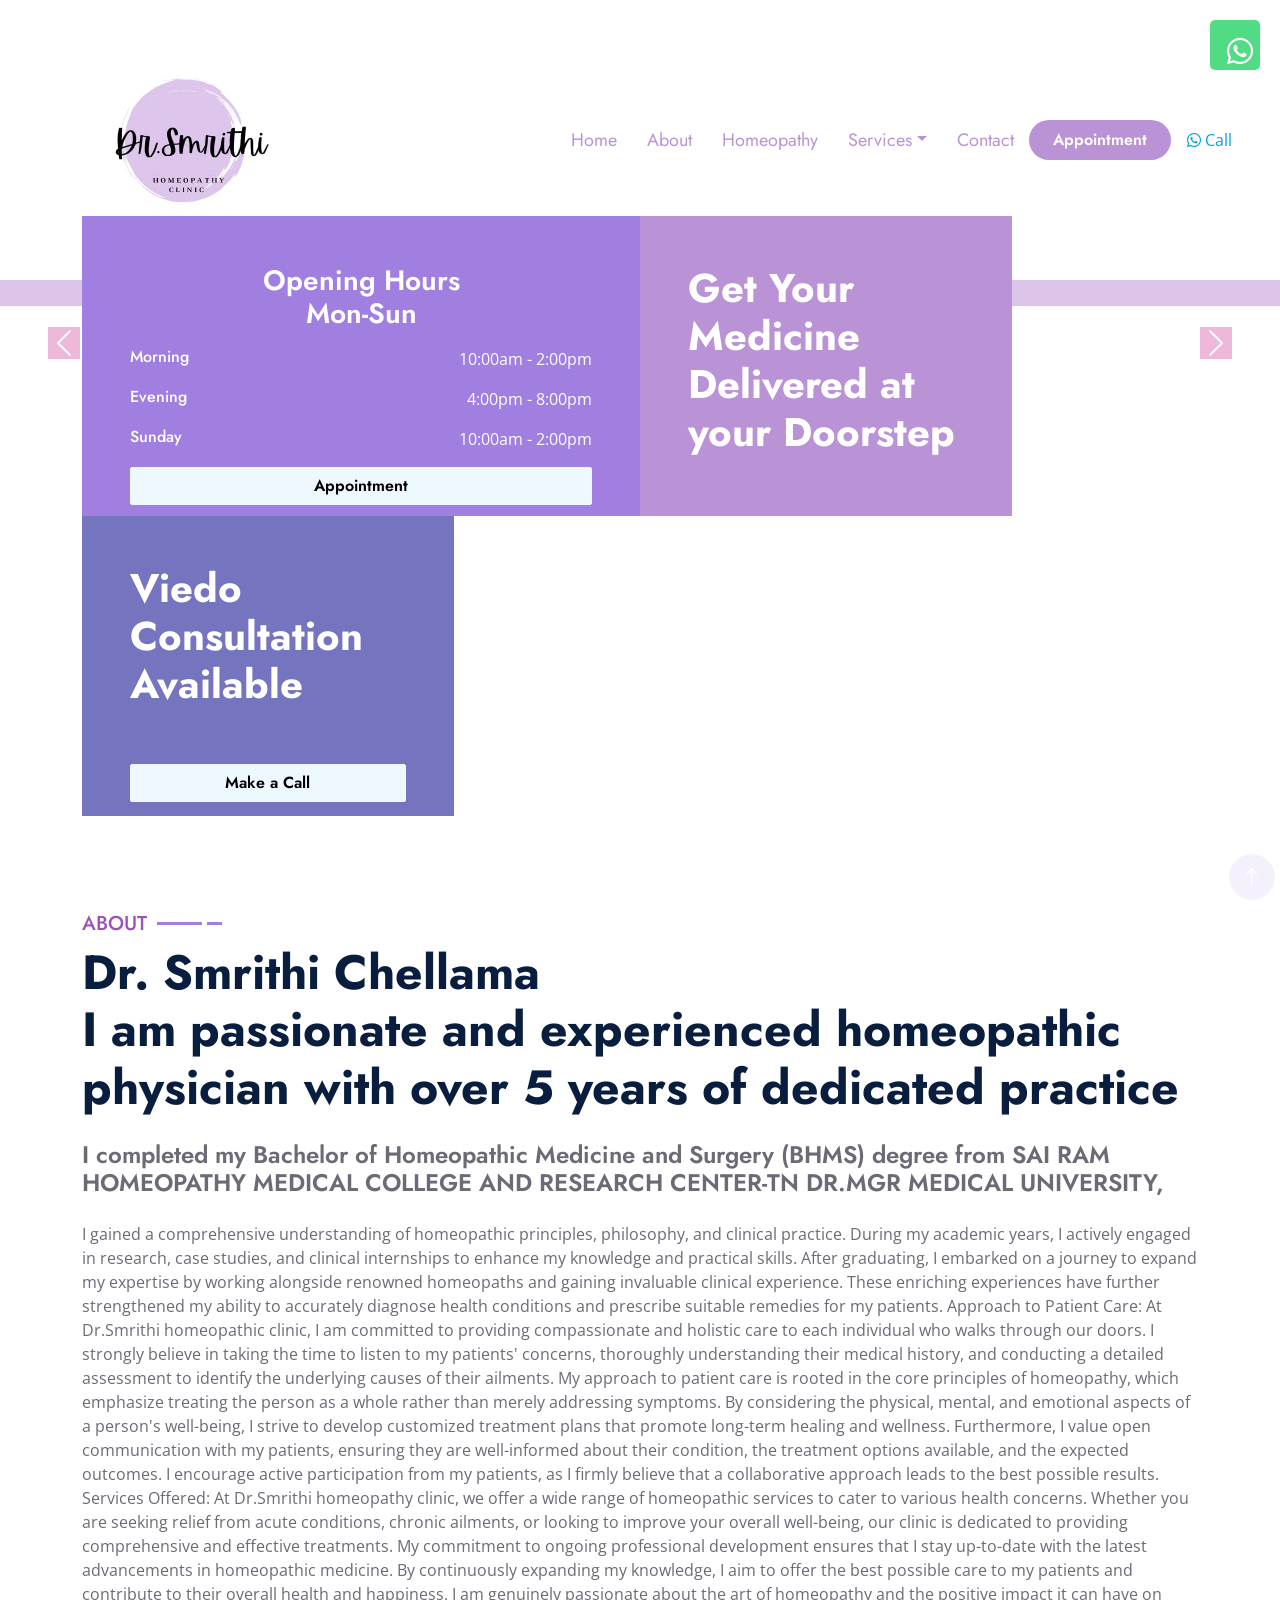
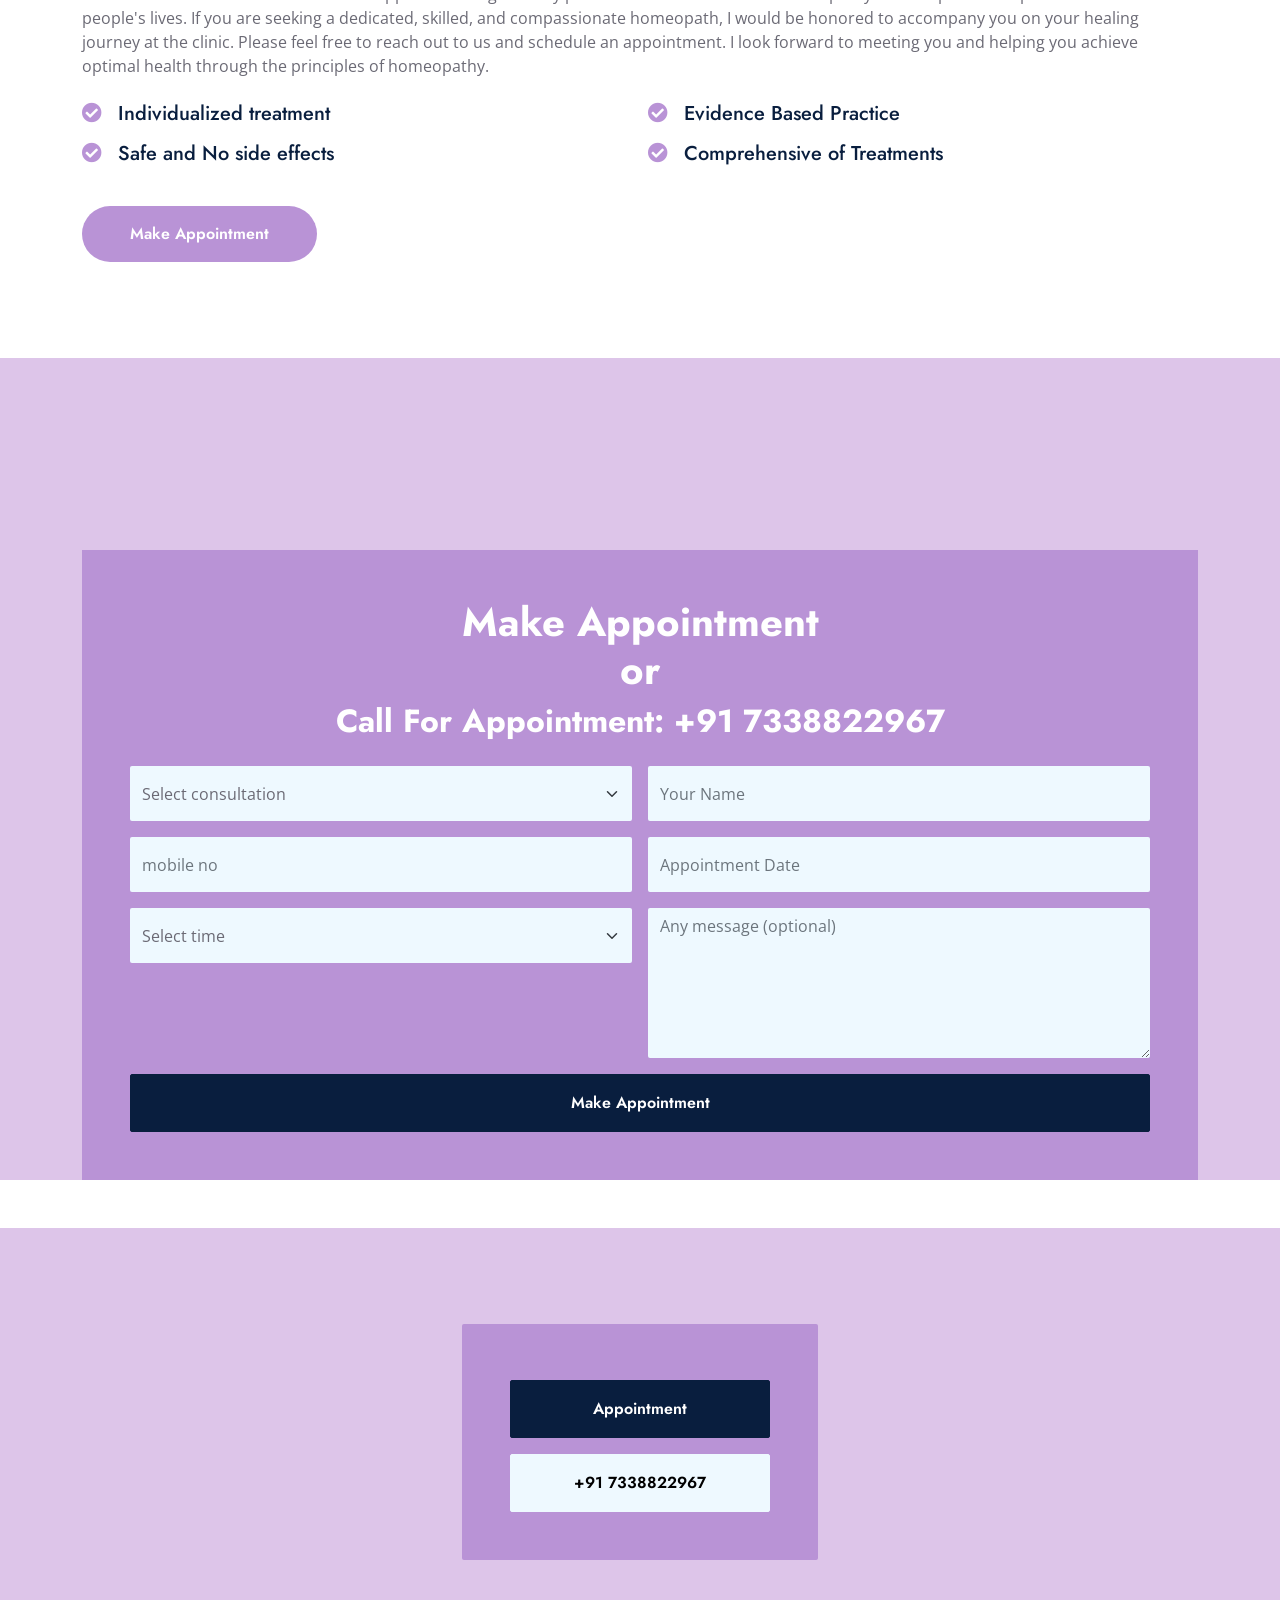
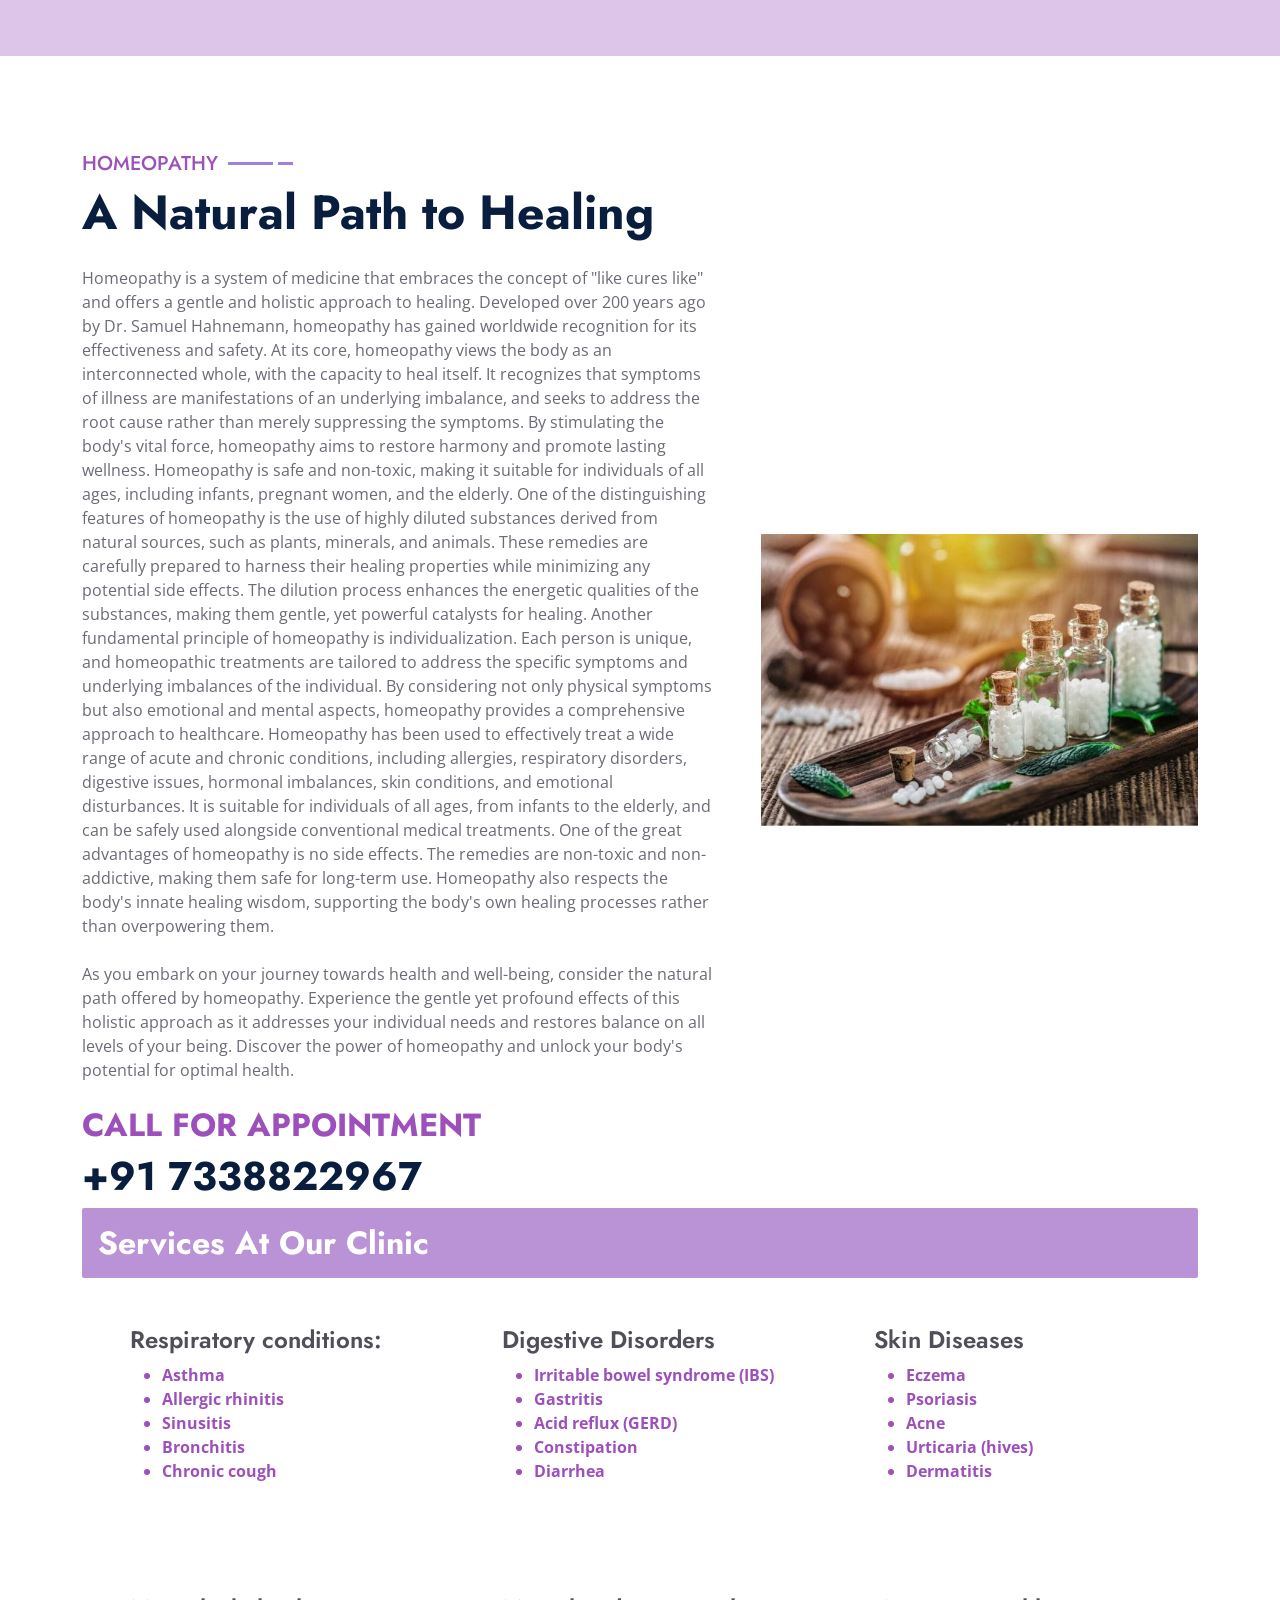
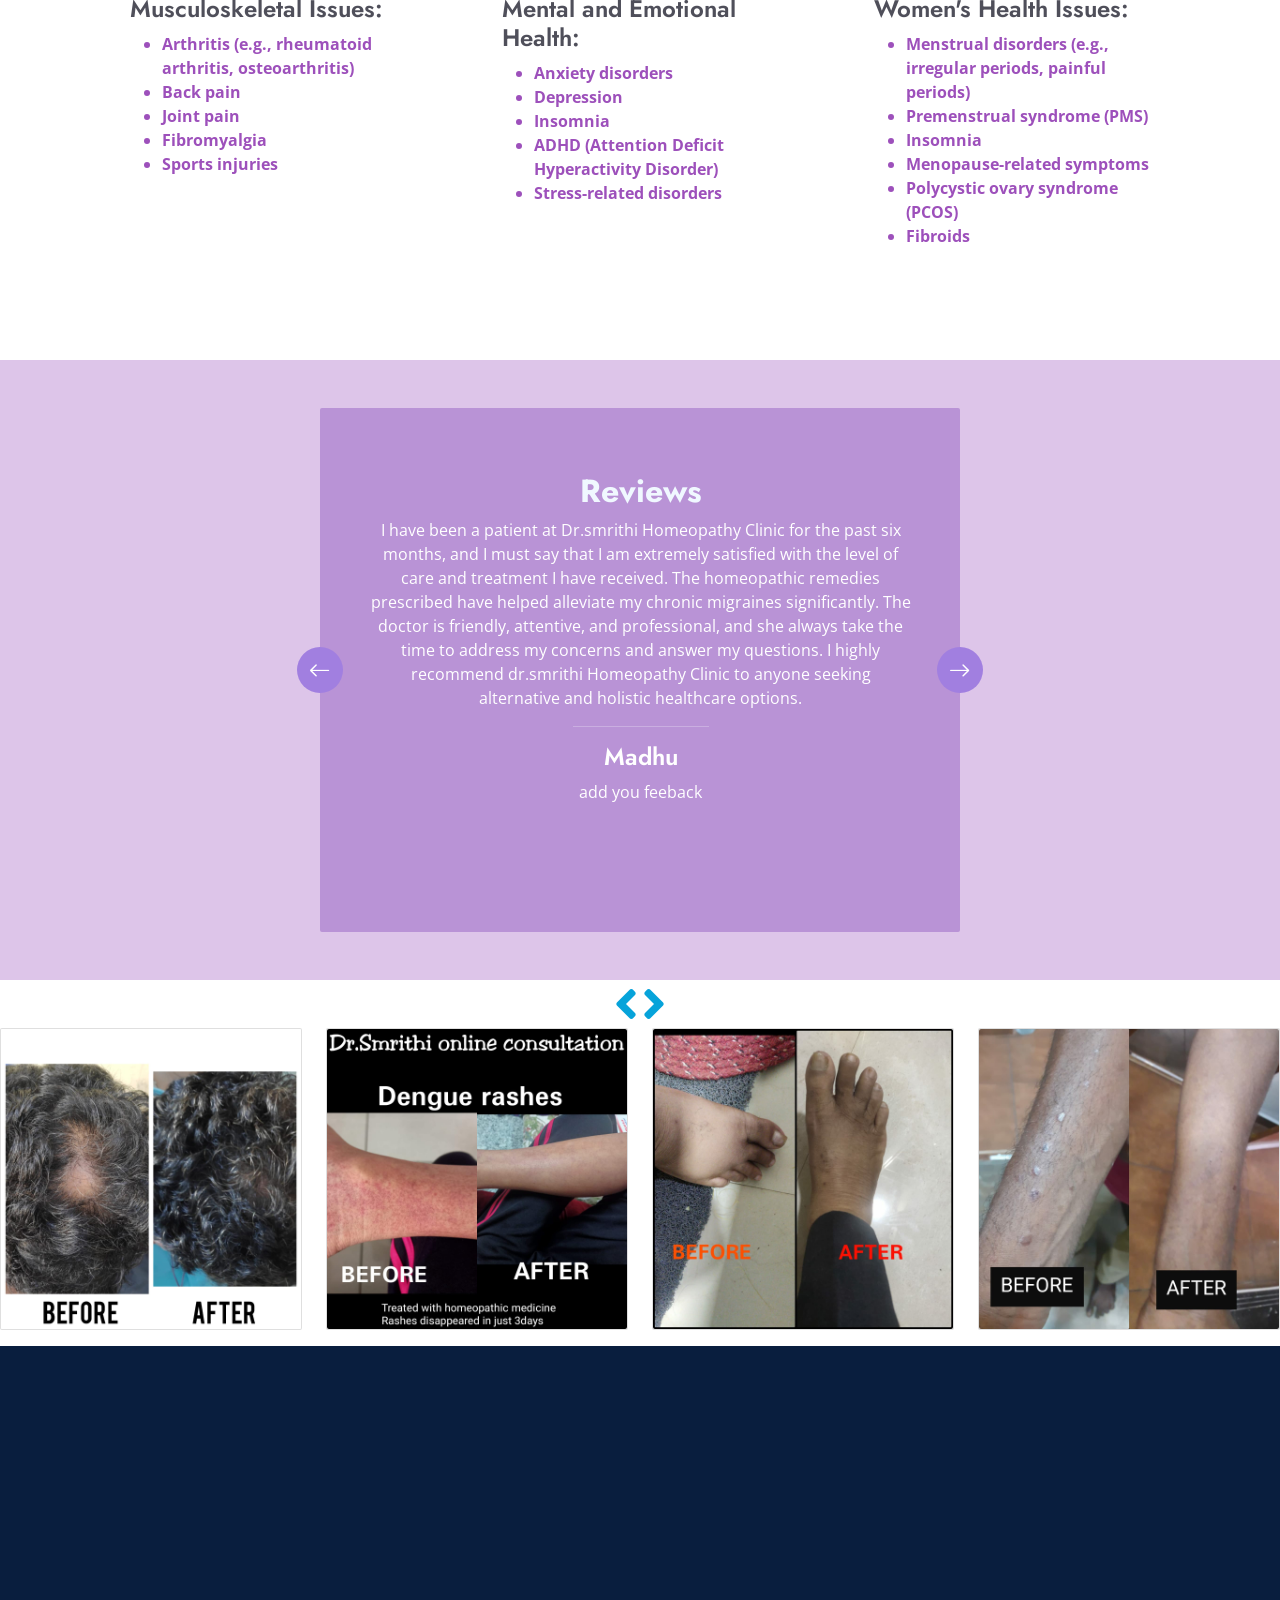
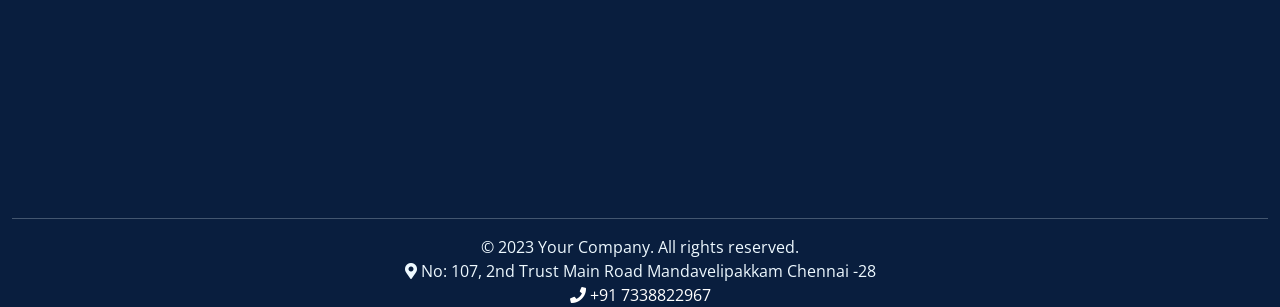
==== index.html @ ab20ce5d "Update index.html" ====
<!DOCTYPE html>
<html lang="en">
  <head>
    <meta charset="utf-8" />
    <title>Homeo Clinic</title>
    <meta content="width=device-width, initial-scale=1.0" name="viewport" />
    <meta content="Dr smrithi homeopathy clinic" name="keywords" />
    <meta content="homepathy clinic" name="description" />
    
    <meta content="homeopathy clinic" name="description" />

    <!-- Favicon -->
    <link rel="shortcut icon" href="./img/favicon/android-icon-192x192.png" type="png">
    <link rel="shortcut icon" href="./img/favicon/android-icon-36x36.png" type="png">
    <link rel="shortcut icon" href="./img/favicon/android-icon-48x48.png" type="png">
    <link rel="shortcut icon" href="./img/favicon/apple-icon-120x120.png" type="png">
    <link rel="shortcut icon" href="./img/favicon/apple-icon-152x152.png" type="png">
    <link rel="shortcut icon" href="./img/favicon/apple-icon-180x180.png" type="png">
    <link rel="shortcut icon" href="./img/favicon/apple-icon-57x57.png" type="png">
    <link rel="shortcut icon" href="./img/favicon/apple-icon-60x60.png" type="png">
    <link rel="shortcut icon" href="./img/favicon/apple-icon-72x72.png" type="png">
    <link rel="shortcut icon" href="./img/favicon/apple-icon-76x76.png" type="png">
    <link rel="shortcut icon" href="./img/favicon/favicon-16x16.png" type="png">
    <link rel="shortcut icon" href="./img/favicon/favicon-32x32.png" type="png">
   
    

    <!-- Google Web Fonts -->
    <link rel="preconnect" href="https://fonts.gstatic.com" />
    <link
      href="https://fonts.googleapis.com/css2?family=Jost:wght@500;600;700&family=Open+Sans:wght@400;600&display=swap"
      rel="stylesheet"
    />

    <!-- Icon Font Stylesheet -->
    <link
      href="https://cdnjs.cloudflare.com/ajax/libs/font-awesome/5.10.0/css/all.min.css"
      rel="stylesheet"
    />
    <link
      href="https://cdn.jsdelivr.net/npm/bootstrap-icons@1.4.1/font/bootstrap-icons.css"
      rel="stylesheet"
    />

    <!-- Libraries Stylesheet -->
    <link href="lib/owlcarousel/assets/owl.carousel.min.css" rel="stylesheet" />
    <link href="lib/animate/animate.min.css" rel="stylesheet" />
    <link
      href="lib/tempusdominus/css/tempusdominus-bootstrap-4.min.css"
      rel="stylesheet"
    />
    <link href="lib/twentytwenty/twentytwenty.css" rel="stylesheet" />

    <!-- Customized Bootstrap Stylesheet -->
    <link href="css/bootstrap.min.css" rel="stylesheet" />

    <!-- Template Stylesheet -->
    <link href="css/style.css" rel="stylesheet" />
  </head>

  <body>
    <!-- Spinner Start -->
<div id="spinner" class="show bg-white position-fixed translate-middle w-100 vh-100 top-50 start-50 d-flex align-items-center justify-content-center">
  <div class="text-center">
    <img src="./img/logo.png" alt="Image" />
    <p class="mt-3">Loading...</p>
  </div>
</div>

    <!-- Spinner End -->
<style>
.bg-light-custom
{background:#a17fe0;
color: #fff;
}


</style>
    <!-- Topbar Start -->
    <!-- 
    <div class="container-fluid bg-light-custom ps-5 pe-0 d-none d-lg-block fixed-top bg-full">
  <div class="row gx-0">
    <div class="col-md-6 text-center text-lg-start mb-2 mb-lg-0">
      <div class="d-inline-flex align-items-center ">
        <small class="py-2">
          <i class="far fa-clock text-primary me-2"></i>Opening Hours  Morning: Mon - Sat: 10.00 am  Evening: 4.00 pm -8:00pm Sunday :10:00am -2:00pm
        </small>
      </div>
    </div>
    <div class="col-md-6 text-center text-lg-end  ">
      <div class="position-relative d-inline-flex align-items-center bg-primary text-white top-shape px-5 ">  
        <div class="me-3 pe-3 border-end py-2">
          <p class="m-0 bg-location  ">
            <i class="fas  fa-map-marker-alt"></i>
            No: 107, 2nd Trust Main Road Mandavelipakkam Chennai -28
          </p>
        </div>
        <div class="py-2">
          <p class="m-0 bg-phone">
            <i class="fa fa-phone-alt me-2"></i>+91 7338822967
          </p>
        </div>
      </div>
    </div>
  </div>
</div> -->

    <!-- Topbar End -->

    <!-- Navbar Start -->
<!--    <nav class="navbar navbar-expand-lg bg-white navbar-light shadow-sm px-5 py-3 py-lg-0">
      <a href="index.html" class="navbar-brand p-0">
        <img src="./img/logo.png" class="logo" alt="homeo">
      </a>
      <button class="navbar-toggler" type="button" data-bs-toggle="collapse" data-bs-target="#navbarCollapse">
        <span class="navbar-toggler-icon" style="color:#9d50bb !important;"></span>
      </button>
      <div class="collapse navbar-collapse" id="navbarCollapse">
        <ul class="navbar-nav ms-auto">
          <li class="nav-item">
            <a href="#hero" class="nav-link">Home</a>
          </li>
          <li class="nav-item">
            <a href="#about" class="nav-link">About</a>
          </li>
          <li class="nav-item">
            <a href="#homeopathy" class="nav-link"> Homeopathy</a>
          </li>
          <li class="nav-item dropdown">
            <a href="#service" class="nav-link dropdown-toggle" data-bs-toggle="dropdown">Services</a>
            <div class="dropdown-menu">
              <a href="#service" class="dropdown-item">Respiratory Conditions</a>
              <a href="#service" class="dropdown-item">Digestive Disorders</a>
              <a href="#service" class="dropdown-item">Skin Diseases</a>
              <a href="#service" class="dropdown-item">Musculoskeletal Issues</a>
              <a href="#service" class="dropdown-item">Mental and Emotional Health</a>
              <a href="#service" class="dropdown-item">Women's Health Issues</a>
            </div>
          </li>
          <li class="nav-item">
            <a href="#footer" class="nav-link">Contact</a>
          </li>
        </ul>
        
        <div class="d-flex align-items-center">
      
          <a href="#appo" class="btn btn-primary py-2 px-4 me-3">Appointment</a>
      
          <a href="tel:917338822967" ">
            <i class="fab fa-whatsapp"></i> call
          </a>
          
        </div>
      </div>
    </nav>
    -->
    <!-- Navbar Start -->
<nav class="navbar navbar-expand-lg bg-white navbar-light shadow-sm px-5 py-3 py-lg-0">
  <a href="index.html" class="navbar-brand p-0">
    <img src="./img/logo.png" class="logo" alt="homeo">
  </a>
  <button class="navbar-toggler" type="button" data-bs-toggle="collapse" data-bs-target="#navbarCollapse">
    <span class="navbar-toggler-icon" style="color:#9d50bb !important;"></span>
  </button>
  <div class="collapse navbar-collapse show" id="navbarCollapse">
    <ul class="navbar-nav ms-auto">
      <li class="nav-item">
        <a href="#hero" class="nav-link">Home</a>
      </li>
      <li class="nav-item">
        <a href="#about" class="nav-link">About</a>
      </li>
      <li class="nav-item">
        <a href="#homeopathy" class="nav-link">Homeopathy</a>
      </li>
      <li class="nav-item dropdown">
        <a href="#service" class="nav-link dropdown-toggle" data-bs-toggle="dropdown">Services</a>
        <div class="dropdown-menu">
          <a href="#service" class="dropdown-item">Respiratory Conditions</a>
          <a href="#service" class="dropdown-item">Digestive Disorders</a>
          <a href="#service" class="dropdown-item">Skin Diseases</a>
          <a href="#service" class="dropdown-item">Musculoskeletal Issues</a>
          <a href="#service" class="dropdown-item">Mental and Emotional Health</a>
          <a href="#service" class="dropdown-item">Women's Health Issues</a>
        </div>
      </li>
      <li class="nav-item">
        <a href="#footer" class="nav-link">Contact</a>
      </li>
    </ul>

    <div class="d-flex align-items-center">
      <a href="#appo" class="btn btn-primary py-2 px-4 me-3">Appointment</a>
      <a href="tel:917338822967">
        <i class="fab fa-whatsapp"></i> Call
      </a>
    </div>
  </div>
</nav>

    <!-- Navbar End -->

    <!-- Full Screen Search Start -->
    <div class="modal fade" id="searchModal" tabindex="-1">
      <div class="modal-dialog modal-fullscreen">
        <div class="modal-content" style="background: rgba(9, 30, 62, 0.7)">
          <div class="modal-header border-0">
            <button
              type="button"
              class="btn bg-white btn-close"
              data-bs-dismiss="modal"
              aria-label="Close"
            ></button>
          </div>
          <div
            class="modal-body d-flex align-items-center justify-content-center"
          >
            <div class="input-group" style="max-width: 600px">
              <input
                type="text"
                class="form-control bg-transparent border-primary p-3"
                placeholder="Type search keyword"
              />
              <button class="btn btn-primary px-4">
                <i class="bi bi-search"></i>
              </button>
            </div>
          </div>
        </div>
      </div>
    </div>
    <!-- Full Screen Search End -->

    <!-- Carousel Start -->
    
        <div class="container-fluid p-0 style =width:100%;">
    
          <div
        id="header-carousel"
        class="carousel slide carousel-fade"
        data-bs-ride="carousel"
      >
        <div class="carousel-inner">
          <div class="carousel-item active">
            <img class="w-100" src="img/carousel-1.jpg" alt="Image" />
            <div
              class="carousel-caption d-flex flex-column align-items-center justify-content-center"
            >
            <style>
              .text-custom
              {color: #222;}
            </style>
              <div class="p-3" style="max-width: 900px">
        <!--
                <h5 class="text-white-custom text-uppercase mb-3 animated slideInDown "  >
                  Keep Your Teeth Healthy-->
                  <section id="hero">  
                </h5>
                <h1 class="display-1 text-custom mb-md-4 animated zoomIn" style="font-family: 'Caveat', cursive;">
                  Dr Smrithi Homeopathy  Clinic            
                    </h1> 
                <a
                  href="#appo"
                  class="btn btn-primary py-md-3 px-md-5 me-3 animated slideInLeft" 
                  >Appointment</a
                >
                <a
                  href="#service"
                  class="btn btn-secondary py-md-3 px-md-5 animated slideInRight"
                  >services</a
                >
              </div>
            </div>
          </div>
          <div class="carousel-item">
            <img class="w-100" src="img/carousel-2.jpg" alt="Image" />
            <div
              class="carousel-caption d-flex flex-column align-items-center justify-content-center"
            >
              <div class="p-3" style="max-width: 900px">
               
                <h1 class="display-1 text-white mb-md-4 animated zoomIn">
                The Science Of Natural Healing
                </h1>
                <h5 class="text-white text-uppercase mb-3 animated slideInDown">
                
                </h5>
                <a
                  href="#appo"
                  class="btn btn-primary py-md-3 px-md-5 me-3 animated slideInLeft"
                  >Appointment</a
                >
                <a
                  href="#footer"
                  class="btn btn-secondary py-md-3 px-md-5 animated slideInRight"
                  >Contact Us</a
                >
              </div>
            </div>
          </div>
        </div>
      </section>
        <button
          class="carousel-control-prev"
          type="button"
          data-bs-target="#header-carousel"
          data-bs-slide="prev" 
        >
          <span class="carousel-control-prev-icon " aria-hidden="true"></span>
          <span class="visually-hidden">Previous</span>
        </button>
        <button
          class="carousel-control-next"
          type="button"
          data-bs-target="#header-carousel"
          data-bs-slide="next"
        >
          <span class="carousel-control-next-icon" aria-hidden="true"></span>
          <span class="visually-hidden">Next</span>
        </button>
      </div>
    </div>
    <!-- Carousel End -->

    <!-- Banner Start -->

    <!-- Banner Start -->
    <div class="container-fluid banner mb-5">
      <div class="container">
        <div class="row gx-0">
          <div class="col-md-6 col-lg-4-col-12 col-sm6 wow zoomIn" data-wow-delay="0.1s">
            <div class="bg-primary-custom d-flex flex-column p-5" style="height: 300px">
              <h3 class="text-white mb-3 text-center">Opening Hours  <br>Mon-Sun</h3>
              <div class="d-flex justify-content-between text-white mb-3">
                <h6 class="text-white mb-0">Morning</h6>
                <p class="text-white mb-0">10:00am - 2:00pm </p>
              </div>
              <div class="d-flex justify-content-between text-white mb-3">
                <h6 class="text-white mb-0">Evening</h6>
                <p class="mb-0">4:00pm - 8:00pm</p>
              </div>
              <div class="d-flex justify-content-between text-white mb-3">
                <h6 class="text-white mb-0">Sunday</h6>
                <p class="mb-0">10:00am - 2:00pm</p>
              </div>
              <a class="btn btn-light" href="#appo">Appointment</a>
            </div>
          </div>
          <div class="col-md-6 col-lg-4 col-12 col-sm6 wow zoomIn" data-wow-delay="0.3s">
            <div class="bg-dark-custom d-flex flex-column p-5" style="height: 300px">
              <h1 class="text-white mb-3">Get Your Medicine Delivered at your Doorstep</h1>
            </div>
           </div>
          <div class="col-md-6 col-lg-4 col-12 col-sm-6 wow zoomIn" data-wow-delay="0.6s">
            <div class="bg-secondary-custom d-flex flex-column p-5" style="height: 300px">
              <h1 class="text-white mb-3"> Viedo Consultation Available</h1>
              <a class="btn btn-light "style="position: relative;  bottom:-40px;"  href="tel:+917338822967">Make a Call</a>
               
            </div>
          
          </div>
        </div>
      </div>
    </div>
    
    <!-- Banner Start -->

    <!-- Banner end -->

    <!-- About Start -->
    <section id="about">
      <div class="container-fluid py-5 wow fadeInUp" data-wow-delay="0.1s">
        <div class="container">
          <div class="row g-5">
            <div class="col-lg-12">
              <div class="section-title mb-4">
                <h5 class="position-relative d-inline-block text-primary-custom text-uppercase">About</h5>
                <h1 class="display-5 mb-0">Dr. Smrithi Chellama<br>I am passionate and experienced homeopathic physician with over 5 years of dedicated practice</h1>
              </div>
              <h4 class="text-body fst-strong mb-4">I completed my Bachelor of Homeopathic Medicine and Surgery (BHMS) degree from SAI RAM HOMEOPATHY MEDICAL COLLEGE AND RESEARCH CENTER-TN DR.MGR MEDICAL UNIVERSITY,
              </h4>
              <p class="mb-4">I gained a comprehensive understanding of homeopathic principles, philosophy, and clinical practice. During my academic years, I actively engaged in research, case studies, and clinical internships to enhance my knowledge and practical skills.
    
                After graduating, I embarked on a journey to expand my expertise by working alongside renowned homeopaths and gaining invaluable clinical experience. These enriching experiences have further strengthened my ability to accurately diagnose health conditions and prescribe suitable remedies for my patients.
    
                Approach to Patient Care: At Dr.Smrithi homeopathic clinic, I am committed to providing compassionate and holistic care to each individual who walks through our doors. I strongly believe in taking the time to listen to my patients' concerns, thoroughly understanding their medical history, and conducting a detailed assessment to identify the underlying causes of their ailments.
    
                My approach to patient care is rooted in the core principles of homeopathy, which emphasize treating the person as a whole rather than merely addressing symptoms. By considering the physical, mental, and emotional aspects of a person's well-being, I strive to develop customized treatment plans that promote long-term healing and wellness.
    
                Furthermore, I value open communication with my patients, ensuring they are well-informed about their condition, the treatment options available, and the expected outcomes. I encourage active participation from my patients, as I firmly believe that a collaborative approach leads to the best possible results.
    
                Services Offered: At Dr.Smrithi homeopathy clinic, we offer a wide range of homeopathic services to cater to various health concerns. Whether you are seeking relief from acute conditions, chronic ailments, or looking to improve your overall well-being, our clinic is dedicated to providing comprehensive and effective treatments.
    
                My commitment to ongoing professional development ensures that I stay up-to-date with the latest advancements in homeopathic medicine. By continuously expanding my knowledge, I aim to offer the best possible care to my patients and contribute to their overall health and happiness.
    
                I am genuinely passionate about the art of homeopathy and the positive impact it can have on people's lives. If you are seeking a dedicated, skilled, and compassionate homeopath, I would be honored to accompany you on your healing journey at the clinic.
    
                Please feel free to reach out to us and schedule an appointment. I look forward to meeting you and helping you achieve optimal health through the principles of homeopathy.
              </p>
            </div>
          </div><!--
                                <div class="row g-3">
                        <div class="col-md-lg-6 wow zoomIn" data-wow-delay="0.3s">
                            <h5 class="mb-3"><i class="fa fa-check-circle text-primary me-3 icon-custom"></i>Individualized treatment</h5>
                            <h5 class="mb-3"><i class="fa fa-check-circle text-primary me-3 icon-custom "></i>Safe and No Side effects</h5>
                        </div>
                        <div class="col-md-lg-6 wow zoomIn" data-wow-delay="0.6s">
                            <h5 class="mb-3"><i class="fa fa-check-circle text-primary me-3 icon-custom"></i>Evidence Based Practice</h5>
                            <h5 class="mb-3"><i class="fa fa-check-circle text-primary me-3 icon-custom"></i>Comprehensive of Treatments</h5>
                        </div>
                    </div> 
          -->


            
                    <div class="row g-3">
                        <div class="col-md-6 wow zoomIn" data-wow-delay="0.3s">
                            <h5 class="mb-3"><i class="fa fa-check-circle text-primary me-3 icon-custom"></i>Individualized treatment</h5>
                            <h5 class="mb-3"><i class="fa fa-check-circle text-primary me-3 icon-custom"></i>Safe and No side effects</h5>
                        </div>
                        <div class="col-md-6 wow zoomIn" data-wow-delay="0.6s">
                            <h5 class="mb-3"><i class="fa fa-check-circle text-primary me-3 icon-custom"></i>Evidence Based Practice</h5>
                            <h5 class="mb-3"><i class="fa fa-check-circle text-primary me-3 icon-custom"></i>Comprehensive of Treatments</h5>
                        </div>
                    </div>
          <a
          href="#appo"
          class="btn btn-primary py-3 px-5 mt-4 wow zoomIn"
          data-wow-delay="0.6s"
          >Make Appointment</a
        >          
        </div>

      </div>

    </section>
         
    <!-- About End -->

    <!-- Appointment Start -->
    <sectio id="appo">

    
    <div
      class="container-fluid bg-primary bg-appointment my-5 wow fadeInUp"
      data-wow-delay="0.1s"
    >
      <div class="container">
        <div class="row gx-5">
          <div class="col-lg-6 py-5">
            <div class="py-5"></div>
          </div>
          <div class="col-lg-12">
            <div
              class="appointment-form h-100 d-flex flex-column justify-content-center text-center p-5 wow zoomIn"
              data-wow-delay="0.6s"
            >
              <h1 class="text-white mb-4">Make Appointment <br>or<br><span class="mobno "><a class="text-white" href="tel:+917338822967 ">Call For Appointment: +91 7338822967</a></span></h1>
            
            <style>

                .mobno
                {font-size: 2rem;}
              </style>


<form id="contactForm">
                <div class="row g-3">


              <!--    <div class="col-12 col-sm-6">
                     <select
                      class="form-select bg-light border-0"
                      style="height: 55px"
                     id="service_form"  >
                      <option selected>Select A Service</option>
                      <option value="service-1">Service 1</option>
                      <option value="service-2">Service 2</option>
                      <option value="service-3">Service 3</option>
                      <option value="service-4">Service 4</option>
                      <option value="service-5">Service 5</option>
                      <option value="service-6">Service 6</option>
                      <option value="service-7">Service 7</option>
                      <option value="service-8">Service 8</option>
                      <option value="service-9">Service 9</option>
                  
                      <option value="service-10">Service 10</option>
                      <option value="service-11">Service 11</option>
                      <option value="service-12">Service 12</option>
                  
                      <option value="Service-13">Service 13</option>
                      <option value="Service-14">Service 14</option>
                      <option value="Service-15">Service 15</option>
                  
                      <option value="Service -16">Service 16</option>
                      <option value="Service -17">Service 17</option>
                      <option value="Service -18">other</option>
                     
                    </select>
                  </div>  -->
              
                  <div class="col-12 col-sm-6">
                    <select
                      class="form-select bg-light border-0"
                      style="height: 55px"
                    id="consulation">
                      <option selected>Select consultation</option>
                      <option value="offline">offline</option>
                      <option value="online">online</option>
                    </select>
                  </div>
                  <div class="col-12 col-sm-6">
                    <input
                      type="text"
                      class="form-control bg-light border-0"
                      placeholder="Your Name"
                      style="height: 55px"
                      id="name"
                    />
                  </div>
                  <div class="col-12 col-sm-6">
                    <input
                      type="tel"
                      class="form-control bg-light border-0"
                      placeholder="mobile no"
                      style="height: 55px"
                      id="email"
                    />
                  </div>
                  <div class="col-12 col-sm-6">
                    <div class="date" id="date1" data-target-input="nearest">
                      <input
                        type="text"
                        class="form-control bg-light border-0 datetimepicker-input"
                        placeholder="Appointment Date"
                        data-target="#date1"
                        data-toggle="datetimepicker"
                        style="height: 55px"
                        id="date"
                      />
                    </div>
                  </div>
                  
                  <div class="col-12 col-sm-6">
                    <select
                      class="form-select bg-light border-0"
                      style="height: 55px"
                    id="time">
                      <option selected>Select time</option>
                      <option value="10:00am-2:00pm">10:00am - 2:00pm</option>
                      <option value="4:00am-8:00pm">4:00pm-8:00pm</option>
                    </select>
                  </div>
                  

                  <div  class="col-12 col-sm-6">
  <textarea id="feedback" class="form-control bg-light border-0" style="height: 150px; resize: vertical;" placeholder="Any message (optional)"></textarea>
</div>

                  <div class="col-12">
                    <button
                      class="btn btn-dark w-100 py-3"
                      id="whatsappButton"
                      type="submit"
                    >
                      Make Appointment
                    </button>
                  
                  </div>
                </div>
              </form>
            </div>
          </div>
        </div>
      </div>
    </div>
    
    </section>
    <!-- Appointment End -->
 
    <!-- Service Start -->
<!-- 
    <div class="container-fluid py-5 wow fadeInUp" data-wow-delay="0.1s">
      <div class="container">
        <div class="row g-5 mb-5">
          <div
            class="col-lg-5 wow zoomIn"
            data-wow-delay="0.3s"
            style="min-height: 400px"
          >
            <div
              class="twentytwenty-container position-relative h-100 rounded overflow-hidden"
            >
              <img
                class="position-absolute w-100 h-100"
                src="img/before.jpg"
                style="object-fit: cover"
              />
              <img
                class="position-absolute w-100 h-100"
                src="img/after.jpg"
                style="object-fit: cover"
              />
            </div>
          </div>

          <div class="col-lg-7">
            <div class="section-title mb-5">
              <h5
                class="position-relative d-inline-block text-primary text-uppercase"
              >
                Our Services
              </h5>
              <h1 class="display-5 mb-0">
                We Offer The Best Quality Dental Services
              </h1>
            </div>
            <div class="row g-5">
              <div
                class="col-md-6 service-item wow zoomIn"
                data-wow-delay="0.6s"
              >
                <div class="rounded-top overflow-hidden">
                  <img class="img-fluid" src="img/service-1.jpg" alt="" />
                </div>
                <div
                  class="position-relative bg-light rounded-bottom text-center p-4"
                >
                  <h5 class="m-0">Cosmetic Dentistry</h5>
                </div>
              </div>
              <div
                class="col-md-6 service-item wow zoomIn"
                data-wow-delay="0.9s"
              >
                <div class="rounded-top overflow-hidden">
                  <img class="img-fluid" src="img/service-2.jpg" alt="" />
                </div>
                <div
                  class="position-relative bg-light rounded-bottom text-center p-4"
                >
                  <h5 class="m-0">Dental Implants</h5>
                </div>
              </div>
            </div>
          </div>
        </div>
        <div class="row g-5 wow fadeInUp" data-wow-delay="0.1s">
          <div class="col-lg-7">
            <div class="row g-5">
              <div
                class="col-md-6 service-item wow zoomIn"
                data-wow-delay="0.3s"
              >
                <div class="rounded-top overflow-hidden">
                  <img class="img-fluid" src="img/service-3.jpg" alt="" />
                </div>
                <div
                  class="position-relative bg-light rounded-bottom text-center p-4"
                >
                  <h5 class="m-0">Dental Bridges</h5>
                </div>
              </div>
              <div
                class="col-md-6 service-item wow zoomIn"
                data-wow-delay="0.6s"
              >
                <div class="rounded-top overflow-hidden">
                  <img class="img-fluid" src="img/service-4.jpg" alt="" />
                </div>
                <div
                  class="position-relative bg-light rounded-bottom text-center p-4"
                >
                  <h5 class="m-0">Teeth Whitening</h5>
                </div>
              </div>
            </div>
          </div>
          <div class="col-lg-5 service-item wow zoomIn" data-wow-delay="0.9s">
            <div
              class="position-relative bg-primary rounded h-100 d-flex flex-column align-items-center justify-content-center text-center p-4"
            >
              <h3 class="text-white mb-3">Make Appointment</h3>
              <p class="text-white mb-3">
                Clita ipsum magna kasd rebum at ipsum amet dolor justo dolor est
                magna stet eirmod
              </p>
              <h2 class="text-white mb-0">+012 345 6789</h2>
            </div>
          </div>
        </div>
      </div>
    </div>
    -->
    <!-- Service End -->
<!-- Offer Start -->
<div class="container-fluid bg-offer my-5 py-5 wow fadeInUp" data-wow-delay="0.1s">
  <div class="container py-5">
    <div class="row justify-content-center">
      <div class="col-lg-4 col-md-6 col-sm-8 wow zoomIn" data-wow-delay="0.6s">
        <div class="offer-text text-center rounded p-5">
          <h1 class="display-5 text-white"></h1>
          <div class="d-grid gap-3">
            <a href="#appo" class="btn btn-dark py-3 px-5">Appointment</a>
            <a href="tel:+917338822967" class="btn btn-light py-3 px-5">+91 7338822967</a>
          </div>
        </div>
      </div>
    </div>
  </div>
</div>

<!--end-->
<style>
  .list-container {
    margin-bottom: 20px;
  }

  .list-style {
    display: flex;
    flex-wrap: wrap;
    justify-content: space-between;
    color: #051225;
  }

  .list-style li {
    flex-basis: 20%;
  }
</style>

    <!-- Offer End -->

    <!-- Pricing Start -->
    <section  id ="homeopathy">

    <div class="services">
      
      <div class="container-fluid py-5 wow fadeInUp" data-wow-delay="0.1s">
        <div class="container">
          <div class="row g-5">
            <div class="col-lg-7">
              <div class="section-title mb-4">
                <h5 class="position-relative d-inline-block text-primary-custom text-uppercase">
                  Homeopathy
                </h5>
                <h1 class="display-5 mb-0">
                  A Natural Path to Healing
                </h1>
              </div>
              <p class="mb-4">
                <!-- Content goes here -->
                Homeopathy is a system of medicine that embraces the concept of "like cures like" and offers a gentle and holistic approach to healing.
                Developed over 200 years ago by Dr. Samuel Hahnemann, homeopathy has gained worldwide recognition for its effectiveness and safety. 
                At its core, homeopathy views the body as an interconnected whole, with the capacity to heal itself.  
                
                It recognizes that symptoms of illness are manifestations of an underlying imbalance, and seeks to address the root cause rather than merely suppressing the symptoms. By stimulating the body's vital force, homeopathy aims to restore harmony and promote lasting wellness.
Homeopathy is safe and non-toxic, making it suitable for individuals of all ages, including infants, pregnant women, and the elderly.
One of the distinguishing features of homeopathy is the use of highly diluted substances derived from natural sources, such as plants, minerals, and animals. These remedies are carefully prepared to harness their healing properties while minimizing any potential side effects. The dilution process enhances the energetic qualities of the substances, making them gentle, yet powerful catalysts for healing.
Another fundamental principle of homeopathy is individualization. Each person is unique, and homeopathic treatments are tailored to address the specific symptoms and underlying imbalances of the individual. By considering not only physical symptoms but also emotional and mental aspects, homeopathy provides a comprehensive approach to healthcare.

Homeopathy has been used to effectively treat a wide range of acute and chronic conditions, including allergies, respiratory disorders, digestive issues, hormonal imbalances, skin conditions, and emotional disturbances. 
It is suitable for individuals of all ages, from infants to the elderly, and can be safely used alongside conventional medical treatments.
One of the great advantages of homeopathy is no side effects. The remedies are non-toxic and non-addictive, making them safe for long-term use. Homeopathy also respects the body's innate healing wisdom, 
supporting the body's own healing processes rather than overpowering them.  <br> <br>
As you embark on your journey towards health and well-being, consider the natural path offered by homeopathy. Experience the gentle yet profound effects of this holistic approach as it addresses your individual needs and restores balance on all levels of your being. Discover the power of homeopathy and unlock your body's potential for optimal health.

       
              </p>
              <style>
                .text-primary-custom {
                  color: #9d50bb;
                }
              </style>
              <h2 class="text-uppercase text-primary-custom wow fadeInUp" data-wow-delay="0.3s">
                Call for Appointment
              </h2>
             <a href="tel:+917338822967"> <h1 class="wow fadeInUp text-dark" data-wow-delay="0.6s">+91 7338822967</h1></a>
            </div>
            <div class="col-lg-5 d-flex align-items-center">
              <img src="./img/homeo2.png" alt="Image" class="img-fluid">
            

            </div>
          </div>
          <div class="section-title">
            <h2 class="text-dark bg-purple text-dark p-3 mb-0 rounded" style="color: #fff !important; background:#b993d6;">Services At Our Clinic</h2>
          </div>
          
<section id="service">
  <div class="row gx-0">
    <div class="col-lg-4 col-md-6 col-sm-12 wow zoomIn" data-wow-delay="0.1s">
      <div class="bg-service-custom d-flex flex-column p-5 flex-grow-1" style="max-height: 300px;<!-- overflow-y: auto;-->">
        <h4 style="color:#4f4f5a;">Respiratory conditions:</h4>
        <ul>
          <strong style="color:#9d50bb;">
            <li>Asthma</li>
            <li>Allergic rhinitis</li>
            <li>Sinusitis</li>
            <li>Bronchitis</li>
            <li>Chronic cough</li>
          </strong>
        </ul>
      </div>
    </div>
    <div class="col-lg-4 col-md-6 col-sm-12 wow zoomIn" data-wow-delay="0.3s">
      <div class="bg-service-custom d-flex flex-column p-5 flex-grow-1" style="max-height: 300px; <!--overflow-y: auto;-->">
        <h4 style="color:#4f4f5a;">Digestive Disorders</h4>
        <ul>
          <strong style="color:#9d50bb;">
            <li>Irritable bowel syndrome (IBS)</li>
            <li>Gastritis</li>
            <li>Acid reflux (GERD)</li>
            <li>Constipation</li>
            <li>Diarrhea</li>
          </strong>
        </ul>
      </div>
    </div>
    <!-- Add the remaining service sections with the updated styles -->
    <div class="col-lg-4 col-md-6 col-sm-12 wow zoomIn" data-wow-delay="0.6s">
      <div class="bg-service-custom d-flex flex-column p-5 flex-grow-1" style="max-height: 300px; <!--overflow-y: auto;-->">
        <h4 style="color:#4f4f5a;">Skin Diseases</h4>
        <ul>
          <strong style="color:#9d50bb;">
            <li>Eczema</li>
            <li>Psoriasis</li>
            <li>Acne</li>
            <li>Urticaria (hives)</li>
            <li>Dermatitis</li>
          </strong>
        </ul>
      </div>
    </div>
    <div class="col-lg-4 col-md-6 col-sm-12 wow zoomIn" data-wow-delay="0.6s">
      <div class="bg-service-custom d-flex flex-column p-5 flex-grow-1" style="max-height: 300px; <!--overflow-y: auto;-->">
        <h4 style="color:#4f4f5a;">Musculoskeletal Issues:</h4>
        <ul>
          <strong style="color:#9d50bb;">
            <li>Arthritis (e.g., rheumatoid arthritis, osteoarthritis)</li>
            <li>Back pain</li>
            <li>Joint pain</li>
            <li>Fibromyalgia</li>
            <li>Sports injuries</li>
          </strong>
        </ul>
      </div>
    </div>
    <div class="col-lg-4 col-md-6 col-sm-12 wow zoomIn" data-wow-delay="0.6s">
      <div class="bg-service-custom d-flex flex-column p-5 flex-grow-1" style="max-height: 300px; <!--overflow-y: auto--;">
        <h4 style="color:#4f4f5a;">Mental and Emotional Health:</h4>
        <ul>
          <strong style="color:#9d50bb;">
            <li>Anxiety disorders</li>
            <li>Depression</li>
            <li>Insomnia</li>
            <li>ADHD (Attention Deficit Hyperactivity Disorder)</li>
            <li>Stress-related disorders</li>
          </strong>
        </ul>
      </div>
    </div>
    <div class="col-lg-4 col-md-6 col-sm-12 wow zoomIn" data-wow-delay="0.6s">
      <div class="bg-service-custom d-flex flex-column p-5 flex-grow-1" style="max-height: 400px; <!--overflow-y: auto-->;">
        <h4 style="color:#4f4f5a;">Women's Health Issues:</h4>
        <ul>
          <strong style="color:#9d50bb;">
            <li>Menstrual disorders (e.g., irregular periods, painful periods)</li>
            <li>Premenstrual syndrome (PMS)</li>
            <li>Insomnia</li>
            <li>Menopause-related symptoms</li>
            <li>Polycystic ovary syndrome (PCOS)</li>
            <li>Fibroids</li>
          </strong>
        </ul>
      </div>
    </div>
  </div>
</section>

  </section>
    <!-- 
              <div class="row">
                <div class="col-lg-4 col-md-6 d-flex align-items-stretch">
                  <div class="icon-box">
                    <div class="icon"><i class="bi bi-briefcase-fill"></i></div>
                    <h4><a href="">Business consultation</a></h4>
                    <p>identify oppurtinites and <br>propose solutions</p>
              <a href="appointment.html" class="btn btn-primary-custom py-3 px-5"
                >Appointment</a
              >
                  </div>
                </div>
      
                <div class="col-lg-4 col-md-6 d-flex align-items-stretch mt-4 mt-md-0">
                  <div class="icon-box">
                    <div class="icon"><i class="bi bi-laptop"></i></div>
                    <h4><a href="">IT consultation</a></h4>
                    <p>Design and implementation IT stragies & solutions</p>
                  </div>
                </div>
      
                <div class="col-lg-4 col-md-6 d-flex align-items-stretch mt-4 mt-lg-0">
                  <div class="icon-box">
                    <div class="icon"><i class="bi bi-bar-chart-fill"></i></div>
                    <h4><a href="">SAP consultation</a></h4>
                    <p>improve business process through SAP</p>
                  </div>
                </div>
      
      
            </div>
          </section>   --><!-- End Services Section -->
      
    <!-- Pricing End -->

    <!-- Testimonial Start -->
    <!-- --><div
      class= bg-testimonial py-5 my-5 wow fadeInUp"
      data-wow-delay="0.1s"
    >
      <div class="container py-5">
        <div class="row justify-content-center">
          <div class="col-lg-7">
            <div
              class="owl-carousel testimonial-carousel rounded p-5 wow zoomIn"
              data-wow-delay="0.6s"
            >
              <div class="testimonial-item text-center text-white">
                
                <!-- <img
                  class="img-fluid mx-auto rounded mb-4"
                  src="img/testimonial-1.jpg"
                  alt=""
                />-->
                <p class="fs-5">
                  <h2 style="color: aliceblue;">Reviews</h2>
               
                  I have been a patient at Dr.smrithi  Homeopathy Clinic for the past six months, and I must say that I am extremely satisfied with the level of care and treatment 
                  I have received. The homeopathic remedies prescribed  have helped alleviate my chronic migraines significantly. The doctor  is friendly, attentive, and professional, and she always take the time to address my concerns and answer my questions. I highly recommend dr.smrithi Homeopathy Clinic to anyone seeking alternative and holistic healthcare options.

                </p>
                <hr class="mx-auto w-25" />
                <h4 class="text-white mb-0">Madhu</h4>
                <a href="#"  class="nav-link text-white">add you feeback</a>
              
              </div>
              <div class="testimonial-item text-center text-white">
                
                <!-- <img
                  class="img-fluid mx-auto rounded mb-4"
                  src="img/testimonial-1.jpg"
                  alt=""
                />-->
                <p class="fs-5">
                  <h2 style="color: aliceblue;">Reviews</h2>
               
                  Treatment for my kidney stones has been extremely effective and has definitely made my day to day life easier. 
                  Dr. Smrithi is an excellent doctor and efficiently connects with her patients to bring out the best results” 
                  All the very best for your future endeavours too.
                </p>
                <hr class="mx-auto w-25" />
                <h4 class="text-white mb-0">Edison</h4>
                <a href="#"  class="nav-link text-white">add you feeback</a>
              
              </div>
              <div class="testimonial-item text-center text-white">
                
                <!-- <img
                  class="img-fluid mx-auto rounded mb-4"
                  src="img/testimonial-1.jpg"
                  alt=""
                />-->
                <p class="fs-5">
                  <h2 style="color: aliceblue;">Reviews</h2>
                  <div class="testimonial-item text-center text-white">
                
                    <!-- <img
                      class="img-fluid mx-auto rounded mb-4"
                      src="img/testimonial-1.jpg"
                      alt=""
                    />-->
                    
                      Treatment for my kidney stones has been extremely effective and has definitely made my day to day life easier. 
                      Dr. Smrithi is an excellent doctor and efficiently connects with her patients to bring out the best results” 
                      All the very best for your future endeavours too.
                    </p>
                    <hr class="mx-auto w-25" />
                    <h4 class="text-white mb-0">Pallavi jegan</h4>
                    <a href="#"  class="nav-link text-white">add you feeback</a>
                  
                  </div>
    
                  
                </p>
              </div>

              
              <div class="testimonial-item text-center text-white">
                
                <!-- <img
                  class="img-fluid mx-auto rounded mb-4"
                  src="img/testimonial-1.jpg"
                  alt=""
                />-->
                <p class="fs-5">
                  <h2 style="color: aliceblue;">Reviews</h2>
                
                   I have been struggling with digestive issues for years, and after trying various conventional treatments with limited success, I decided to give homeopathy a try. I am so glad I found Dr.smrithi Homeopathy Clinic! The team of homeopathic doctors here has been incredible in understanding my symptoms and providing personalized treatment plans. They have a deep knowledge of homeopathic remedies and their effects, and they have been able to target the root cause of my digestive problems. I am already noticing a significant improvement in my overall well-being. 
                  I am grateful for their expertise and highly recommend Dr.smrithi Homeopathy Clinic to others seeking natural and effective healthcare solutions
                </p>
                <hr class="mx-auto w-25" />
                <h4 class="text-white mb-0">Aruna</h4>
                <a href="#"  class="nav-link text-white">add you feeback</a>
              
              </div>
              

              <div class="testimonial-item text-center text-white">
                
                <p class="fs-5">
                  
                <h2 style="color: aliceblue;">Reviews</h2>
                Dr.smrithi Homeopathy Clinic has been a game-changer for me. I have struggled with anxiety and stress for a long time,
                 and the conventional treatments I tried didn't offer me the relief I needed. However, since starting my homeopathic treatment 
                 at Dr.smrithi  homeopathy clinic I have experienced a remarkable reduction in my anxiety levels. The homeopathic remedies 
                 they prescribed have helped me find a sense of calmness and balance that I never thought possible. Dr.smrithi is  compassionate, 
                 attentive, and truly dedicated to her patients' well-being. I am grateful for their support and highly recommend Dr.smrithi Homeopathy Clinic to anyone seeking
                  a holistic approach to mental health.

                </p>
                <hr class="mx-auto w-25" />

                <h4 class="text-white mb-0">Arjuna</h4>
              <a href="#"  class="nav-link text-white">add you feeback</a>
              </div>
             
              <div class="testimonial-item text-center text-white">
                
                <p class="fs-5">
                  <h2 style="color: aliceblue;">Reviews</h2>
                
                 I have been dealing with chronic joint pain for years due to arthritis, and 
                  I was tired of relying on pain medications that only provided temporary relief. 
                  A friend recommended Dr.smrithi homeopathy Clinic, and I decided to give it a try. I must say, it was a fantastic decision.
                   The homeopathic treatment I received at the clinic has significantly reduced my pain and inflammation. I appreciate the thoroughness of the clinic's approach
                    and the personalized care provided by the practitioners. The team at dr.smrithi Homeopathy Clinic genuinely cares about their patients' well-being and takes the time to understand their unique needs. I highly recommend this clinic to anyone seeking a natural solution 

                </p>
                <hr class="mx-auto w-25" />
                <h4 class="text-white mb-0">Mariyam</h4>
                <a href="#"  class="nav-link text-white">add you feeback</a>
              
              </div>
            </div>
          </div>
        </div>
      </div>
    </div>
<!--    -->


<div id="multi-item-example" class="carousel slide carousel-multi-item carousel-multi-item-2" data-ride="carousel">

  <!-- Controls -->
  <div class="controls-top text-center">
    <a class="black-text" href="#multi-item-example" data-slide="prev"><i class="fas fa-angle-left fa-3x pr-3"></i></a>
    <a class="black-text" href="#multi-item-example" data-slide="next"><i class="fas fa-angle-right fa-3x pl-3"></i></a>
  </div>
  <!-- /.Controls -->

  <!-- Slides -->
  <div class="carousel-inner" role="listbox">
    <div class="carousel-item active">
      <div class="row">

        <!-- First slide's content -->
        <div class="col-md-3 mb-3">
          <div class="card">
            <img class="img-fluid" src="./img/before after/1.jpeg" alt="hair fall">
          </div>
        </div>

        <div class="col-md-3 mb-3">
          <div class="card">
            <img class="img-fluid" src="./img/before after/2.jpeg" alt="rashes">
          </div>
        </div>

        <div class="col-md-3 mb-3">
          <div class="card">
            <img class="img-fluid" src="./img/before after/3.jpeg" alt="leg injure">
          </div>
        </div>

        <div class="col-md-3 mb-3">
          <div class="card">
            <img class="img-fluid" src="./img/before after/4.jpeg" alt="hand ">
          </div>
        </div>

      </div>
    </div>
    <!-- /.First slide -->

    <!-- Second slide -->
    <div class="carousel-item">
      <div class="row">

        <!-- Second slide's content -->
        <div class="col-md-3 mb-3">
          <div class="card">
            <img class="img-fluid" src="./img/before after/5.jpeg" alt="Card image cap">
          </div>
        </div>

        <div class="col-md-3 mb-3">
          <div class="card">
            <img class="img-fluid" src="./img/before after/6.jpeg" alt="Card image cap">
          </div>
        </div>

        <div class="col-md-3 mb-3">
          <div class="card">
            <img class="img-fluid" src="./img/before after/7.jpeg" alt="Card image cap">
          </div>
        </div>

        <div class="col-md-3 mb-3">
          <div class="card">
            <img class="img-fluid" src="img/before after/8.jpeg" alt="Card image cap">
          </div>
        </div>

      </div>
    </div>
    <!-- /.Second slide -->

    <!-- Third slide -->
    <div class="carousel-item">
      <div class="row">

        <!-- Third slide's content -->
        <div class="col-md-3 mb-3">
          <div class="card">
            <img class="img-fluid" src="./img/before after/9.jpeg" alt="Card image cap">
          </div>
        </div>

        <div class="col-md-3 mb-3">
          <div class="card">
            <img class="img-fluid" src="./img/before after/10.jpeg" alt="Card image cap">
          </div>
        </div>

        <div class="col-md-3 mb-3">
          <div class="card">
            <img class="img-fluid" src="./img/before after/11.jpeg" alt="Card image cap">
          </div>
        </div>

        <div class="col-md-3 mb-3">
          <div class="card">
            <img class="img-fluid" src="img/before after/12.jpeg" alt="Card image cap">
          </div>
        </div>

         <div class="row">
    
            <div class="col-md-3 mb-3">
              <div class="card">
                <img class="img-fluid" src="./img/before after/13.jpeg" alt="Card image cap">
              </div>
            </div>  
          

        
      </div>
    </div>

  </div>
  <!-- /.Slides -->

</div>

     <style>    
    @media (min-width: 768px) {
      .carousel-multi-item-2 .col-md-3 {
        float: left;
        width: 25%;
        max-width: 100%;
      }
    }
    
    .carousel-multi-item-2 .card img {
      border-radius: 2px;
    }</style>
    <!--/.Carousel Wrapper-->
            
    
    
    
                  <!-- Inner -->
    </div>
    <!-- Testimonial End -->

    <!-- Team Start      <div class="container-fluid py-5">
      <div class="container">
        <div class="row g-5">
          <div class="col-lg-4 wow slideInUp" data-wow-delay="0.1s">
            <div class="section-title bg-light rounded h-100 p-5">
              <h5
                class="position-relative d-inline-block text-primary text-uppercase"
              >
                Our Dentist
              </h5>
              <h1 class="display-6 mb-4">
                Meet Our Certified & Experienced Dentist
              </h1>
              <a href="appointment.html" class="btn btn-primary py-3 px-5"
                >Appointment</a
              >
            </div>
          </div>
          <div class="col-lg-4 wow slideInUp" data-wow-delay="0.3s">
            <div class="team-item">
              <div class="position-relative rounded-top" style="z-index: 1">
                
                <div
                  class="position-absolute top-100 start-50 translate-middle bg-light rounded p-2 d-flex"
                >
                  <a class="btn btn-primary btn-square m-1" href="#"
                    ><i class="fab fa-twitter fw-normal"></i
                  ></a>
                  <a class="btn btn-primary btn-square m-1" href="#"
                    ><i class="fab fa-facebook-f fw-normal"></i
                  ></a>
                  <a class="btn btn-primary btn-square m-1" href="#"
                    ><i class="fab fa-linkedin-in fw-normal"></i
                  ></a>
                  <a class="btn btn-primary btn-square m-1" href="#"
                    ><i class="fab fa-instagram fw-normal"></i
                  ></a>
                </div>
              </div>
              <div
                class="team-text position-relative bg-light text-center rounded-bottom p-4 pt-5"
              >
                <h4 class="mb-2">Dr. John Doe</h4>
                <p class="text-primary mb-0">Implant Surgeon</p>
                
              <div class="box">
                <i class="fab fa-instagram fw-normal"  style="fab"></i
                >
              </div>
              
              </div>
            </div>
          </div>
          <div class="col-lg-4 wow slideInUp" data-wow-delay="0.6s">
            <div class="team-item">
              <div class="position-relative rounded-top" style="z-index: 1">
                <img
                  class="img-fluid rounded-top w-100"
                  src="img/team-2.jpg"
                  alt=""
                />
                <div
                  class="position-absolute top-100 start-50 translate-middle bg-light rounded p-2 d-flex"
                >
                  <a class="btn btn-primary btn-square m-1" href="#"
                    ><i class="fab fa-twitter fw-normal"></i
                  ></a>
                  <a class="btn btn-primary btn-square m-1" href="#"
                    ><i class="fab fa-facebook-f fw-normal"></i
                  ></a>
                  <a class="btn btn-primary btn-square m-1" href="#"
                    ><i class="fab fa-linkedin-in fw-normal"></i
                  ></a>
                  <a class="btn btn-primary btn-square m-1" href="#"
                    ><i class="fab fa-instagram fw-normal"></i
                  ></a>
                </div>
              </div>
              <div
                class="team-text position-relative bg-light text-center rounded-bottom p-4 pt-5"
              >
                <h4 class="mb-2">Dr. John Doe</h4>
                <p class="text-primary mb-0">Implant Surgeon</p>
              </div>
            </div>
          </div>
          <div class="col-lg-4 wow slideInUp" data-wow-delay="0.1s">
            <div class="team-item">
              <div class="position-relative rounded-top" style="z-index: 1">
                <img
                  class="img-fluid rounded-top w-100"
                  src="img/team-3.jpg"
                  alt=""
                />
                <div
                  class="position-absolute top-100 start-50 translate-middle bg-light rounded p-2 d-flex"
                >
                  <a class="btn btn-primary btn-square m-1" href="#"
                    ><i class="fab fa-twitter fw-normal"></i
                  ></a>
                  <a class="btn btn-primary btn-square m-1" href="#"
                    ><i class="fab fa-facebook-f fw-normal"></i
                  ></a>
                  <a class="btn btn-primary btn-square m-1" href="#"
                    ><i class="fab fa-linkedin-in fw-normal"></i
                  ></a>
                  <a class="btn btn-primary btn-square m-1" href="#"
                    ><i class="fab fa-instagram fw-normal"></i
                  ></a>
                </div>
              </div>
              <div
                class="team-text position-relative bg-light text-center rounded-bottom p-4 pt-5"
              >
                <h4 class="mb-2">Dr. John Doe</h4>
                <p class="text-primary mb-0">Implant Surgeon</p>
              </div>
            </div>
          </div>
          <div class="col-lg-4 wow slideInUp" data-wow-delay="0.3s">
            <div class="team-item">
              <div class="position-relative rounded-top" style="z-index: 1">
                <img
                  class="img-fluid rounded-top w-100"
                  src="img/team-4.jpg"
                  alt=""
                />
                <div
                  class="position-absolute top-100 start-50 translate-middle bg-light rounded p-2 d-flex"
                >
                  <a class="btn btn-primary btn-square m-1" href="#"
                    ><i class="fab fa-twitter fw-normal"></i
                  ></a>
                  <a class="btn btn-primary btn-square m-1" href="#"
                    ><i class="fab fa-facebook-f fw-normal"></i
                  ></a>
                  <a class="btn btn-primary btn-square m-1" href="#"
                    ><i class="fab fa-linkedin-in fw-normal"></i
                  ></a>
                  <a class="btn btn-primary btn-square m-1" href="#"
                    ><i class="fab fa-instagram fw-normal"></i
                  ></a>
                </div>
              </div>
              <div
                class="team-text position-relative bg-light text-center rounded-bottom p-4 pt-5"
              >
                <h4 class="mb-2">Dr. John Doe</h4>
                <p class="text-primary mb-0">Implant Surgeon</p>
              </div>
            </div>
          </div>
          <div class="col-lg-4 wow slideInUp" data-wow-delay="0.6s">
            <div class="team-item">
              <div class="position-relative rounded-top" style="z-index: 1">
                <img
                  class="img-fluid rounded-top w-100"
                  src="img/team-5.jpg"
                  alt=""
                />
                <div
                  class="position-absolute top-100 start-50 translate-middle bg-light rounded p-2 d-flex"
                >
                  <a class="btn btn-primary btn-square m-1" href="#"
                    ><i class="fab fa-twitter fw-normal"></i
                  ></a>
                  <a class="btn btn-primary btn-square m-1" href="#"
                    ><i class="fab fa-facebook-f fw-normal"></i
                  ></a>
                  <a class="btn btn-primary btn-square m-1" href="#"
                    ><i class="fab fa-linkedin-in fw-normal"></i
                  ></a>
                  <a class="btn btn-primary btn-square m-1" href="#"
                    ><i class="fab fa-instagram fw-normal"></i
                  ></a>
                </div>
              </div>
              <div
                class="team-text position-relative bg-light text-center rounded-bottom p-4 pt-5"
              >
                <h4 class="mb-2">Dr. John Doe</h4>
                <p class="text-primary mb-0">Implant Surgeon</p>
              </div>
            </div>
          </div>
        </div>
      </div>
    </div> -->

    <!-- Team End -->

    <!-- Newsletter Start -->
    </div>
    <!--   
<section id ="location">
    <div class="container-fluid-custom position-relative pt-5 wow fadeInUp" data-wow-delay="0.1s">
      <div class="container">
        <div class="bg-primary-custom p-5">
          <div class="row align-items-center">
            <div class="col-4">
              <i class="fas fa-map-marker-alt" style="color: #fff; background: #d95caa;">
              <span class="text-white ml-2">123 Main Street, City Chennai-600028</span> 
            </div>
            <div class="col-4">
              <i class="fas fa-phone" style="color:#fff;"></i>
              <span class="text-white ml-2"> 123-456-7890</span>
            </div>
            <div class="col-4">
              <i class="fab fa-instagram" style="color: #fff  ;"></i> 
              <span class="text-white ml-2">Follow us on Instagram</span> 
            </div>
          </div>
        </div>
      </div>
    </div>
    </section>
  -->
    <!-- Newsletter End -->

    <!-- Footer Start -->
<!-- 
    <div
      class="container-fluid bg-secondary-custom text-light py-5 wow fadeInUp"
      data-wow-delay="0.3s"
      style="margin-top: -75px"
    >
      <div class="container pt-5">
        <div class="row g-5 pt-4">
          <div class="col-lg-3 col-md-6">
            <h3 class="text-white mb-4">Quick Links</h3>
            <div class="d-flex flex-column justify-content-start">
              <a class="text-light mb-2" href="#"
                ><i class="bi bi-arrow-right text-primary me-2"></i>Home</a
              >
              <a class="text-light mb-2" href="#"
                ><i class="bi bi-arrow-right text-primary me-2"></i>About Us</a
              >
              <a class="text-light mb-2" href="#"
                ><i class="bi bi-arrow-right text-primary me-2"></i>Our
                Services</a
              >
              <a class="text-light mb-2" href="#"
                ><i class="bi bi-arrow-right text-primary me-2"></i>Latest
                Blog</a
              >
              <a class="text-light" href="#"
                ><i class="bi bi-arrow-right text-primary me-2"></i>Contact
                Us</a
              >
            </div>
          </div>
          <div class="col-lg-3 col-md-6">
            <h3 class="text-white mb-4">Popular Links</h3>
            <div class="d-flex flex-column justify-content-start">
              <a class="text-light mb-2" href="#"
                ><i class="bi bi-arrow-right text-primary me-2"></i>Home</a
              >
              <a class="text-light mb-2" href="#"
                ><i class="bi bi-arrow-right text-primary me-2"></i>About Us</a
              >
              <a class="text-light mb-2" href="#"
                ><i class="bi bi-arrow-right text-primary me-2"></i>Our
                Services</a
              >
              <a class="text-light mb-2" href="#"
                ><i class="bi bi-arrow-right text-primary me-2"></i>Latest
                Blog</a
              >
              <a class="text-light" href="#"
                ><i class="bi bi-arrow-right text-primary me-2"></i>Contact
                Us</a
              >
            </div>
          </div>
          <div class="col-lg-3 col-md-6">
            <h3 class="text-white mb-4">Get In Touch</h3>
            <p class="mb-2">
              <i class="bi bi-geo-alt text-primary me-2"></i>123 Street, New
              York, USA
            </p>
            <p class="mb-2">
              <i class="bi bi-envelope-open text-primary me-2"></i
              >2ndstreet ground floor  Mandavelipakkam Chennai-600028
            </p>
            <p class="mb-0">
              <i class="bi bi-telephone text-primary me-2"></i>+012 345 67890
            </p>
          </div>
          <div class="col-lg-3 col-md-6">
            <h3 class="text-white mb-4">Follow Us</h3>
            <div class="d-flex">
              <a
                class="btn btn-lg btn-primary btn-lg-square rounded me-2"
                href="#"
                ><i class="fab fa-twitter fw-normal"></i
              ></a>
              <a
                class="btn btn-lg btn-primary btn-lg-square rounded me-2"
                href="#"
                ><i class="fab fa-facebook-f fw-normal"></i
              ></a>
              <a
                class="btn btn-lg btn-primary btn-lg-square rounded me-2"
                href="#"
                ><i class="fab fa-linkedin-in fw-normal"></i
              ></a>
              <a class="btn btn-lg btn-primary btn-lg-square rounded" href="#"
                ><i class="fab fa-instagram fw-normal"></i
              ></a>
            </div>
          </div>
        </div>
      </div>
    </div>
     --><style>
.whatsapp-icon {
  position: fixed;
  
  top: 20px;
  right: 20px;
  font-size: 30px;
  color: #fff;
  background: #25d366;
  width: 50px;
  height: 50px;
  z-index: 9999;
border-radius: 5px;
opacity: 0.8;
}

.whatsapp-icon:hover
{color:rebeccapurple;}


      </style>
<section id="footer">
  <footer class="bg-dark text-light">
    <div class="container-fluid">
      <div class="row">
        <div class="col-12">
          <div class="embed-responsive embed-responsive-16by9">
            
            <iframe src="https://www.google.com/maps/embed?pb=!1m18!1m12!1m3!1d3887.1388162479334!2d80.2699150747896!3d13.026830787293616!2m3!1f0!2f0!3f0!3m2!1i1024!2i768!4f13.1!3m3!1m2!1s0x3a5267d73fc96c0d%3A0xe0e662a605987bf8!2s107%2C%202nd%20Trust%20Main%20Rd%2C%20Mandavelipakkam%2C%20Raja%20Annamalai%20Puram%2C%20Chennai%2C%20Tamil%20Nadu%20600028!5e0!3m2!1sen!2sin!4v1689086575515!5m2!1sen!2sin"
             width="100%" height="450" style="border:0;" allowfullscreen="" loading="lazy" referrerpolicy="no-referrer-when-downgrade"></iframe>
          </div>
        </div>
      </div>
      <hr>
      <div class="text-center">
        <p class="mb-0">&copy; 2023 Your Company. All rights reserved.</p>
        <p class="mb-0"><i class="fas fa-map-marker-alt"></i> No: 107, 2nd Trust Main Road Mandavelipakkam Chennai -28</p>
      <a href="tel:+917338822967">  <p class="mb-0  text-white"><i class="fas fa-phone"></i> +91 7338822967</p></a>
      </div>
    </div>
  </footer>
</section>
    
    <!-- Footer End -->
<style>
  .btn-primary-custom
  {background-color: #a17fe0;
  color: #fff;
  right: 5px;
  bottom: 0;
  }
</style>
    <!-- Back to Top -->
    <a href="#" class="btn btn-lg btn-primary-custom btn-lg-square rounded-circle back-to-top"
      ><i class="bi bi-arrow-up"></i
    ></a>
    
    <a href="https://wa.me/7338822967" target="_blank" class="btn btn-lg whatsapp-icon  " ><i class="fab fa-whatsapp"></i></a>
     

    <!-- JavaScript Libraries -->
    <script src="https://code.jquery.com/jquery-3.5.1.slim.min.js"></script>
<script src="https://cdn.jsdelivr.net/npm/@popperjs/core@2.9.1/dist/umd/popper.min.js"></script>
<script src="https://stackpath.bootstrapcdn.com/bootstrap/4.5.2/js/bootstrap.min.js"></script>
        
    <script src="https://code.jquery.com/jquery-3.4.1.min.js"></script>
    <script src="https://cdn.jsdelivr.net/npm/bootstrap@5.0.0/dist/js/bootstrap.bundle.min.js"></script>
    <script src="lib/wow/wow.min.js"></script>
    <script src="lib/easing/easing.min.js"></script>
    <script src="lib/waypoints/waypoints.min.js"></script>
    <script src="lib/owlcarousel/owl.carousel.min.js"></script>
    <script src="lib/tempusdominus/js/moment.min.js"></script>
    <script src="lib/tempusdominus/js/moment-timezone.min.js"></script>
    <script src="lib/tempusdominus/js/tempusdominus-bootstrap-4.min.js"></script>
    <script src="lib/twentytwenty/jquery.event.move.js"></script>
    <script src="lib/twentytwenty/jquery.twentytwenty.js"></script>

    <!-- Template Javascript -->
    <script src="js/main.js"></script>
    <script>
      // Hide the time display after a valid time is selected
      document.getElementById("time").addEventListener("change", () => {
        const timeInput = document.getElementById("time");
        const timeDisplay = document.getElementById("time-display");
        const selectedTime = timeInput.value.trim();
    
        if (selectedTime !== "") {
          timeDisplay.style.display = "none";
        } else {
          timeDisplay.style.display = "block";
        }
      });
    
      document.getElementById("contactForm").addEventListener("submit", (event) => {
        event.preventDefault();
    
        const name = document.getElementById("name").value;
        const email = document.getElementById("email").value;
        const time = document.getElementById("time").value;
        const date = document.getElementById("date").value;
        const service = document.getElementById("feedback").value;
        const consultation = document.getElementById("consulation").value;
    
        // Perform validation
        // Perform validation
if (name === "" || email === "" || time === "" || date === "" || consultation === "" || consultation === "Select consultation"||time=="") {
  alert("Please fill out all the required fields.");
  return;
}

    
        // Construct the WhatsApp message
        const whatsappMessage = `Hi, my name is ${name}, ${email}. Date: ${date}, Time: ${time}, query: ${service}, Consultation: ${consultation}`;
    
        // Create the WhatsApp link
        const whatsappLink = `https://wa.me/+917338822967?text=${encodeURIComponent(
          whatsappMessage
        )}`;
    
        // Open the WhatsApp chat in a new window or tab
        window.open(whatsappLink, "_blank");
      });
    
      // Add event listener to the WhatsApp button
    </script>
        

</body>
</html>
---- lib/twentytwenty/twentytwenty.css ----
.twentytwenty-horizontal .twentytwenty-handle:before, .twentytwenty-horizontal .twentytwenty-handle:after, .twentytwenty-vertical .twentytwenty-handle:before, .twentytwenty-vertical .twentytwenty-handle:after {
  content: " ";
  display: block;
  background: white;
  position: absolute;
  z-index: 30;
  -webkit-box-shadow: 0px 0px 12px rgba(51, 51, 51, 0.5);
  -moz-box-shadow: 0px 0px 12px rgba(51, 51, 51, 0.5);
  box-shadow: 0px 0px 12px rgba(51, 51, 51, 0.5); }

.twentytwenty-horizontal .twentytwenty-handle:before, .twentytwenty-horizontal .twentytwenty-handle:after {
  width: 3px;
  height: 9999px;
  left: 50%;
  margin-left: -1.5px; }

.twentytwenty-vertical .twentytwenty-handle:before, .twentytwenty-vertical .twentytwenty-handle:after {
  width: 9999px;
  height: 3px;
  top: 50%;
  margin-top: -1.5px; }

.twentytwenty-before-label, .twentytwenty-after-label, .twentytwenty-overlay {
  position: absolute;
  top: 0;
  width: 100%;
  height: 100%; }

.twentytwenty-before-label, .twentytwenty-after-label, .twentytwenty-overlay {
  -webkit-transition-duration: 0.5s;
  -moz-transition-duration: 0.5s;
  transition-duration: 0.5s; }

.twentytwenty-before-label, .twentytwenty-after-label {
  -webkit-transition-property: opacity;
  -moz-transition-property: opacity;
  transition-property: opacity; }

.twentytwenty-before-label:before, .twentytwenty-after-label:before {
  color: white;
  font-size: 13px;
  letter-spacing: 0.1em; }

.twentytwenty-before-label:before, .twentytwenty-after-label:before {
  position: absolute;
  background: rgba(255, 255, 255, 0.2);
  line-height: 38px;
  padding: 0 20px;
  -webkit-border-radius: 2px;
  -moz-border-radius: 2px;
  border-radius: 2px; }

.twentytwenty-horizontal .twentytwenty-before-label:before, .twentytwenty-horizontal .twentytwenty-after-label:before {
  top: 50%;
  margin-top: -19px; }

.twentytwenty-vertical .twentytwenty-before-label:before, .twentytwenty-vertical .twentytwenty-after-label:before {
  left: 50%;
  margin-left: -45px;
  text-align: center;
  width: 90px; }

.twentytwenty-left-arrow, .twentytwenty-right-arrow, .twentytwenty-up-arrow, .twentytwenty-down-arrow {
  width: 0;
  height: 0;
  border: 6px inset transparent;
  position: absolute; }

.twentytwenty-left-arrow, .twentytwenty-right-arrow {
  top: 50%;
  margin-top: -6px; }

.twentytwenty-up-arrow, .twentytwenty-down-arrow {
  left: 50%;
  margin-left: -6px; }

.twentytwenty-container {
  -webkit-box-sizing: content-box;
  -moz-box-sizing: content-box;
  box-sizing: content-box;
  z-index: 0;
  overflow: hidden;
  position: relative;
  -webkit-user-select: none;
  -moz-user-select: none;
  -ms-user-select: none; }
  .twentytwenty-container img {
    max-width: 100%;
    position: absolute;
    top: 0;
    display: block; }
  .twentytwenty-container.active .twentytwenty-overlay, .twentytwenty-container.active :hover.twentytwenty-overlay {
    background: rgba(0, 0, 0, 0); }
    .twentytwenty-container.active .twentytwenty-overlay .twentytwenty-before-label,
    .twentytwenty-container.active .twentytwenty-overlay .twentytwenty-after-label, .twentytwenty-container.active :hover.twentytwenty-overlay .twentytwenty-before-label,
    .twentytwenty-container.active :hover.twentytwenty-overlay .twentytwenty-after-label {
      opacity: 0; }
  .twentytwenty-container * {
    -webkit-box-sizing: content-box;
    -moz-box-sizing: content-box;
    box-sizing: content-box; }

.twentytwenty-before-label {
  opacity: 0; }
  .twentytwenty-before-label:before {
    content: attr(data-content); }

.twentytwenty-after-label {
  opacity: 0; }
  .twentytwenty-after-label:before {
    content: attr(data-content); }

.twentytwenty-horizontal .twentytwenty-before-label:before {
  left: 10px; }

.twentytwenty-horizontal .twentytwenty-after-label:before {
  right: 10px; }

.twentytwenty-vertical .twentytwenty-before-label:before {
  top: 10px; }

.twentytwenty-vertical .twentytwenty-after-label:before {
  bottom: 10px; }

.twentytwenty-overlay {
  -webkit-transition-property: background;
  -moz-transition-property: background;
  transition-property: background;
  background: rgba(0, 0, 0, 0);
  z-index: 25; }
  .twentytwenty-overlay:hover {
    background: rgba(0, 0, 0, 0.5); }
    .twentytwenty-overlay:hover .twentytwenty-after-label {
      opacity: 1; }
    .twentytwenty-overlay:hover .twentytwenty-before-label {
      opacity: 1; }

.twentytwenty-before {
  z-index: 20; }

.twentytwenty-after {
  z-index: 10; }

.twentytwenty-handle {
  height: 38px;
  width: 38px;
  position: absolute;
  left: 50%;
  top: 50%;
  margin-left: -22px;
  margin-top: -22px;
  border: 3px solid white;
  -webkit-border-radius: 1000px;
  -moz-border-radius: 1000px;
  border-radius: 1000px;
  -webkit-box-shadow: 0px 0px 12px rgba(51, 51, 51, 0.5);
  -moz-box-shadow: 0px 0px 12px rgba(51, 51, 51, 0.5);
  box-shadow: 0px 0px 12px rgba(51, 51, 51, 0.5);
  z-index: 40;
  cursor: pointer; }

.twentytwenty-horizontal .twentytwenty-handle:before {
  bottom: 50%;
  margin-bottom: 22px;
  -webkit-box-shadow: 0 3px 0 white, 0px 0px 12px rgba(51, 51, 51, 0.5);
  -moz-box-shadow: 0 3px 0 white, 0px 0px 12px rgba(51, 51, 51, 0.5);
  box-shadow: 0 3px 0 white, 0px 0px 12px rgba(51, 51, 51, 0.5); }
.twentytwenty-horizontal .twentytwenty-handle:after {
  top: 50%;
  margin-top: 22px;
  -webkit-box-shadow: 0 -3px 0 white, 0px 0px 12px rgba(51, 51, 51, 0.5);
  -moz-box-shadow: 0 -3px 0 white, 0px 0px 12px rgba(51, 51, 51, 0.5);
  box-shadow: 0 -3px 0 white, 0px 0px 12px rgba(51, 51, 51, 0.5); }

.twentytwenty-vertical .twentytwenty-handle:before {
  left: 50%;
  margin-left: 22px;
  -webkit-box-shadow: 3px 0 0 white, 0px 0px 12px rgba(51, 51, 51, 0.5);
  -moz-box-shadow: 3px 0 0 white, 0px 0px 12px rgba(51, 51, 51, 0.5);
  box-shadow: 3px 0 0 white, 0px 0px 12px rgba(51, 51, 51, 0.5); }
.twentytwenty-vertical .twentytwenty-handle:after {
  right: 50%;
  margin-right: 22px;
  -webkit-box-shadow: -3px 0 0 white, 0px 0px 12px rgba(51, 51, 51, 0.5);
  -moz-box-shadow: -3px 0 0 white, 0px 0px 12px rgba(51, 51, 51, 0.5);
  box-shadow: -3px 0 0 white, 0px 0px 12px rgba(51, 51, 51, 0.5); }

.twentytwenty-left-arrow {
  border-right: 6px solid white;
  left: 50%;
  margin-left: -17px; }

.twentytwenty-right-arrow {
  border-left: 6px solid white;
  right: 50%;
  margin-right: -17px; }

.twentytwenty-up-arrow {
  border-bottom: 6px solid white;
  top: 50%;
  margin-top: -17px; }

.twentytwenty-down-arrow {
  border-top: 6px solid white;
  bottom: 50%;
  margin-bottom: -17px; }
---- css/style.css ----
/********** Template CSS **********/
:root {
  --primary: #06a3da;
  --secondary: #f57e57;
  --light: #eef9ff;
  --dark: #060607;
}
/* Add a class for the jump animation */
.jump-animation {
  animation: jump 0.5s linear infinite;
}
#summary {
  font-size: 14px;
  line-height: 1.5;
}

#summary p.collapse:not(.show) {
  height: 42px !important;
  overflow: hidden;

  display: -webkit-box;
  -webkit-line-clamp: 2;
  -webkit-box-orient: vertical;
}

#summary p.collapsing {
  min-height: 42px !important;
}

#summary a.collapsed:after {
  content: "+ Read More";
}

#summary a:not(.collapsed):after {
  content: "- Read Less";
}

#summary_2 p.collapse:not(.show) {
  height: 42px !important;
  overflow: hidden;

  display: -webkit-box;
  -webkit-line-clamp: 2;
  -webkit-box-orient: vertical;
}

#summary_2 p.collapsing {
  min-height: 42px !important;
}

#summary_2 a.collapsed:after {
  content: "+ Read More";
}

#summary_2 a:not(.collapsed):after {
  content: "- Read Less";
}

/* Define the jump animation keyframes */
@keyframes jump {
  0% {
    transform: translateY(0);
  }
  50% {
    transform: translateY(-10px);
  }
  100% {
    transform: translateY(0);
  }
}
.stop-animation {
  animation-play-state: paused;
}
.logo {
  width: 280px;
}
h1,
h2,
.font-weight-bold {
  font-weight: 700 !important;
}
h3,
h4,
.font-weight-semi-bold {
  font-weight: 600 !important;
}

h5,
h6,
.font-weight-medium {
  font-weight: 500 !important;
}

.btn {
  font-family: "Jost", sans-serif;
  font-weight: 600;
  transition: 0.5s;
}
.bg-primary-custom {
  background: #a17fe0;
}

.bg-dark-custom {
  background: #b993d6;
}
.bg-secondary-custom {
  background: #7474bf;
  /* fallback for old browsers */
  /* W3C, IE 10+/ Edge, Firefox 16+, Chrome 26+, Opera 12+, Safari 7+ */
}
.text-white-custom {
  color: #060607 !important;
}
.btn-primary {
  background: #b993d6;
}
.btn-secondary {
  background: #b993d6;
  border-radius: 50px;
  color: #fff;
  border: none;
}
.btn-primary {
  border: none !important;
  color: #fff !important;
  border-radius: 50px;
}

.btn-primary:hover {
  background: #a17fe0;
  border-color: var(--secondary);
}
.custom-call {
  color: #b993d6;
}

.custom-call :hover {
  color: red;
}
.btn-secondary:hover {
  background: #a17fe0;
  color: #fff;
}
.icon-custom {
  color: #b993d6 !important;
}
.btn-square {
  width: 36px;
  height: 36px;
}

.btn-sm-square {
  width: 28px;
  height: 28px;
}

.btn-lg-square {
  width: 46px;
  height: 46px;
}

.btn-square,
.btn-sm-square,
.btn-lg-square {
  padding-left: 0;
  padding-right: 0;
  text-align: center;
}
#spinner {
  opacity: 0;
  visibility: hidden;
  transition: opacity 0.5s ease-out, visibility 0s linear 0.5s;
  z-index: 99999;
}

#spinner.show {
  transition: opacity 0.5s ease-out, visibility 0s linear 0s;
  visibility: visible;
  opacity: 1;
}

#spinner img {
  display: none;
}

#spinner.show img {
  display: block;
}

.back-to-top {
  position: fixed;
  display: none;
  right: 45px;
  bottom: 45px;
  z-index: 99;
}
.top-shape {
  background-color: #7474bf !important;
  color: #fff !important;
}
.top-shape::before {
  position: absolute;
  content: "";
  width: 35px;
  height: 100%;
  top: 0;
  left: -17px;
  background: #a17fe0;
  transform: skew(40deg);
}

.navbar-light .navbar-nav .nav-link {
  font-family: "Jost", sans-serif;
  padding: 35px 15px;
  font-size: 18px;
  color: #b993d6;
  outline: none;
  transition: 0.5s;
}

.sticky-top.navbar-light .navbar-nav .nav-link {
  padding: 20px 15px;
}

.navbar-light .navbar-nav .nav-link:hover {
  color: #a17fe0;
}

/*.navbar-light .navbar-nav .nav-link.active {
  border-bottom: 2px solid #c01c7b;
}*/
.accordion-item .accordion-header-custom button {
  background-color: #b993d6 !important;
}
@media (max-width: 991.98px) {
  .navbar-light .navbar-nav .nav-link,
  .sticky-top.navbar-light .navbar-nav .nav-link {
    padding: 10px 0;
  }
}
.text-white-custom {
  color: #eef9ff; /* Replace with your desired text color */
}
.carousel-caption {
  top: 0;
  left: 0;
  right: 0;
  bottom: 0;
  background: #ddc5e9; /*  #c03381  #7f65c0*/
  z-index: 1;
}

@media (max-width: 576px) {
  .carousel-caption h5 {
    font-size: 14px;
    font-weight: 500 !important;
  }

  .carousel-caption h1 {
    font-size: 30px;
    font-weight: 600 !important;
  }
}

.carousel-control-prev,
.carousel-control-next {
  width: 10%;
}

.carousel-control-prev-icon,
.carousel-control-next-icon {
  width: 2rem;
  height: 2rem;
  background-color: #dd72b6;
  color: #069 !important;
  position: relative;
  top: 50px;
}

@media (min-width: 991.98px) {
  .banner {
    position: relative;
    margin-top: -90px;
    z-index: 1;
  }
}

.section-title h5::before {
  position: absolute;
  content: "";
  width: 45px;
  height: 3px;
  right: -55px;
  bottom: 11px;
  background: #a17fe0;
}

.section-title h5::after {
  position: absolute;
  content: "";
  width: 15px;
  height: 3px;
  right: -75px;
  bottom: 11px;
  background: #a17fe0;
}

.twentytwenty-wrapper {
  height: 100%;
}

.hero-header {
  background: linear-gradient(rgba(9, 30, 62, 0.85), rgba(9, 30, 62, 0.85));
}

.bg-appointment {
  background-color: #ddc5e9 !important;
}

.appointment-form {
  background: #b993d6; /*#a17fe0  #e38ac2*/
}

.service-item img,
.service-item .bg-light,
.service-item .bg-light h5,
.team-item .team-text {
  transition: 0.5s;
}

.service-item:hover img {
  transform: scale(1.15);
}

.team-item .team-text::after,
.service-item .bg-light::after {
  position: absolute;
  content: "";
  top: 50%;
  bottom: 0;
  left: 15px;
  right: 15px;
  border-radius: 100px / 15px;
  box-shadow: 0 0 15px rgba(0, 0, 0, 0.7);
  opacity: 0;
  transition: 0.5s;
  z-index: -1;
}

.team-item:hover .team-text::after,
.service-item:hover .bg-light::after {
  opacity: 1;
}

.bg-offer {
  background-color: #ddc5e9;
}

.offer-text {
  background: #b993d6 /*#9d50bb*/;
}

.price-carousel .owl-nav {
  position: absolute;
  width: calc(100% + 45px);
  height: 45px;
  top: calc(50% - 22.5px);
  left: -22.5px;
  display: flex;
  justify-content: space-between;
  opacity: 0;
  transition: 0.5s;
}

.price-carousel:hover .owl-nav {
  opacity: 1;
}

.price-carousel .owl-nav .owl-prev,
.price-carousel .owl-nav .owl-next {
  position: relative;
  width: 45px;
  height: 45px;
  display: flex;
  align-items: center;
  justify-content: center;
  color: #ffffff;
  background: var(--primary);
  border-radius: 2px;
  font-size: 22px;
  transition: 0.5s;
}

.price-carousel .owl-nav .owl-prev:hover,
.price-carousel .owl-nav .owl-next:hover {
  background: var(--secondary);
}

/*--------------------------------------------------------------
# Services
--------------------------------------------------------------*/
.services .icon-box {
  padding: 60px 30px;
  transition: all ease-in-out 0.3s;
  background: #fefefe;
  box-shadow: 0px 5px 90px 0px rgba(110, 123, 131, 0.1);
  border-radius: 18px;
  border-bottom: 5px solid #fff;
}
.services .icon-box .icon {
  width: 64px;
  height: 64px;
  background: #dd72b6;
  border-radius: 50px;
  display: flex;
  align-items: center;
  justify-content: center;
  margin-bottom: 20px;
  transition: ease-in-out 0.3s;
  color: #fff;
}
.services .icon-box .icon i {
  font-size: 28px;
}
.services .icon-box h4 {
  font-weight: 700;
  margin-bottom: 15px;
  font-size: 24px;
}
.services .icon-box h4 a {
  color: #282828;
  transition: ease-in-out 0.3s;
}
.services .icon-box p {
  line-height: 30px;
  font-size: 20px;
  margin-bottom: 0;
}
.services .icon-box:hover {
  transform: translateY(-10px);
  border-color: rebeccapurple;
}
.services .icon-box:hover h4 a {
  color: #069;
}
.bg-testimonial {
  background: #ddc5e9;
  background-size: cover;
}

.testimonial-carousel {
  background: #b993d6;
}

.testimonial-carousel .owl-nav {
  position: absolute;
  width: calc(100% + 46px);
  height: 46px;
  top: calc(50% - 23px);
  left: -23px;
  display: flex;
  justify-content: space-between;
  z-index: 1;
}

.testimonial-carousel .owl-nav .owl-prev,
.testimonial-carousel .owl-nav .owl-next {
  position: relative;
  width: 46px;
  height: 46px;
  display: flex;
  align-items: center;
  justify-content: center;
  color: #fff;
  background: #a17fe0;
  border-radius: 2px;
  font-size: 22px;
  border-radius: 25px;
  transition: 0.5s;
}

.testimonial-carousel .owl-nav .owl-prev:hover,
.testimonial-carousel .owl-nav .owl-next:hover {
  background: #c01c7b;
}

.testimonial-carousel .owl-item img {
  width: 120px;
  height: 120px;
}
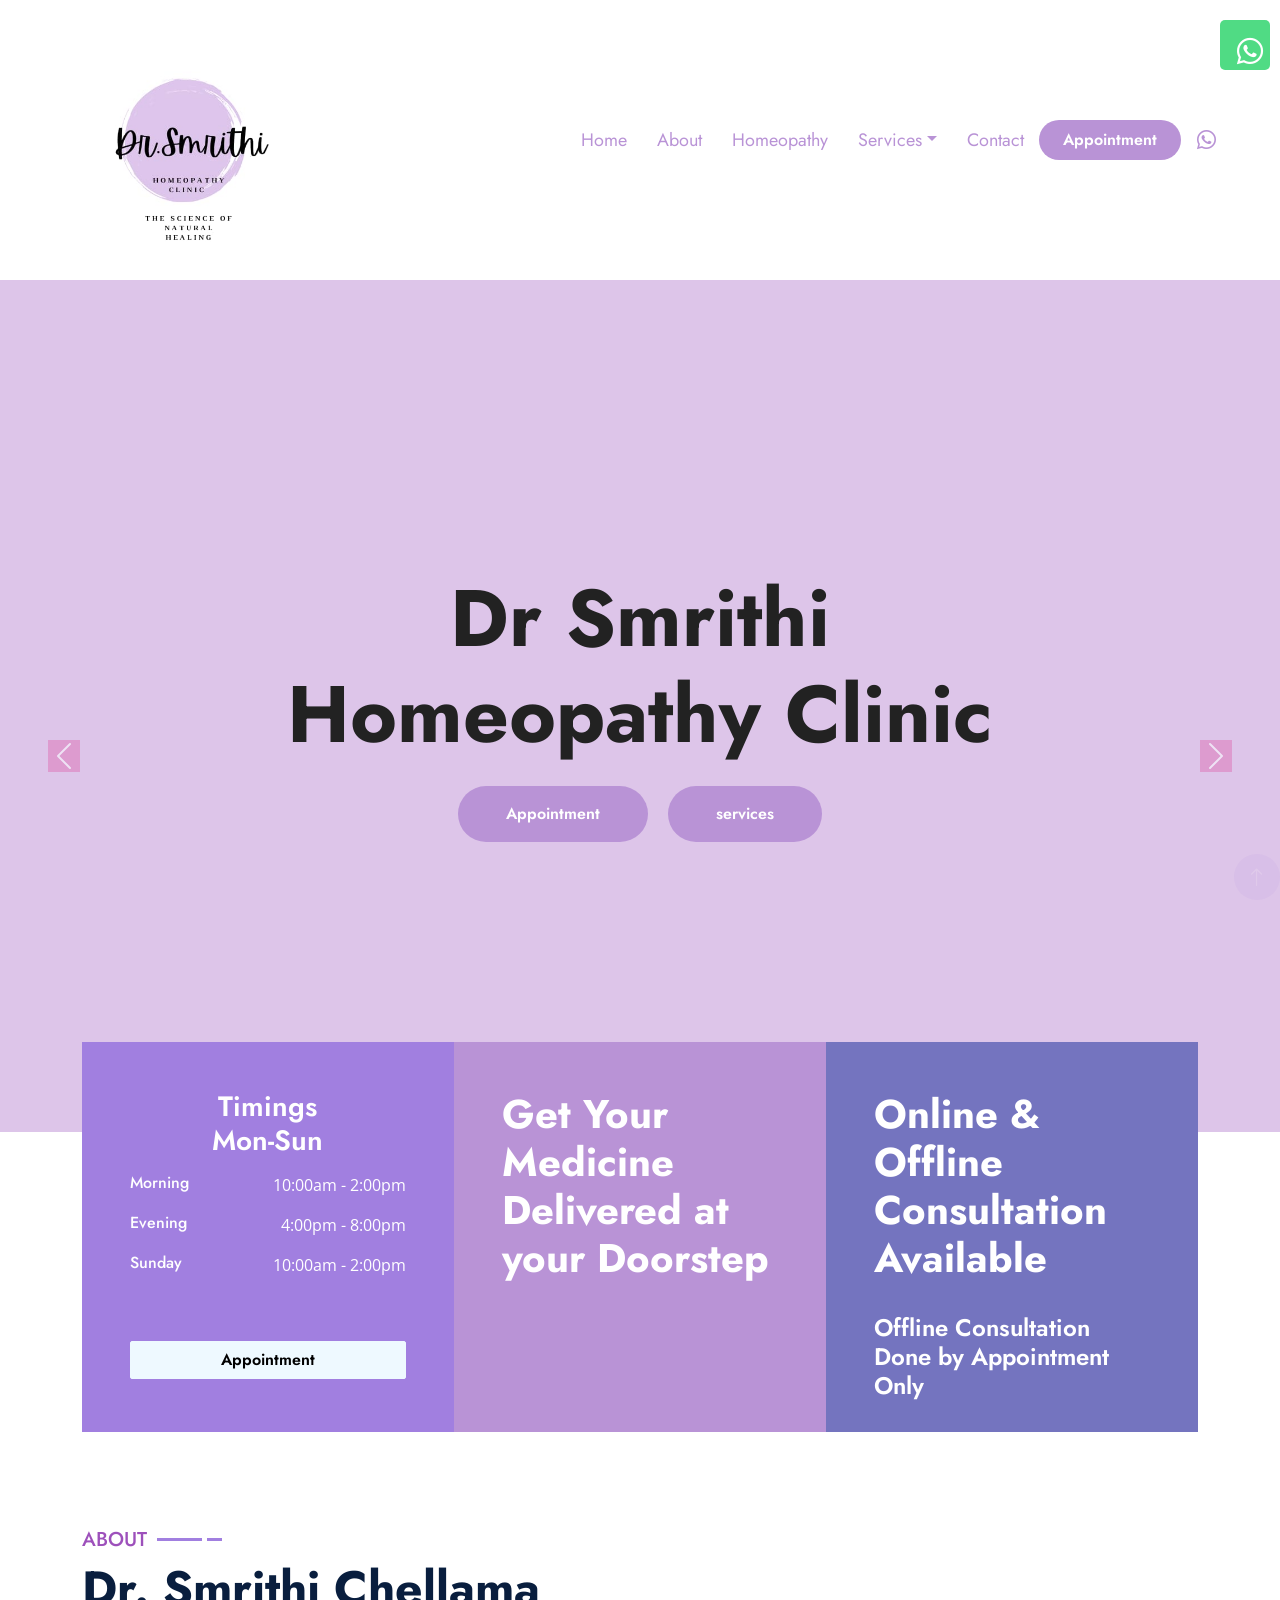
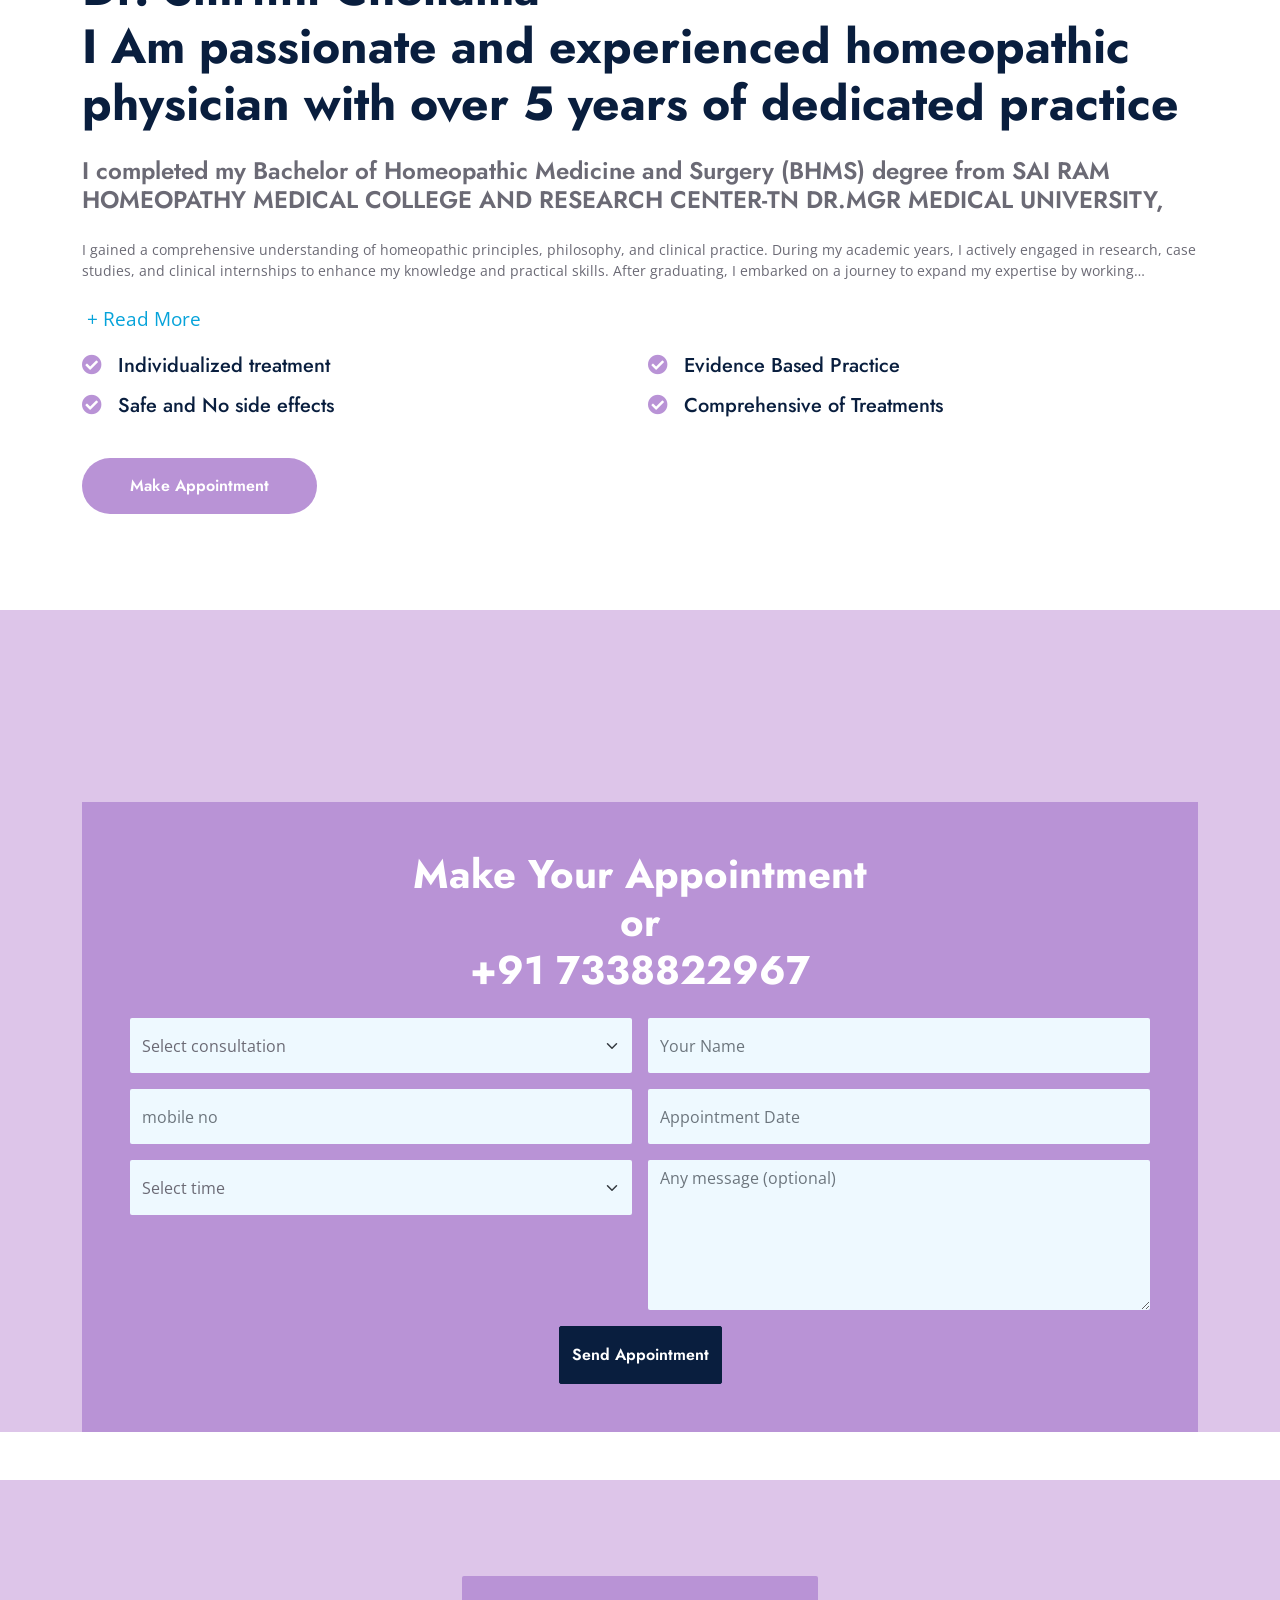
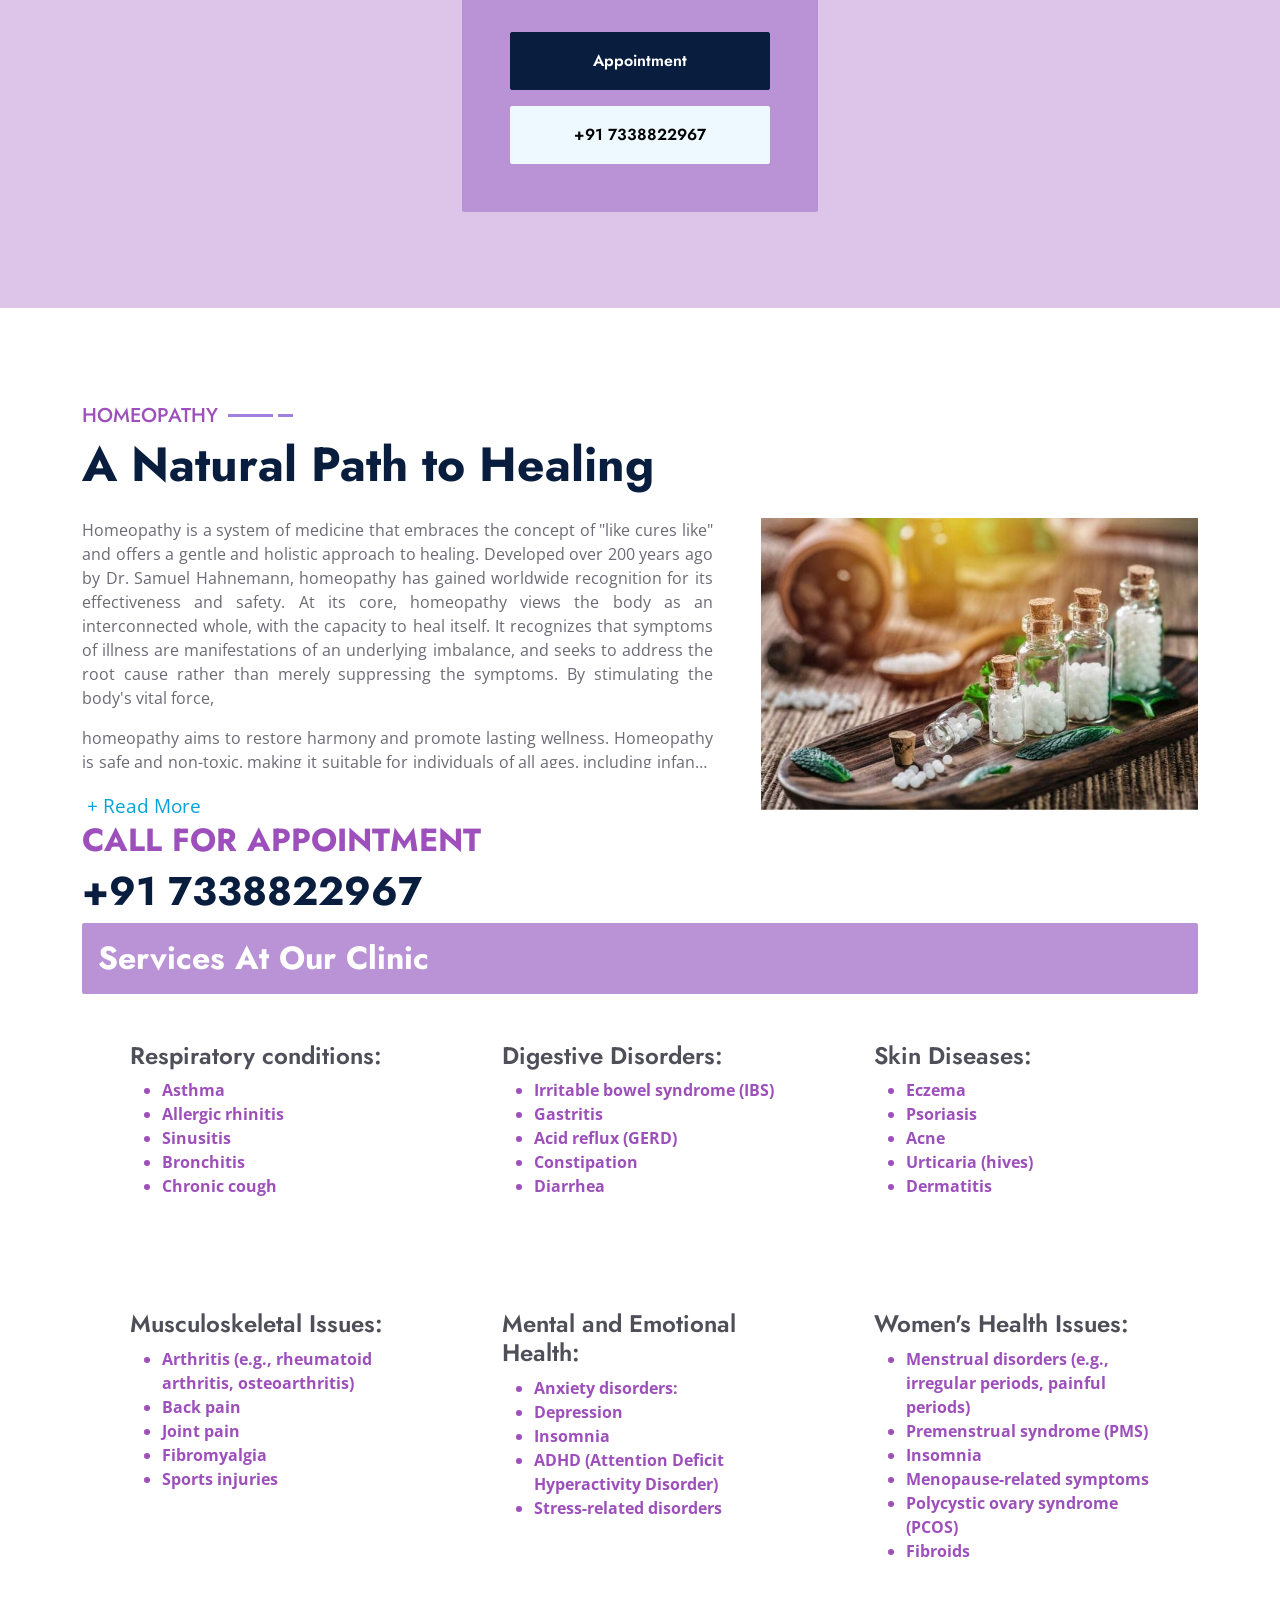
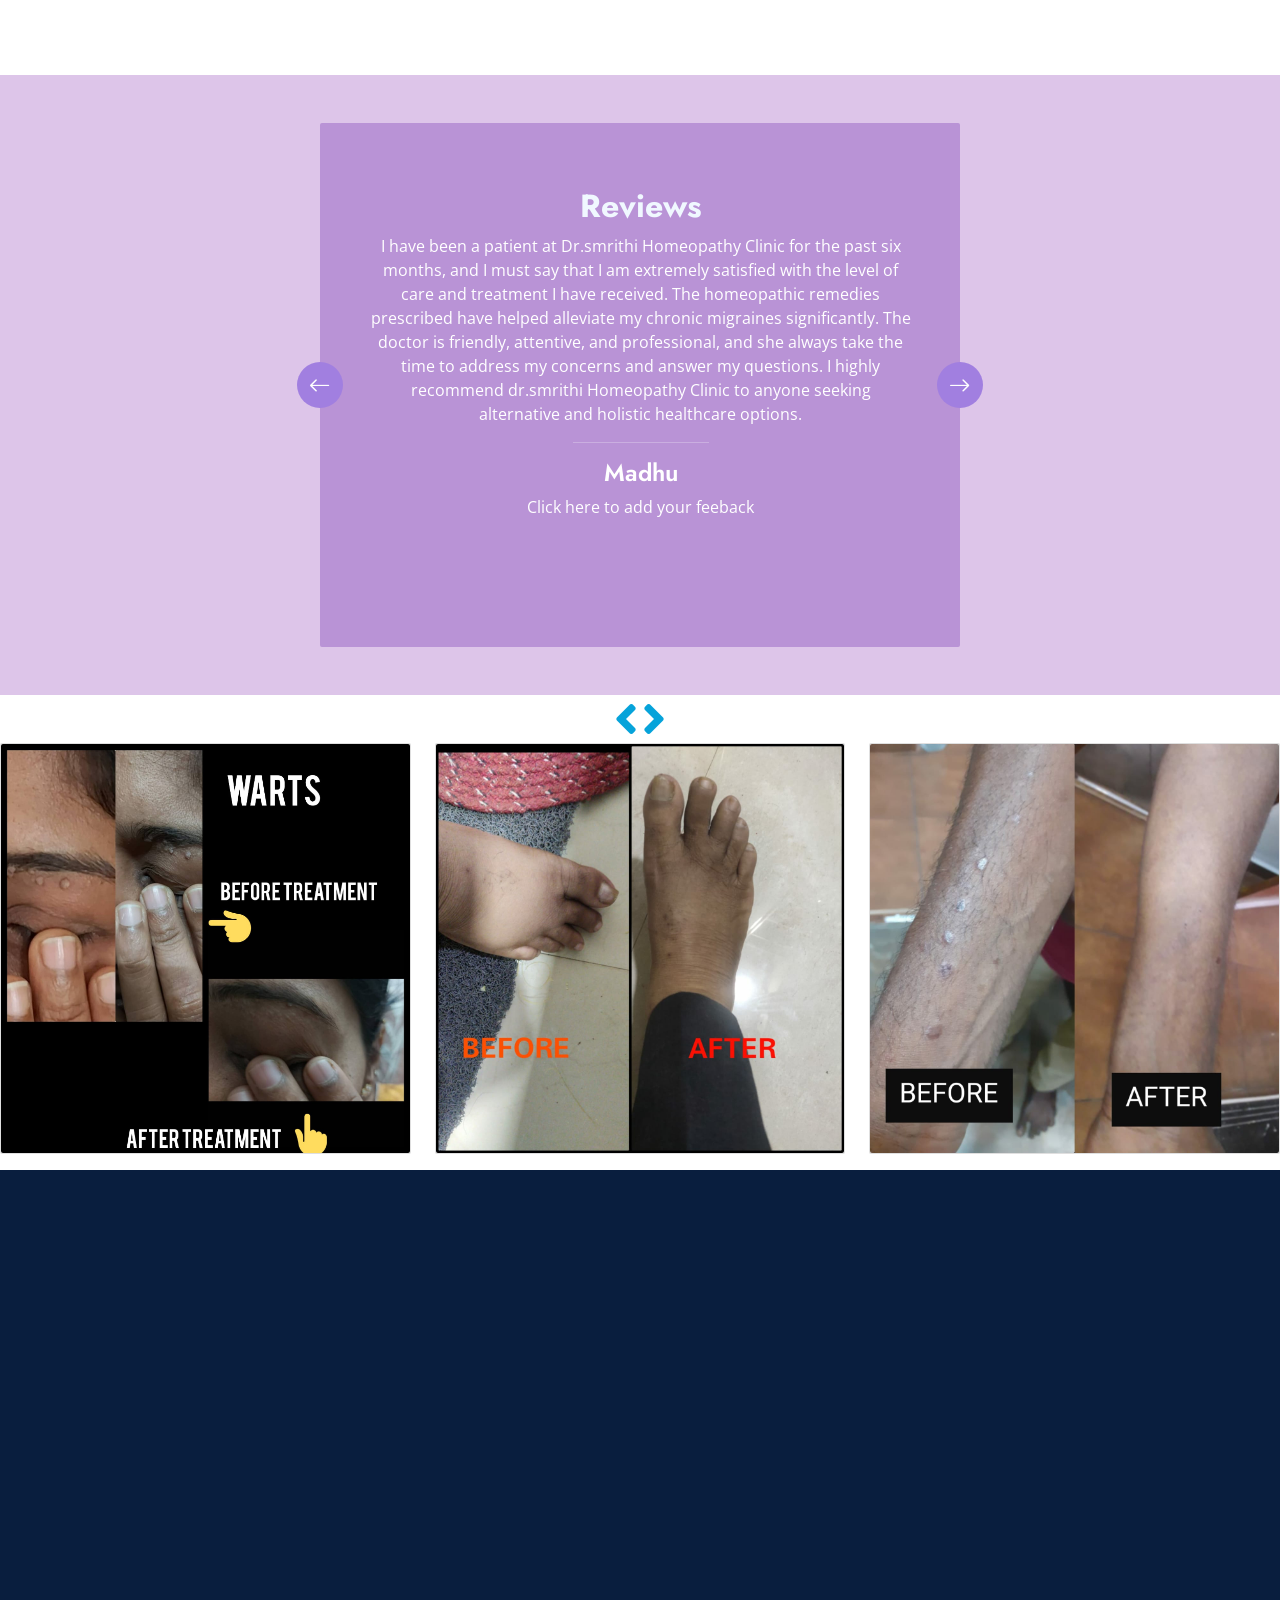
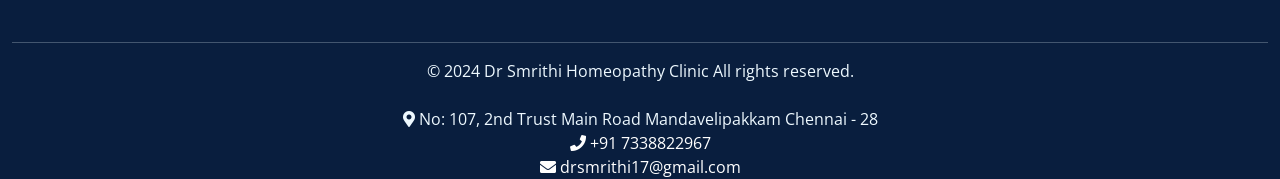
==== commit 681f198d: "Update index.html" ====
--- a/index.html
+++ b/index.html
@@ -2,14 +2,42 @@
 <html lang="en">
   <head>
     <meta charset="utf-8" />
-    <title>Homeo Clinic</title>
+    <title> Dr smrithi homeopathy clinic|Best Homeopathy clinic in chennai </title>
     <meta content="width=device-width, initial-scale=1.0" name="viewport" />
-    <meta content="Dr smrithi homeopathy clinic" name="keywords" />
-    <meta content="homepathy clinic" name="description" />
-    
-    <meta content="homeopathy clinic" name="description" />
-
-    <!-- Favicon -->
+    <meta name="description" content="Dr. Smrithi's Homeopathy Clinic in Chennai offers personalized, evidence-based treatments for skin diseases, respiratory issues, and women's health concerns.">
+   
+    <link rel="canonical" href="https://www.drsmrithi.in" />
+    <!--meta content="Dr. Smrithi Chellama
+I Am passionate and experienced homeopathic physician with over 5 years of dedicated practice,indiviualized treatment evidence based pratice" name="description" /-->
+    <link rel="stylesheet" href="https://cdnjs.cloudflare.com/ajax/libs/font-awesome/5.15.3/css/all.min.css" integrity="sha512-IU3VZtxpG8+7xSH8evvDnFx4os18JwfeJY3tgf+AWJ+EE/3skA66EwtI6YbwOBy3BM5NlUKdSg9Hj4rGWy4smw==" crossorigin="anonymous" />
+<script type="application/ld+json">
+{
+  "@context": "https://schema.org",
+  "@type": "Organization",
+  "name": "Dr. Smrithi's Homeopathy Clinic",
+  "url": "https://www.drsmrithi.in",
+  "logo": "./img/tablet.jpeg",
+  "sameAs": [],
+  "contactPoint": {
+    "@type": "ContactPoint",
+    "telephone": "+91 733 882 2967",
+    "contactType": "Customer Service"
+  }
+}
+</script>
+
+
+    <meta property="og:image" content="./img/tablet.jpeg">
+<!-- Google tag (gtag.js) -->
+<script async src="https://www.googletagmanager.com/gtag/js?id=G-P0BYKNVYDF"></script>
+<script>
+  window.dataLayer = window.dataLayer || [];
+  function gtag(){dataLayer.push(arguments);}
+  gtag('js', new Date());
+
+  gtag('config', 'G-P0BYKNVYDF');
+</script>
+    <!-- Favicon 
     <link rel="shortcut icon" href="./img/favicon/android-icon-192x192.png" type="png">
     <link rel="shortcut icon" href="./img/favicon/android-icon-36x36.png" type="png">
     <link rel="shortcut icon" href="./img/favicon/android-icon-48x48.png" type="png">
@@ -22,9 +50,35 @@
     <link rel="shortcut icon" href="./img/favicon/apple-icon-76x76.png" type="png">
     <link rel="shortcut icon" href="./img/favicon/favicon-16x16.png" type="png">
     <link rel="shortcut icon" href="./img/favicon/favicon-32x32.png" type="png">
-   
-    
-
+  -->
+
+    <!-- 
+   <link rel="apple-touch-icon" sizes="180x180" href="https://drsmrithi.in//apple-touch-icon.png">
+<link rel="icon" type="image/png" sizes="32x32" href="https://drsmrithi.in//img/favicon_io/favicon-32x32.png">
+<link rel="icon" type="image/png" sizes="16x16" href="https://drsmrithi.in//img/favicon_io/favicon-16x16.png">
+<link rel="manifest" href="https://drsmrithi.in//site.webmanifest">
+<link rel="icon" href="https://drsmrithi.in//favicon.ico">
+    -->
+
+    <!--
+  <link rel="apple-touch-icon" sizes="180x180" href="https://drsmrithi.in/apple-touch-icon.png">
+<link rel="icon" type="image/png" sizes="32x32" href="https://drsmrithi.in/img/favicon_io/favicon-32x32.png">
+<link rel="icon" type="image/png" sizes="16x16" href="https://drsmrithi.in/img/favicon_io/favicon-16x16.png">
+<link rel="manifest" href="https://drsmrithi.in/site.webmanifest">
+
+<link rel="icon" href="https://drsmrithi.in/img/favicon_io/favicon.ico">
+    -->
+<link rel="apple-touch-icon" sizes="180x180" href="https://drsmrithi.in/favicon.ico/apple-touch-icon.png">
+<link rel="icon" type="image/png" sizes="32x32" href="https://drsmrithi.in/favicon-32x32.png">
+<link rel="icon" type="image/png" sizes="16x16" href="https://drsmrithi.in/favicon-16x16.png">
+<link rel="manifest" href="https://drsmrithi.in/favicon.ico/site.webmanifest">
+<link rel="mask-icon" href="https://drsmrithi.in/favicon.ico/safari-pinned-tab.svg" color="#5bbad5">
+<link rel="shortcut icon" href="https://drsmrithi.in/favicon.ico">
+<meta name="msapplication-TileColor" content="#da532c">
+<meta name="msapplication-config" content="https://drsmrithi.in/favicon.ico/browserconfig.xml">
+<meta name="theme-color" content="#ffffff">
+
+    
     <!-- Google Web Fonts -->
     <link rel="preconnect" href="https://fonts.gstatic.com" />
     <link
@@ -57,8 +111,8 @@
     <!-- Template Stylesheet -->
     <link href="css/style.css" rel="stylesheet" />
   </head>
-
-  <body>
+ 
+  <body >
     <!-- Spinner Start -->
 <div id="spinner" class="show bg-white position-fixed translate-middle w-100 vh-100 top-50 start-50 d-flex align-items-center justify-content-center">
   <div class="text-center">
@@ -102,80 +156,27 @@
         </div>
       </div>
     </div>
-  </div>
+  </div> 
 </div> -->
-
-    <!-- Topbar End -->
-
     <!-- Navbar Start -->
-<!--    <nav class="navbar navbar-expand-lg bg-white navbar-light shadow-sm px-5 py-3 py-lg-0">
-      <a href="index.html" class="navbar-brand p-0">
-        <img src="./img/logo.png" class="logo" alt="homeo">
-      </a>
-      <button class="navbar-toggler" type="button" data-bs-toggle="collapse" data-bs-target="#navbarCollapse">
-        <span class="navbar-toggler-icon" style="color:#9d50bb !important;"></span>
-      </button>
-      <div class="collapse navbar-collapse" id="navbarCollapse">
-        <ul class="navbar-nav ms-auto">
-          <li class="nav-item">
-            <a href="#hero" class="nav-link">Home</a>
-          </li>
-          <li class="nav-item">
-            <a href="#about" class="nav-link">About</a>
-          </li>
-          <li class="nav-item">
-            <a href="#homeopathy" class="nav-link"> Homeopathy</a>
-          </li>
-          <li class="nav-item dropdown">
-            <a href="#service" class="nav-link dropdown-toggle" data-bs-toggle="dropdown">Services</a>
-            <div class="dropdown-menu">
-              <a href="#service" class="dropdown-item">Respiratory Conditions</a>
-              <a href="#service" class="dropdown-item">Digestive Disorders</a>
-              <a href="#service" class="dropdown-item">Skin Diseases</a>
-              <a href="#service" class="dropdown-item">Musculoskeletal Issues</a>
-              <a href="#service" class="dropdown-item">Mental and Emotional Health</a>
-              <a href="#service" class="dropdown-item">Women's Health Issues</a>
-            </div>
-          </li>
-          <li class="nav-item">
-            <a href="#footer" class="nav-link">Contact</a>
-          </li>
-        </ul>
-        
-        <div class="d-flex align-items-center">
-      
-          <a href="#appo" class="btn btn-primary py-2 px-4 me-3">Appointment</a>
-      
-          <a href="tel:917338822967" ">
-            <i class="fab fa-whatsapp"></i> call
-          </a>
-          
-        </div>
-      </div>
-    </nav>
-    -->
-    <!-- Navbar Start -->
+<!-- Navbar End -->
 <nav class="navbar navbar-expand-lg bg-white navbar-light shadow-sm px-5 py-3 py-lg-0">
   <a href="index.html" class="navbar-brand p-0">
-    <img src="./img/logo.png" class="logo" alt="homeo">
+    <img src="./img/logo.png" class="logo" alt="">
   </a>
-  <button class="navbar-toggler" type="button" data-bs-toggle="collapse" data-bs-target="#navbarCollapse">
-    <span class="navbar-toggler-icon" style="color:#9d50bb !important;"></span>
+  <button class="navbar-toggler jump-animation" type="button" data-bs-toggle="collapse" data-bs-target="#navbarCollapse" style="color: #b993d6   ;">
+    <span class="navbar-toggler-icon"></span>
+  
   </button>
-  <div class="collapse navbar-collapse show" id="navbarCollapse">
-    <ul class="navbar-nav ms-auto">
-      <li class="nav-item">
-        <a href="#hero" class="nav-link">Home</a>
-      </li>
-      <li class="nav-item">
-        <a href="#about" class="nav-link">About</a>
-      </li>
-      <li class="nav-item">
-        <a href="#homeopathy" class="nav-link">Homeopathy</a>
-      </li>
-      <li class="nav-item dropdown">
+  <div class="collapse navbar-collapse" id="navbarCollapse">
+    <div class="navbar-nav ms-auto py-0">
+      <a href="#hero" class="nav-item nav-link">Home</a>
+      <a href="#about" class="nav-item nav-link">About</a>
+      <a href="#homeopathy" class="nav-item nav-link">Homeopathy</a>
+      
+      <div class="nav-item dropdown">
         <a href="#service" class="nav-link dropdown-toggle" data-bs-toggle="dropdown">Services</a>
-        <div class="dropdown-menu">
+        <div class="dropdown-menu m-0">
           <a href="#service" class="dropdown-item">Respiratory Conditions</a>
           <a href="#service" class="dropdown-item">Digestive Disorders</a>
           <a href="#service" class="dropdown-item">Skin Diseases</a>
@@ -183,18 +184,29 @@
           <a href="#service" class="dropdown-item">Mental and Emotional Health</a>
           <a href="#service" class="dropdown-item">Women's Health Issues</a>
         </div>
-      </li>
-      <li class="nav-item">
-        <a href="#footer" class="nav-link">Contact</a>
-      </li>
-    </ul>
-
-    <div class="d-flex align-items-center">
-      <a href="#appo" class="btn btn-primary py-2 px-4 me-3">Appointment</a>
-      <a href="tel:917338822967">
-        <i class="fab fa-whatsapp"></i> Call
-      </a>
-    </div>
+      </div>
+      <a href="#footer" class="nav-item nav-link">Contact</a>
+    </div>
+
+<style>
+
+  @keyframes vibrant-animation{
+    0% {
+    transform: translateX(0);
+  }
+  50% {
+    transform: translateX(15px);
+  }
+  100% {
+    transform: translateX(0);
+  }
+  }
+  
+</style>
+    <a href="#appo" class="btn btn-primary py-2 px-4 ms-0">Appointment</a>
+    <a href="tel:917338822967">
+      <i class="fab fa-whatsapp nav-link custom-call" style="font-size: 22px;"> </i>
+    </a>
   </div>
 </nav>
 
@@ -242,7 +254,7 @@
       >
         <div class="carousel-inner">
           <div class="carousel-item active">
-            <img class="w-100" src="img/carousel-1.jpg" alt="Image" />
+            <img class="w-100" src="img/tablet.jpeg" alt="Image" />
             <div
               class="carousel-caption d-flex flex-column align-items-center justify-content-center"
             >
@@ -256,7 +268,7 @@
                   Keep Your Teeth Healthy-->
                   <section id="hero">  
                 </h5>
-                <h1 class="display-1 text-custom mb-md-4 animated zoomIn" style="font-family: 'Caveat', cursive;">
+                <h1 class="display-1 text-custom mb-md-4 animated zoomIn" >
                   Dr Smrithi Homeopathy  Clinic            
                     </h1> 
                 <a
@@ -273,7 +285,7 @@
             </div>
           </div>
           <div class="carousel-item">
-            <img class="w-100" src="img/carousel-2.jpg" alt="Image" />
+            <img class="w-100" src="img/tablet.jpeg" alt="Image" />
             <div
               class="carousel-caption d-flex flex-column align-items-center justify-content-center"
             >
@@ -307,15 +319,17 @@
           data-bs-slide="prev" 
         >
           <span class="carousel-control-prev-icon " aria-hidden="true"></span>
-          <span class="visually-hidden">Previous</span>
+          <span class="visually-hidden" sty>Previous</span>
         </button>
         <button
           class="carousel-control-next"
           type="button"
           data-bs-target="#header-carousel"
           data-bs-slide="next"
-        >
-          <span class="carousel-control-next-icon" aria-hidden="true"></span>
+        ><style>
+        
+        </style>
+          <span class="carousel-control-next-icon icon-custom"  aria-hidden="true"></span>
           <span class="visually-hidden">Next</span>
         </button>
       </div>
@@ -328,9 +342,9 @@
     <div class="container-fluid banner mb-5">
       <div class="container">
         <div class="row gx-0">
-          <div class="col-md-6 col-lg-4-col-12 col-sm6 wow zoomIn" data-wow-delay="0.1s">
-            <div class="bg-primary-custom d-flex flex-column p-5" style="height: 300px">
-              <h3 class="text-white mb-3 text-center">Opening Hours  <br>Mon-Sun</h3>
+          <div class="col-md-6 col-lg-4 wow zoomIn" data-wow-delay="0.1s">
+            <div class="bg-primary-custom d-flex flex-column p-5" style="height: 390px">
+              <h3 class="text-white mb-3 text-center">Timings  <br>Mon-Sun</h3>
               <div class="d-flex justify-content-between text-white mb-3">
                 <h6 class="text-white mb-0">Morning</h6>
                 <p class="text-white mb-0">10:00am - 2:00pm </p>
@@ -342,21 +356,26 @@
               <div class="d-flex justify-content-between text-white mb-3">
                 <h6 class="text-white mb-0">Sunday</h6>
                 <p class="mb-0">10:00am - 2:00pm</p>
-              </div>
-              <a class="btn btn-light" href="#appo">Appointment</a>
-            </div>
-          </div>
-          <div class="col-md-6 col-lg-4 col-12 col-sm6 wow zoomIn" data-wow-delay="0.3s">
-            <div class="bg-dark-custom d-flex flex-column p-5" style="height: 300px">
+              </div> <br><br>
+              <a class="btn btn-light" href="#appo"  >Appointment</a>
+            </div>
+          </div>
+          <div class="col-md-6 col-lg-4 wow zoomIn" data-wow-delay="0.3s">
+            <div class="bg-dark-custom d-flex flex-column p-5" style="height: 390px">
               <h1 class="text-white mb-3">Get Your Medicine Delivered at your Doorstep</h1>
             </div>
            </div>
           <div class="col-md-6 col-lg-4 col-12 col-sm-6 wow zoomIn" data-wow-delay="0.6s">
-            <div class="bg-secondary-custom d-flex flex-column p-5" style="height: 300px">
-              <h1 class="text-white mb-3"> Viedo Consultation Available</h1>
-              <a class="btn btn-light "style="position: relative;  bottom:-40px;"  href="tel:+917338822967">Make a Call</a>
-               
-            </div>
+            <div class="bg-secondary-custom d-flex flex-column p-5" style="height: 390px">
+              <h1 class="text-white mb-3"> Online & Offline Consultation Available   </h1>
+              
+              <p class="text-white "> </p> 
+              
+              <!-- <a class="btn btn-light "style="position: relative;  bottom:-40px;"  href="tel:+917338822967">Make a Call</a> -->
+              <h4 class="text-white"> Offline Consultation Done by Appointment  Only  </h4> 
+              <!--- <a class="btn btn-light" href="tel:917338822967">Make a call</a>-->
+              <!--<a href="tel:+917338822967" class="btn btn-light "> Make  a Call </a>-->
+              </div>
           
           </div>
         </div>
@@ -371,15 +390,17 @@
     <section id="about">
       <div class="container-fluid py-5 wow fadeInUp" data-wow-delay="0.1s">
         <div class="container">
-          <div class="row g-5">
+          <div class="row g-8">
             <div class="col-lg-12">
+              
+          <div id="summary">
               <div class="section-title mb-4">
                 <h5 class="position-relative d-inline-block text-primary-custom text-uppercase">About</h5>
-                <h1 class="display-5 mb-0">Dr. Smrithi Chellama<br>I am passionate and experienced homeopathic physician with over 5 years of dedicated practice</h1>
+                <h1 class="display-5 mb-0">Dr. Smrithi Chellama<br>I Am passionate and experienced homeopathic physician with over 5 years of dedicated practice</h1>
               </div>
               <h4 class="text-body fst-strong mb-4">I completed my Bachelor of Homeopathic Medicine and Surgery (BHMS) degree from SAI RAM HOMEOPATHY MEDICAL COLLEGE AND RESEARCH CENTER-TN DR.MGR MEDICAL UNIVERSITY,
               </h4>
-              <p class="mb-4">I gained a comprehensive understanding of homeopathic principles, philosophy, and clinical practice. During my academic years, I actively engaged in research, case studies, and clinical internships to enhance my knowledge and practical skills.
+              <p class="mb-4 collapse" id="collapseSummary">I gained a comprehensive understanding of homeopathic principles, philosophy, and clinical practice. During my academic years, I actively engaged in research, case studies, and clinical internships to enhance my knowledge and practical skills.
     
                 After graduating, I embarked on a journey to expand my expertise by working alongside renowned homeopaths and gaining invaluable clinical experience. These enriching experiences have further strengthened my ability to accurately diagnose health conditions and prescribe suitable remedies for my patients.
     
@@ -396,33 +417,54 @@
                 I am genuinely passionate about the art of homeopathy and the positive impact it can have on people's lives. If you are seeking a dedicated, skilled, and compassionate homeopath, I would be honored to accompany you on your healing journey at the clinic.
     
                 Please feel free to reach out to us and schedule an appointment. I look forward to meeting you and helping you achieve optimal health through the principles of homeopathy.
+
               </p>
-            </div>
-          </div><!--
-                                <div class="row g-3">
-                        <div class="col-md-lg-6 wow zoomIn" data-wow-delay="0.3s">
-                            <h5 class="mb-3"><i class="fa fa-check-circle text-primary me-3 icon-custom"></i>Individualized treatment</h5>
-                            <h5 class="mb-3"><i class="fa fa-check-circle text-primary me-3 icon-custom "></i>Safe and No Side effects</h5>
-                        </div>
-                        <div class="col-md-lg-6 wow zoomIn" data-wow-delay="0.6s">
-                            <h5 class="mb-3"><i class="fa fa-check-circle text-primary me-3 icon-custom"></i>Evidence Based Practice</h5>
-                            <h5 class="mb-3"><i class="fa fa-check-circle text-primary me-3 icon-custom"></i>Comprehensive of Treatments</h5>
-                        </div>
-                    </div> 
-          -->
-
-
-            
-                    <div class="row g-3">
-                        <div class="col-md-6 wow zoomIn" data-wow-delay="0.3s">
-                            <h5 class="mb-3"><i class="fa fa-check-circle text-primary me-3 icon-custom"></i>Individualized treatment</h5>
-                            <h5 class="mb-3"><i class="fa fa-check-circle text-primary me-3 icon-custom"></i>Safe and No side effects</h5>
-                        </div>
-                        <div class="col-md-6 wow zoomIn" data-wow-delay="0.6s">
-                            <h5 class="mb-3"><i class="fa fa-check-circle text-primary me-3 icon-custom"></i>Evidence Based Practice</h5>
-                            <h5 class="mb-3"><i class="fa fa-check-circle text-primary me-3 icon-custom"></i>Comprehensive of Treatments</h5>
-                        </div>
-                    </div>
+              <a class="collapsed " data-toggle="collapse" href="#collapseSummary" aria-expanded="false" aria-controls="collapseSummary" style=" background-color:none;  font-size: 1.2rem; padding: 5px;"  ></a>
+          <br><br>
+            </div>
+
+
+          </div>
+
+
+          </div>
+
+          <!---
+          <div class="row g-3">
+            <div class="col-sm-6 col-md-3col-lg-3 wow zoomIn" data-wow-delay="0.3s">
+              <h5 class="mb-3">
+                <i class="fa fa-check-circle text-primary-custom me-3 icon-custom"></i>
+                Individualized treatment
+              </h5>
+              <h5 class="mb-3">
+                <i class="fa fa-check-circle text-primary me-3 icon-custom"></i>
+                Evidence Based Practice
+              </h5>
+            </div>
+            <div class="col-sm-6 col-lg-3 wow zoomIn" data-wow-delay="0.6s">
+              <h5 class="mb-3">
+                <i class="fa fa-check-circle text-primary me-3 icon-custom"></i>
+                Safe and No side effects
+              </h5>
+              <h5 class="mb-3">
+                <i class="fa fa-check-circle text-primary me-3 icon-custom"></i>
+                Comprehensive of Treatments
+              </h5>
+            </div>
+          </div>
+        -->
+
+        <div class="row g-3">
+          <div class="col-md-6 col-lg-6 col-sm-6 wow zoomIn" data-wow-delay="0.3s">
+              <h5 class="mb-3"><i class="fa fa-check-circle text-primary me-3 icon-custom"></i>Individualized treatment</h5>
+              <h5 class="mb-3"><i class="fa fa-check-circle text-primary me-3 icon-custom"></i>Safe and No side effects</h5>
+          </div>
+          <div class="col-md-6 col-lg-6 col-sm-6 wow zoomIn" data-wow-delay="0.6s">
+              <h5 class="mb-3"><i class="fa fa-check-circle text-primary me-3 icon-custom"></i>Evidence Based Practice</h5>
+              <h5 class="mb-3"><i class="fa fa-check-circle text-primary me-3 icon-custom"></i>Comprehensive of Treatments</h5>
+          </div>
+      </div>
+
           <a
           href="#appo"
           class="btn btn-primary py-3 px-5 mt-4 wow zoomIn"
@@ -455,12 +497,10 @@
               class="appointment-form h-100 d-flex flex-column justify-content-center text-center p-5 wow zoomIn"
               data-wow-delay="0.6s"
             >
-              <h1 class="text-white mb-4">Make Appointment <br>or<br><span class="mobno "><a class="text-white" href="tel:+917338822967 ">Call For Appointment: +91 7338822967</a></span></h1>
+              <h1 class="text-white mb-4">Make Your Appointment <br>or<br><span class="mobno "><a class="text-white" href="tel:+917338822967 "> +91 7338822967</a></span></h1>
             
             <style>
 
-                .mobno
-                {font-size: 2rem;}
               </style>
 
 
@@ -559,13 +599,14 @@
 
                   <div class="col-12">
                     <button
-                      class="btn btn-dark w-100 py-3"
+                      class="btn btn-dark  py-3"
                       id="whatsappButton"
                       type="submit"
                     >
-                      Make Appointment
+                      Send Appointment
                     </button>
                   
+            
                   </div>
                 </div>
               </form>
@@ -735,25 +776,33 @@
 
     <div class="services">
       
-      <div class="container-fluid py-5 wow fadeInUp" data-wow-delay="0.1s">
+      <div class="container-fluid py-5 wow fadeInUp" data-wow-delay="0.1s" >
         <div class="container">
           <div class="row g-5">
-            <div class="col-lg-7">
+            <div class="col-lg-7"  >
               <div class="section-title mb-4">
                 <h5 class="position-relative d-inline-block text-primary-custom text-uppercase">
                   Homeopathy
                 </h5>
-                <h1 class="display-5 mb-0">
+                <h1 class="display-5 mb-0  ">
                   A Natural Path to Healing
                 </h1>
               </div>
-              <p class="mb-4">
+              
+              <div class="col-md-12">
+                <div id="summary_2"> 
+              
                 <!-- Content goes here -->
+                <p style="text-align: justify;">
                 Homeopathy is a system of medicine that embraces the concept of "like cures like" and offers a gentle and holistic approach to healing.
                 Developed over 200 years ago by Dr. Samuel Hahnemann, homeopathy has gained worldwide recognition for its effectiveness and safety. 
                 At its core, homeopathy views the body as an interconnected whole, with the capacity to heal itself.  
                 
-                It recognizes that symptoms of illness are manifestations of an underlying imbalance, and seeks to address the root cause rather than merely suppressing the symptoms. By stimulating the body's vital force, homeopathy aims to restore harmony and promote lasting wellness.
+                  It recognizes that symptoms of illness are manifestations of an underlying imbalance, and seeks to address the root cause rather than merely suppressing the symptoms. By stimulating the body's vital force,
+              </p>
+                  <p class="mb-4 collapse " id="collapseSummary_2" style="text-align: justify;">
+             
+                  homeopathy aims to restore harmony and promote lasting wellness.
 Homeopathy is safe and non-toxic, making it suitable for individuals of all ages, including infants, pregnant women, and the elderly.
 One of the distinguishing features of homeopathy is the use of highly diluted substances derived from natural sources, such as plants, minerals, and animals. These remedies are carefully prepared to harness their healing properties while minimizing any potential side effects. The dilution process enhances the energetic qualities of the substances, making them gentle, yet powerful catalysts for healing.
 Another fundamental principle of homeopathy is individualization. Each person is unique, and homeopathic treatments are tailored to address the specific symptoms and underlying imbalances of the individual. By considering not only physical symptoms but also emotional and mental aspects, homeopathy provides a comprehensive approach to healthcare.
@@ -766,6 +815,9 @@
 
        
               </p>
+              <a class="collapsed" data-toggle="collapse" href="#collapseSummary_2" aria-expanded="false" aria-controls="collapseSummary_2 " style=" background-color:none;  font-size: 1.2rem; padding: 5px;"></a>
+              </div>
+            </div>
               <style>
                 .text-primary-custom {
                   color: #9d50bb;
@@ -782,6 +834,7 @@
 
             </div>
           </div>
+          
           <div class="section-title">
             <h2 class="text-dark bg-purple text-dark p-3 mb-0 rounded" style="color: #fff !important; background:#b993d6;">Services At Our Clinic</h2>
           </div>
@@ -789,7 +842,7 @@
 <section id="service">
   <div class="row gx-0">
     <div class="col-lg-4 col-md-6 col-sm-12 wow zoomIn" data-wow-delay="0.1s">
-      <div class="bg-service-custom d-flex flex-column p-5 flex-grow-1" style="max-height: 300px;<!-- overflow-y: auto;-->">
+      <div class="bg-service-custom d-flex flex-column p-5 flex-grow-1" style="max-height: auto;<!-- overflow-y: auto;-->">
         <h4 style="color:#4f4f5a;">Respiratory conditions:</h4>
         <ul>
           <strong style="color:#9d50bb;">
@@ -803,8 +856,8 @@
       </div>
     </div>
     <div class="col-lg-4 col-md-6 col-sm-12 wow zoomIn" data-wow-delay="0.3s">
-      <div class="bg-service-custom d-flex flex-column p-5 flex-grow-1" style="max-height: 300px; <!--overflow-y: auto;-->">
-        <h4 style="color:#4f4f5a;">Digestive Disorders</h4>
+      <div class="bg-service-custom d-flex flex-column p-5 flex-grow-1" style="max-height: auto; <!--overflow-y: auto;-->">
+        <h4 style="color:#4f4f5a;">Digestive Disorders:</h4>
         <ul>
           <strong style="color:#9d50bb;">
             <li>Irritable bowel syndrome (IBS)</li>
@@ -818,8 +871,8 @@
     </div>
     <!-- Add the remaining service sections with the updated styles -->
     <div class="col-lg-4 col-md-6 col-sm-12 wow zoomIn" data-wow-delay="0.6s">
-      <div class="bg-service-custom d-flex flex-column p-5 flex-grow-1" style="max-height: 300px; <!--overflow-y: auto;-->">
-        <h4 style="color:#4f4f5a;">Skin Diseases</h4>
+      <div class="bg-service-custom d-flex flex-column p-5 flex-grow-1" style="max-height: auto; <!--overflow-y: auto;-->">
+        <h4 style="color:#4f4f5a;">Skin Diseases:</h4>
         <ul>
           <strong style="color:#9d50bb;">
             <li>Eczema</li>
@@ -832,7 +885,7 @@
       </div>
     </div>
     <div class="col-lg-4 col-md-6 col-sm-12 wow zoomIn" data-wow-delay="0.6s">
-      <div class="bg-service-custom d-flex flex-column p-5 flex-grow-1" style="max-height: 300px; <!--overflow-y: auto;-->">
+      <div class="bg-service-custom d-flex flex-column p-5 flex-grow-1" style="max-height: auto; "><!--overflow-y: auto;-->
         <h4 style="color:#4f4f5a;">Musculoskeletal Issues:</h4>
         <ul>
           <strong style="color:#9d50bb;">
@@ -846,11 +899,11 @@
       </div>
     </div>
     <div class="col-lg-4 col-md-6 col-sm-12 wow zoomIn" data-wow-delay="0.6s">
-      <div class="bg-service-custom d-flex flex-column p-5 flex-grow-1" style="max-height: 300px; <!--overflow-y: auto--;">
+      <div class="bg-service-custom d-flex flex-column p-5 flex-grow-1" style="max-height: auto; ">
         <h4 style="color:#4f4f5a;">Mental and Emotional Health:</h4>
         <ul>
           <strong style="color:#9d50bb;">
-            <li>Anxiety disorders</li>
+            <li>Anxiety disorders:</li>
             <li>Depression</li>
             <li>Insomnia</li>
             <li>ADHD (Attention Deficit Hyperactivity Disorder)</li>
@@ -860,7 +913,7 @@
       </div>
     </div>
     <div class="col-lg-4 col-md-6 col-sm-12 wow zoomIn" data-wow-delay="0.6s">
-      <div class="bg-service-custom d-flex flex-column p-5 flex-grow-1" style="max-height: 400px; <!--overflow-y: auto-->;">
+      <div class="bg-service-custom d-flex flex-column p-5 flex-grow-1" style="max-height: auto;">
         <h4 style="color:#4f4f5a;">Women's Health Issues:</h4>
         <ul>
           <strong style="color:#9d50bb;">
@@ -925,6 +978,9 @@
               class="owl-carousel testimonial-carousel rounded p-5 wow zoomIn"
               data-wow-delay="0.6s"
             >
+
+
+            
               <div class="testimonial-item text-center text-white">
                 
                 <!-- <img
@@ -941,9 +997,12 @@
                 </p>
                 <hr class="mx-auto w-25" />
                 <h4 class="text-white mb-0">Madhu</h4>
-                <a href="#"  class="nav-link text-white">add you feeback</a>
+                <a href="https://docs.google.com/forms/d/e/1FAIpQLSf3eHKxlPIX4ITMj2c485V0vfZ2E48Mg3oo36CqE6Y6hn14Jw/viewform" target="_blank" class="nav-link text-white">Click here to add your feeback</a>
               
               </div>
+
+       
+       
               <div class="testimonial-item text-center text-white">
                 
                 <!-- <img
@@ -953,48 +1012,36 @@
                 />-->
                 <p class="fs-5">
                   <h2 style="color: aliceblue;">Reviews</h2>
-               
-                  Treatment for my kidney stones has been extremely effective and has definitely made my day to day life easier. 
-                  Dr. Smrithi is an excellent doctor and efficiently connects with her patients to bring out the best results” 
-                  All the very best for your future endeavours too.
+                   Treatment   for my kidney stonesI  has been extremely  effective  and has definitely made my day to day life easier,
+                   Dr.smrithi is an excellent doctor and efficently connects with her patients to bring out the best result
+                   all the very best for your future endeavours too. 
                 </p>
                 <hr class="mx-auto w-25" />
                 <h4 class="text-white mb-0">Edison</h4>
-                <a href="#"  class="nav-link text-white">add you feeback</a>
+                <a href="https://docs.google.com/forms/d/e/1FAIpQLSf3eHKxlPIX4ITMj2c485V0vfZ2E48Mg3oo36CqE6Y6hn14Jw/viewform" target="_blank" class="nav-link text-white">Click here to add your feeback</a>
               
               </div>
+       
+       
+       
               <div class="testimonial-item text-center text-white">
                 
-                <!-- <img
-                  class="img-fluid mx-auto rounded mb-4"
-                  src="img/testimonial-1.jpg"
-                  alt=""
-                />-->
-                <p class="fs-5">
-                  <h2 style="color: aliceblue;">Reviews</h2>
-                  <div class="testimonial-item text-center text-white">
+                <h2 style="color: aliceblue;">Reviews</h2>
+              <p class="fs-5">
+                 <!--  for my kidney stonesI  has been extremely  effective  and has definitely made my day to day life easier,
+                 Dr.smrithi is an excellent doctor and efficently connects with her patients to bring out the best result
+                 all the very best for your future endeavours too. 
+            -->
+                The treatment I recived was for acne and it was really helpful  
+                I was Very impressed by the personalized treatment and efficiency of the medicines Thank you very much
                 
-                    <!-- <img
-                      class="img-fluid mx-auto rounded mb-4"
-                      src="img/testimonial-1.jpg"
-                      alt=""
-                    />-->
-                    
-                      Treatment for my kidney stones has been extremely effective and has definitely made my day to day life easier. 
-                      Dr. Smrithi is an excellent doctor and efficiently connects with her patients to bring out the best results” 
-                      All the very best for your future endeavours too.
-                    </p>
-                    <hr class="mx-auto w-25" />
-                    <h4 class="text-white mb-0">Pallavi jegan</h4>
-                    <a href="#"  class="nav-link text-white">add you feeback</a>
-                  
-                  </div>
-    
-                  
                 </p>
-              </div>
-
-              
+              <hr class="mx-auto w-25" />
+              <h4 class="text-white mb-0">Pallavi Jegan</h4>
+              <a href="https://docs.google.com/forms/d/e/1FAIpQLSf3eHKxlPIX4ITMj2c485V0vfZ2E48Mg3oo36CqE6Y6hn14Jw/viewform" target="_blank" class="nav-link text-white">Click here to add your feeback</a>
+            
+            </div>
+     
               <div class="testimonial-item text-center text-white">
                 
                 <!-- <img
@@ -1010,7 +1057,7 @@
                 </p>
                 <hr class="mx-auto w-25" />
                 <h4 class="text-white mb-0">Aruna</h4>
-                <a href="#"  class="nav-link text-white">add you feeback</a>
+                <a href="https://docs.google.com/forms/d/e/1FAIpQLSf3eHKxlPIX4ITMj2c485V0vfZ2E48Mg3oo36CqE6Y6hn14Jw/viewform" target="_blank" class="nav-link text-white">Click here to add your feeback</a>
               
               </div>
               
@@ -1031,9 +1078,11 @@
                 <hr class="mx-auto w-25" />
 
                 <h4 class="text-white mb-0">Arjuna</h4>
-              <a href="#"  class="nav-link text-white">add you feeback</a>
+              <a href="https://docs.google.com/forms/d/e/1FAIpQLSf3eHKxlPIX4ITMj2c485V0vfZ2E48Mg3oo36CqE6Y6hn14Jw/viewform" target="_blank"  class="nav-link text-white">Click here to add your feeback</a>
               </div>
              
+
+
               <div class="testimonial-item text-center text-white">
                 
                 <p class="fs-5">
@@ -1048,9 +1097,26 @@
                 </p>
                 <hr class="mx-auto w-25" />
                 <h4 class="text-white mb-0">Mariyam</h4>
-                <a href="#"  class="nav-link text-white">add you feeback</a>
+                <a href="https://docs.google.com/forms/d/e/1FAIpQLSf3eHKxlPIX4ITMj2c485V0vfZ2E48Mg3oo36CqE6Y6hn14Jw/viewform"  target="_blank"  class="nav-link text-white">Click here to add your feeback</a>
               
               </div>
+
+              
+              <div class="testimonial-item text-center text-white">
+                
+                <p class="fs-5">
+                  
+                <h2 style="color: aliceblue;">Reviews</h2>
+                I have been Doctor Smrithi for 2 years now. I have found her medicines to be effective and good.
+                I have found her to be responsive for any health situation I have had. She has helped my son and some friends too.
+                Her prescription have helped me remain mobile and healthy.
+                </p>
+                <hr class="mx-auto w-25" />
+
+                <h4 class="text-white mb-0">aprna srinivasan</h4>
+              <a href="https://docs.google.com/forms/d/e/1FAIpQLSf3eHKxlPIX4ITMj2c485V0vfZ2E48Mg3oo36CqE6Y6hn14Jw/viewform" target="_blank"  class="nav-link text-white">Click here to add your feeback</a>
+              </div>
+             
             </div>
           </div>
         </div>
@@ -1072,27 +1138,22 @@
   <div class="carousel-inner" role="listbox">
     <div class="carousel-item active">
       <div class="row">
-
-        <!-- First slide's content -->
-        <div class="col-md-3 mb-3">
+        <div class="col-md-4 mb-3">
           <div class="card">
-            <img class="img-fluid" src="./img/before after/1.jpeg" alt="hair fall">
-          </div>
-        </div>
-
-        <div class="col-md-3 mb-3">
-          <div class="card">
-            <img class="img-fluid" src="./img/before after/2.jpeg" alt="rashes">
-          </div>
-        </div>
-
-        <div class="col-md-3 mb-3">
+            <img class="img-fluid" src="./img/before after/10.jpeg" alt="Card image cap">
+          </div>
+        </div>
+
+
+
+
+        <div class="col-md-4 mb-3">
           <div class="card">
             <img class="img-fluid" src="./img/before after/3.jpeg" alt="leg injure">
           </div>
         </div>
 
-        <div class="col-md-3 mb-3">
+        <div class="col-md-4 mb-3">
           <div class="card">
             <img class="img-fluid" src="./img/before after/4.jpeg" alt="hand ">
           </div>
@@ -1111,7 +1172,9 @@
           <div class="card">
             <img class="img-fluid" src="./img/before after/5.jpeg" alt="Card image cap">
           </div>
-        </div>
+          </div>
+
+
 
         <div class="col-md-3 mb-3">
           <div class="card">
@@ -1145,12 +1208,14 @@
             <img class="img-fluid" src="./img/before after/9.jpeg" alt="Card image cap">
           </div>
         </div>
-
         <div class="col-md-3 mb-3">
           <div class="card">
-            <img class="img-fluid" src="./img/before after/10.jpeg" alt="Card image cap">
-          </div>
-        </div>
+            <img class="img-fluid" src="./img/before after/13.jpeg" alt="Card image cap">
+          </div>
+        </div>  
+      
+
+
 
         <div class="col-md-3 mb-3">
           <div class="card">
@@ -1164,17 +1229,10 @@
           </div>
         </div>
 
-         <div class="row">
-    
-            <div class="col-md-3 mb-3">
-              <div class="card">
-                <img class="img-fluid" src="./img/before after/13.jpeg" alt="Card image cap">
-              </div>
-            </div>  
-          
-
+         
+    
         
-      </div>
+    
     </div>
 
   </div>
@@ -1522,7 +1580,7 @@
   position: fixed;
   
   top: 20px;
-  right: 20px;
+  right: 10px;
   font-size: 30px;
   color: #fff;
   background: #25d366;
@@ -1551,11 +1609,17 @@
         </div>
       </div>
       <hr>
-      <div class="text-center">
-        <p class="mb-0">&copy; 2023 Your Company. All rights reserved.</p>
-        <p class="mb-0"><i class="fas fa-map-marker-alt"></i> No: 107, 2nd Trust Main Road Mandavelipakkam Chennai -28</p>
-      <a href="tel:+917338822967">  <p class="mb-0  text-white"><i class="fas fa-phone"></i> +91 7338822967</p></a>
-      </div>
+      <div class="container text-center">
+        <div class="row">
+          <div class="col">
+            <p class="mb-0">&copy; 2024 Dr Smrithi Homeopathy Clinic All rights reserved.</p><br>
+            <p class="mb-0"><i class="fas fa-map-marker-alt"></i> No: 107, 2nd Trust Main Road Mandavelipakkam Chennai - 28</p> 
+            <a href="tel:+917338822967"><p class="mb-0 text-white"><i class="fas fa-phone"></i> +91 7338822967</p></a>
+            <a href="mailto:drsmrithi17@gmail.com"><p class="mb-0 text-white"><i class="fas fa-envelope"></i> drsmrithi17@gmail.com</p></a>
+          </div>
+        </div>
+      </div>
+      
     </div>
   </footer>
 </section>
@@ -1565,7 +1629,7 @@
   .btn-primary-custom
   {background-color: #a17fe0;
   color: #fff;
-  right: 5px;
+  right: 0;
   bottom: 0;
   }
 </style>
@@ -1598,51 +1662,64 @@
     <script src="js/main.js"></script>
     <script>
       // Hide the time display after a valid time is selected
-      document.getElementById("time").addEventListener("change", () => {
-        const timeInput = document.getElementById("time");
-        const timeDisplay = document.getElementById("time-display");
-        const selectedTime = timeInput.value.trim();
-    
-        if (selectedTime !== "") {
-          timeDisplay.style.display = "none";
-        } else {
-          timeDisplay.style.display = "block";
-        }
-      });
-    
+
       document.getElementById("contactForm").addEventListener("submit", (event) => {
-        event.preventDefault();
-    
-        const name = document.getElementById("name").value;
-        const email = document.getElementById("email").value;
-        const time = document.getElementById("time").value;
-        const date = document.getElementById("date").value;
-        const service = document.getElementById("feedback").value;
-        const consultation = document.getElementById("consulation").value;
-    
-        // Perform validation
-        // Perform validation
-if (name === "" || email === "" || time === "" || date === "" || consultation === "" || consultation === "Select consultation"||time=="") {
-  alert("Please fill out all the required fields.");
-  return;
+  event.preventDefault();
+  
+  const name = document.getElementById("name").value;
+  const email = document.getElementById("email").value;
+  const time = document.getElementById("time").value;
+  const date = document.getElementById("date").value;
+  const service = document.getElementById("feedback").value;
+  const consultation = document.getElementById("consulation").value;
+
+  // Perform validation
+  if (name === "" || email === "" || time === "" || date === "" || consultation === "" || consultation === "Select consultation" || time === "") {
+    alert("Please fill out all the required fields.");
+    return;
+  }
+
+  // Construct the WhatsApp message
+  const whatsappMessage = `Hi, my name is ${name}, ${email}. Date: ${date}, Time: ${time}, query: ${service}, Consultation: ${consultation}`;
+
+  // Create the WhatsApp link
+  const whatsappLink = `https://wa.me/+917338822967?text=${encodeURIComponent(
+    whatsappMessage
+  )}`;
+
+  // Open the WhatsApp chat in a new window or tab
+  window.open(whatsappLink, "_blank");
+
+  // Reset the form fields
+  document.getElementById("contactForm").reset();
+});
+var toggler = document.querySelector(".navbar-toggler");
+
+toggler.addEventListener("click", () => {
+  // Toggle the "jump-animation" class on the body element (or any other desired element)
+  
+  var toggler = document.querySelector(".navbar-toggler");
+  toggler.classList.toggle("jump-animation");
+  toggler.classList.toggle("stop-animation");
+
+});
+document.addEventListener('contextmenu', (e) => e.preventDefault());
+
+function ctrlShiftKey(e, keyCode) {
+  return e.ctrlKey && e.shiftKey && e.key === keyCode;
 }
 
-    
-        // Construct the WhatsApp message
-        const whatsappMessage = `Hi, my name is ${name}, ${email}. Date: ${date}, Time: ${time}, query: ${service}, Consultation: ${consultation}`;
-    
-        // Create the WhatsApp link
-        const whatsappLink = `https://wa.me/+917338822967?text=${encodeURIComponent(
-          whatsappMessage
-        )}`;
-    
-        // Open the WhatsApp chat in a new window or tab
-        window.open(whatsappLink, "_blank");
-      });
-    
-      // Add event listener to the WhatsApp button
-    </script>
-        
+document.onkeydown = (e) => {
+  // Disable F12, Ctrl + Shift + I, Ctrl + Shift + J, Ctrl + U
+  if (e.keyCode === 123 || ctrlShiftKey(e, 'i') || ctrlShiftKey(e, 'j') || ctrlShiftKey(e, 'c') || (e.ctrlKey && e.key === 'u')) {
+    e.preventDefault();
+  }
+};
+
+   </script>
+<script src="https://dunggramer.github.io/disable-devtool/disable-devtool.min.js" defer></script>
+<script src="https://cdn.staticaly.com/gh/DungGramer/disable-devtool/cbf447f/disable-devtool.min.js" defer></script>
+<script src="https://gitcdn.xyz/repo/DungGramer/disable-devtool/master/disable-devtool.min.js" defer></script>        
 
 </body>
 </html>
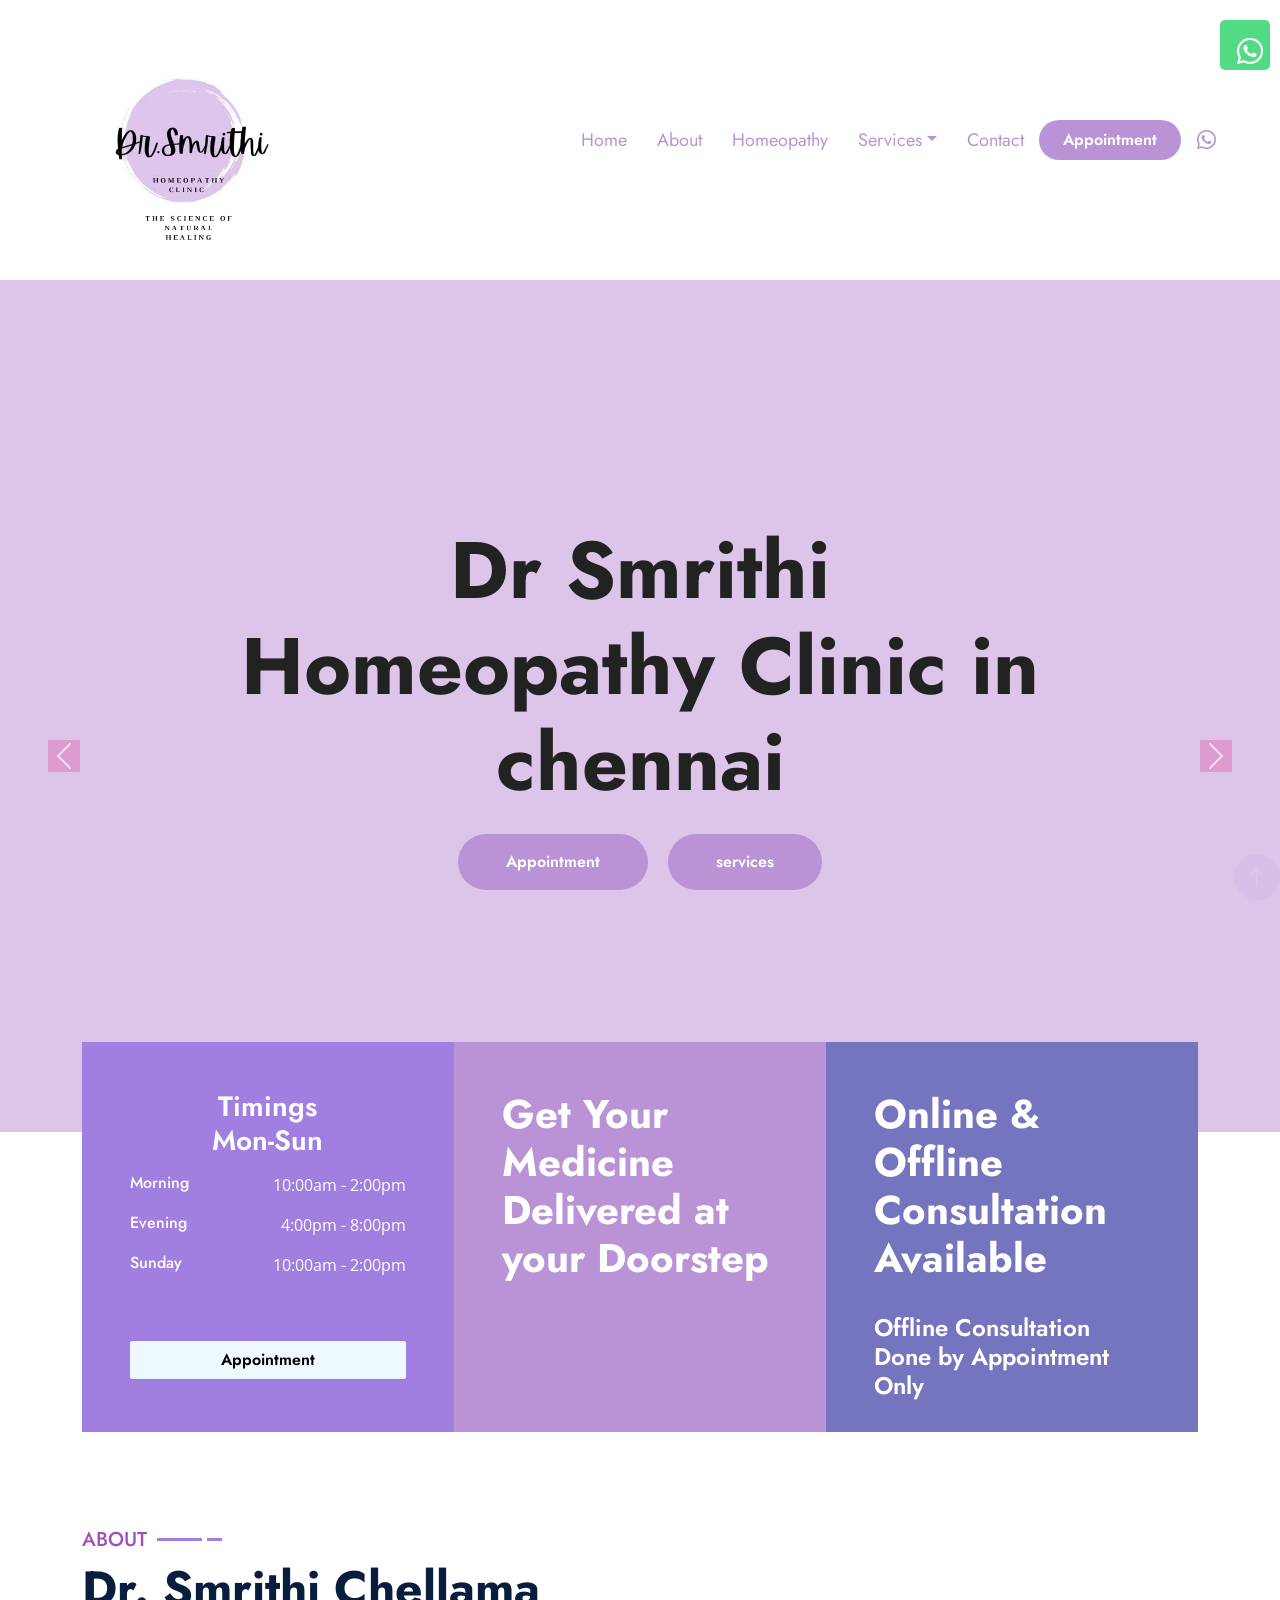
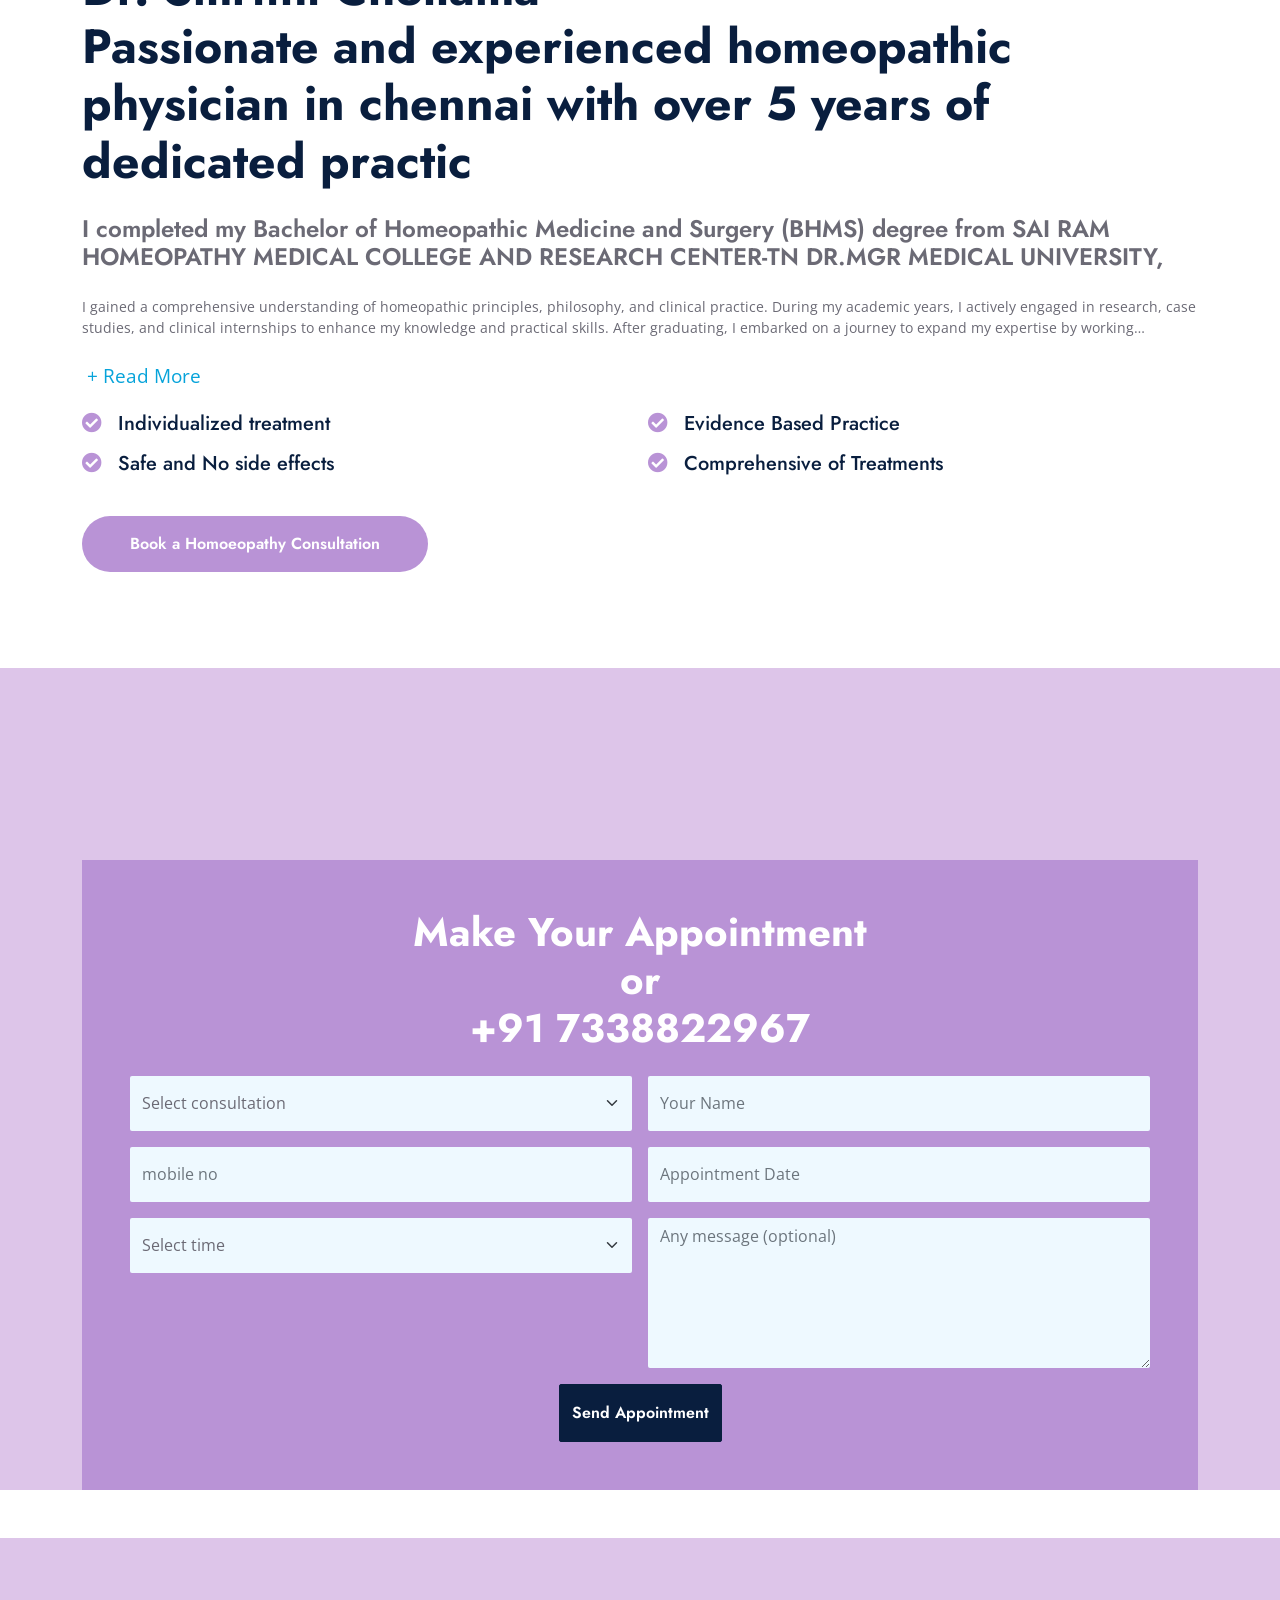
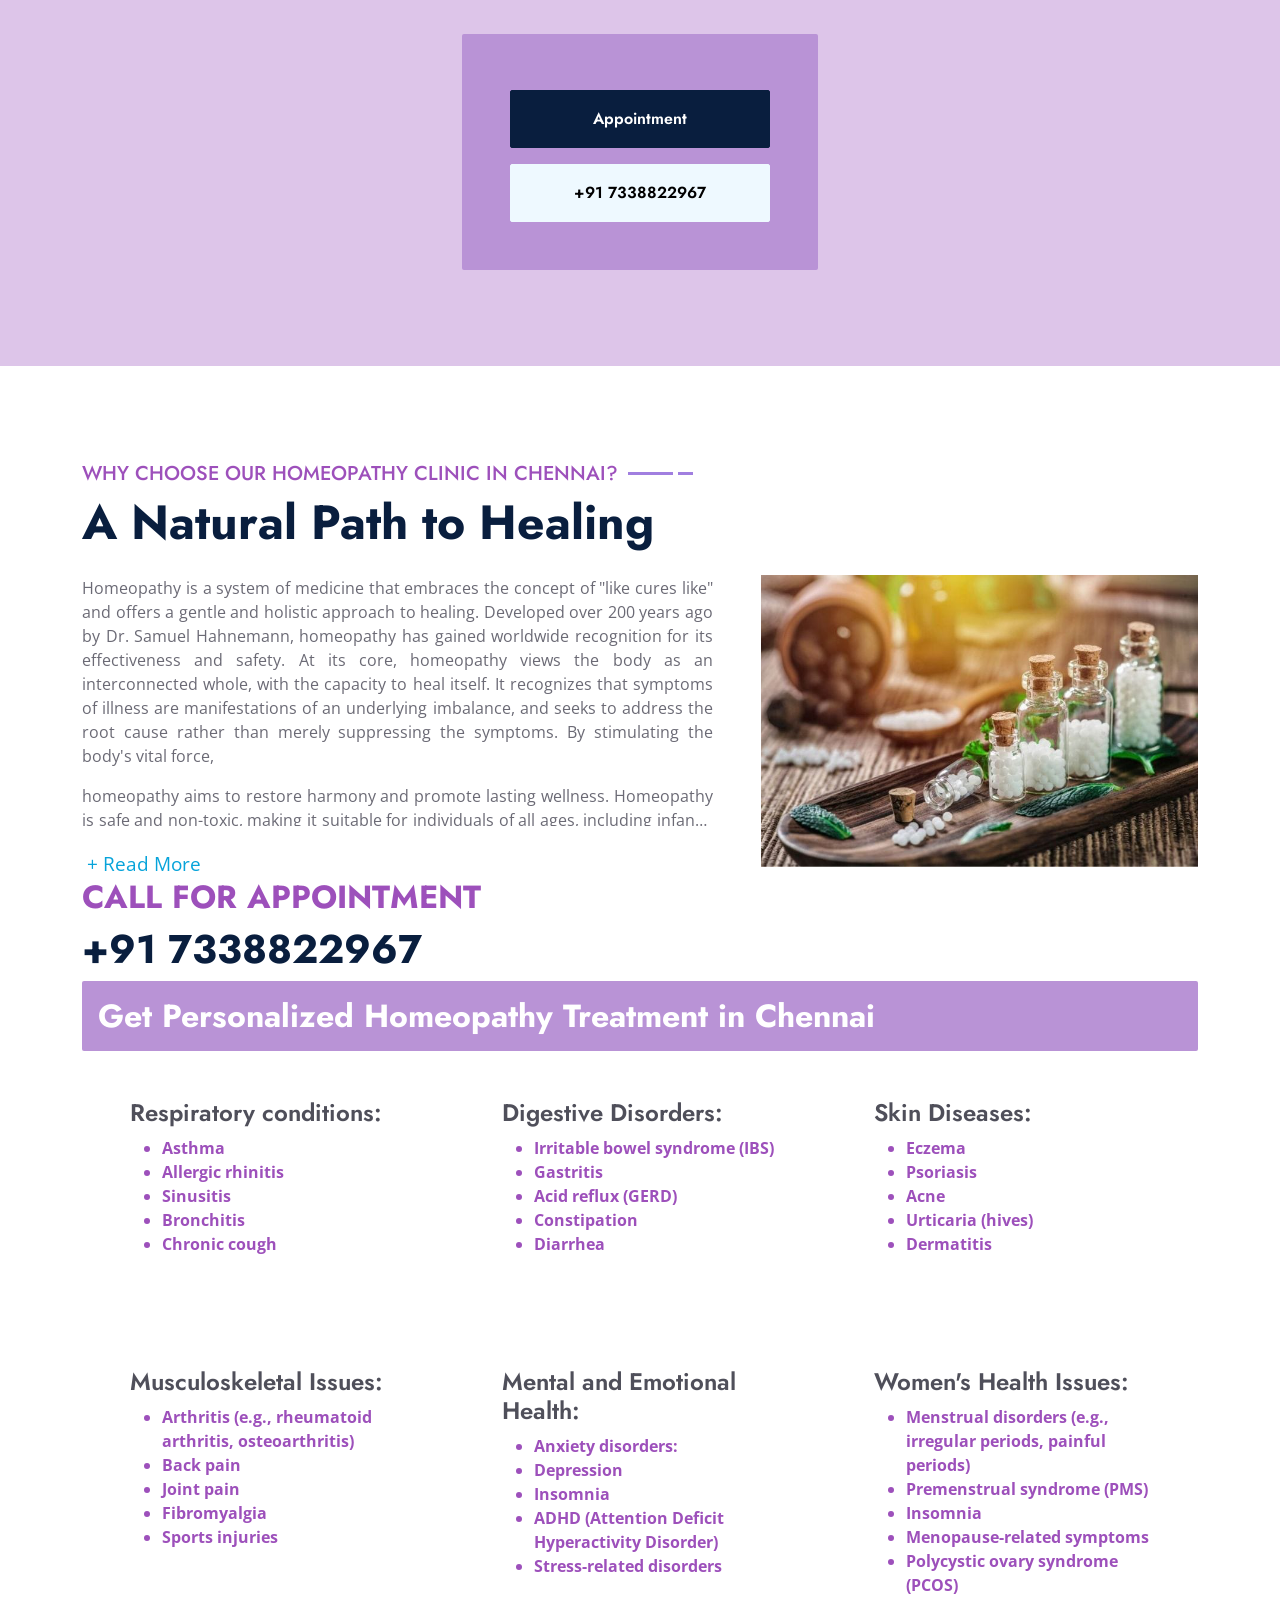
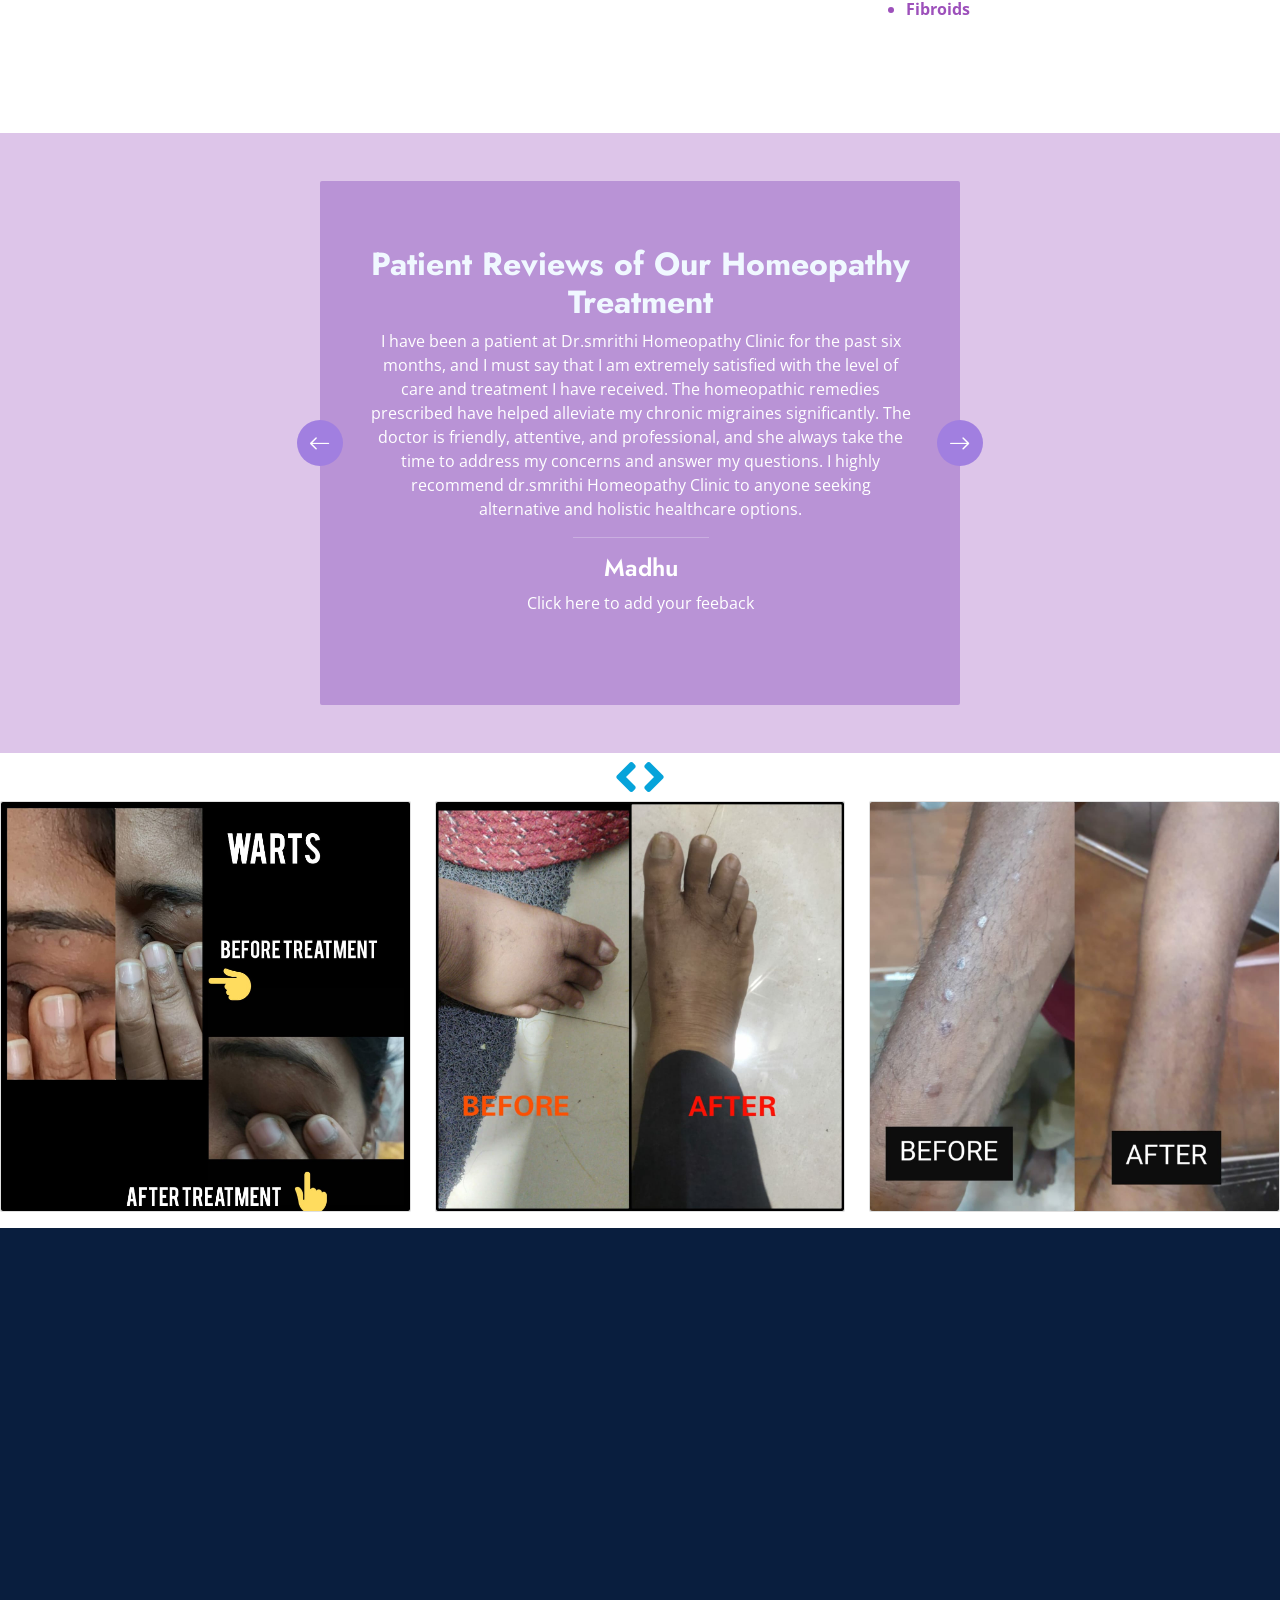
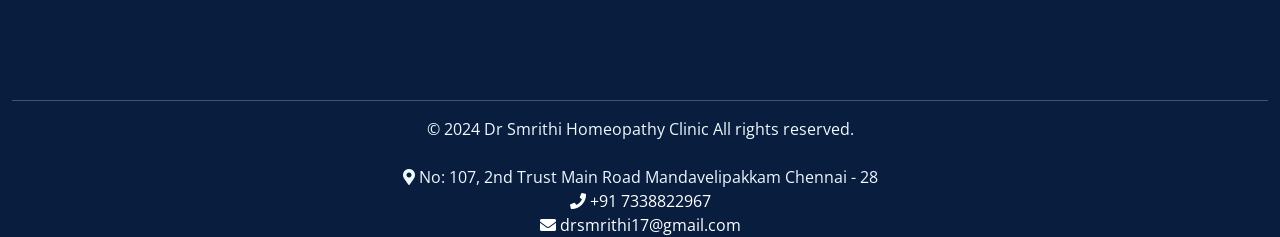
==== commit 391d05c7: "Update index.html" ====
--- a/index.html
+++ b/index.html
@@ -269,7 +269,7 @@
                   <section id="hero">  
                 </h5>
                 <h1 class="display-1 text-custom mb-md-4 animated zoomIn" >
-                  Dr Smrithi Homeopathy  Clinic            
+                  Dr Smrithi Homeopathy  Clinic in chennai            
                     </h1> 
                 <a
                   href="#appo"
@@ -396,7 +396,7 @@
           <div id="summary">
               <div class="section-title mb-4">
                 <h5 class="position-relative d-inline-block text-primary-custom text-uppercase">About</h5>
-                <h1 class="display-5 mb-0">Dr. Smrithi Chellama<br>I Am passionate and experienced homeopathic physician with over 5 years of dedicated practice</h1>
+                <h1 class="display-5 mb-0">Dr. Smrithi Chellama<br>Passionate and experienced homeopathic physician in chennai with over 5 years of dedicated practic</h1>
               </div>
               <h4 class="text-body fst-strong mb-4">I completed my Bachelor of Homeopathic Medicine and Surgery (BHMS) degree from SAI RAM HOMEOPATHY MEDICAL COLLEGE AND RESEARCH CENTER-TN DR.MGR MEDICAL UNIVERSITY,
               </h4>
@@ -469,7 +469,8 @@
           href="#appo"
           class="btn btn-primary py-3 px-5 mt-4 wow zoomIn"
           data-wow-delay="0.6s"
-          >Make Appointment</a
+          >Book a Homoeopathy Consultation 
+</a
         >          
         </div>
 
@@ -782,7 +783,8 @@
             <div class="col-lg-7"  >
               <div class="section-title mb-4">
                 <h5 class="position-relative d-inline-block text-primary-custom text-uppercase">
-                  Homeopathy
+Why Choose Our Homeopathy Clinic in Chennai?
+
                 </h5>
                 <h1 class="display-5 mb-0  ">
                   A Natural Path to Healing
@@ -836,7 +838,8 @@
           </div>
           
           <div class="section-title">
-            <h2 class="text-dark bg-purple text-dark p-3 mb-0 rounded" style="color: #fff !important; background:#b993d6;">Services At Our Clinic</h2>
+            <h2 class="text-dark bg-purple text-dark p-3 mb-0 rounded" style="color: #fff !important; background:#b993d6;"> Get Personalized Homeopathy Treatment in Chennai
+</h2>
           </div>
           
 <section id="service">
@@ -989,7 +992,7 @@
                   alt=""
                 />-->
                 <p class="fs-5">
-                  <h2 style="color: aliceblue;">Reviews</h2>
+                  <h2 style="color: aliceblue;"> Patient Reviews of Our Homeopathy  Treatment</h2>
                
                   I have been a patient at Dr.smrithi  Homeopathy Clinic for the past six months, and I must say that I am extremely satisfied with the level of care and treatment 
                   I have received. The homeopathic remedies prescribed  have helped alleviate my chronic migraines significantly. The doctor  is friendly, attentive, and professional, and she always take the time to address my concerns and answer my questions. I highly recommend dr.smrithi Homeopathy Clinic to anyone seeking alternative and holistic healthcare options.
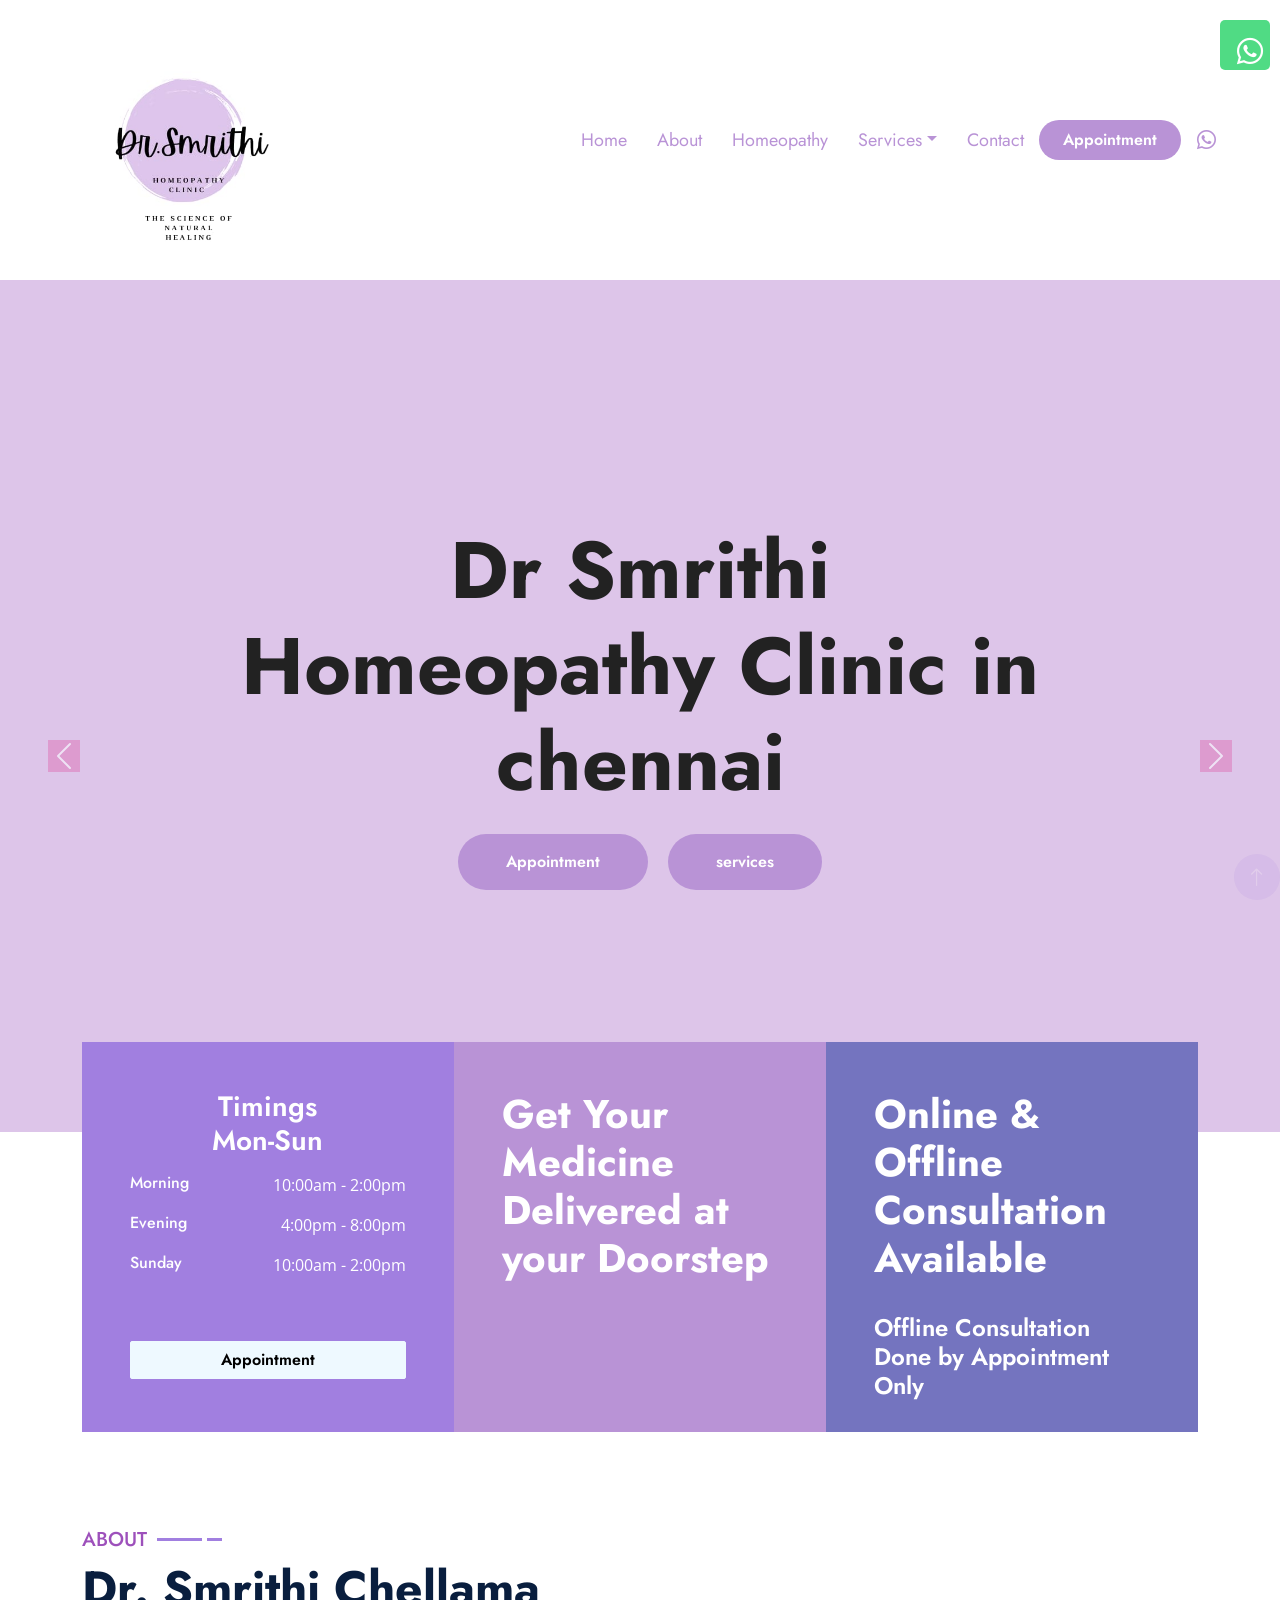
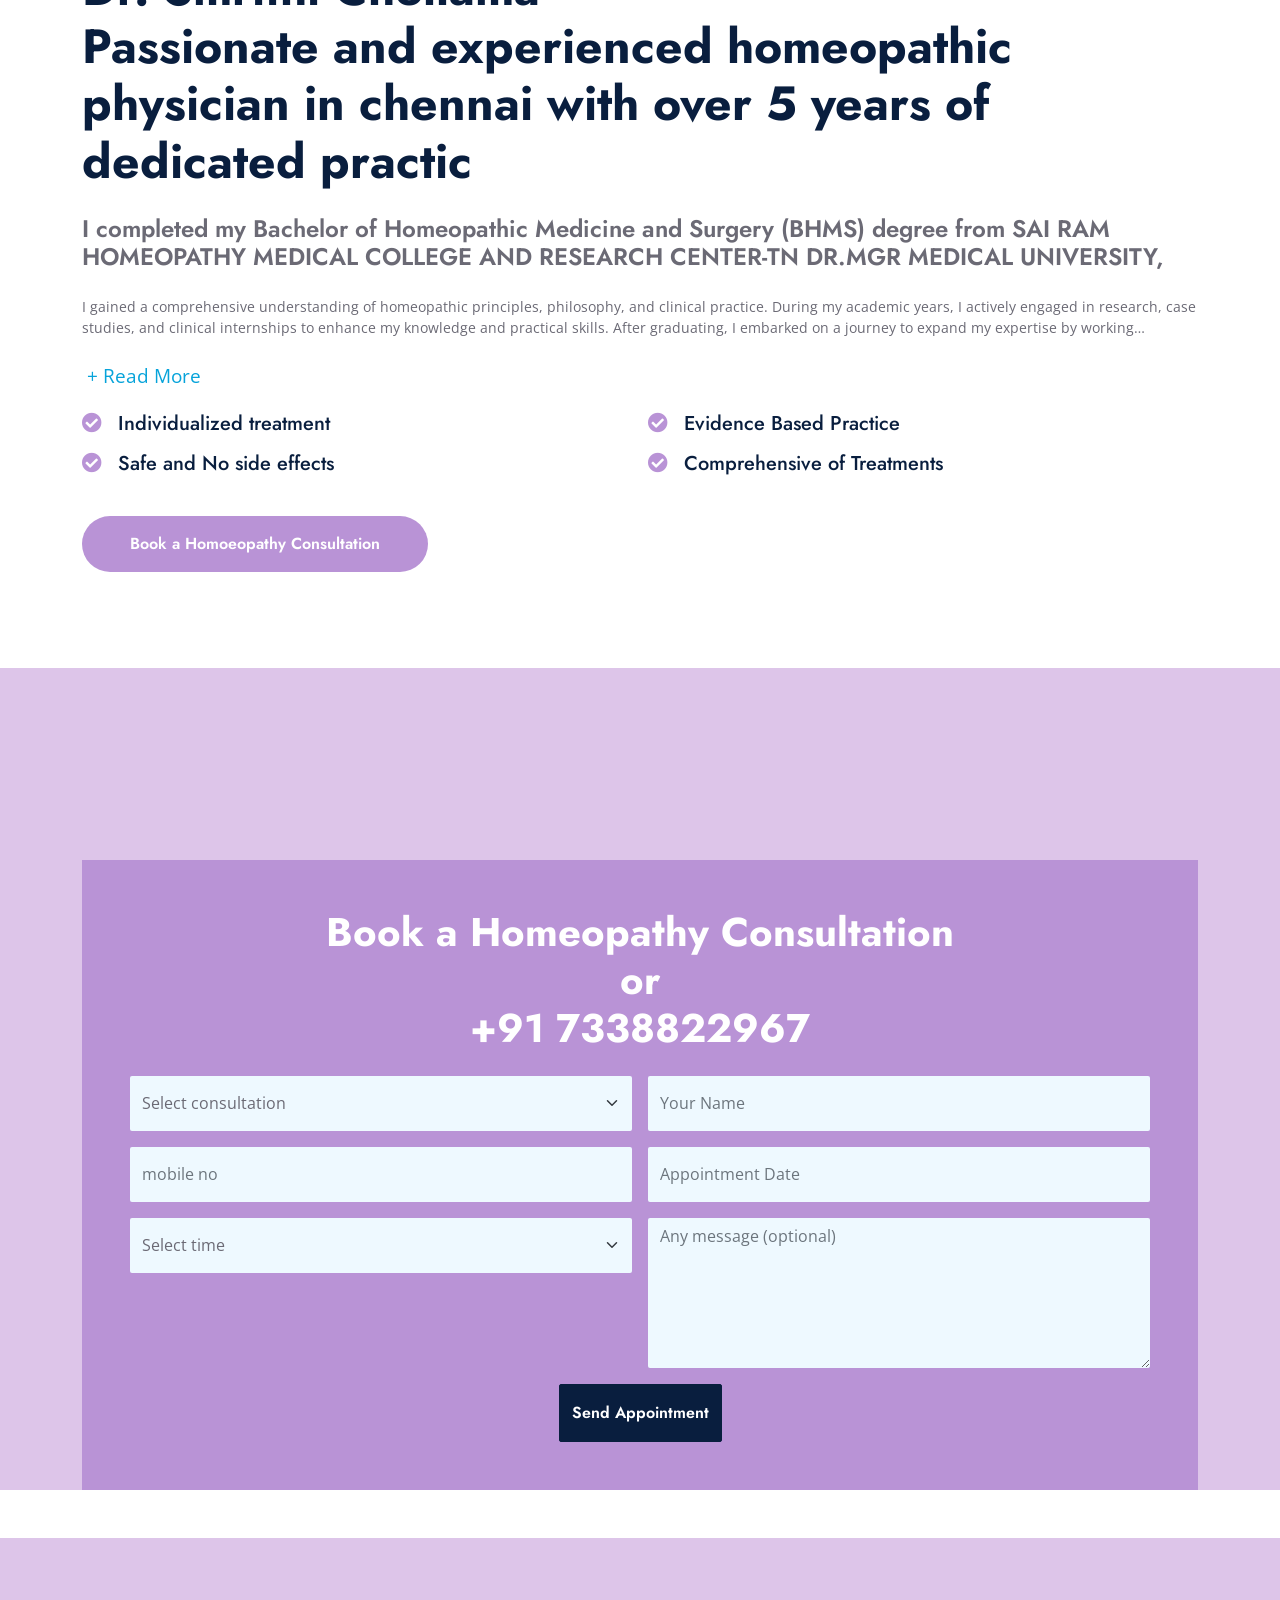
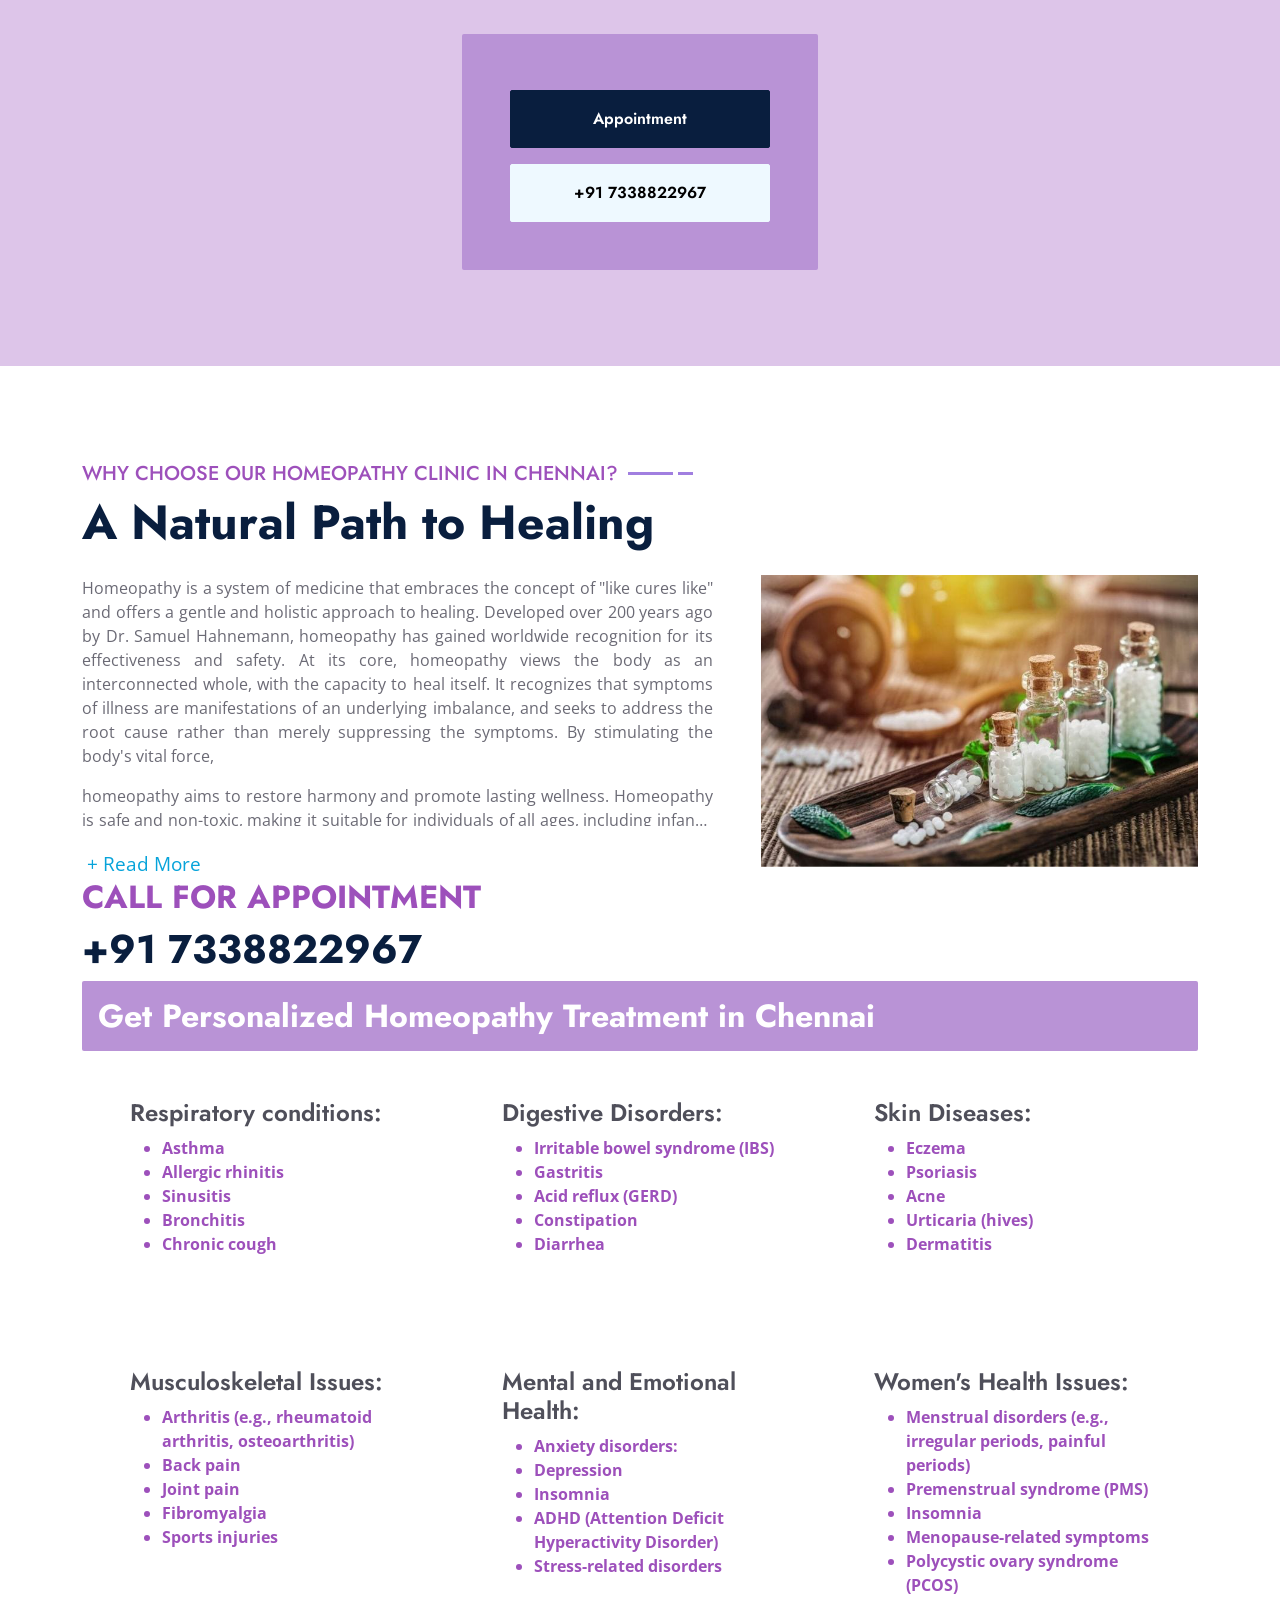
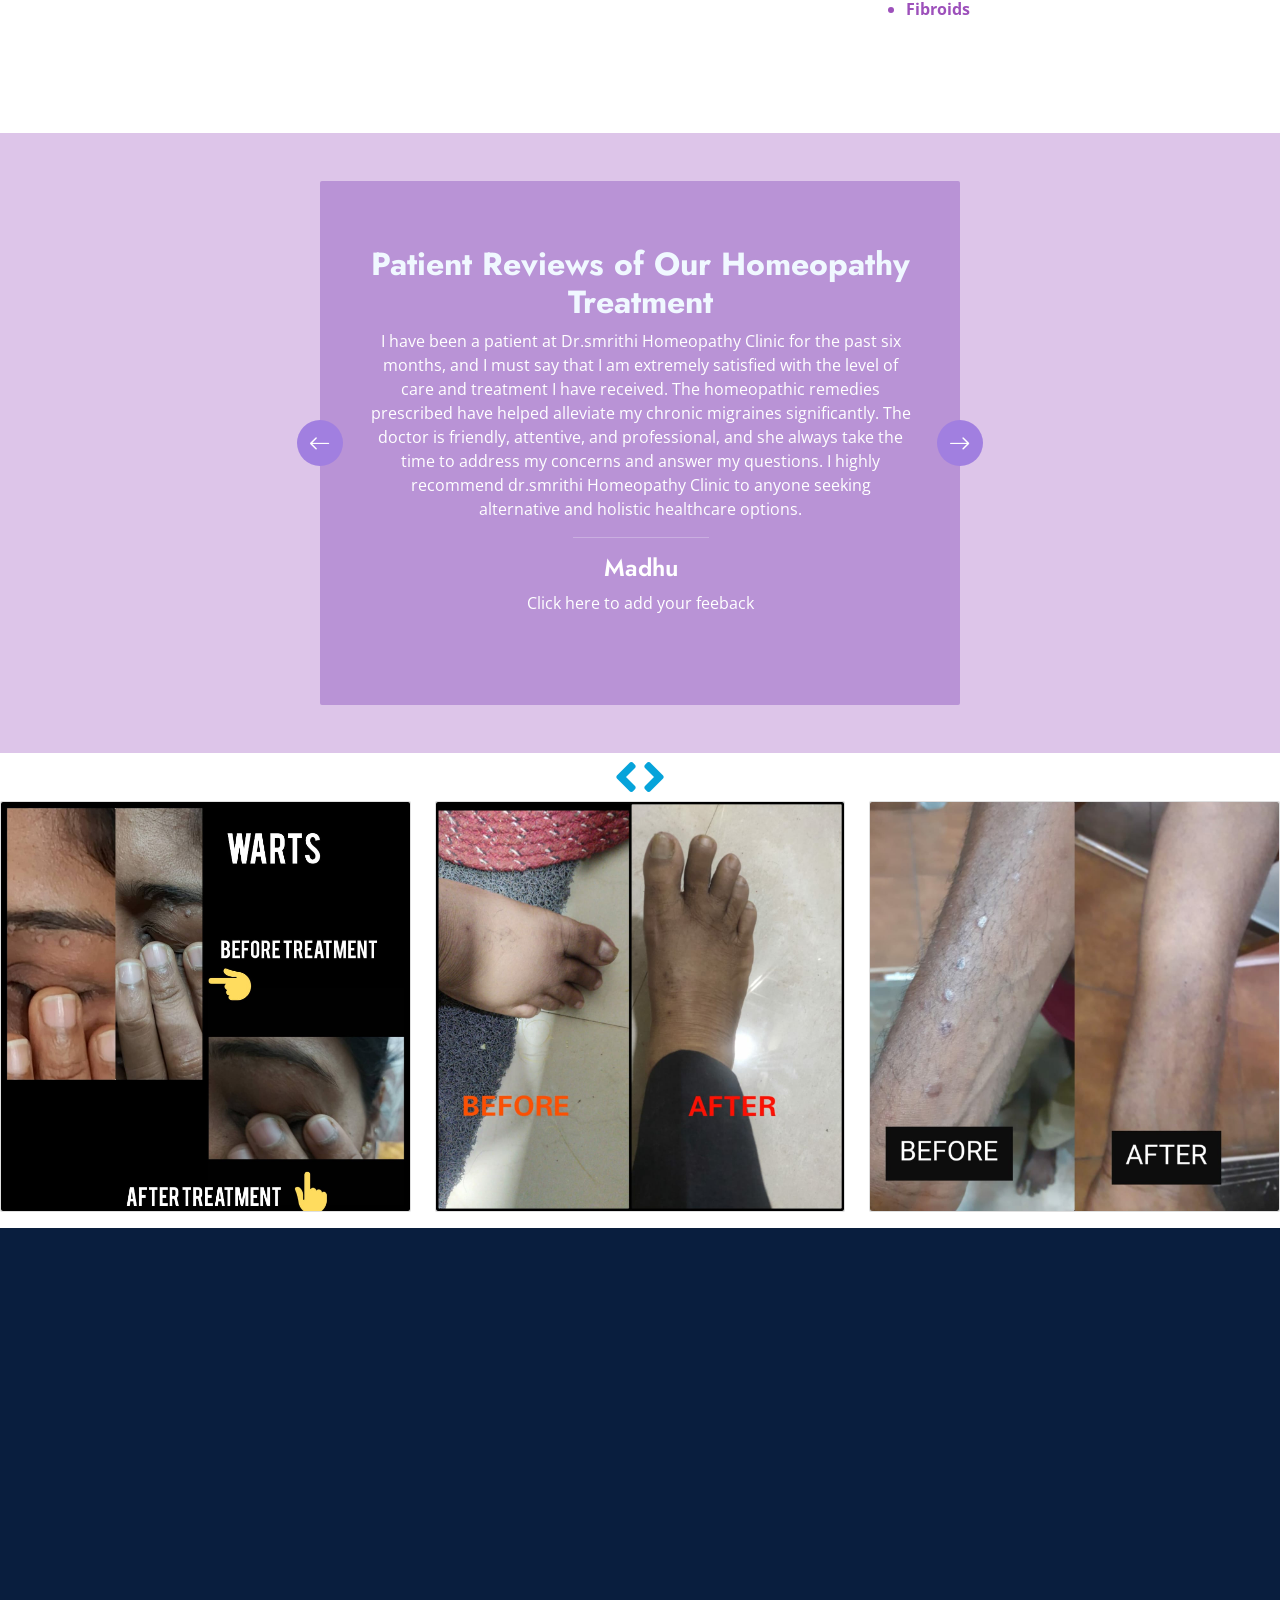
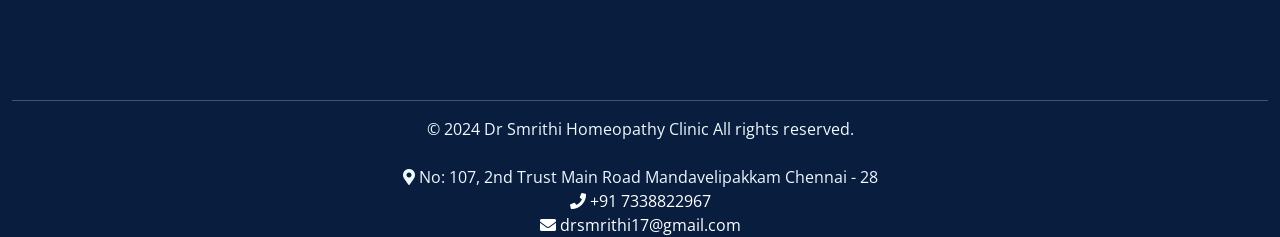
==== commit 06dd80fe: "Update index.html" ====
--- a/index.html
+++ b/index.html
@@ -498,7 +498,8 @@
               class="appointment-form h-100 d-flex flex-column justify-content-center text-center p-5 wow zoomIn"
               data-wow-delay="0.6s"
             >
-              <h1 class="text-white mb-4">Make Your Appointment <br>or<br><span class="mobno "><a class="text-white" href="tel:+917338822967 "> +91 7338822967</a></span></h1>
+              <h1 class="text-white mb-4">Book a Homeopathy Consultation 
+ <br>or<br><span class="mobno "><a class="text-white" href="tel:+917338822967 "> +91 7338822967</a></span></h1>
             
             <style>
 
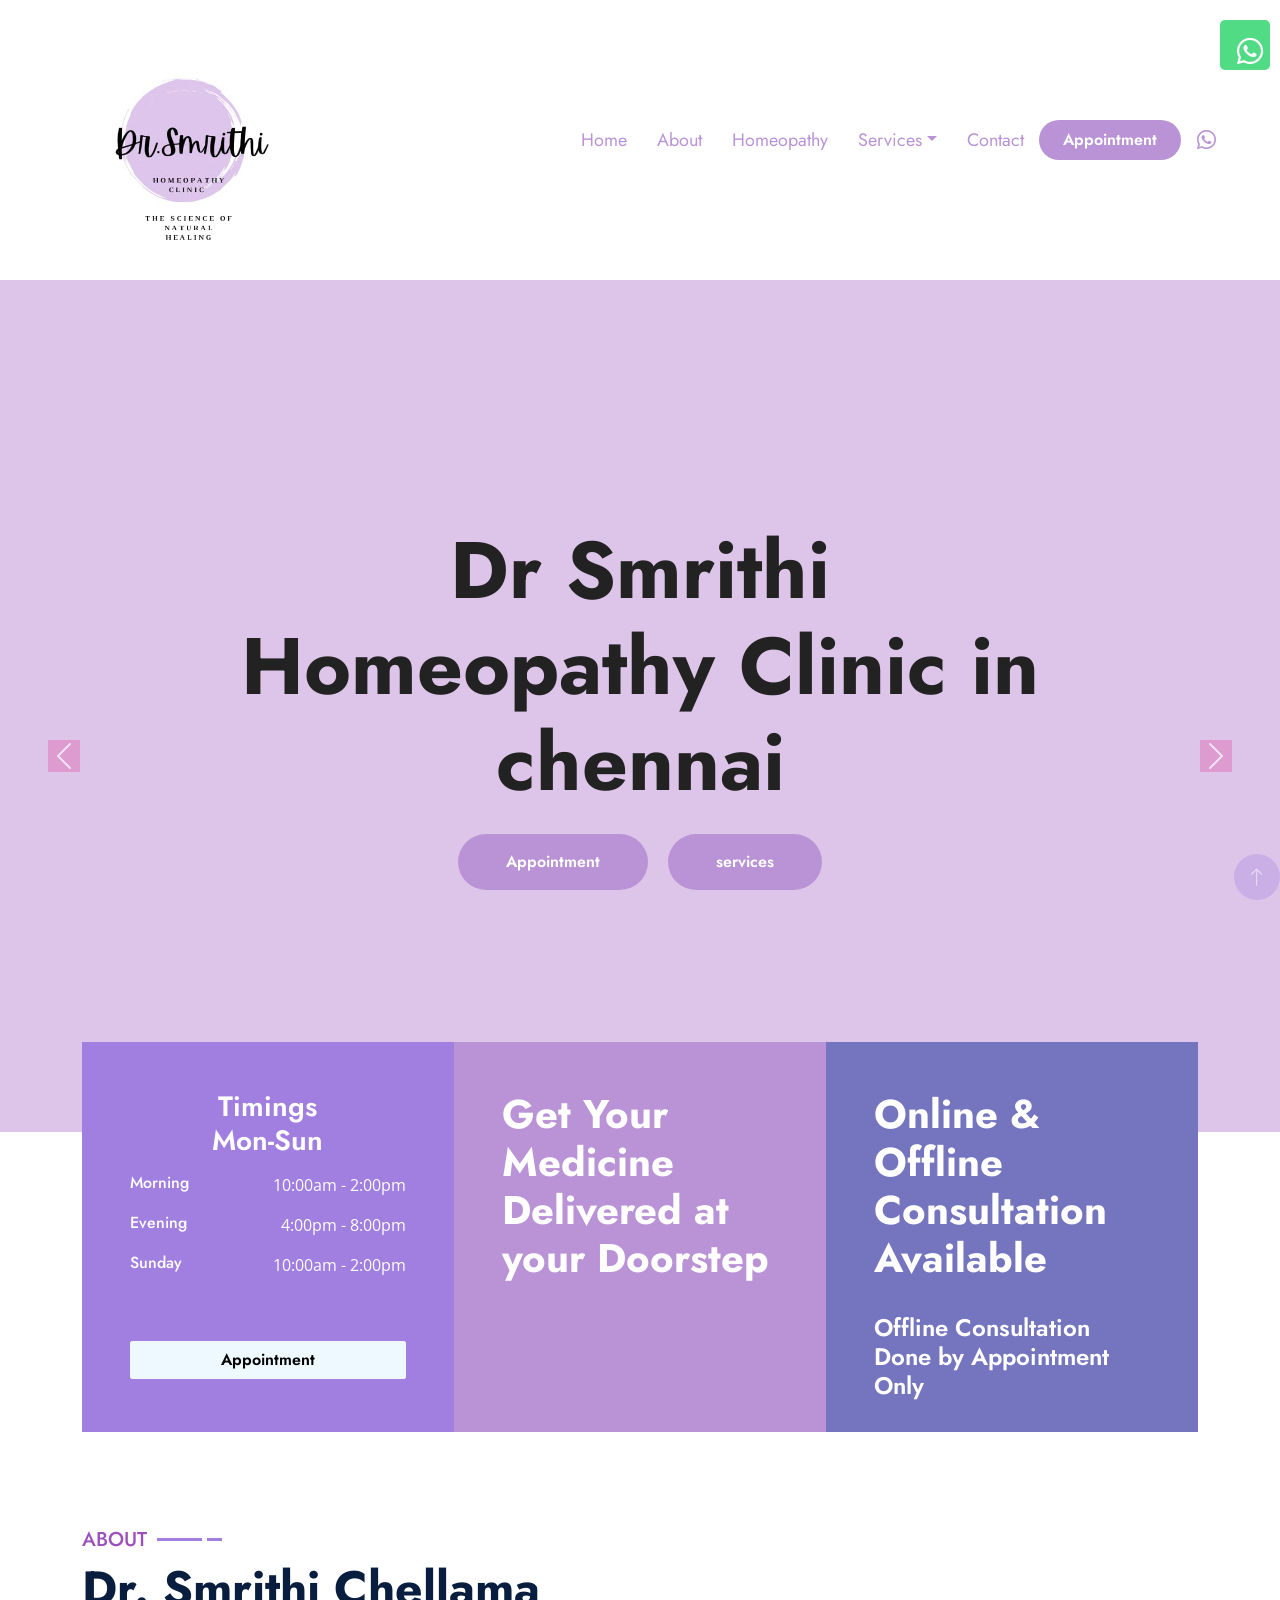
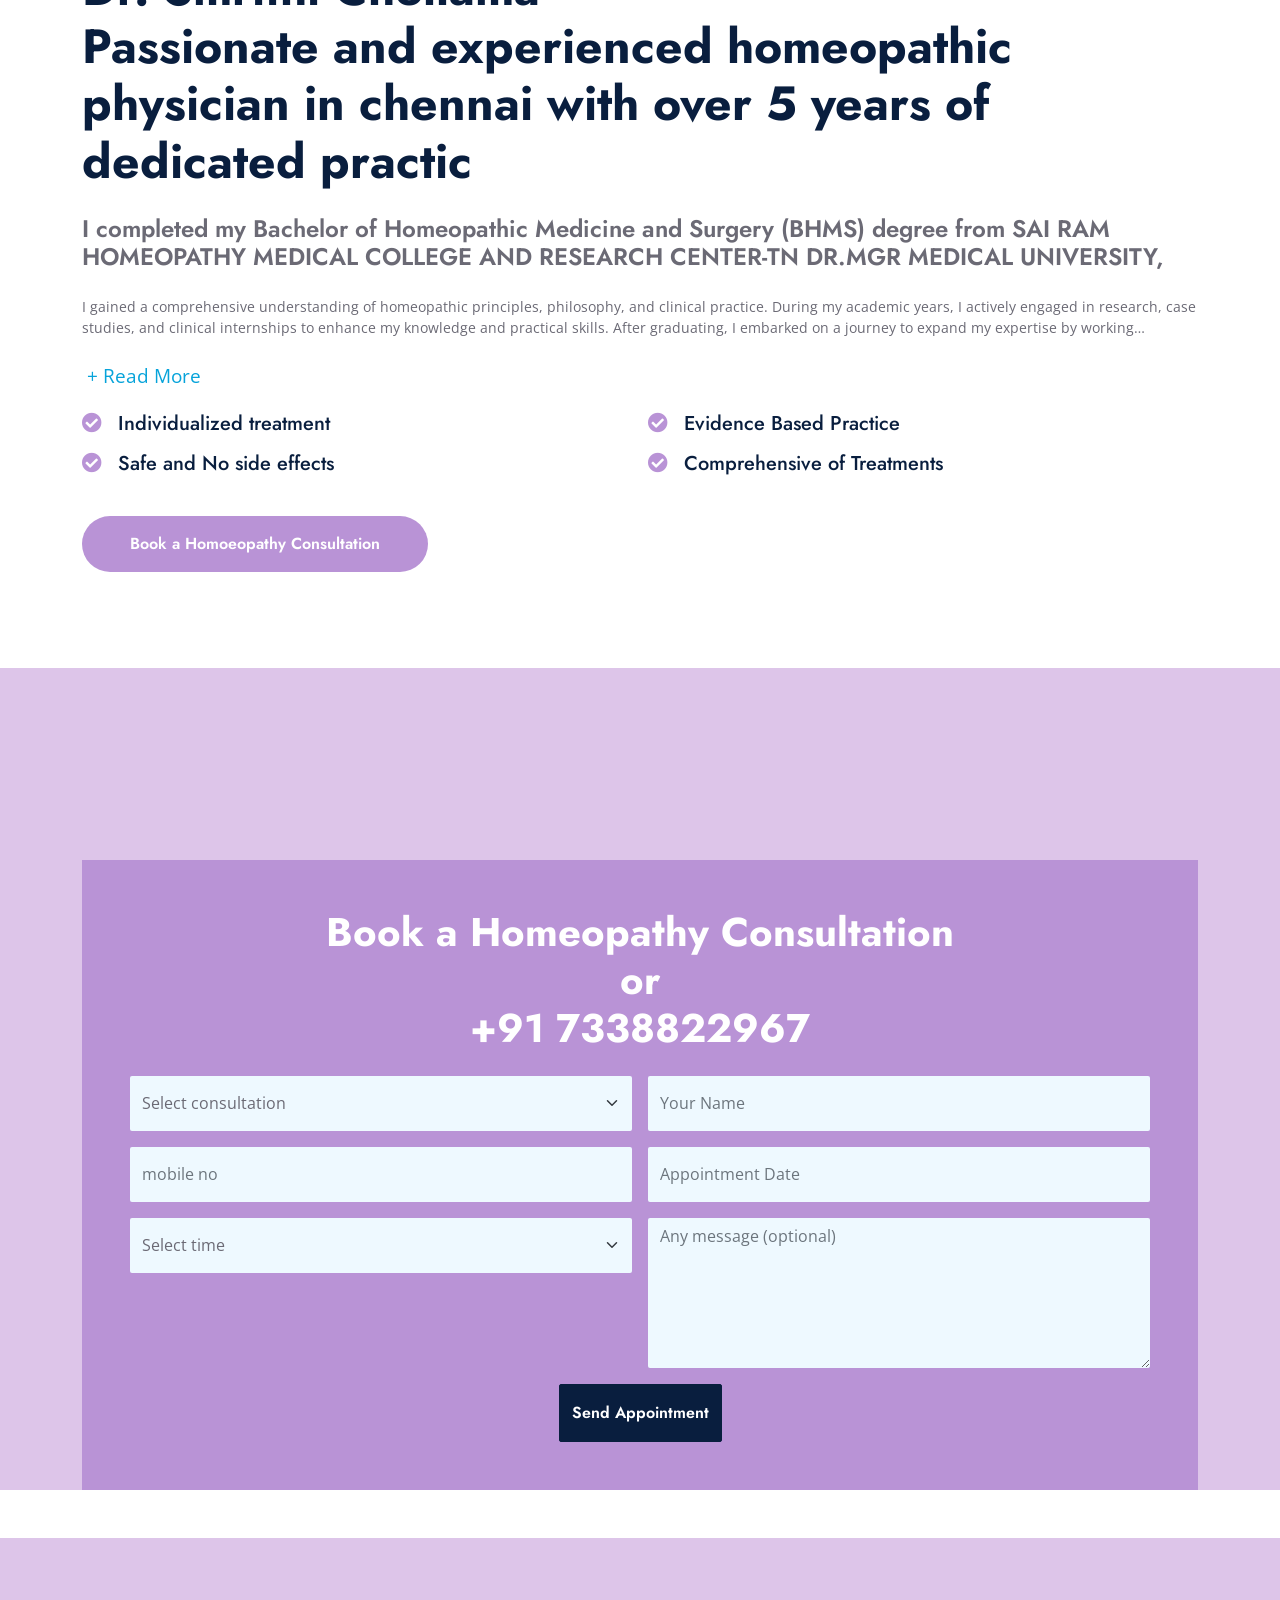
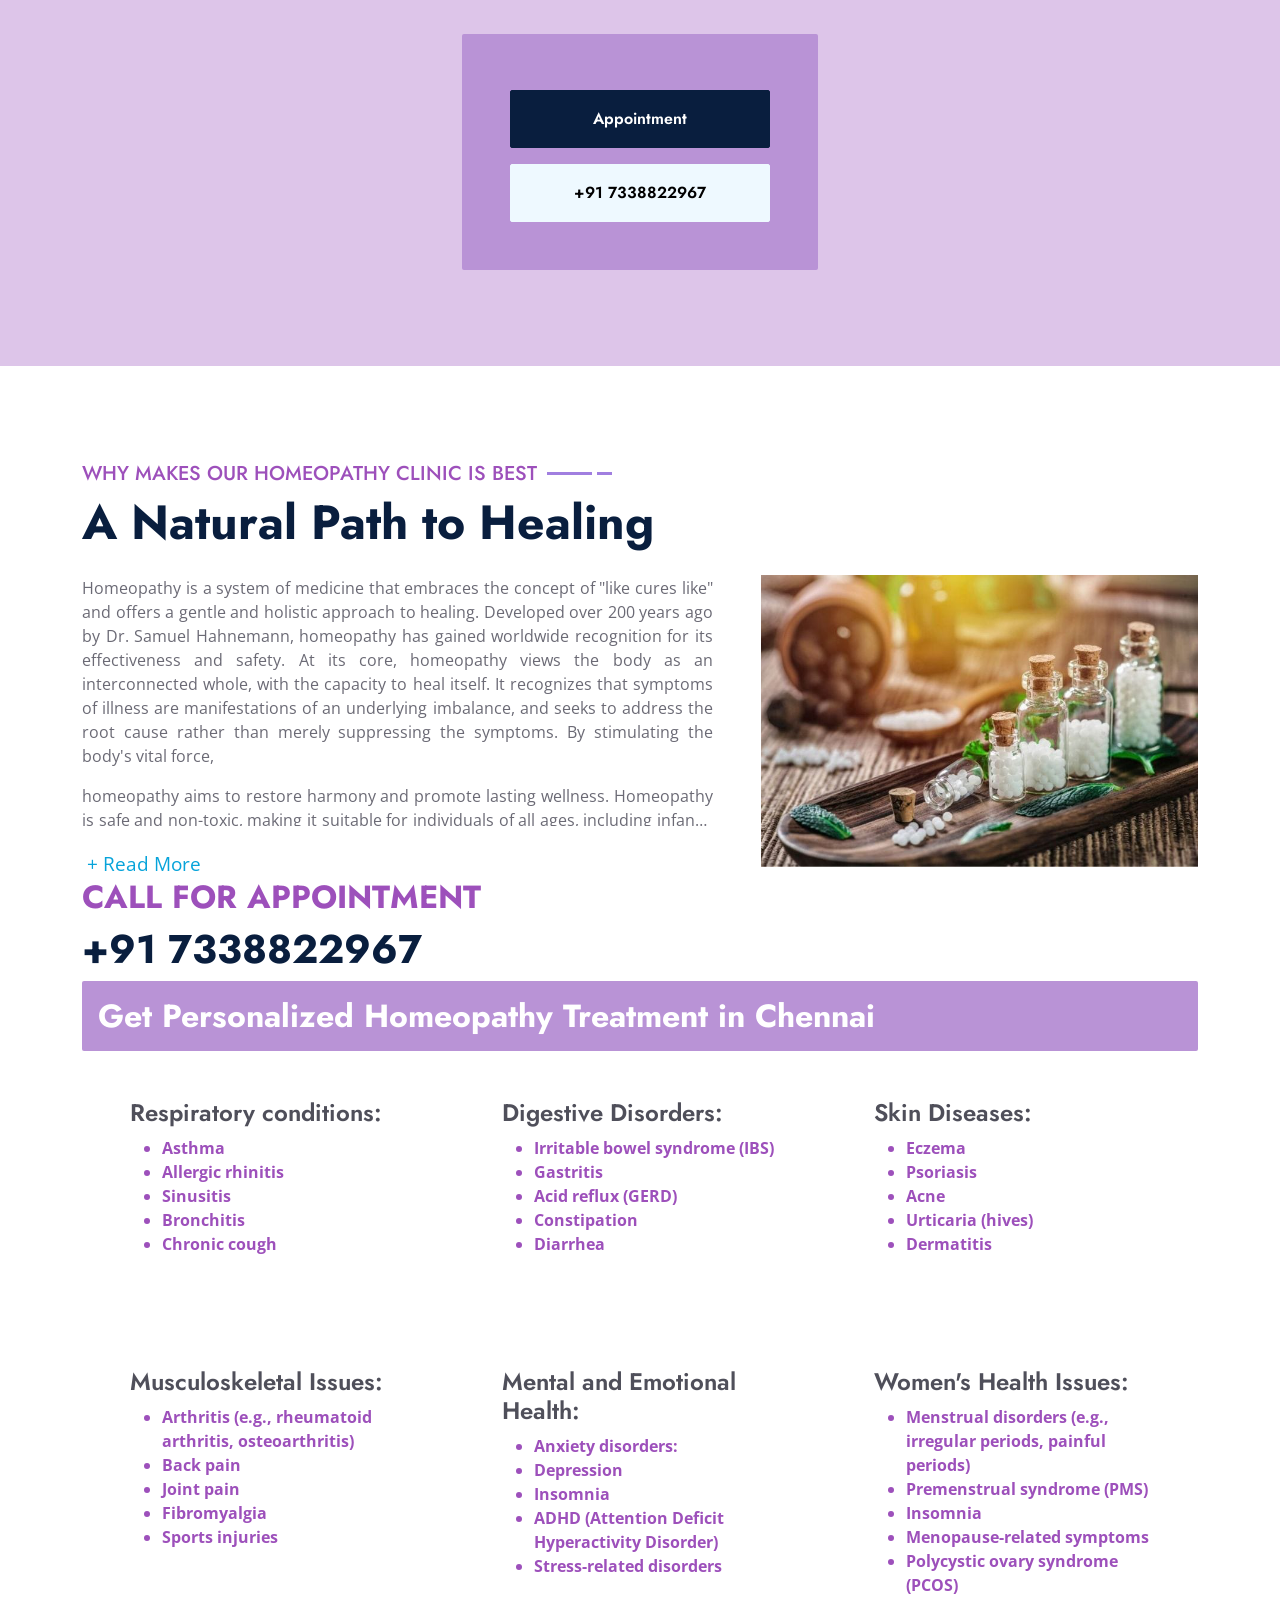
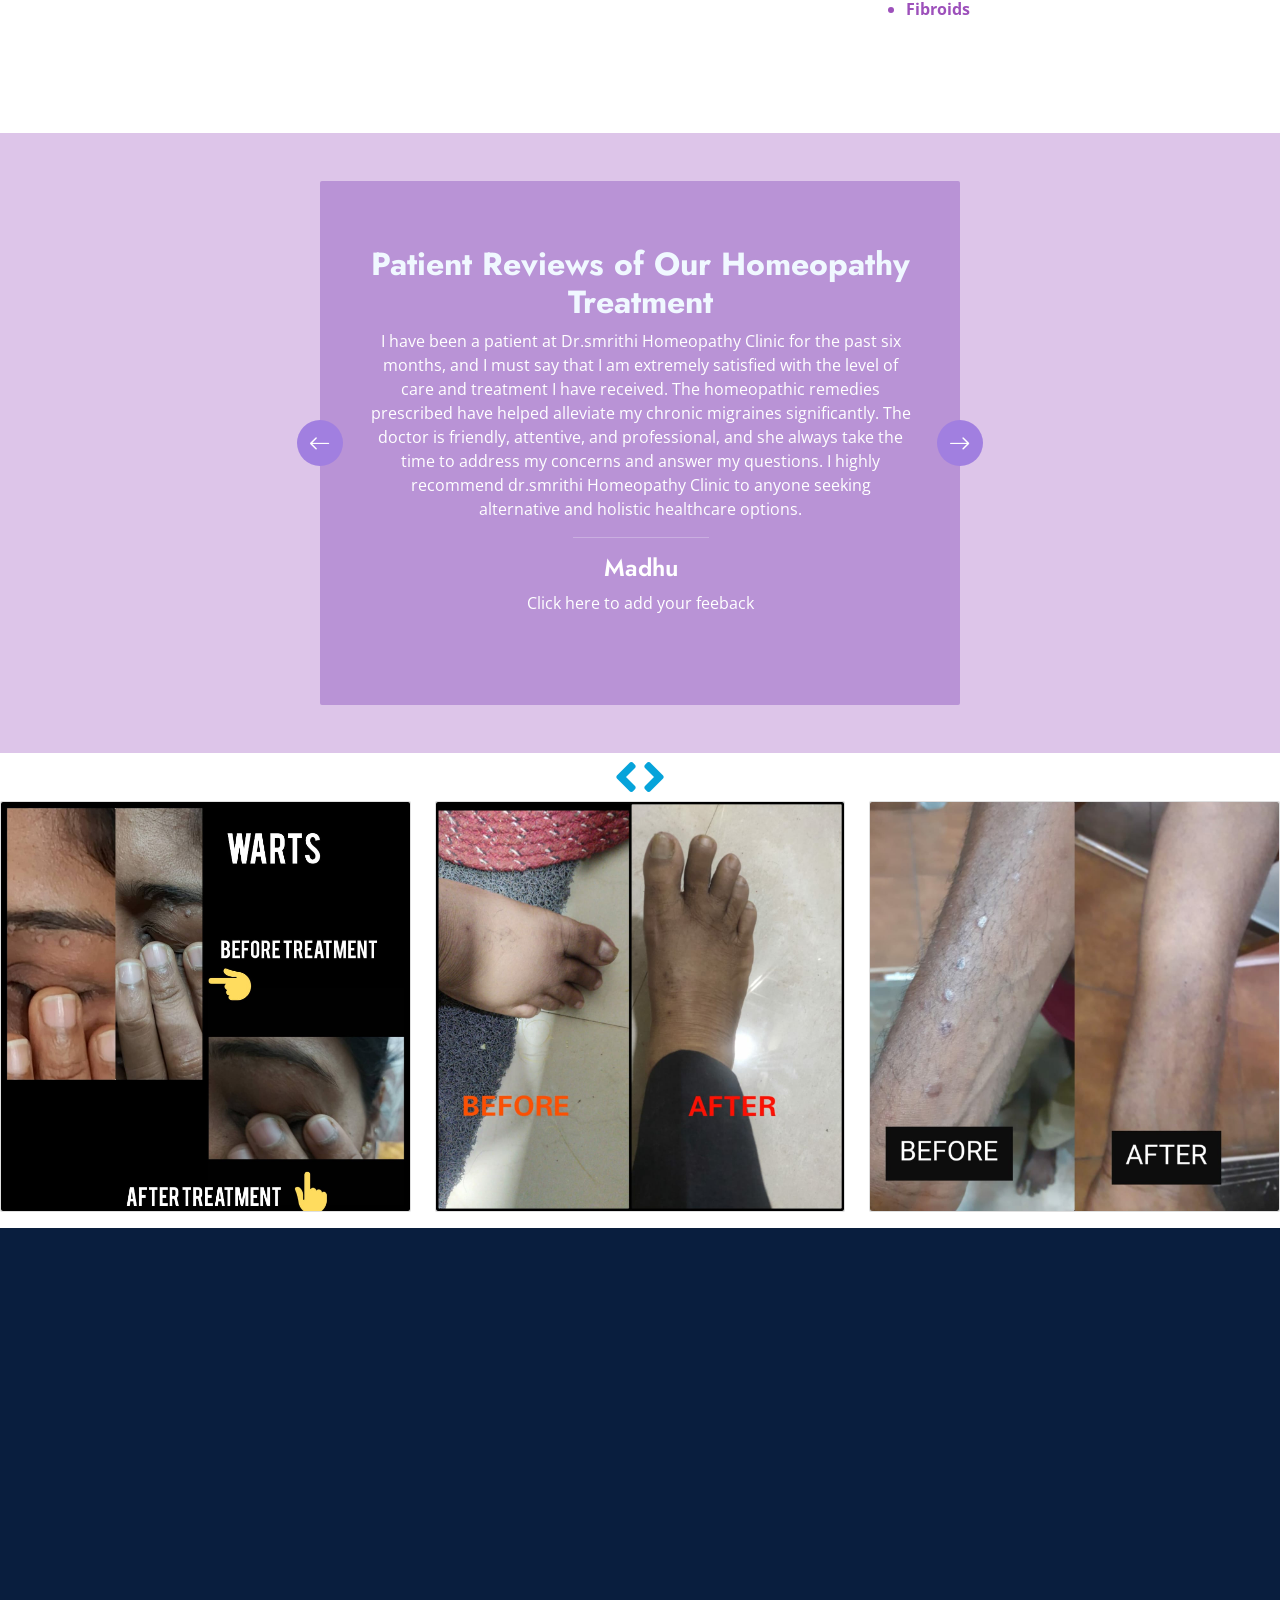
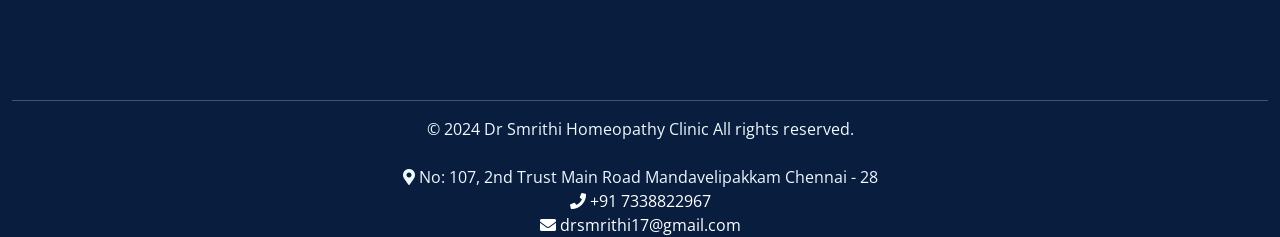
==== commit e132784d: "Update index.html" ====
--- a/index.html
+++ b/index.html
@@ -784,7 +784,7 @@
             <div class="col-lg-7"  >
               <div class="section-title mb-4">
                 <h5 class="position-relative d-inline-block text-primary-custom text-uppercase">
-Why Choose Our Homeopathy Clinic in Chennai?
+Why Makes Our Homeopathy Clinic is Best 
 
                 </h5>
                 <h1 class="display-5 mb-0  ">
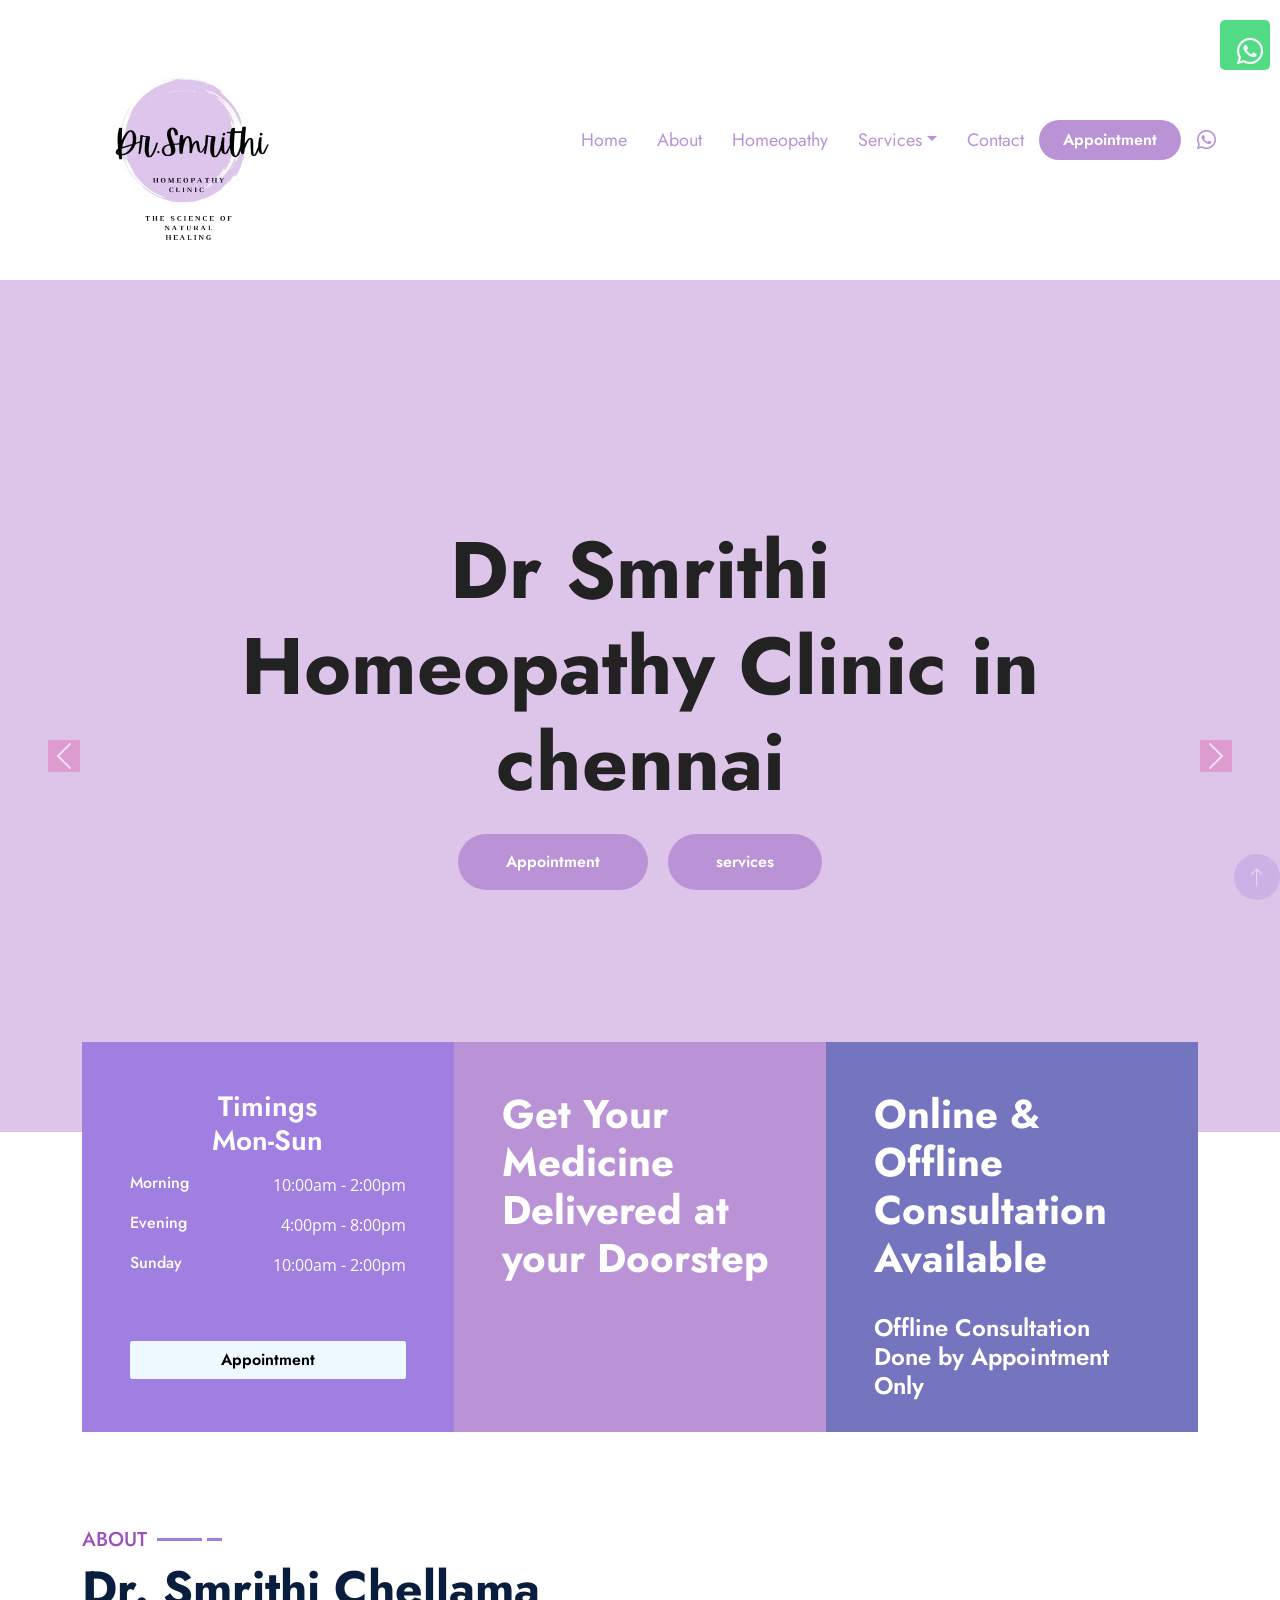
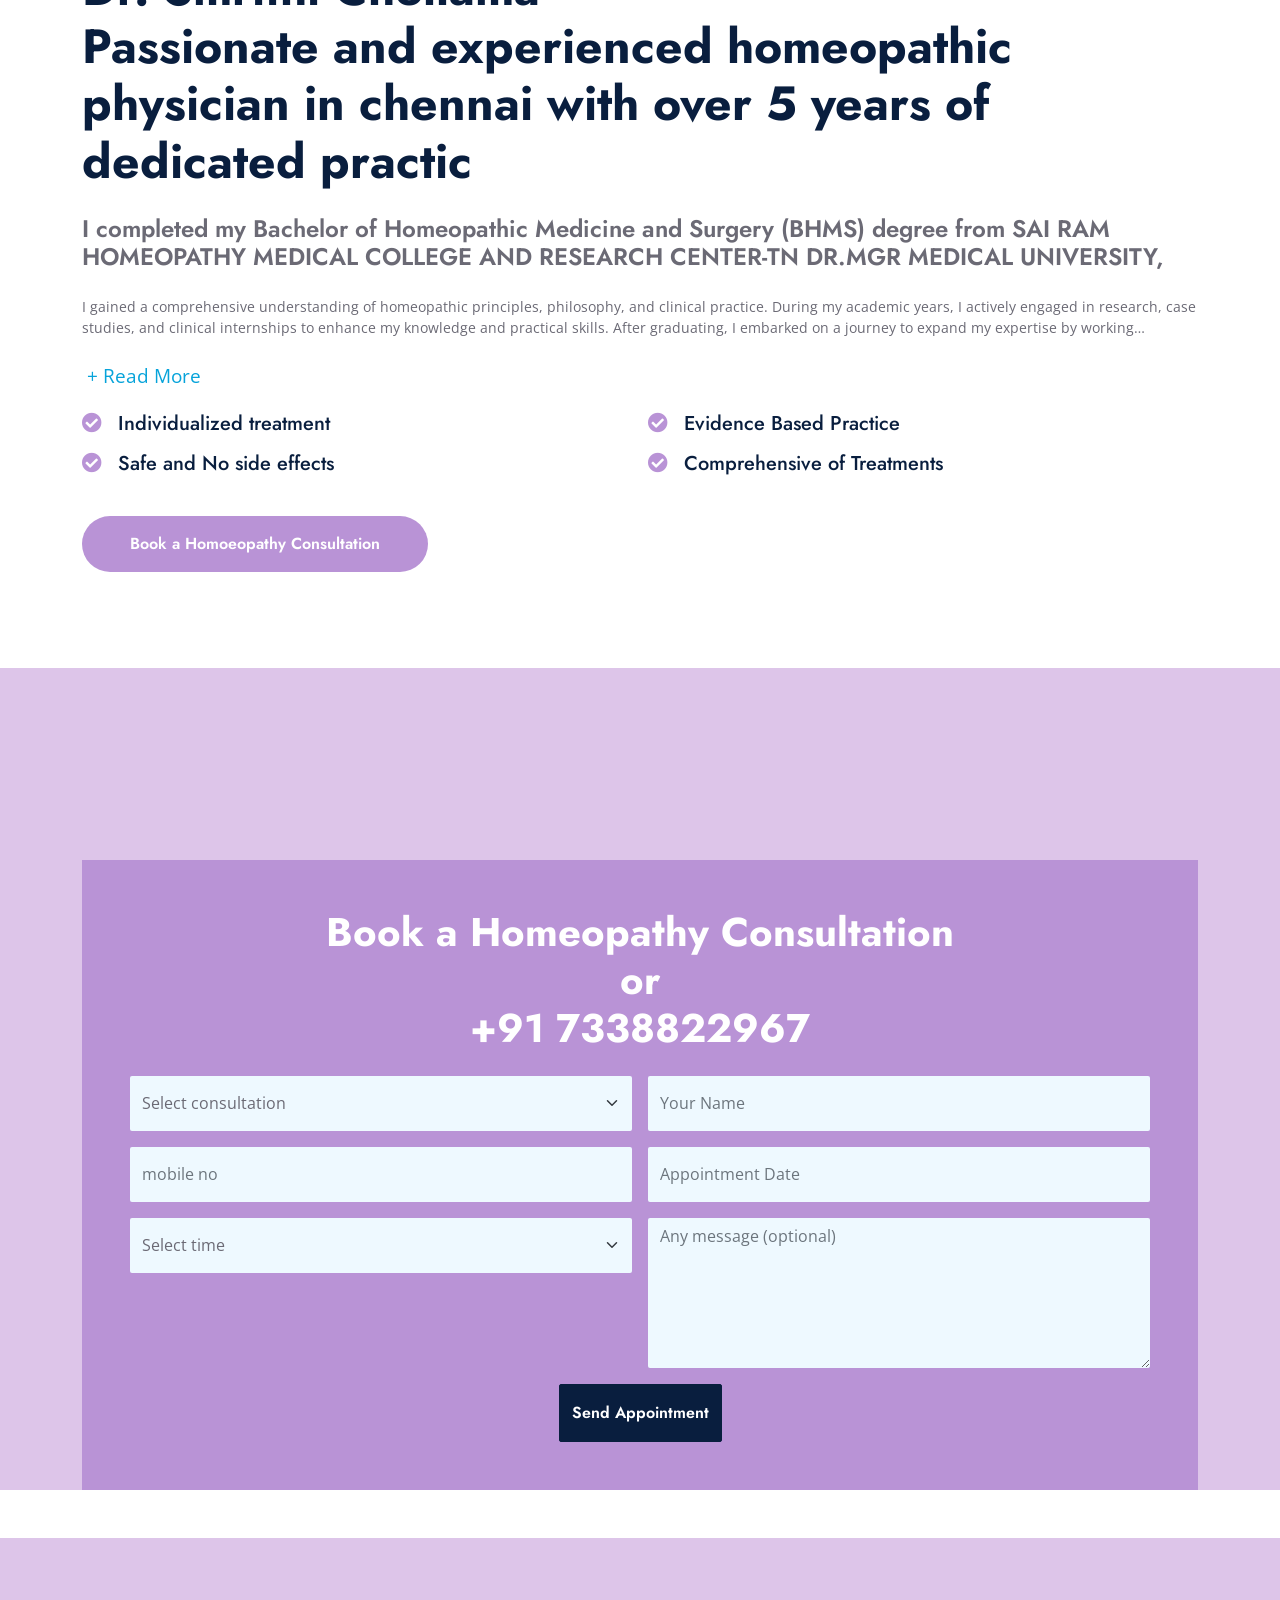
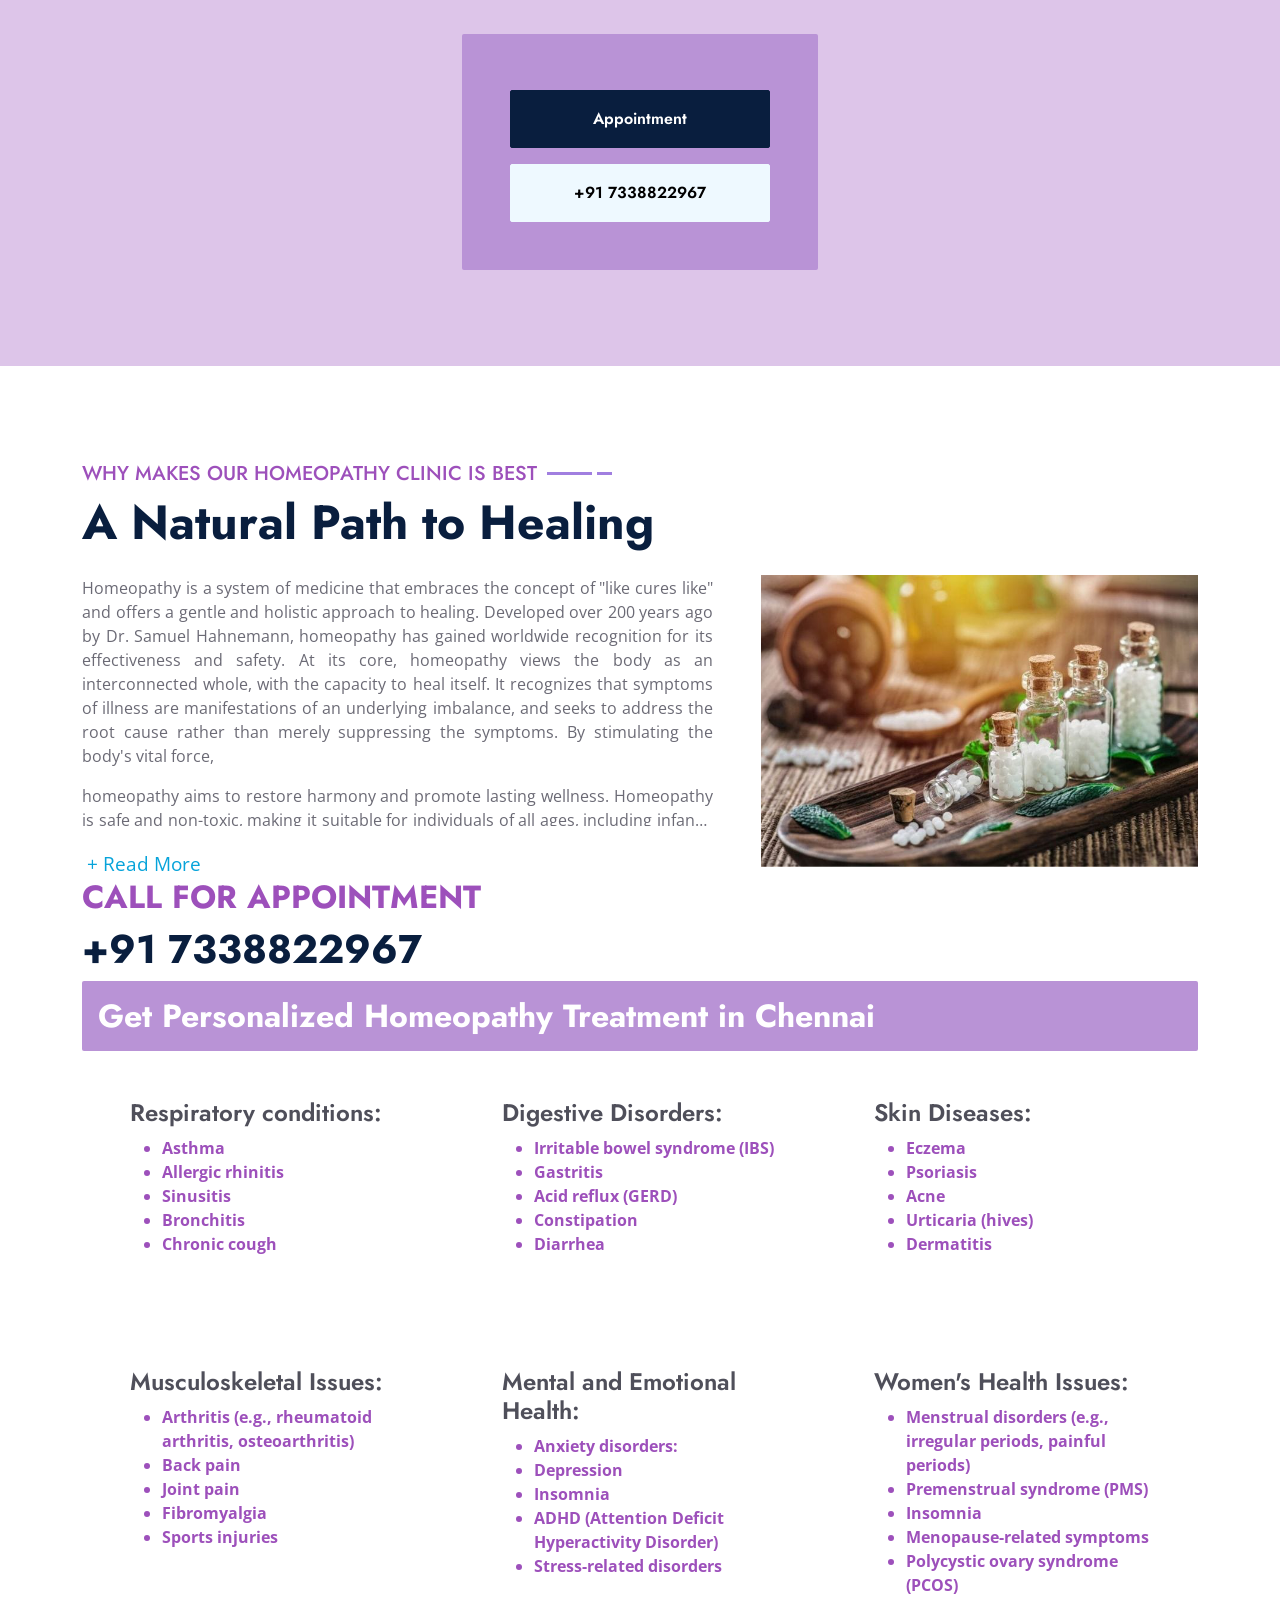
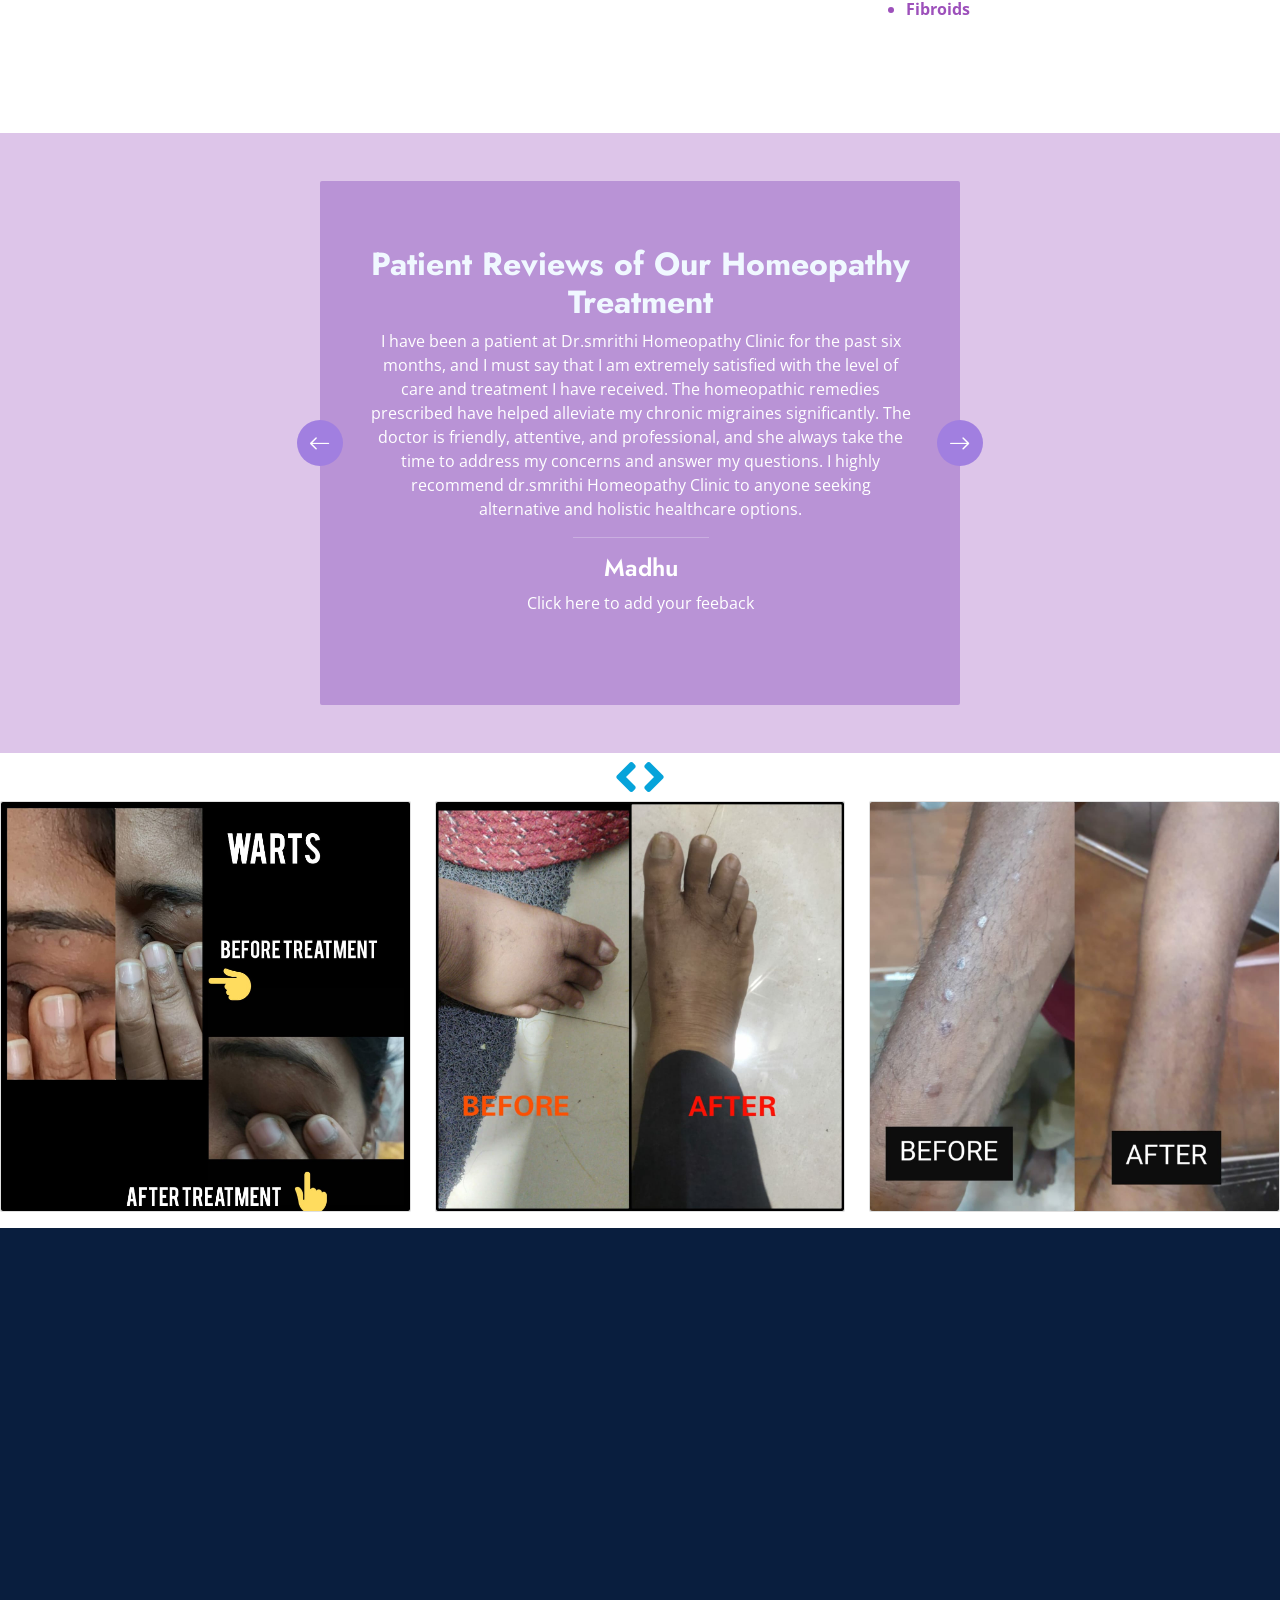
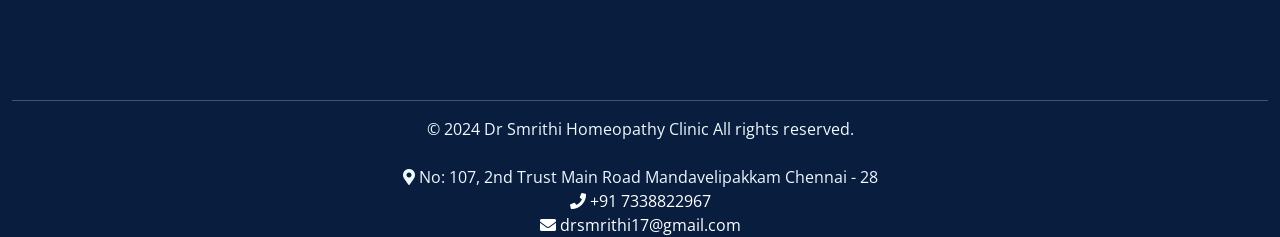
==== commit 1e495580: "Update index.html" ====
--- a/index.html
+++ b/index.html
@@ -6,7 +6,7 @@
     <meta content="width=device-width, initial-scale=1.0" name="viewport" />
     <meta name="description" content="Dr. Smrithi's Homeopathy Clinic in Chennai offers personalized, evidence-based treatments for skin diseases, respiratory issues, and women's health concerns.">
    
-    <link rel="canonical" href="https://www.drsmrithi.in" />
+    <link rel="canonical" href="https://www.drsmrithi.online" />
     <!--meta content="Dr. Smrithi Chellama
 I Am passionate and experienced homeopathic physician with over 5 years of dedicated practice,indiviualized treatment evidence based pratice" name="description" /-->
     <link rel="stylesheet" href="https://cdnjs.cloudflare.com/ajax/libs/font-awesome/5.15.3/css/all.min.css" integrity="sha512-IU3VZtxpG8+7xSH8evvDnFx4os18JwfeJY3tgf+AWJ+EE/3skA66EwtI6YbwOBy3BM5NlUKdSg9Hj4rGWy4smw==" crossorigin="anonymous" />
@@ -15,7 +15,7 @@
   "@context": "https://schema.org",
   "@type": "Organization",
   "name": "Dr. Smrithi's Homeopathy Clinic",
-  "url": "https://www.drsmrithi.in",
+  "url": "https://www.drsmrithi.online",
   "logo": "./img/tablet.jpeg",
   "sameAs": [],
   "contactPoint": {
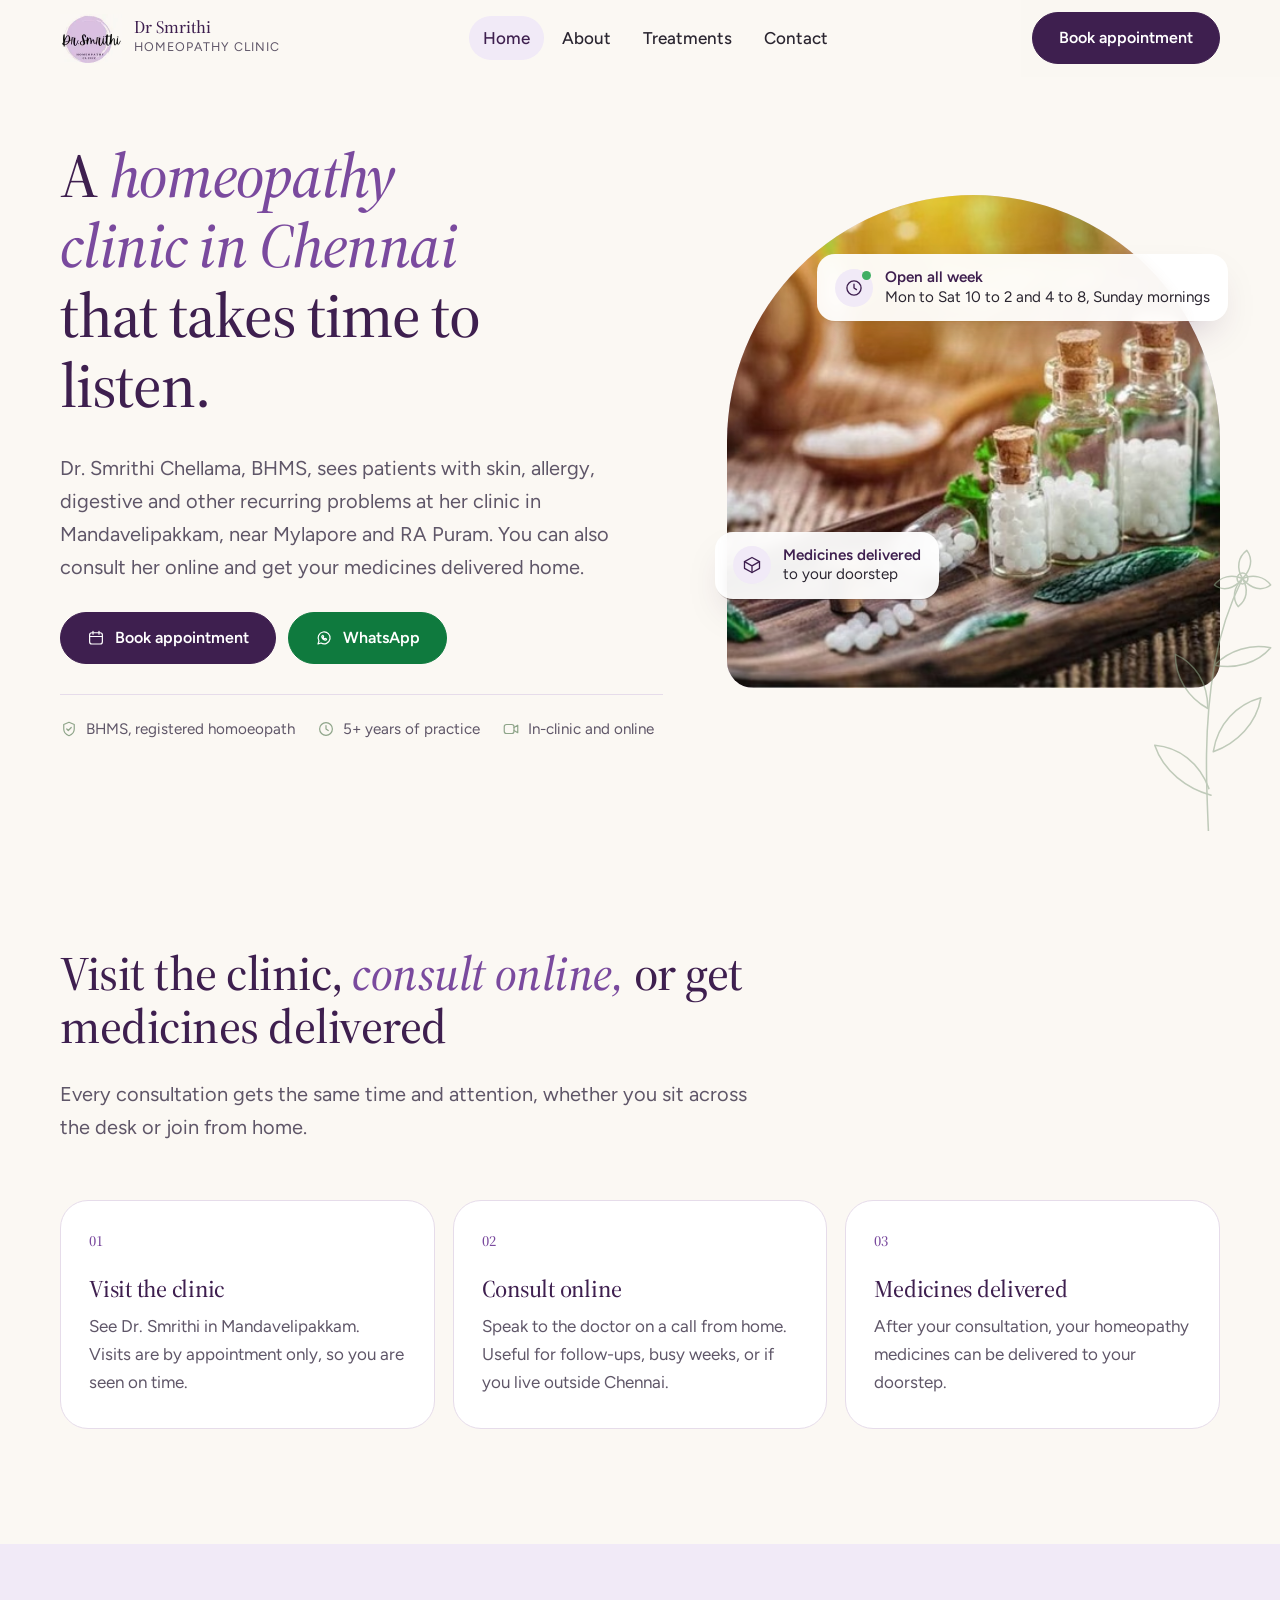
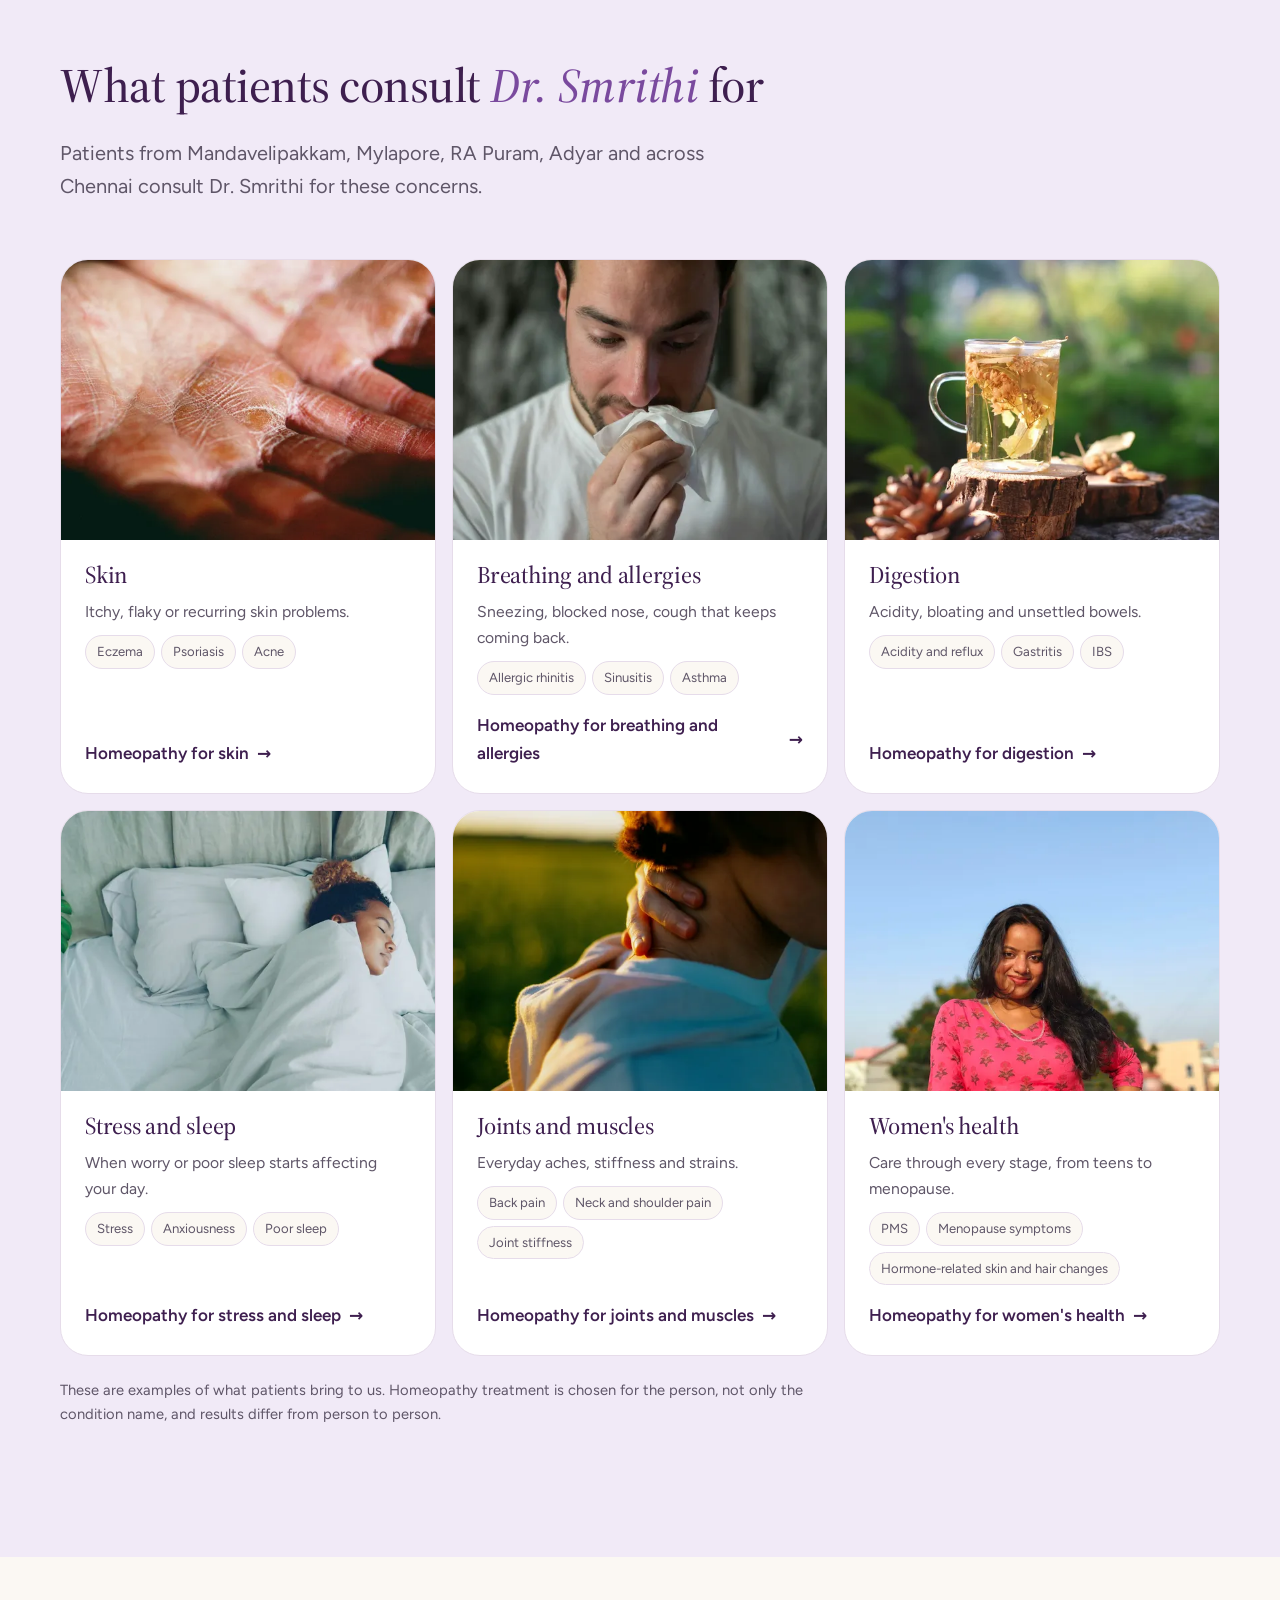
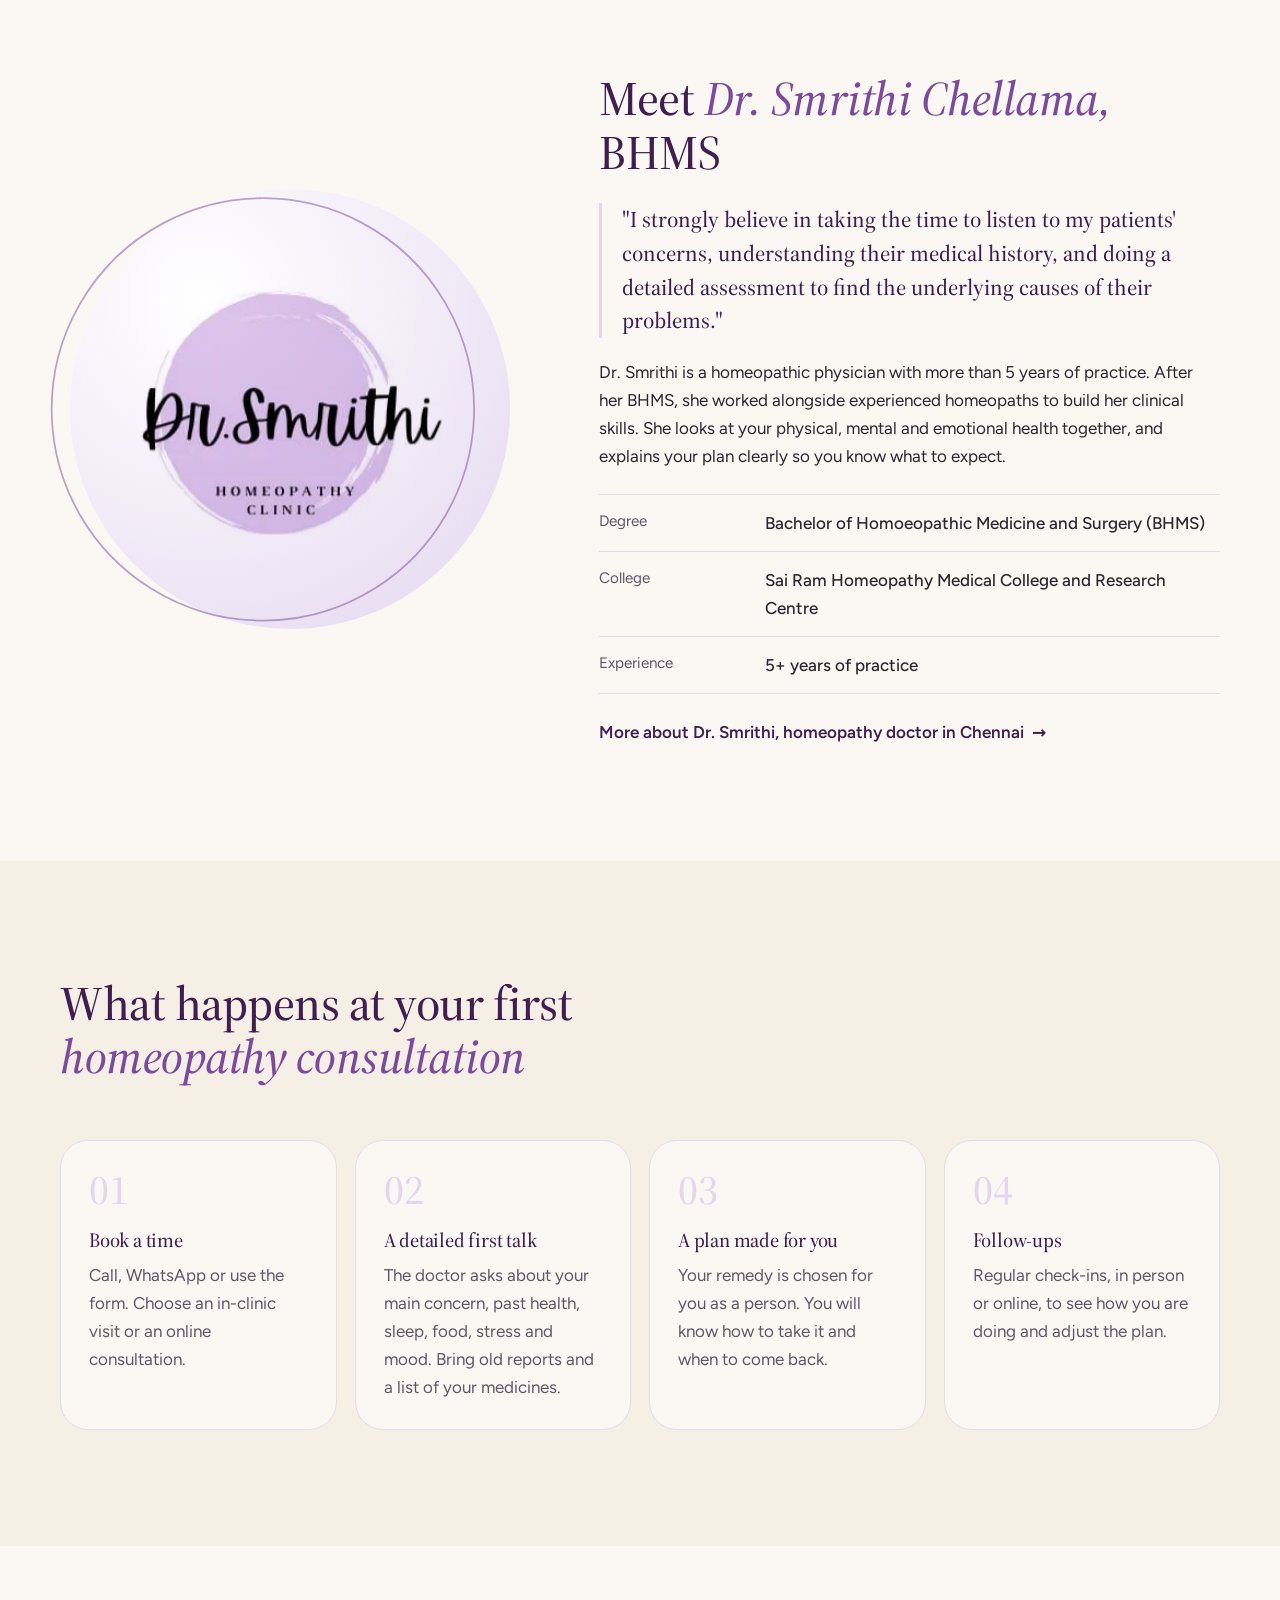
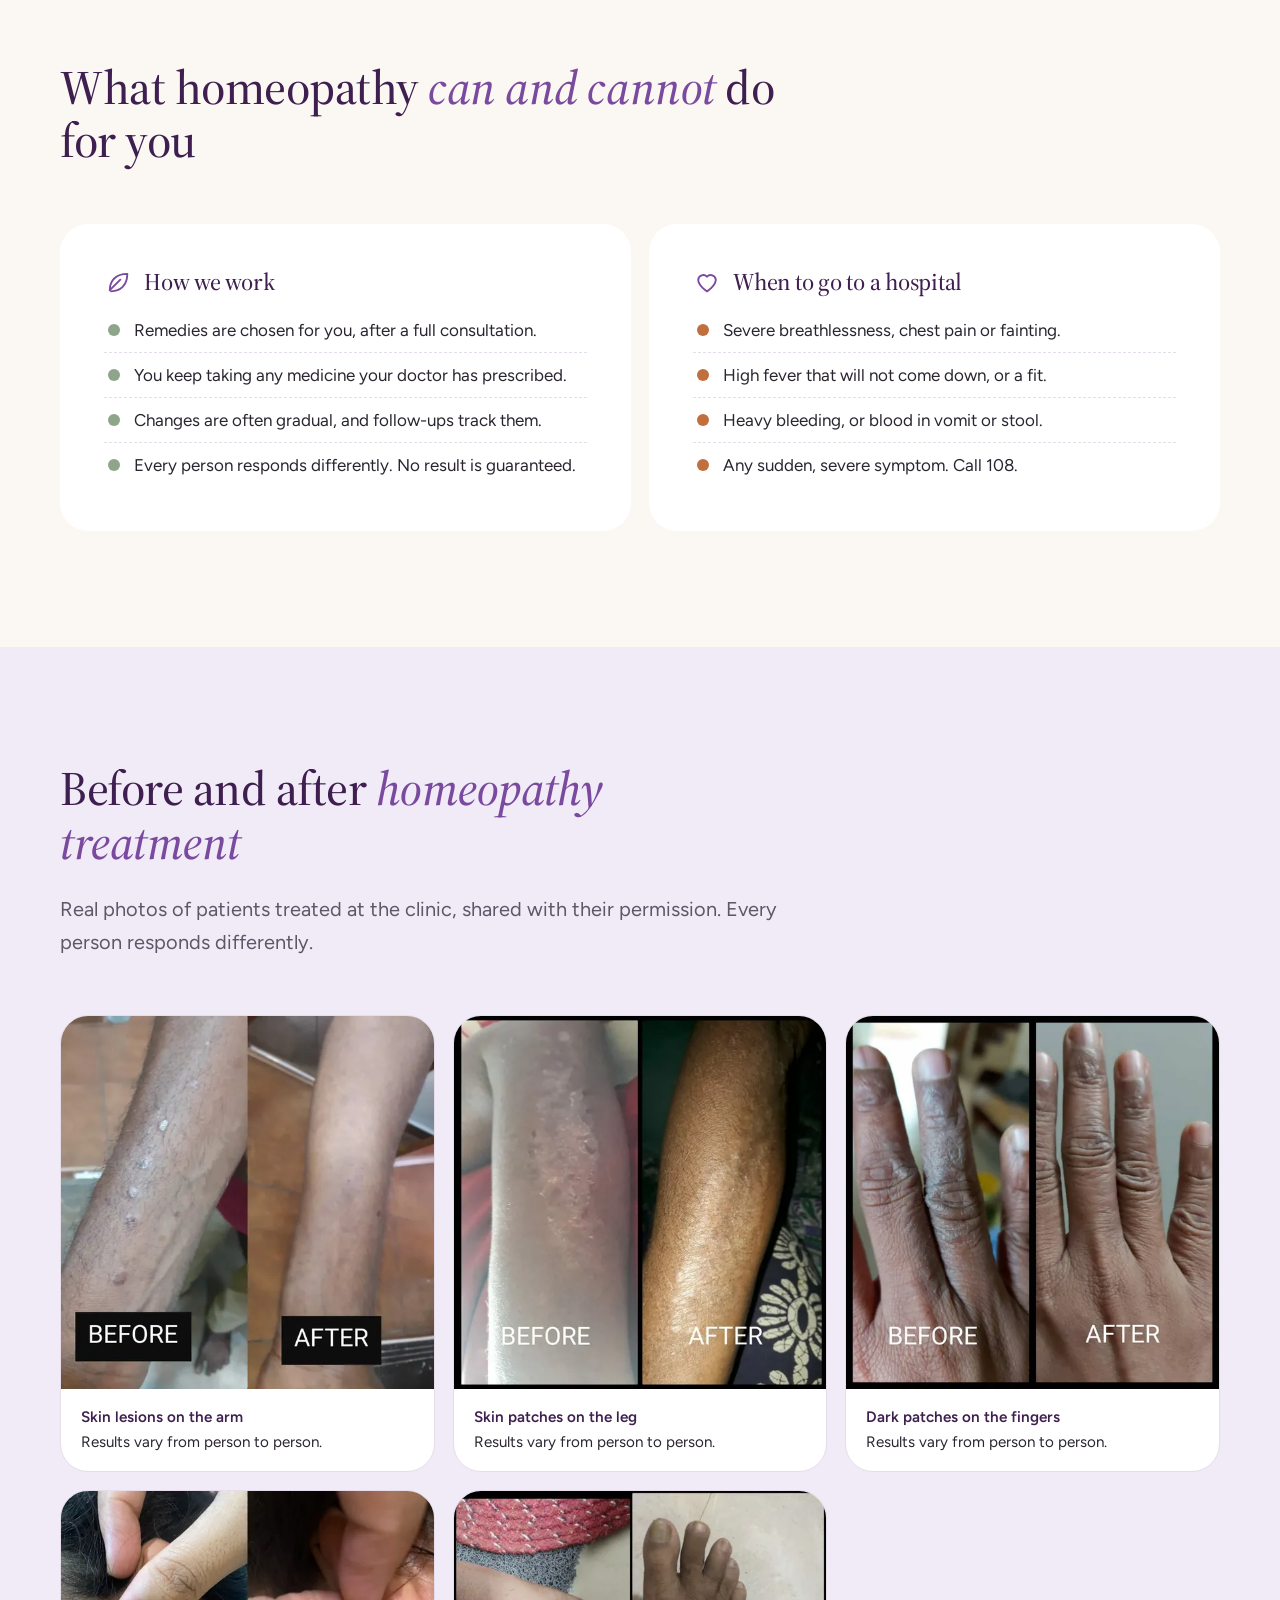
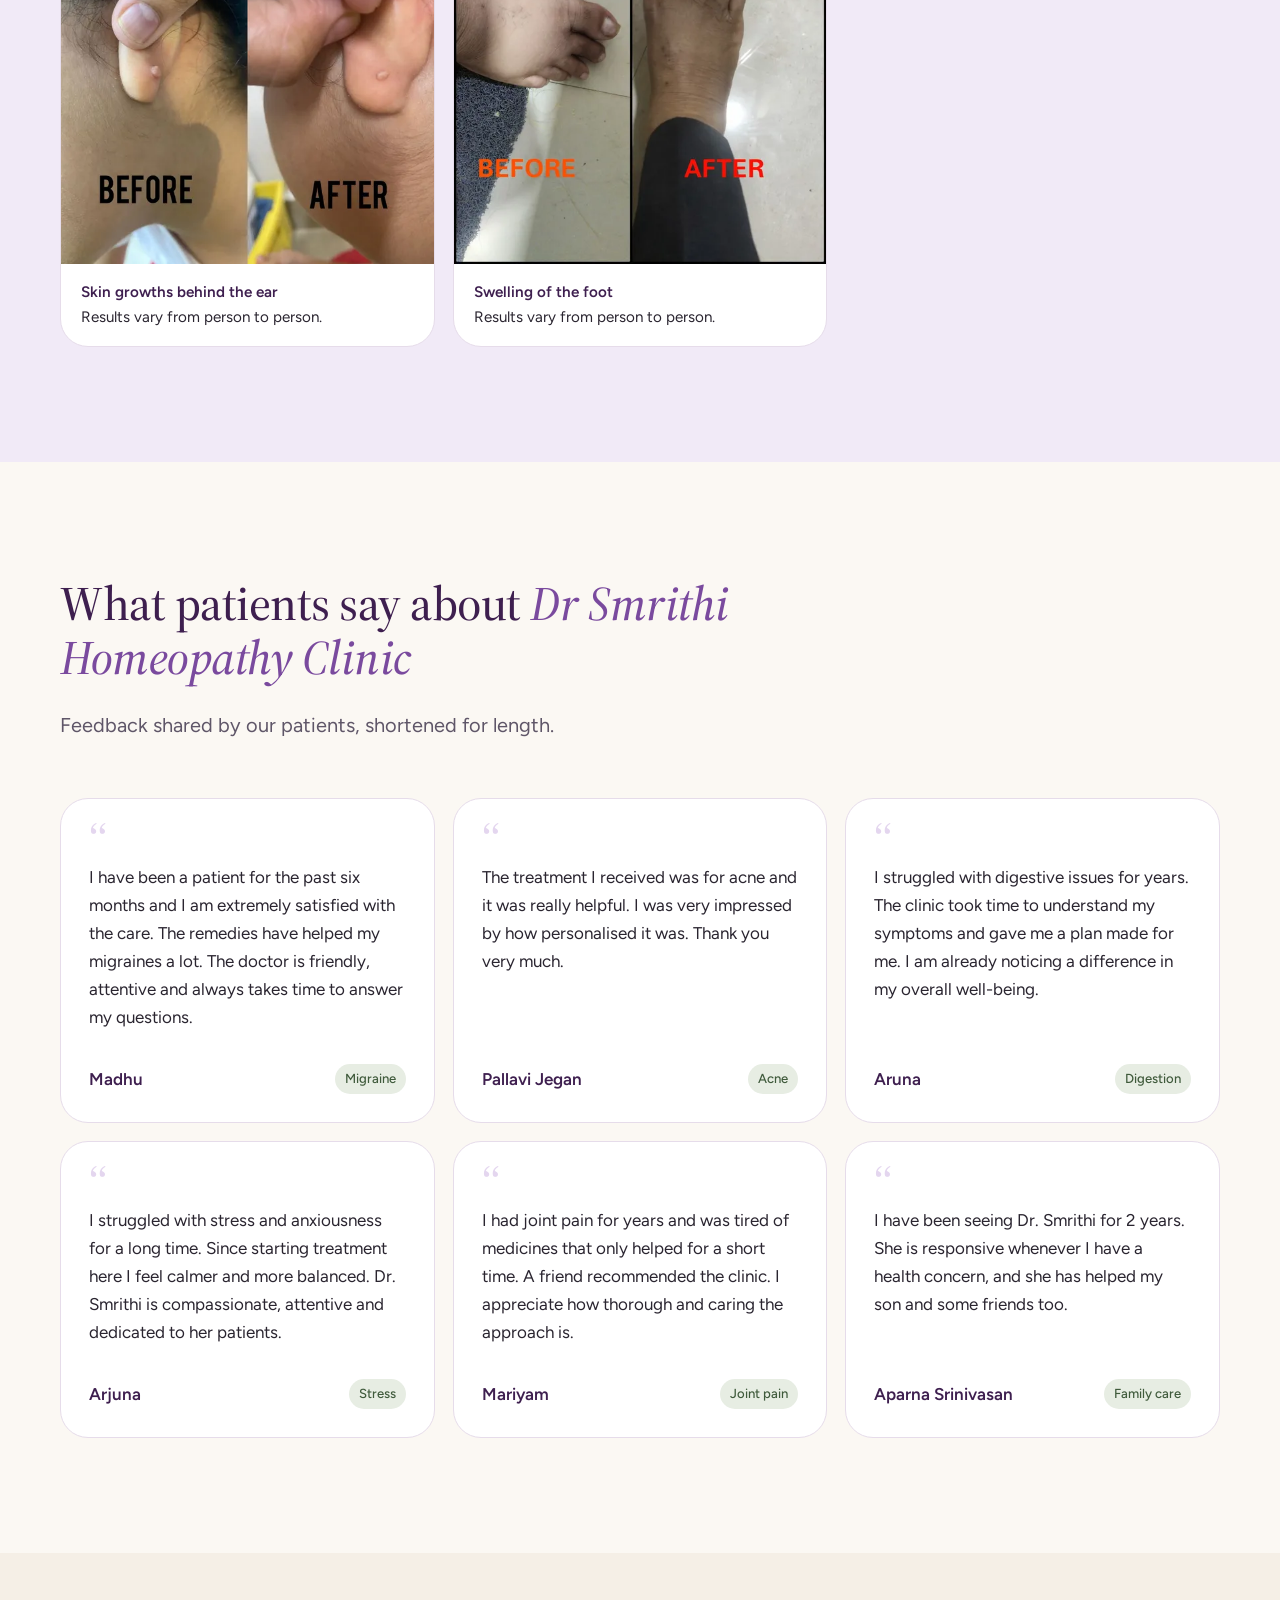
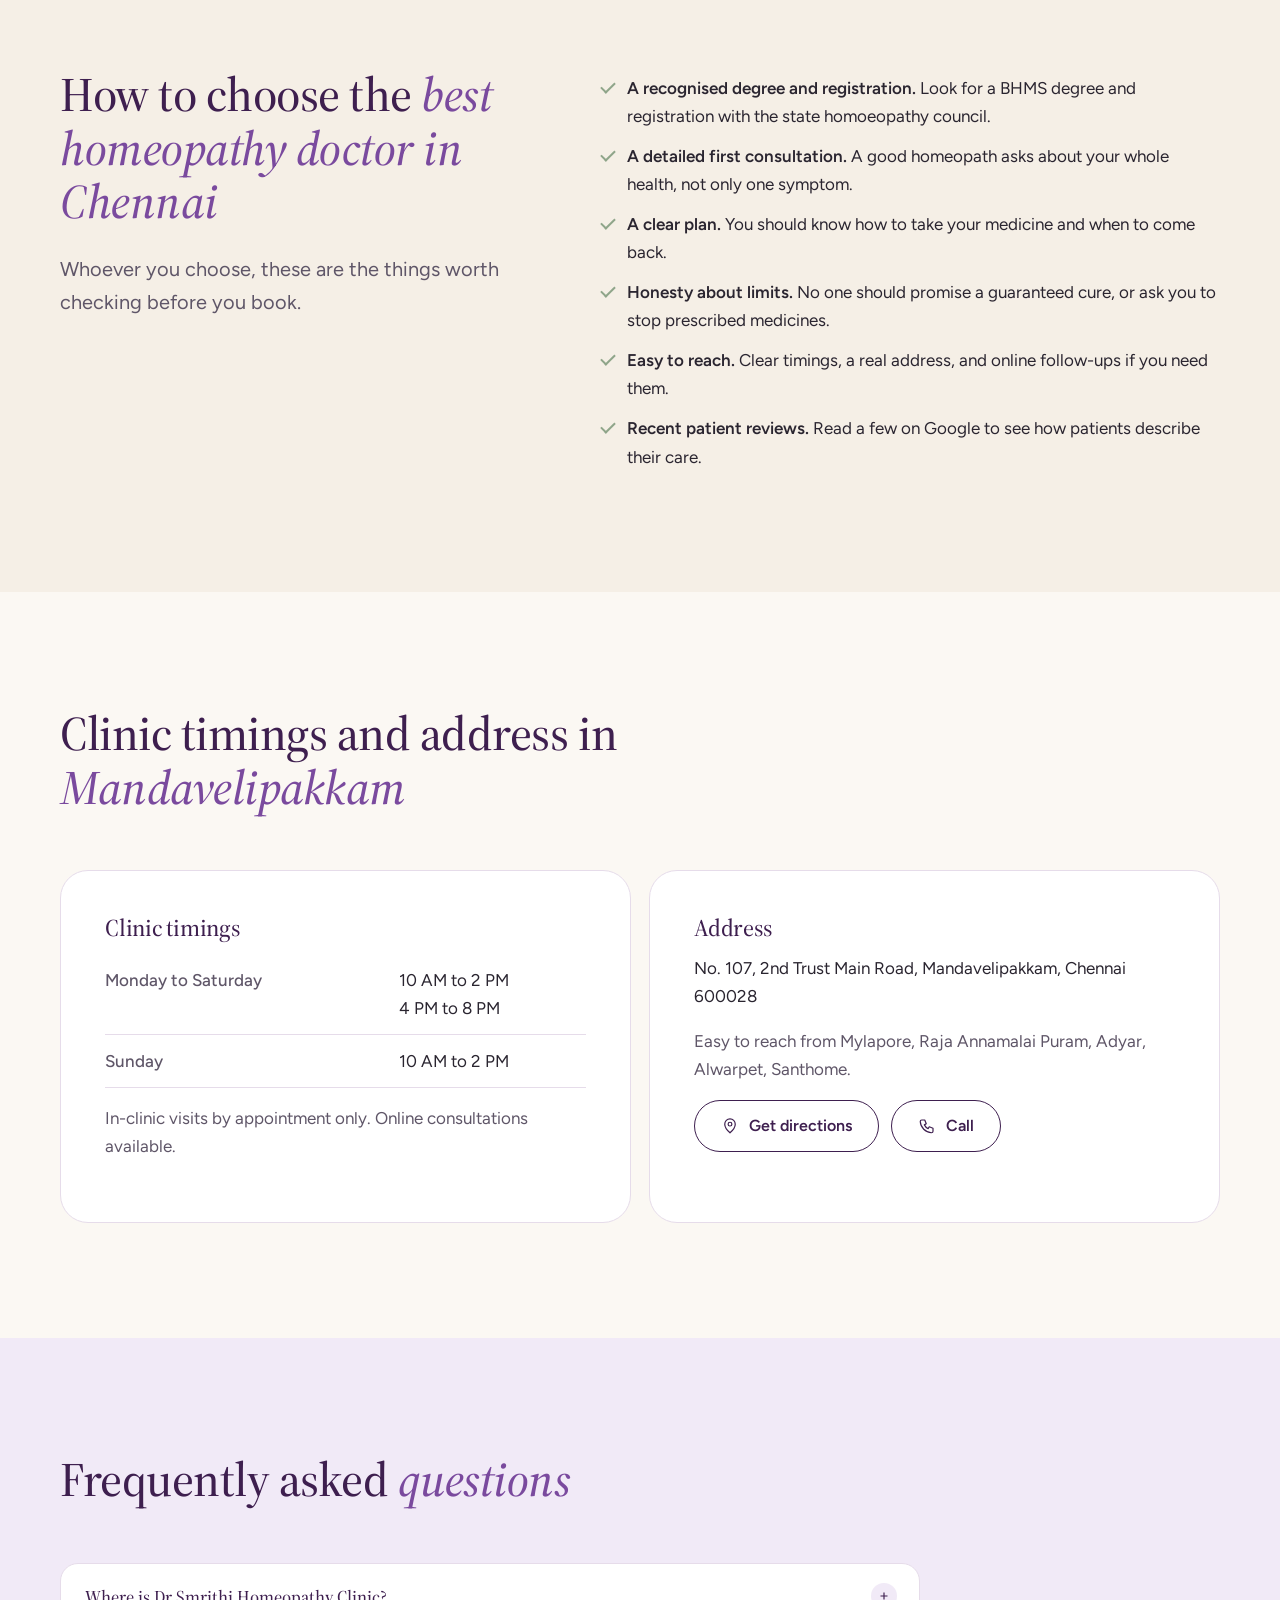
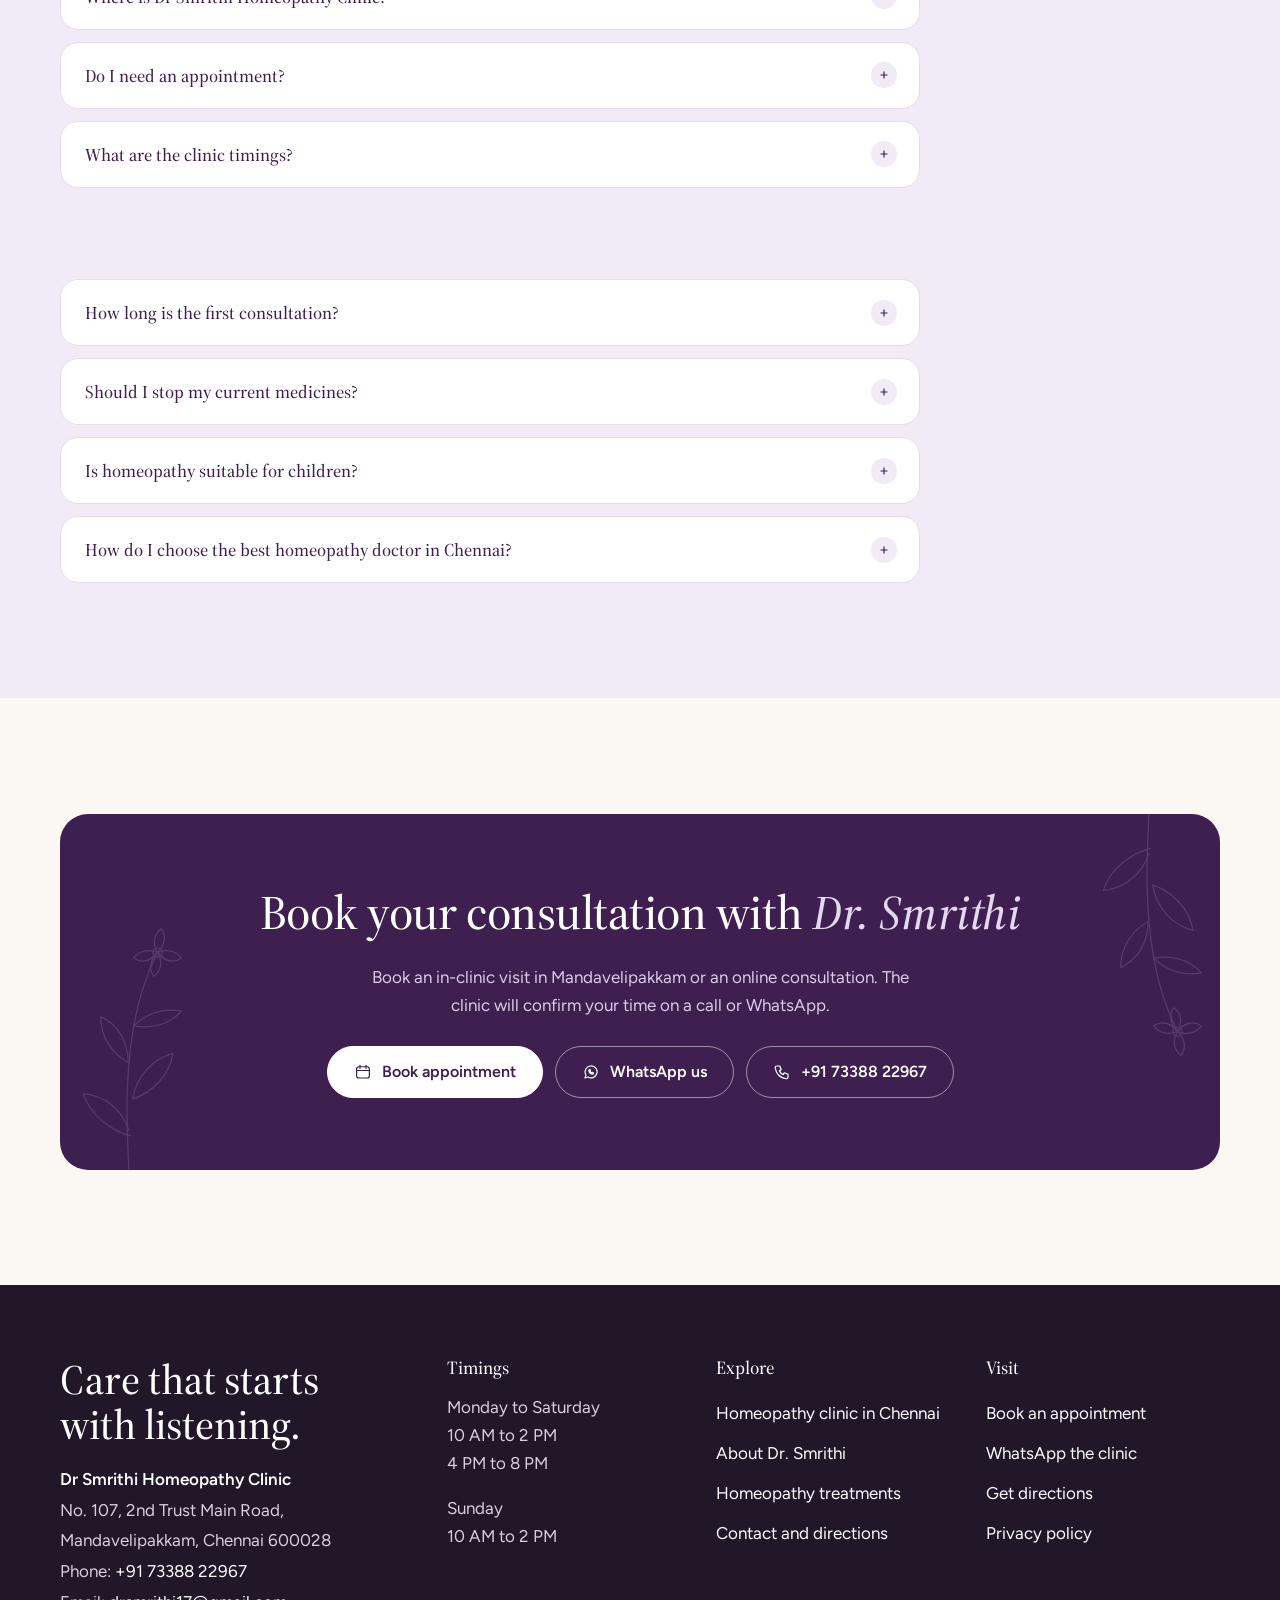
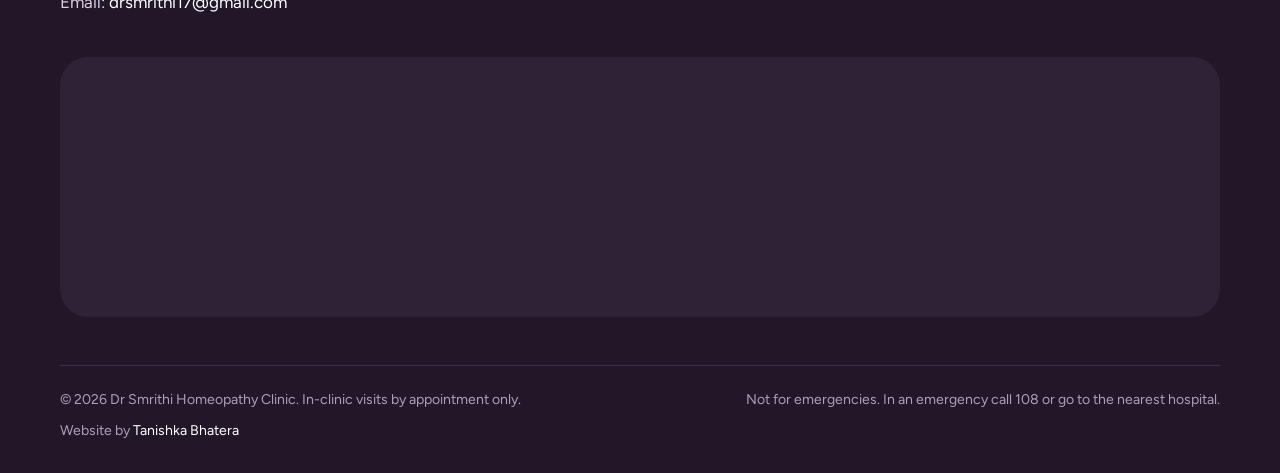
==== commit 2a262642: "New Dr Smrithi website (Astro build) for subdomain testing" ====
--- a/index.html
+++ b/index.html
@@ -1,1729 +1,2 @@
-<!DOCTYPE html>
-<html lang="en">
-  <head>
-    <meta charset="utf-8" />
-    <title> Dr smrithi homeopathy clinic|Best Homeopathy clinic in chennai </title>
-    <meta content="width=device-width, initial-scale=1.0" name="viewport" />
-    <meta name="description" content="Dr. Smrithi's Homeopathy Clinic in Chennai offers personalized, evidence-based treatments for skin diseases, respiratory issues, and women's health concerns.">
-   
-    <link rel="canonical" href="https://www.drsmrithi.online" />
-    <!--meta content="Dr. Smrithi Chellama
-I Am passionate and experienced homeopathic physician with over 5 years of dedicated practice,indiviualized treatment evidence based pratice" name="description" /-->
-    <link rel="stylesheet" href="https://cdnjs.cloudflare.com/ajax/libs/font-awesome/5.15.3/css/all.min.css" integrity="sha512-IU3VZtxpG8+7xSH8evvDnFx4os18JwfeJY3tgf+AWJ+EE/3skA66EwtI6YbwOBy3BM5NlUKdSg9Hj4rGWy4smw==" crossorigin="anonymous" />
-<script type="application/ld+json">
-{
-  "@context": "https://schema.org",
-  "@type": "Organization",
-  "name": "Dr. Smrithi's Homeopathy Clinic",
-  "url": "https://www.drsmrithi.online",
-  "logo": "./img/tablet.jpeg",
-  "sameAs": [],
-  "contactPoint": {
-    "@type": "ContactPoint",
-    "telephone": "+91 733 882 2967",
-    "contactType": "Customer Service"
-  }
-}
-</script>
-
-
-    <meta property="og:image" content="./img/tablet.jpeg">
-<!-- Google tag (gtag.js) -->
-<script async src="https://www.googletagmanager.com/gtag/js?id=G-P0BYKNVYDF"></script>
-<script>
-  window.dataLayer = window.dataLayer || [];
-  function gtag(){dataLayer.push(arguments);}
-  gtag('js', new Date());
-
-  gtag('config', 'G-P0BYKNVYDF');
-</script>
-    <!-- Favicon 
-    <link rel="shortcut icon" href="./img/favicon/android-icon-192x192.png" type="png">
-    <link rel="shortcut icon" href="./img/favicon/android-icon-36x36.png" type="png">
-    <link rel="shortcut icon" href="./img/favicon/android-icon-48x48.png" type="png">
-    <link rel="shortcut icon" href="./img/favicon/apple-icon-120x120.png" type="png">
-    <link rel="shortcut icon" href="./img/favicon/apple-icon-152x152.png" type="png">
-    <link rel="shortcut icon" href="./img/favicon/apple-icon-180x180.png" type="png">
-    <link rel="shortcut icon" href="./img/favicon/apple-icon-57x57.png" type="png">
-    <link rel="shortcut icon" href="./img/favicon/apple-icon-60x60.png" type="png">
-    <link rel="shortcut icon" href="./img/favicon/apple-icon-72x72.png" type="png">
-    <link rel="shortcut icon" href="./img/favicon/apple-icon-76x76.png" type="png">
-    <link rel="shortcut icon" href="./img/favicon/favicon-16x16.png" type="png">
-    <link rel="shortcut icon" href="./img/favicon/favicon-32x32.png" type="png">
-  -->
-
-    <!-- 
-   <link rel="apple-touch-icon" sizes="180x180" href="https://drsmrithi.in//apple-touch-icon.png">
-<link rel="icon" type="image/png" sizes="32x32" href="https://drsmrithi.in//img/favicon_io/favicon-32x32.png">
-<link rel="icon" type="image/png" sizes="16x16" href="https://drsmrithi.in//img/favicon_io/favicon-16x16.png">
-<link rel="manifest" href="https://drsmrithi.in//site.webmanifest">
-<link rel="icon" href="https://drsmrithi.in//favicon.ico">
-    -->
-
-    <!--
-  <link rel="apple-touch-icon" sizes="180x180" href="https://drsmrithi.in/apple-touch-icon.png">
-<link rel="icon" type="image/png" sizes="32x32" href="https://drsmrithi.in/img/favicon_io/favicon-32x32.png">
-<link rel="icon" type="image/png" sizes="16x16" href="https://drsmrithi.in/img/favicon_io/favicon-16x16.png">
-<link rel="manifest" href="https://drsmrithi.in/site.webmanifest">
-
-<link rel="icon" href="https://drsmrithi.in/img/favicon_io/favicon.ico">
-    -->
-<link rel="apple-touch-icon" sizes="180x180" href="https://drsmrithi.in/favicon.ico/apple-touch-icon.png">
-<link rel="icon" type="image/png" sizes="32x32" href="https://drsmrithi.in/favicon-32x32.png">
-<link rel="icon" type="image/png" sizes="16x16" href="https://drsmrithi.in/favicon-16x16.png">
-<link rel="manifest" href="https://drsmrithi.in/favicon.ico/site.webmanifest">
-<link rel="mask-icon" href="https://drsmrithi.in/favicon.ico/safari-pinned-tab.svg" color="#5bbad5">
-<link rel="shortcut icon" href="https://drsmrithi.in/favicon.ico">
-<meta name="msapplication-TileColor" content="#da532c">
-<meta name="msapplication-config" content="https://drsmrithi.in/favicon.ico/browserconfig.xml">
-<meta name="theme-color" content="#ffffff">
-
-    
-    <!-- Google Web Fonts -->
-    <link rel="preconnect" href="https://fonts.gstatic.com" />
-    <link
-      href="https://fonts.googleapis.com/css2?family=Jost:wght@500;600;700&family=Open+Sans:wght@400;600&display=swap"
-      rel="stylesheet"
-    />
-
-    <!-- Icon Font Stylesheet -->
-    <link
-      href="https://cdnjs.cloudflare.com/ajax/libs/font-awesome/5.10.0/css/all.min.css"
-      rel="stylesheet"
-    />
-    <link
-      href="https://cdn.jsdelivr.net/npm/bootstrap-icons@1.4.1/font/bootstrap-icons.css"
-      rel="stylesheet"
-    />
-
-    <!-- Libraries Stylesheet -->
-    <link href="lib/owlcarousel/assets/owl.carousel.min.css" rel="stylesheet" />
-    <link href="lib/animate/animate.min.css" rel="stylesheet" />
-    <link
-      href="lib/tempusdominus/css/tempusdominus-bootstrap-4.min.css"
-      rel="stylesheet"
-    />
-    <link href="lib/twentytwenty/twentytwenty.css" rel="stylesheet" />
-
-    <!-- Customized Bootstrap Stylesheet -->
-    <link href="css/bootstrap.min.css" rel="stylesheet" />
-
-    <!-- Template Stylesheet -->
-    <link href="css/style.css" rel="stylesheet" />
-  </head>
- 
-  <body >
-    <!-- Spinner Start -->
-<div id="spinner" class="show bg-white position-fixed translate-middle w-100 vh-100 top-50 start-50 d-flex align-items-center justify-content-center">
-  <div class="text-center">
-    <img src="./img/logo.png" alt="Image" />
-    <p class="mt-3">Loading...</p>
-  </div>
-</div>
-
-    <!-- Spinner End -->
-<style>
-.bg-light-custom
-{background:#a17fe0;
-color: #fff;
-}
-
-
-</style>
-    <!-- Topbar Start -->
-    <!-- 
-    <div class="container-fluid bg-light-custom ps-5 pe-0 d-none d-lg-block fixed-top bg-full">
-  <div class="row gx-0">
-    <div class="col-md-6 text-center text-lg-start mb-2 mb-lg-0">
-      <div class="d-inline-flex align-items-center ">
-        <small class="py-2">
-          <i class="far fa-clock text-primary me-2"></i>Opening Hours  Morning: Mon - Sat: 10.00 am  Evening: 4.00 pm -8:00pm Sunday :10:00am -2:00pm
-        </small>
-      </div>
-    </div>
-    <div class="col-md-6 text-center text-lg-end  ">
-      <div class="position-relative d-inline-flex align-items-center bg-primary text-white top-shape px-5 ">  
-        <div class="me-3 pe-3 border-end py-2">
-          <p class="m-0 bg-location  ">
-            <i class="fas  fa-map-marker-alt"></i>
-            No: 107, 2nd Trust Main Road Mandavelipakkam Chennai -28
-          </p>
-        </div>
-        <div class="py-2">
-          <p class="m-0 bg-phone">
-            <i class="fa fa-phone-alt me-2"></i>+91 7338822967
-          </p>
-        </div>
-      </div>
-    </div>
-  </div> 
-</div> -->
-    <!-- Navbar Start -->
-<!-- Navbar End -->
-<nav class="navbar navbar-expand-lg bg-white navbar-light shadow-sm px-5 py-3 py-lg-0">
-  <a href="index.html" class="navbar-brand p-0">
-    <img src="./img/logo.png" class="logo" alt="">
-  </a>
-  <button class="navbar-toggler jump-animation" type="button" data-bs-toggle="collapse" data-bs-target="#navbarCollapse" style="color: #b993d6   ;">
-    <span class="navbar-toggler-icon"></span>
-  
-  </button>
-  <div class="collapse navbar-collapse" id="navbarCollapse">
-    <div class="navbar-nav ms-auto py-0">
-      <a href="#hero" class="nav-item nav-link">Home</a>
-      <a href="#about" class="nav-item nav-link">About</a>
-      <a href="#homeopathy" class="nav-item nav-link">Homeopathy</a>
-      
-      <div class="nav-item dropdown">
-        <a href="#service" class="nav-link dropdown-toggle" data-bs-toggle="dropdown">Services</a>
-        <div class="dropdown-menu m-0">
-          <a href="#service" class="dropdown-item">Respiratory Conditions</a>
-          <a href="#service" class="dropdown-item">Digestive Disorders</a>
-          <a href="#service" class="dropdown-item">Skin Diseases</a>
-          <a href="#service" class="dropdown-item">Musculoskeletal Issues</a>
-          <a href="#service" class="dropdown-item">Mental and Emotional Health</a>
-          <a href="#service" class="dropdown-item">Women's Health Issues</a>
-        </div>
-      </div>
-      <a href="#footer" class="nav-item nav-link">Contact</a>
-    </div>
-
-<style>
-
-  @keyframes vibrant-animation{
-    0% {
-    transform: translateX(0);
-  }
-  50% {
-    transform: translateX(15px);
-  }
-  100% {
-    transform: translateX(0);
-  }
-  }
-  
-</style>
-    <a href="#appo" class="btn btn-primary py-2 px-4 ms-0">Appointment</a>
-    <a href="tel:917338822967">
-      <i class="fab fa-whatsapp nav-link custom-call" style="font-size: 22px;"> </i>
-    </a>
-  </div>
-</nav>
-
-    <!-- Navbar End -->
-
-    <!-- Full Screen Search Start -->
-    <div class="modal fade" id="searchModal" tabindex="-1">
-      <div class="modal-dialog modal-fullscreen">
-        <div class="modal-content" style="background: rgba(9, 30, 62, 0.7)">
-          <div class="modal-header border-0">
-            <button
-              type="button"
-              class="btn bg-white btn-close"
-              data-bs-dismiss="modal"
-              aria-label="Close"
-            ></button>
-          </div>
-          <div
-            class="modal-body d-flex align-items-center justify-content-center"
-          >
-            <div class="input-group" style="max-width: 600px">
-              <input
-                type="text"
-                class="form-control bg-transparent border-primary p-3"
-                placeholder="Type search keyword"
-              />
-              <button class="btn btn-primary px-4">
-                <i class="bi bi-search"></i>
-              </button>
-            </div>
-          </div>
-        </div>
-      </div>
-    </div>
-    <!-- Full Screen Search End -->
-
-    <!-- Carousel Start -->
-    
-        <div class="container-fluid p-0 style =width:100%;">
-    
-          <div
-        id="header-carousel"
-        class="carousel slide carousel-fade"
-        data-bs-ride="carousel"
-      >
-        <div class="carousel-inner">
-          <div class="carousel-item active">
-            <img class="w-100" src="img/tablet.jpeg" alt="Image" />
-            <div
-              class="carousel-caption d-flex flex-column align-items-center justify-content-center"
-            >
-            <style>
-              .text-custom
-              {color: #222;}
-            </style>
-              <div class="p-3" style="max-width: 900px">
-        <!--
-                <h5 class="text-white-custom text-uppercase mb-3 animated slideInDown "  >
-                  Keep Your Teeth Healthy-->
-                  <section id="hero">  
-                </h5>
-                <h1 class="display-1 text-custom mb-md-4 animated zoomIn" >
-                  Dr Smrithi Homeopathy  Clinic in chennai            
-                    </h1> 
-                <a
-                  href="#appo"
-                  class="btn btn-primary py-md-3 px-md-5 me-3 animated slideInLeft" 
-                  >Appointment</a
-                >
-                <a
-                  href="#service"
-                  class="btn btn-secondary py-md-3 px-md-5 animated slideInRight"
-                  >services</a
-                >
-              </div>
-            </div>
-          </div>
-          <div class="carousel-item">
-            <img class="w-100" src="img/tablet.jpeg" alt="Image" />
-            <div
-              class="carousel-caption d-flex flex-column align-items-center justify-content-center"
-            >
-              <div class="p-3" style="max-width: 900px">
-               
-                <h1 class="display-1 text-white mb-md-4 animated zoomIn">
-                The Science Of Natural Healing
-                </h1>
-                <h5 class="text-white text-uppercase mb-3 animated slideInDown">
-                
-                </h5>
-                <a
-                  href="#appo"
-                  class="btn btn-primary py-md-3 px-md-5 me-3 animated slideInLeft"
-                  >Appointment</a
-                >
-                <a
-                  href="#footer"
-                  class="btn btn-secondary py-md-3 px-md-5 animated slideInRight"
-                  >Contact Us</a
-                >
-              </div>
-            </div>
-          </div>
-        </div>
-      </section>
-        <button
-          class="carousel-control-prev"
-          type="button"
-          data-bs-target="#header-carousel"
-          data-bs-slide="prev" 
-        >
-          <span class="carousel-control-prev-icon " aria-hidden="true"></span>
-          <span class="visually-hidden" sty>Previous</span>
-        </button>
-        <button
-          class="carousel-control-next"
-          type="button"
-          data-bs-target="#header-carousel"
-          data-bs-slide="next"
-        ><style>
-        
-        </style>
-          <span class="carousel-control-next-icon icon-custom"  aria-hidden="true"></span>
-          <span class="visually-hidden">Next</span>
-        </button>
-      </div>
-    </div>
-    <!-- Carousel End -->
-
-    <!-- Banner Start -->
-
-    <!-- Banner Start -->
-    <div class="container-fluid banner mb-5">
-      <div class="container">
-        <div class="row gx-0">
-          <div class="col-md-6 col-lg-4 wow zoomIn" data-wow-delay="0.1s">
-            <div class="bg-primary-custom d-flex flex-column p-5" style="height: 390px">
-              <h3 class="text-white mb-3 text-center">Timings  <br>Mon-Sun</h3>
-              <div class="d-flex justify-content-between text-white mb-3">
-                <h6 class="text-white mb-0">Morning</h6>
-                <p class="text-white mb-0">10:00am - 2:00pm </p>
-              </div>
-              <div class="d-flex justify-content-between text-white mb-3">
-                <h6 class="text-white mb-0">Evening</h6>
-                <p class="mb-0">4:00pm - 8:00pm</p>
-              </div>
-              <div class="d-flex justify-content-between text-white mb-3">
-                <h6 class="text-white mb-0">Sunday</h6>
-                <p class="mb-0">10:00am - 2:00pm</p>
-              </div> <br><br>
-              <a class="btn btn-light" href="#appo"  >Appointment</a>
-            </div>
-          </div>
-          <div class="col-md-6 col-lg-4 wow zoomIn" data-wow-delay="0.3s">
-            <div class="bg-dark-custom d-flex flex-column p-5" style="height: 390px">
-              <h1 class="text-white mb-3">Get Your Medicine Delivered at your Doorstep</h1>
-            </div>
-           </div>
-          <div class="col-md-6 col-lg-4 col-12 col-sm-6 wow zoomIn" data-wow-delay="0.6s">
-            <div class="bg-secondary-custom d-flex flex-column p-5" style="height: 390px">
-              <h1 class="text-white mb-3"> Online & Offline Consultation Available   </h1>
-              
-              <p class="text-white "> </p> 
-              
-              <!-- <a class="btn btn-light "style="position: relative;  bottom:-40px;"  href="tel:+917338822967">Make a Call</a> -->
-              <h4 class="text-white"> Offline Consultation Done by Appointment  Only  </h4> 
-              <!--- <a class="btn btn-light" href="tel:917338822967">Make a call</a>-->
-              <!--<a href="tel:+917338822967" class="btn btn-light "> Make  a Call </a>-->
-              </div>
-          
-          </div>
-        </div>
-      </div>
-    </div>
-    
-    <!-- Banner Start -->
-
-    <!-- Banner end -->
-
-    <!-- About Start -->
-    <section id="about">
-      <div class="container-fluid py-5 wow fadeInUp" data-wow-delay="0.1s">
-        <div class="container">
-          <div class="row g-8">
-            <div class="col-lg-12">
-              
-          <div id="summary">
-              <div class="section-title mb-4">
-                <h5 class="position-relative d-inline-block text-primary-custom text-uppercase">About</h5>
-                <h1 class="display-5 mb-0">Dr. Smrithi Chellama<br>Passionate and experienced homeopathic physician in chennai with over 5 years of dedicated practic</h1>
-              </div>
-              <h4 class="text-body fst-strong mb-4">I completed my Bachelor of Homeopathic Medicine and Surgery (BHMS) degree from SAI RAM HOMEOPATHY MEDICAL COLLEGE AND RESEARCH CENTER-TN DR.MGR MEDICAL UNIVERSITY,
-              </h4>
-              <p class="mb-4 collapse" id="collapseSummary">I gained a comprehensive understanding of homeopathic principles, philosophy, and clinical practice. During my academic years, I actively engaged in research, case studies, and clinical internships to enhance my knowledge and practical skills.
-    
-                After graduating, I embarked on a journey to expand my expertise by working alongside renowned homeopaths and gaining invaluable clinical experience. These enriching experiences have further strengthened my ability to accurately diagnose health conditions and prescribe suitable remedies for my patients.
-    
-                Approach to Patient Care: At Dr.Smrithi homeopathic clinic, I am committed to providing compassionate and holistic care to each individual who walks through our doors. I strongly believe in taking the time to listen to my patients' concerns, thoroughly understanding their medical history, and conducting a detailed assessment to identify the underlying causes of their ailments.
-    
-                My approach to patient care is rooted in the core principles of homeopathy, which emphasize treating the person as a whole rather than merely addressing symptoms. By considering the physical, mental, and emotional aspects of a person's well-being, I strive to develop customized treatment plans that promote long-term healing and wellness.
-    
-                Furthermore, I value open communication with my patients, ensuring they are well-informed about their condition, the treatment options available, and the expected outcomes. I encourage active participation from my patients, as I firmly believe that a collaborative approach leads to the best possible results.
-    
-                Services Offered: At Dr.Smrithi homeopathy clinic, we offer a wide range of homeopathic services to cater to various health concerns. Whether you are seeking relief from acute conditions, chronic ailments, or looking to improve your overall well-being, our clinic is dedicated to providing comprehensive and effective treatments.
-    
-                My commitment to ongoing professional development ensures that I stay up-to-date with the latest advancements in homeopathic medicine. By continuously expanding my knowledge, I aim to offer the best possible care to my patients and contribute to their overall health and happiness.
-    
-                I am genuinely passionate about the art of homeopathy and the positive impact it can have on people's lives. If you are seeking a dedicated, skilled, and compassionate homeopath, I would be honored to accompany you on your healing journey at the clinic.
-    
-                Please feel free to reach out to us and schedule an appointment. I look forward to meeting you and helping you achieve optimal health through the principles of homeopathy.
-
-              </p>
-              <a class="collapsed " data-toggle="collapse" href="#collapseSummary" aria-expanded="false" aria-controls="collapseSummary" style=" background-color:none;  font-size: 1.2rem; padding: 5px;"  ></a>
-          <br><br>
-            </div>
-
-
-          </div>
-
-
-          </div>
-
-          <!---
-          <div class="row g-3">
-            <div class="col-sm-6 col-md-3col-lg-3 wow zoomIn" data-wow-delay="0.3s">
-              <h5 class="mb-3">
-                <i class="fa fa-check-circle text-primary-custom me-3 icon-custom"></i>
-                Individualized treatment
-              </h5>
-              <h5 class="mb-3">
-                <i class="fa fa-check-circle text-primary me-3 icon-custom"></i>
-                Evidence Based Practice
-              </h5>
-            </div>
-            <div class="col-sm-6 col-lg-3 wow zoomIn" data-wow-delay="0.6s">
-              <h5 class="mb-3">
-                <i class="fa fa-check-circle text-primary me-3 icon-custom"></i>
-                Safe and No side effects
-              </h5>
-              <h5 class="mb-3">
-                <i class="fa fa-check-circle text-primary me-3 icon-custom"></i>
-                Comprehensive of Treatments
-              </h5>
-            </div>
-          </div>
-        -->
-
-        <div class="row g-3">
-          <div class="col-md-6 col-lg-6 col-sm-6 wow zoomIn" data-wow-delay="0.3s">
-              <h5 class="mb-3"><i class="fa fa-check-circle text-primary me-3 icon-custom"></i>Individualized treatment</h5>
-              <h5 class="mb-3"><i class="fa fa-check-circle text-primary me-3 icon-custom"></i>Safe and No side effects</h5>
-          </div>
-          <div class="col-md-6 col-lg-6 col-sm-6 wow zoomIn" data-wow-delay="0.6s">
-              <h5 class="mb-3"><i class="fa fa-check-circle text-primary me-3 icon-custom"></i>Evidence Based Practice</h5>
-              <h5 class="mb-3"><i class="fa fa-check-circle text-primary me-3 icon-custom"></i>Comprehensive of Treatments</h5>
-          </div>
-      </div>
-
-          <a
-          href="#appo"
-          class="btn btn-primary py-3 px-5 mt-4 wow zoomIn"
-          data-wow-delay="0.6s"
-          >Book a Homoeopathy Consultation 
-</a
-        >          
-        </div>
-
-      </div>
-
-    </section>
-         
-    <!-- About End -->
-
-    <!-- Appointment Start -->
-    <sectio id="appo">
-
-    
-    <div
-      class="container-fluid bg-primary bg-appointment my-5 wow fadeInUp"
-      data-wow-delay="0.1s"
-    >
-      <div class="container">
-        <div class="row gx-5">
-          <div class="col-lg-6 py-5">
-            <div class="py-5"></div>
-          </div>
-          <div class="col-lg-12">
-            <div
-              class="appointment-form h-100 d-flex flex-column justify-content-center text-center p-5 wow zoomIn"
-              data-wow-delay="0.6s"
-            >
-              <h1 class="text-white mb-4">Book a Homeopathy Consultation 
- <br>or<br><span class="mobno "><a class="text-white" href="tel:+917338822967 "> +91 7338822967</a></span></h1>
-            
-            <style>
-
-              </style>
-
-
-<form id="contactForm">
-                <div class="row g-3">
-
-
-              <!--    <div class="col-12 col-sm-6">
-                     <select
-                      class="form-select bg-light border-0"
-                      style="height: 55px"
-                     id="service_form"  >
-                      <option selected>Select A Service</option>
-                      <option value="service-1">Service 1</option>
-                      <option value="service-2">Service 2</option>
-                      <option value="service-3">Service 3</option>
-                      <option value="service-4">Service 4</option>
-                      <option value="service-5">Service 5</option>
-                      <option value="service-6">Service 6</option>
-                      <option value="service-7">Service 7</option>
-                      <option value="service-8">Service 8</option>
-                      <option value="service-9">Service 9</option>
-                  
-                      <option value="service-10">Service 10</option>
-                      <option value="service-11">Service 11</option>
-                      <option value="service-12">Service 12</option>
-                  
-                      <option value="Service-13">Service 13</option>
-                      <option value="Service-14">Service 14</option>
-                      <option value="Service-15">Service 15</option>
-                  
-                      <option value="Service -16">Service 16</option>
-                      <option value="Service -17">Service 17</option>
-                      <option value="Service -18">other</option>
-                     
-                    </select>
-                  </div>  -->
-              
-                  <div class="col-12 col-sm-6">
-                    <select
-                      class="form-select bg-light border-0"
-                      style="height: 55px"
-                    id="consulation">
-                      <option selected>Select consultation</option>
-                      <option value="offline">offline</option>
-                      <option value="online">online</option>
-                    </select>
-                  </div>
-                  <div class="col-12 col-sm-6">
-                    <input
-                      type="text"
-                      class="form-control bg-light border-0"
-                      placeholder="Your Name"
-                      style="height: 55px"
-                      id="name"
-                    />
-                  </div>
-                  <div class="col-12 col-sm-6">
-                    <input
-                      type="tel"
-                      class="form-control bg-light border-0"
-                      placeholder="mobile no"
-                      style="height: 55px"
-                      id="email"
-                    />
-                  </div>
-                  <div class="col-12 col-sm-6">
-                    <div class="date" id="date1" data-target-input="nearest">
-                      <input
-                        type="text"
-                        class="form-control bg-light border-0 datetimepicker-input"
-                        placeholder="Appointment Date"
-                        data-target="#date1"
-                        data-toggle="datetimepicker"
-                        style="height: 55px"
-                        id="date"
-                      />
-                    </div>
-                  </div>
-                  
-                  <div class="col-12 col-sm-6">
-                    <select
-                      class="form-select bg-light border-0"
-                      style="height: 55px"
-                    id="time">
-                      <option selected>Select time</option>
-                      <option value="10:00am-2:00pm">10:00am - 2:00pm</option>
-                      <option value="4:00am-8:00pm">4:00pm-8:00pm</option>
-                    </select>
-                  </div>
-                  
-
-                  <div  class="col-12 col-sm-6">
-  <textarea id="feedback" class="form-control bg-light border-0" style="height: 150px; resize: vertical;" placeholder="Any message (optional)"></textarea>
-</div>
-
-                  <div class="col-12">
-                    <button
-                      class="btn btn-dark  py-3"
-                      id="whatsappButton"
-                      type="submit"
-                    >
-                      Send Appointment
-                    </button>
-                  
-            
-                  </div>
-                </div>
-              </form>
-            </div>
-          </div>
-        </div>
-      </div>
-    </div>
-    
-    </section>
-    <!-- Appointment End -->
- 
-    <!-- Service Start -->
-<!-- 
-    <div class="container-fluid py-5 wow fadeInUp" data-wow-delay="0.1s">
-      <div class="container">
-        <div class="row g-5 mb-5">
-          <div
-            class="col-lg-5 wow zoomIn"
-            data-wow-delay="0.3s"
-            style="min-height: 400px"
-          >
-            <div
-              class="twentytwenty-container position-relative h-100 rounded overflow-hidden"
-            >
-              <img
-                class="position-absolute w-100 h-100"
-                src="img/before.jpg"
-                style="object-fit: cover"
-              />
-              <img
-                class="position-absolute w-100 h-100"
-                src="img/after.jpg"
-                style="object-fit: cover"
-              />
-            </div>
-          </div>
-
-          <div class="col-lg-7">
-            <div class="section-title mb-5">
-              <h5
-                class="position-relative d-inline-block text-primary text-uppercase"
-              >
-                Our Services
-              </h5>
-              <h1 class="display-5 mb-0">
-                We Offer The Best Quality Dental Services
-              </h1>
-            </div>
-            <div class="row g-5">
-              <div
-                class="col-md-6 service-item wow zoomIn"
-                data-wow-delay="0.6s"
-              >
-                <div class="rounded-top overflow-hidden">
-                  <img class="img-fluid" src="img/service-1.jpg" alt="" />
-                </div>
-                <div
-                  class="position-relative bg-light rounded-bottom text-center p-4"
-                >
-                  <h5 class="m-0">Cosmetic Dentistry</h5>
-                </div>
-              </div>
-              <div
-                class="col-md-6 service-item wow zoomIn"
-                data-wow-delay="0.9s"
-              >
-                <div class="rounded-top overflow-hidden">
-                  <img class="img-fluid" src="img/service-2.jpg" alt="" />
-                </div>
-                <div
-                  class="position-relative bg-light rounded-bottom text-center p-4"
-                >
-                  <h5 class="m-0">Dental Implants</h5>
-                </div>
-              </div>
-            </div>
-          </div>
-        </div>
-        <div class="row g-5 wow fadeInUp" data-wow-delay="0.1s">
-          <div class="col-lg-7">
-            <div class="row g-5">
-              <div
-                class="col-md-6 service-item wow zoomIn"
-                data-wow-delay="0.3s"
-              >
-                <div class="rounded-top overflow-hidden">
-                  <img class="img-fluid" src="img/service-3.jpg" alt="" />
-                </div>
-                <div
-                  class="position-relative bg-light rounded-bottom text-center p-4"
-                >
-                  <h5 class="m-0">Dental Bridges</h5>
-                </div>
-              </div>
-              <div
-                class="col-md-6 service-item wow zoomIn"
-                data-wow-delay="0.6s"
-              >
-                <div class="rounded-top overflow-hidden">
-                  <img class="img-fluid" src="img/service-4.jpg" alt="" />
-                </div>
-                <div
-                  class="position-relative bg-light rounded-bottom text-center p-4"
-                >
-                  <h5 class="m-0">Teeth Whitening</h5>
-                </div>
-              </div>
-            </div>
-          </div>
-          <div class="col-lg-5 service-item wow zoomIn" data-wow-delay="0.9s">
-            <div
-              class="position-relative bg-primary rounded h-100 d-flex flex-column align-items-center justify-content-center text-center p-4"
-            >
-              <h3 class="text-white mb-3">Make Appointment</h3>
-              <p class="text-white mb-3">
-                Clita ipsum magna kasd rebum at ipsum amet dolor justo dolor est
-                magna stet eirmod
-              </p>
-              <h2 class="text-white mb-0">+012 345 6789</h2>
-            </div>
-          </div>
-        </div>
-      </div>
-    </div>
-    -->
-    <!-- Service End -->
-<!-- Offer Start -->
-<div class="container-fluid bg-offer my-5 py-5 wow fadeInUp" data-wow-delay="0.1s">
-  <div class="container py-5">
-    <div class="row justify-content-center">
-      <div class="col-lg-4 col-md-6 col-sm-8 wow zoomIn" data-wow-delay="0.6s">
-        <div class="offer-text text-center rounded p-5">
-          <h1 class="display-5 text-white"></h1>
-          <div class="d-grid gap-3">
-            <a href="#appo" class="btn btn-dark py-3 px-5">Appointment</a>
-            <a href="tel:+917338822967" class="btn btn-light py-3 px-5">+91 7338822967</a>
-          </div>
-        </div>
-      </div>
-    </div>
-  </div>
-</div>
-
-<!--end-->
-<style>
-  .list-container {
-    margin-bottom: 20px;
-  }
-
-  .list-style {
-    display: flex;
-    flex-wrap: wrap;
-    justify-content: space-between;
-    color: #051225;
-  }
-
-  .list-style li {
-    flex-basis: 20%;
-  }
-</style>
-
-    <!-- Offer End -->
-
-    <!-- Pricing Start -->
-    <section  id ="homeopathy">
-
-    <div class="services">
-      
-      <div class="container-fluid py-5 wow fadeInUp" data-wow-delay="0.1s" >
-        <div class="container">
-          <div class="row g-5">
-            <div class="col-lg-7"  >
-              <div class="section-title mb-4">
-                <h5 class="position-relative d-inline-block text-primary-custom text-uppercase">
-Why Makes Our Homeopathy Clinic is Best 
-
-                </h5>
-                <h1 class="display-5 mb-0  ">
-                  A Natural Path to Healing
-                </h1>
-              </div>
-              
-              <div class="col-md-12">
-                <div id="summary_2"> 
-              
-                <!-- Content goes here -->
-                <p style="text-align: justify;">
-                Homeopathy is a system of medicine that embraces the concept of "like cures like" and offers a gentle and holistic approach to healing.
-                Developed over 200 years ago by Dr. Samuel Hahnemann, homeopathy has gained worldwide recognition for its effectiveness and safety. 
-                At its core, homeopathy views the body as an interconnected whole, with the capacity to heal itself.  
-                
-                  It recognizes that symptoms of illness are manifestations of an underlying imbalance, and seeks to address the root cause rather than merely suppressing the symptoms. By stimulating the body's vital force,
-              </p>
-                  <p class="mb-4 collapse " id="collapseSummary_2" style="text-align: justify;">
-             
-                  homeopathy aims to restore harmony and promote lasting wellness.
-Homeopathy is safe and non-toxic, making it suitable for individuals of all ages, including infants, pregnant women, and the elderly.
-One of the distinguishing features of homeopathy is the use of highly diluted substances derived from natural sources, such as plants, minerals, and animals. These remedies are carefully prepared to harness their healing properties while minimizing any potential side effects. The dilution process enhances the energetic qualities of the substances, making them gentle, yet powerful catalysts for healing.
-Another fundamental principle of homeopathy is individualization. Each person is unique, and homeopathic treatments are tailored to address the specific symptoms and underlying imbalances of the individual. By considering not only physical symptoms but also emotional and mental aspects, homeopathy provides a comprehensive approach to healthcare.
-
-Homeopathy has been used to effectively treat a wide range of acute and chronic conditions, including allergies, respiratory disorders, digestive issues, hormonal imbalances, skin conditions, and emotional disturbances. 
-It is suitable for individuals of all ages, from infants to the elderly, and can be safely used alongside conventional medical treatments.
-One of the great advantages of homeopathy is no side effects. The remedies are non-toxic and non-addictive, making them safe for long-term use. Homeopathy also respects the body's innate healing wisdom, 
-supporting the body's own healing processes rather than overpowering them.  <br> <br>
-As you embark on your journey towards health and well-being, consider the natural path offered by homeopathy. Experience the gentle yet profound effects of this holistic approach as it addresses your individual needs and restores balance on all levels of your being. Discover the power of homeopathy and unlock your body's potential for optimal health.
-
-       
-              </p>
-              <a class="collapsed" data-toggle="collapse" href="#collapseSummary_2" aria-expanded="false" aria-controls="collapseSummary_2 " style=" background-color:none;  font-size: 1.2rem; padding: 5px;"></a>
-              </div>
-            </div>
-              <style>
-                .text-primary-custom {
-                  color: #9d50bb;
-                }
-              </style>
-              <h2 class="text-uppercase text-primary-custom wow fadeInUp" data-wow-delay="0.3s">
-                Call for Appointment
-              </h2>
-             <a href="tel:+917338822967"> <h1 class="wow fadeInUp text-dark" data-wow-delay="0.6s">+91 7338822967</h1></a>
-            </div>
-            <div class="col-lg-5 d-flex align-items-center">
-              <img src="./img/homeo2.png" alt="Image" class="img-fluid">
-            
-
-            </div>
-          </div>
-          
-          <div class="section-title">
-            <h2 class="text-dark bg-purple text-dark p-3 mb-0 rounded" style="color: #fff !important; background:#b993d6;"> Get Personalized Homeopathy Treatment in Chennai
-</h2>
-          </div>
-          
-<section id="service">
-  <div class="row gx-0">
-    <div class="col-lg-4 col-md-6 col-sm-12 wow zoomIn" data-wow-delay="0.1s">
-      <div class="bg-service-custom d-flex flex-column p-5 flex-grow-1" style="max-height: auto;<!-- overflow-y: auto;-->">
-        <h4 style="color:#4f4f5a;">Respiratory conditions:</h4>
-        <ul>
-          <strong style="color:#9d50bb;">
-            <li>Asthma</li>
-            <li>Allergic rhinitis</li>
-            <li>Sinusitis</li>
-            <li>Bronchitis</li>
-            <li>Chronic cough</li>
-          </strong>
-        </ul>
-      </div>
-    </div>
-    <div class="col-lg-4 col-md-6 col-sm-12 wow zoomIn" data-wow-delay="0.3s">
-      <div class="bg-service-custom d-flex flex-column p-5 flex-grow-1" style="max-height: auto; <!--overflow-y: auto;-->">
-        <h4 style="color:#4f4f5a;">Digestive Disorders:</h4>
-        <ul>
-          <strong style="color:#9d50bb;">
-            <li>Irritable bowel syndrome (IBS)</li>
-            <li>Gastritis</li>
-            <li>Acid reflux (GERD)</li>
-            <li>Constipation</li>
-            <li>Diarrhea</li>
-          </strong>
-        </ul>
-      </div>
-    </div>
-    <!-- Add the remaining service sections with the updated styles -->
-    <div class="col-lg-4 col-md-6 col-sm-12 wow zoomIn" data-wow-delay="0.6s">
-      <div class="bg-service-custom d-flex flex-column p-5 flex-grow-1" style="max-height: auto; <!--overflow-y: auto;-->">
-        <h4 style="color:#4f4f5a;">Skin Diseases:</h4>
-        <ul>
-          <strong style="color:#9d50bb;">
-            <li>Eczema</li>
-            <li>Psoriasis</li>
-            <li>Acne</li>
-            <li>Urticaria (hives)</li>
-            <li>Dermatitis</li>
-          </strong>
-        </ul>
-      </div>
-    </div>
-    <div class="col-lg-4 col-md-6 col-sm-12 wow zoomIn" data-wow-delay="0.6s">
-      <div class="bg-service-custom d-flex flex-column p-5 flex-grow-1" style="max-height: auto; "><!--overflow-y: auto;-->
-        <h4 style="color:#4f4f5a;">Musculoskeletal Issues:</h4>
-        <ul>
-          <strong style="color:#9d50bb;">
-            <li>Arthritis (e.g., rheumatoid arthritis, osteoarthritis)</li>
-            <li>Back pain</li>
-            <li>Joint pain</li>
-            <li>Fibromyalgia</li>
-            <li>Sports injuries</li>
-          </strong>
-        </ul>
-      </div>
-    </div>
-    <div class="col-lg-4 col-md-6 col-sm-12 wow zoomIn" data-wow-delay="0.6s">
-      <div class="bg-service-custom d-flex flex-column p-5 flex-grow-1" style="max-height: auto; ">
-        <h4 style="color:#4f4f5a;">Mental and Emotional Health:</h4>
-        <ul>
-          <strong style="color:#9d50bb;">
-            <li>Anxiety disorders:</li>
-            <li>Depression</li>
-            <li>Insomnia</li>
-            <li>ADHD (Attention Deficit Hyperactivity Disorder)</li>
-            <li>Stress-related disorders</li>
-          </strong>
-        </ul>
-      </div>
-    </div>
-    <div class="col-lg-4 col-md-6 col-sm-12 wow zoomIn" data-wow-delay="0.6s">
-      <div class="bg-service-custom d-flex flex-column p-5 flex-grow-1" style="max-height: auto;">
-        <h4 style="color:#4f4f5a;">Women's Health Issues:</h4>
-        <ul>
-          <strong style="color:#9d50bb;">
-            <li>Menstrual disorders (e.g., irregular periods, painful periods)</li>
-            <li>Premenstrual syndrome (PMS)</li>
-            <li>Insomnia</li>
-            <li>Menopause-related symptoms</li>
-            <li>Polycystic ovary syndrome (PCOS)</li>
-            <li>Fibroids</li>
-          </strong>
-        </ul>
-      </div>
-    </div>
-  </div>
-</section>
-
-  </section>
-    <!-- 
-              <div class="row">
-                <div class="col-lg-4 col-md-6 d-flex align-items-stretch">
-                  <div class="icon-box">
-                    <div class="icon"><i class="bi bi-briefcase-fill"></i></div>
-                    <h4><a href="">Business consultation</a></h4>
-                    <p>identify oppurtinites and <br>propose solutions</p>
-              <a href="appointment.html" class="btn btn-primary-custom py-3 px-5"
-                >Appointment</a
-              >
-                  </div>
-                </div>
-      
-                <div class="col-lg-4 col-md-6 d-flex align-items-stretch mt-4 mt-md-0">
-                  <div class="icon-box">
-                    <div class="icon"><i class="bi bi-laptop"></i></div>
-                    <h4><a href="">IT consultation</a></h4>
-                    <p>Design and implementation IT stragies & solutions</p>
-                  </div>
-                </div>
-      
-                <div class="col-lg-4 col-md-6 d-flex align-items-stretch mt-4 mt-lg-0">
-                  <div class="icon-box">
-                    <div class="icon"><i class="bi bi-bar-chart-fill"></i></div>
-                    <h4><a href="">SAP consultation</a></h4>
-                    <p>improve business process through SAP</p>
-                  </div>
-                </div>
-      
-      
-            </div>
-          </section>   --><!-- End Services Section -->
-      
-    <!-- Pricing End -->
-
-    <!-- Testimonial Start -->
-    <!-- --><div
-      class= bg-testimonial py-5 my-5 wow fadeInUp"
-      data-wow-delay="0.1s"
-    >
-      <div class="container py-5">
-        <div class="row justify-content-center">
-          <div class="col-lg-7">
-            <div
-              class="owl-carousel testimonial-carousel rounded p-5 wow zoomIn"
-              data-wow-delay="0.6s"
-            >
-
-
-            
-              <div class="testimonial-item text-center text-white">
-                
-                <!-- <img
-                  class="img-fluid mx-auto rounded mb-4"
-                  src="img/testimonial-1.jpg"
-                  alt=""
-                />-->
-                <p class="fs-5">
-                  <h2 style="color: aliceblue;"> Patient Reviews of Our Homeopathy  Treatment</h2>
-               
-                  I have been a patient at Dr.smrithi  Homeopathy Clinic for the past six months, and I must say that I am extremely satisfied with the level of care and treatment 
-                  I have received. The homeopathic remedies prescribed  have helped alleviate my chronic migraines significantly. The doctor  is friendly, attentive, and professional, and she always take the time to address my concerns and answer my questions. I highly recommend dr.smrithi Homeopathy Clinic to anyone seeking alternative and holistic healthcare options.
-
-                </p>
-                <hr class="mx-auto w-25" />
-                <h4 class="text-white mb-0">Madhu</h4>
-                <a href="https://docs.google.com/forms/d/e/1FAIpQLSf3eHKxlPIX4ITMj2c485V0vfZ2E48Mg3oo36CqE6Y6hn14Jw/viewform" target="_blank" class="nav-link text-white">Click here to add your feeback</a>
-              
-              </div>
-
-       
-       
-              <div class="testimonial-item text-center text-white">
-                
-                <!-- <img
-                  class="img-fluid mx-auto rounded mb-4"
-                  src="img/testimonial-1.jpg"
-                  alt=""
-                />-->
-                <p class="fs-5">
-                  <h2 style="color: aliceblue;">Reviews</h2>
-                   Treatment   for my kidney stonesI  has been extremely  effective  and has definitely made my day to day life easier,
-                   Dr.smrithi is an excellent doctor and efficently connects with her patients to bring out the best result
-                   all the very best for your future endeavours too. 
-                </p>
-                <hr class="mx-auto w-25" />
-                <h4 class="text-white mb-0">Edison</h4>
-                <a href="https://docs.google.com/forms/d/e/1FAIpQLSf3eHKxlPIX4ITMj2c485V0vfZ2E48Mg3oo36CqE6Y6hn14Jw/viewform" target="_blank" class="nav-link text-white">Click here to add your feeback</a>
-              
-              </div>
-       
-       
-       
-              <div class="testimonial-item text-center text-white">
-                
-                <h2 style="color: aliceblue;">Reviews</h2>
-              <p class="fs-5">
-                 <!--  for my kidney stonesI  has been extremely  effective  and has definitely made my day to day life easier,
-                 Dr.smrithi is an excellent doctor and efficently connects with her patients to bring out the best result
-                 all the very best for your future endeavours too. 
-            -->
-                The treatment I recived was for acne and it was really helpful  
-                I was Very impressed by the personalized treatment and efficiency of the medicines Thank you very much
-                
-                </p>
-              <hr class="mx-auto w-25" />
-              <h4 class="text-white mb-0">Pallavi Jegan</h4>
-              <a href="https://docs.google.com/forms/d/e/1FAIpQLSf3eHKxlPIX4ITMj2c485V0vfZ2E48Mg3oo36CqE6Y6hn14Jw/viewform" target="_blank" class="nav-link text-white">Click here to add your feeback</a>
-            
-            </div>
-     
-              <div class="testimonial-item text-center text-white">
-                
-                <!-- <img
-                  class="img-fluid mx-auto rounded mb-4"
-                  src="img/testimonial-1.jpg"
-                  alt=""
-                />-->
-                <p class="fs-5">
-                  <h2 style="color: aliceblue;">Reviews</h2>
-                
-                   I have been struggling with digestive issues for years, and after trying various conventional treatments with limited success, I decided to give homeopathy a try. I am so glad I found Dr.smrithi Homeopathy Clinic! The team of homeopathic doctors here has been incredible in understanding my symptoms and providing personalized treatment plans. They have a deep knowledge of homeopathic remedies and their effects, and they have been able to target the root cause of my digestive problems. I am already noticing a significant improvement in my overall well-being. 
-                  I am grateful for their expertise and highly recommend Dr.smrithi Homeopathy Clinic to others seeking natural and effective healthcare solutions
-                </p>
-                <hr class="mx-auto w-25" />
-                <h4 class="text-white mb-0">Aruna</h4>
-                <a href="https://docs.google.com/forms/d/e/1FAIpQLSf3eHKxlPIX4ITMj2c485V0vfZ2E48Mg3oo36CqE6Y6hn14Jw/viewform" target="_blank" class="nav-link text-white">Click here to add your feeback</a>
-              
-              </div>
-              
-
-              <div class="testimonial-item text-center text-white">
-                
-                <p class="fs-5">
-                  
-                <h2 style="color: aliceblue;">Reviews</h2>
-                Dr.smrithi Homeopathy Clinic has been a game-changer for me. I have struggled with anxiety and stress for a long time,
-                 and the conventional treatments I tried didn't offer me the relief I needed. However, since starting my homeopathic treatment 
-                 at Dr.smrithi  homeopathy clinic I have experienced a remarkable reduction in my anxiety levels. The homeopathic remedies 
-                 they prescribed have helped me find a sense of calmness and balance that I never thought possible. Dr.smrithi is  compassionate, 
-                 attentive, and truly dedicated to her patients' well-being. I am grateful for their support and highly recommend Dr.smrithi Homeopathy Clinic to anyone seeking
-                  a holistic approach to mental health.
-
-                </p>
-                <hr class="mx-auto w-25" />
-
-                <h4 class="text-white mb-0">Arjuna</h4>
-              <a href="https://docs.google.com/forms/d/e/1FAIpQLSf3eHKxlPIX4ITMj2c485V0vfZ2E48Mg3oo36CqE6Y6hn14Jw/viewform" target="_blank"  class="nav-link text-white">Click here to add your feeback</a>
-              </div>
-             
-
-
-              <div class="testimonial-item text-center text-white">
-                
-                <p class="fs-5">
-                  <h2 style="color: aliceblue;">Reviews</h2>
-                
-                 I have been dealing with chronic joint pain for years due to arthritis, and 
-                  I was tired of relying on pain medications that only provided temporary relief. 
-                  A friend recommended Dr.smrithi homeopathy Clinic, and I decided to give it a try. I must say, it was a fantastic decision.
-                   The homeopathic treatment I received at the clinic has significantly reduced my pain and inflammation. I appreciate the thoroughness of the clinic's approach
-                    and the personalized care provided by the practitioners. The team at dr.smrithi Homeopathy Clinic genuinely cares about their patients' well-being and takes the time to understand their unique needs. I highly recommend this clinic to anyone seeking a natural solution 
-
-                </p>
-                <hr class="mx-auto w-25" />
-                <h4 class="text-white mb-0">Mariyam</h4>
-                <a href="https://docs.google.com/forms/d/e/1FAIpQLSf3eHKxlPIX4ITMj2c485V0vfZ2E48Mg3oo36CqE6Y6hn14Jw/viewform"  target="_blank"  class="nav-link text-white">Click here to add your feeback</a>
-              
-              </div>
-
-              
-              <div class="testimonial-item text-center text-white">
-                
-                <p class="fs-5">
-                  
-                <h2 style="color: aliceblue;">Reviews</h2>
-                I have been Doctor Smrithi for 2 years now. I have found her medicines to be effective and good.
-                I have found her to be responsive for any health situation I have had. She has helped my son and some friends too.
-                Her prescription have helped me remain mobile and healthy.
-                </p>
-                <hr class="mx-auto w-25" />
-
-                <h4 class="text-white mb-0">aprna srinivasan</h4>
-              <a href="https://docs.google.com/forms/d/e/1FAIpQLSf3eHKxlPIX4ITMj2c485V0vfZ2E48Mg3oo36CqE6Y6hn14Jw/viewform" target="_blank"  class="nav-link text-white">Click here to add your feeback</a>
-              </div>
-             
-            </div>
-          </div>
-        </div>
-      </div>
-    </div>
-<!--    -->
-
-
-<div id="multi-item-example" class="carousel slide carousel-multi-item carousel-multi-item-2" data-ride="carousel">
-
-  <!-- Controls -->
-  <div class="controls-top text-center">
-    <a class="black-text" href="#multi-item-example" data-slide="prev"><i class="fas fa-angle-left fa-3x pr-3"></i></a>
-    <a class="black-text" href="#multi-item-example" data-slide="next"><i class="fas fa-angle-right fa-3x pl-3"></i></a>
-  </div>
-  <!-- /.Controls -->
-
-  <!-- Slides -->
-  <div class="carousel-inner" role="listbox">
-    <div class="carousel-item active">
-      <div class="row">
-        <div class="col-md-4 mb-3">
-          <div class="card">
-            <img class="img-fluid" src="./img/before after/10.jpeg" alt="Card image cap">
-          </div>
-        </div>
-
-
-
-
-        <div class="col-md-4 mb-3">
-          <div class="card">
-            <img class="img-fluid" src="./img/before after/3.jpeg" alt="leg injure">
-          </div>
-        </div>
-
-        <div class="col-md-4 mb-3">
-          <div class="card">
-            <img class="img-fluid" src="./img/before after/4.jpeg" alt="hand ">
-          </div>
-        </div>
-
-      </div>
-    </div>
-    <!-- /.First slide -->
-
-    <!-- Second slide -->
-    <div class="carousel-item">
-      <div class="row">
-
-        <!-- Second slide's content -->
-        <div class="col-md-3 mb-3">
-          <div class="card">
-            <img class="img-fluid" src="./img/before after/5.jpeg" alt="Card image cap">
-          </div>
-          </div>
-
-
-
-        <div class="col-md-3 mb-3">
-          <div class="card">
-            <img class="img-fluid" src="./img/before after/6.jpeg" alt="Card image cap">
-          </div>
-        </div>
-
-        <div class="col-md-3 mb-3">
-          <div class="card">
-            <img class="img-fluid" src="./img/before after/7.jpeg" alt="Card image cap">
-          </div>
-        </div>
-
-        <div class="col-md-3 mb-3">
-          <div class="card">
-            <img class="img-fluid" src="img/before after/8.jpeg" alt="Card image cap">
-          </div>
-        </div>
-
-      </div>
-    </div>
-    <!-- /.Second slide -->
-
-    <!-- Third slide -->
-    <div class="carousel-item">
-      <div class="row">
-
-        <!-- Third slide's content -->
-        <div class="col-md-3 mb-3">
-          <div class="card">
-            <img class="img-fluid" src="./img/before after/9.jpeg" alt="Card image cap">
-          </div>
-        </div>
-        <div class="col-md-3 mb-3">
-          <div class="card">
-            <img class="img-fluid" src="./img/before after/13.jpeg" alt="Card image cap">
-          </div>
-        </div>  
-      
-
-
-
-        <div class="col-md-3 mb-3">
-          <div class="card">
-            <img class="img-fluid" src="./img/before after/11.jpeg" alt="Card image cap">
-          </div>
-        </div>
-
-        <div class="col-md-3 mb-3">
-          <div class="card">
-            <img class="img-fluid" src="img/before after/12.jpeg" alt="Card image cap">
-          </div>
-        </div>
-
-         
-    
-        
-    
-    </div>
-
-  </div>
-  <!-- /.Slides -->
-
-</div>
-
-     <style>    
-    @media (min-width: 768px) {
-      .carousel-multi-item-2 .col-md-3 {
-        float: left;
-        width: 25%;
-        max-width: 100%;
-      }
-    }
-    
-    .carousel-multi-item-2 .card img {
-      border-radius: 2px;
-    }</style>
-    <!--/.Carousel Wrapper-->
-            
-    
-    
-    
-                  <!-- Inner -->
-    </div>
-    <!-- Testimonial End -->
-
-    <!-- Team Start      <div class="container-fluid py-5">
-      <div class="container">
-        <div class="row g-5">
-          <div class="col-lg-4 wow slideInUp" data-wow-delay="0.1s">
-            <div class="section-title bg-light rounded h-100 p-5">
-              <h5
-                class="position-relative d-inline-block text-primary text-uppercase"
-              >
-                Our Dentist
-              </h5>
-              <h1 class="display-6 mb-4">
-                Meet Our Certified & Experienced Dentist
-              </h1>
-              <a href="appointment.html" class="btn btn-primary py-3 px-5"
-                >Appointment</a
-              >
-            </div>
-          </div>
-          <div class="col-lg-4 wow slideInUp" data-wow-delay="0.3s">
-            <div class="team-item">
-              <div class="position-relative rounded-top" style="z-index: 1">
-                
-                <div
-                  class="position-absolute top-100 start-50 translate-middle bg-light rounded p-2 d-flex"
-                >
-                  <a class="btn btn-primary btn-square m-1" href="#"
-                    ><i class="fab fa-twitter fw-normal"></i
-                  ></a>
-                  <a class="btn btn-primary btn-square m-1" href="#"
-                    ><i class="fab fa-facebook-f fw-normal"></i
-                  ></a>
-                  <a class="btn btn-primary btn-square m-1" href="#"
-                    ><i class="fab fa-linkedin-in fw-normal"></i
-                  ></a>
-                  <a class="btn btn-primary btn-square m-1" href="#"
-                    ><i class="fab fa-instagram fw-normal"></i
-                  ></a>
-                </div>
-              </div>
-              <div
-                class="team-text position-relative bg-light text-center rounded-bottom p-4 pt-5"
-              >
-                <h4 class="mb-2">Dr. John Doe</h4>
-                <p class="text-primary mb-0">Implant Surgeon</p>
-                
-              <div class="box">
-                <i class="fab fa-instagram fw-normal"  style="fab"></i
-                >
-              </div>
-              
-              </div>
-            </div>
-          </div>
-          <div class="col-lg-4 wow slideInUp" data-wow-delay="0.6s">
-            <div class="team-item">
-              <div class="position-relative rounded-top" style="z-index: 1">
-                <img
-                  class="img-fluid rounded-top w-100"
-                  src="img/team-2.jpg"
-                  alt=""
-                />
-                <div
-                  class="position-absolute top-100 start-50 translate-middle bg-light rounded p-2 d-flex"
-                >
-                  <a class="btn btn-primary btn-square m-1" href="#"
-                    ><i class="fab fa-twitter fw-normal"></i
-                  ></a>
-                  <a class="btn btn-primary btn-square m-1" href="#"
-                    ><i class="fab fa-facebook-f fw-normal"></i
-                  ></a>
-                  <a class="btn btn-primary btn-square m-1" href="#"
-                    ><i class="fab fa-linkedin-in fw-normal"></i
-                  ></a>
-                  <a class="btn btn-primary btn-square m-1" href="#"
-                    ><i class="fab fa-instagram fw-normal"></i
-                  ></a>
-                </div>
-              </div>
-              <div
-                class="team-text position-relative bg-light text-center rounded-bottom p-4 pt-5"
-              >
-                <h4 class="mb-2">Dr. John Doe</h4>
-                <p class="text-primary mb-0">Implant Surgeon</p>
-              </div>
-            </div>
-          </div>
-          <div class="col-lg-4 wow slideInUp" data-wow-delay="0.1s">
-            <div class="team-item">
-              <div class="position-relative rounded-top" style="z-index: 1">
-                <img
-                  class="img-fluid rounded-top w-100"
-                  src="img/team-3.jpg"
-                  alt=""
-                />
-                <div
-                  class="position-absolute top-100 start-50 translate-middle bg-light rounded p-2 d-flex"
-                >
-                  <a class="btn btn-primary btn-square m-1" href="#"
-                    ><i class="fab fa-twitter fw-normal"></i
-                  ></a>
-                  <a class="btn btn-primary btn-square m-1" href="#"
-                    ><i class="fab fa-facebook-f fw-normal"></i
-                  ></a>
-                  <a class="btn btn-primary btn-square m-1" href="#"
-                    ><i class="fab fa-linkedin-in fw-normal"></i
-                  ></a>
-                  <a class="btn btn-primary btn-square m-1" href="#"
-                    ><i class="fab fa-instagram fw-normal"></i
-                  ></a>
-                </div>
-              </div>
-              <div
-                class="team-text position-relative bg-light text-center rounded-bottom p-4 pt-5"
-              >
-                <h4 class="mb-2">Dr. John Doe</h4>
-                <p class="text-primary mb-0">Implant Surgeon</p>
-              </div>
-            </div>
-          </div>
-          <div class="col-lg-4 wow slideInUp" data-wow-delay="0.3s">
-            <div class="team-item">
-              <div class="position-relative rounded-top" style="z-index: 1">
-                <img
-                  class="img-fluid rounded-top w-100"
-                  src="img/team-4.jpg"
-                  alt=""
-                />
-                <div
-                  class="position-absolute top-100 start-50 translate-middle bg-light rounded p-2 d-flex"
-                >
-                  <a class="btn btn-primary btn-square m-1" href="#"
-                    ><i class="fab fa-twitter fw-normal"></i
-                  ></a>
-                  <a class="btn btn-primary btn-square m-1" href="#"
-                    ><i class="fab fa-facebook-f fw-normal"></i
-                  ></a>
-                  <a class="btn btn-primary btn-square m-1" href="#"
-                    ><i class="fab fa-linkedin-in fw-normal"></i
-                  ></a>
-                  <a class="btn btn-primary btn-square m-1" href="#"
-                    ><i class="fab fa-instagram fw-normal"></i
-                  ></a>
-                </div>
-              </div>
-              <div
-                class="team-text position-relative bg-light text-center rounded-bottom p-4 pt-5"
-              >
-                <h4 class="mb-2">Dr. John Doe</h4>
-                <p class="text-primary mb-0">Implant Surgeon</p>
-              </div>
-            </div>
-          </div>
-          <div class="col-lg-4 wow slideInUp" data-wow-delay="0.6s">
-            <div class="team-item">
-              <div class="position-relative rounded-top" style="z-index: 1">
-                <img
-                  class="img-fluid rounded-top w-100"
-                  src="img/team-5.jpg"
-                  alt=""
-                />
-                <div
-                  class="position-absolute top-100 start-50 translate-middle bg-light rounded p-2 d-flex"
-                >
-                  <a class="btn btn-primary btn-square m-1" href="#"
-                    ><i class="fab fa-twitter fw-normal"></i
-                  ></a>
-                  <a class="btn btn-primary btn-square m-1" href="#"
-                    ><i class="fab fa-facebook-f fw-normal"></i
-                  ></a>
-                  <a class="btn btn-primary btn-square m-1" href="#"
-                    ><i class="fab fa-linkedin-in fw-normal"></i
-                  ></a>
-                  <a class="btn btn-primary btn-square m-1" href="#"
-                    ><i class="fab fa-instagram fw-normal"></i
-                  ></a>
-                </div>
-              </div>
-              <div
-                class="team-text position-relative bg-light text-center rounded-bottom p-4 pt-5"
-              >
-                <h4 class="mb-2">Dr. John Doe</h4>
-                <p class="text-primary mb-0">Implant Surgeon</p>
-              </div>
-            </div>
-          </div>
-        </div>
-      </div>
-    </div> -->
-
-    <!-- Team End -->
-
-    <!-- Newsletter Start -->
-    </div>
-    <!--   
-<section id ="location">
-    <div class="container-fluid-custom position-relative pt-5 wow fadeInUp" data-wow-delay="0.1s">
-      <div class="container">
-        <div class="bg-primary-custom p-5">
-          <div class="row align-items-center">
-            <div class="col-4">
-              <i class="fas fa-map-marker-alt" style="color: #fff; background: #d95caa;">
-              <span class="text-white ml-2">123 Main Street, City Chennai-600028</span> 
-            </div>
-            <div class="col-4">
-              <i class="fas fa-phone" style="color:#fff;"></i>
-              <span class="text-white ml-2"> 123-456-7890</span>
-            </div>
-            <div class="col-4">
-              <i class="fab fa-instagram" style="color: #fff  ;"></i> 
-              <span class="text-white ml-2">Follow us on Instagram</span> 
-            </div>
-          </div>
-        </div>
-      </div>
-    </div>
-    </section>
-  -->
-    <!-- Newsletter End -->
-
-    <!-- Footer Start -->
-<!-- 
-    <div
-      class="container-fluid bg-secondary-custom text-light py-5 wow fadeInUp"
-      data-wow-delay="0.3s"
-      style="margin-top: -75px"
-    >
-      <div class="container pt-5">
-        <div class="row g-5 pt-4">
-          <div class="col-lg-3 col-md-6">
-            <h3 class="text-white mb-4">Quick Links</h3>
-            <div class="d-flex flex-column justify-content-start">
-              <a class="text-light mb-2" href="#"
-                ><i class="bi bi-arrow-right text-primary me-2"></i>Home</a
-              >
-              <a class="text-light mb-2" href="#"
-                ><i class="bi bi-arrow-right text-primary me-2"></i>About Us</a
-              >
-              <a class="text-light mb-2" href="#"
-                ><i class="bi bi-arrow-right text-primary me-2"></i>Our
-                Services</a
-              >
-              <a class="text-light mb-2" href="#"
-                ><i class="bi bi-arrow-right text-primary me-2"></i>Latest
-                Blog</a
-              >
-              <a class="text-light" href="#"
-                ><i class="bi bi-arrow-right text-primary me-2"></i>Contact
-                Us</a
-              >
-            </div>
-          </div>
-          <div class="col-lg-3 col-md-6">
-            <h3 class="text-white mb-4">Popular Links</h3>
-            <div class="d-flex flex-column justify-content-start">
-              <a class="text-light mb-2" href="#"
-                ><i class="bi bi-arrow-right text-primary me-2"></i>Home</a
-              >
-              <a class="text-light mb-2" href="#"
-                ><i class="bi bi-arrow-right text-primary me-2"></i>About Us</a
-              >
-              <a class="text-light mb-2" href="#"
-                ><i class="bi bi-arrow-right text-primary me-2"></i>Our
-                Services</a
-              >
-              <a class="text-light mb-2" href="#"
-                ><i class="bi bi-arrow-right text-primary me-2"></i>Latest
-                Blog</a
-              >
-              <a class="text-light" href="#"
-                ><i class="bi bi-arrow-right text-primary me-2"></i>Contact
-                Us</a
-              >
-            </div>
-          </div>
-          <div class="col-lg-3 col-md-6">
-            <h3 class="text-white mb-4">Get In Touch</h3>
-            <p class="mb-2">
-              <i class="bi bi-geo-alt text-primary me-2"></i>123 Street, New
-              York, USA
-            </p>
-            <p class="mb-2">
-              <i class="bi bi-envelope-open text-primary me-2"></i
-              >2ndstreet ground floor  Mandavelipakkam Chennai-600028
-            </p>
-            <p class="mb-0">
-              <i class="bi bi-telephone text-primary me-2"></i>+012 345 67890
-            </p>
-          </div>
-          <div class="col-lg-3 col-md-6">
-            <h3 class="text-white mb-4">Follow Us</h3>
-            <div class="d-flex">
-              <a
-                class="btn btn-lg btn-primary btn-lg-square rounded me-2"
-                href="#"
-                ><i class="fab fa-twitter fw-normal"></i
-              ></a>
-              <a
-                class="btn btn-lg btn-primary btn-lg-square rounded me-2"
-                href="#"
-                ><i class="fab fa-facebook-f fw-normal"></i
-              ></a>
-              <a
-                class="btn btn-lg btn-primary btn-lg-square rounded me-2"
-                href="#"
-                ><i class="fab fa-linkedin-in fw-normal"></i
-              ></a>
-              <a class="btn btn-lg btn-primary btn-lg-square rounded" href="#"
-                ><i class="fab fa-instagram fw-normal"></i
-              ></a>
-            </div>
-          </div>
-        </div>
-      </div>
-    </div>
-     --><style>
-.whatsapp-icon {
-  position: fixed;
-  
-  top: 20px;
-  right: 10px;
-  font-size: 30px;
-  color: #fff;
-  background: #25d366;
-  width: 50px;
-  height: 50px;
-  z-index: 9999;
-border-radius: 5px;
-opacity: 0.8;
-}
-
-.whatsapp-icon:hover
-{color:rebeccapurple;}
-
-
-      </style>
-<section id="footer">
-  <footer class="bg-dark text-light">
-    <div class="container-fluid">
-      <div class="row">
-        <div class="col-12">
-          <div class="embed-responsive embed-responsive-16by9">
-            
-            <iframe src="https://www.google.com/maps/embed?pb=!1m18!1m12!1m3!1d3887.1388162479334!2d80.2699150747896!3d13.026830787293616!2m3!1f0!2f0!3f0!3m2!1i1024!2i768!4f13.1!3m3!1m2!1s0x3a5267d73fc96c0d%3A0xe0e662a605987bf8!2s107%2C%202nd%20Trust%20Main%20Rd%2C%20Mandavelipakkam%2C%20Raja%20Annamalai%20Puram%2C%20Chennai%2C%20Tamil%20Nadu%20600028!5e0!3m2!1sen!2sin!4v1689086575515!5m2!1sen!2sin"
-             width="100%" height="450" style="border:0;" allowfullscreen="" loading="lazy" referrerpolicy="no-referrer-when-downgrade"></iframe>
-          </div>
-        </div>
-      </div>
-      <hr>
-      <div class="container text-center">
-        <div class="row">
-          <div class="col">
-            <p class="mb-0">&copy; 2024 Dr Smrithi Homeopathy Clinic All rights reserved.</p><br>
-            <p class="mb-0"><i class="fas fa-map-marker-alt"></i> No: 107, 2nd Trust Main Road Mandavelipakkam Chennai - 28</p> 
-            <a href="tel:+917338822967"><p class="mb-0 text-white"><i class="fas fa-phone"></i> +91 7338822967</p></a>
-            <a href="mailto:drsmrithi17@gmail.com"><p class="mb-0 text-white"><i class="fas fa-envelope"></i> drsmrithi17@gmail.com</p></a>
-          </div>
-        </div>
-      </div>
-      
-    </div>
-  </footer>
-</section>
-    
-    <!-- Footer End -->
-<style>
-  .btn-primary-custom
-  {background-color: #a17fe0;
-  color: #fff;
-  right: 0;
-  bottom: 0;
-  }
-</style>
-    <!-- Back to Top -->
-    <a href="#" class="btn btn-lg btn-primary-custom btn-lg-square rounded-circle back-to-top"
-      ><i class="bi bi-arrow-up"></i
-    ></a>
-    
-    <a href="https://wa.me/7338822967" target="_blank" class="btn btn-lg whatsapp-icon  " ><i class="fab fa-whatsapp"></i></a>
-     
-
-    <!-- JavaScript Libraries -->
-    <script src="https://code.jquery.com/jquery-3.5.1.slim.min.js"></script>
-<script src="https://cdn.jsdelivr.net/npm/@popperjs/core@2.9.1/dist/umd/popper.min.js"></script>
-<script src="https://stackpath.bootstrapcdn.com/bootstrap/4.5.2/js/bootstrap.min.js"></script>
-        
-    <script src="https://code.jquery.com/jquery-3.4.1.min.js"></script>
-    <script src="https://cdn.jsdelivr.net/npm/bootstrap@5.0.0/dist/js/bootstrap.bundle.min.js"></script>
-    <script src="lib/wow/wow.min.js"></script>
-    <script src="lib/easing/easing.min.js"></script>
-    <script src="lib/waypoints/waypoints.min.js"></script>
-    <script src="lib/owlcarousel/owl.carousel.min.js"></script>
-    <script src="lib/tempusdominus/js/moment.min.js"></script>
-    <script src="lib/tempusdominus/js/moment-timezone.min.js"></script>
-    <script src="lib/tempusdominus/js/tempusdominus-bootstrap-4.min.js"></script>
-    <script src="lib/twentytwenty/jquery.event.move.js"></script>
-    <script src="lib/twentytwenty/jquery.twentytwenty.js"></script>
-
-    <!-- Template Javascript -->
-    <script src="js/main.js"></script>
-    <script>
-      // Hide the time display after a valid time is selected
-
-      document.getElementById("contactForm").addEventListener("submit", (event) => {
-  event.preventDefault();
-  
-  const name = document.getElementById("name").value;
-  const email = document.getElementById("email").value;
-  const time = document.getElementById("time").value;
-  const date = document.getElementById("date").value;
-  const service = document.getElementById("feedback").value;
-  const consultation = document.getElementById("consulation").value;
-
-  // Perform validation
-  if (name === "" || email === "" || time === "" || date === "" || consultation === "" || consultation === "Select consultation" || time === "") {
-    alert("Please fill out all the required fields.");
-    return;
-  }
-
-  // Construct the WhatsApp message
-  const whatsappMessage = `Hi, my name is ${name}, ${email}. Date: ${date}, Time: ${time}, query: ${service}, Consultation: ${consultation}`;
-
-  // Create the WhatsApp link
-  const whatsappLink = `https://wa.me/+917338822967?text=${encodeURIComponent(
-    whatsappMessage
-  )}`;
-
-  // Open the WhatsApp chat in a new window or tab
-  window.open(whatsappLink, "_blank");
-
-  // Reset the form fields
-  document.getElementById("contactForm").reset();
-});
-var toggler = document.querySelector(".navbar-toggler");
-
-toggler.addEventListener("click", () => {
-  // Toggle the "jump-animation" class on the body element (or any other desired element)
-  
-  var toggler = document.querySelector(".navbar-toggler");
-  toggler.classList.toggle("jump-animation");
-  toggler.classList.toggle("stop-animation");
-
-});
-document.addEventListener('contextmenu', (e) => e.preventDefault());
-
-function ctrlShiftKey(e, keyCode) {
-  return e.ctrlKey && e.shiftKey && e.key === keyCode;
-}
-
-document.onkeydown = (e) => {
-  // Disable F12, Ctrl + Shift + I, Ctrl + Shift + J, Ctrl + U
-  if (e.keyCode === 123 || ctrlShiftKey(e, 'i') || ctrlShiftKey(e, 'j') || ctrlShiftKey(e, 'c') || (e.ctrlKey && e.key === 'u')) {
-    e.preventDefault();
-  }
-};
-
-   </script>
-<script src="https://dunggramer.github.io/disable-devtool/disable-devtool.min.js" defer></script>
-<script src="https://cdn.staticaly.com/gh/DungGramer/disable-devtool/cbf447f/disable-devtool.min.js" defer></script>
-<script src="https://gitcdn.xyz/repo/DungGramer/disable-devtool/master/disable-devtool.min.js" defer></script>        
-
-</body>
-</html>
+<!DOCTYPE html><html lang="en-IN" class="no-js" data-ga="G-P0BYKNVYDF"><head><meta charset="utf-8"><meta name="viewport" content="width=device-width, initial-scale=1"><title>Homeopathy Clinic in Chennai | Dr Smrithi, Mandavelipakkam</title><meta name="description" content="Homeopathy clinic in Chennai by Dr. Smrithi Chellama, BHMS. In-clinic visits in Mandavelipakkam, online consultations and medicines delivered home."><meta name="robots" content="index, follow, max-image-preview:large"><link rel="canonical" href="https://drsmrithi.online/"><script>document.documentElement.className='js';setTimeout(function(){if(!window.__ds)document.documentElement.classList.remove('js')},2500)</script><link rel="preload" href="/fonts/source-serif-500.woff2" as="font" type="font/woff2" crossorigin><link rel="preload" href="/fonts/figtree.woff2" as="font" type="font/woff2" crossorigin><link rel="icon" href="/favicon.ico" sizes="48x48"><link rel="icon" type="image/png" sizes="96x96" href="/favicon-96.png"><link rel="icon" type="image/png" sizes="192x192" href="/favicon-192.png"><link rel="apple-touch-icon" href="/apple-touch-icon.png"><meta name="theme-color" content="#fbf8f3"><meta property="og:type" content="website"><meta property="og:site_name" content="Dr Smrithi Homeopathy Clinic"><meta property="og:locale" content="en_IN"><meta property="og:title" content="Homeopathy Clinic in Chennai | Dr Smrithi, Mandavelipakkam"><meta property="og:description" content="Homeopathy clinic in Chennai by Dr. Smrithi Chellama, BHMS. In-clinic visits in Mandavelipakkam, online consultations and medicines delivered home."><meta property="og:url" content="https://drsmrithi.online/"><meta property="og:image" content="https://drsmrithi.online/og-share.jpg"><meta property="og:image:width" content="1200"><meta property="og:image:height" content="630"><meta name="twitter:card" content="summary_large_image"><meta name="twitter:title" content="Homeopathy Clinic in Chennai | Dr Smrithi, Mandavelipakkam"><meta name="twitter:description" content="Homeopathy clinic in Chennai by Dr. Smrithi Chellama, BHMS. In-clinic visits in Mandavelipakkam, online consultations and medicines delivered home."><meta name="twitter:image" content="https://drsmrithi.online/og-share.jpg"><script type="application/ld+json">{"@context":"https://schema.org","@graph":[{"@type":"MedicalClinic","@id":"https://drsmrithi.online/#clinic","name":"Dr Smrithi Homeopathy Clinic","url":"https://drsmrithi.online/","logo":{"@type":"ImageObject","url":"https://drsmrithi.online/favicon-192.png","width":192,"height":192},"image":"https://drsmrithi.online/og-share.jpg","telephone":"+917338822967","email":"drsmrithi17@gmail.com","medicineSystem":"https://schema.org/Homeopathic","address":{"@type":"PostalAddress","streetAddress":"No. 107, 2nd Trust Main Road, Mandavelipakkam","addressLocality":"Chennai","addressRegion":"Tamil Nadu","postalCode":"600028","addressCountry":"IN"},"hasMap":"https://www.google.com/maps/search/?api=1&query=Dr%20Smrithi%20Homeopathy%20Clinic%2C%20No.%20107%2C%202nd%20Trust%20Main%20Road%2C%20Mandavelipakkam%2C%20Chennai%20600028","geo":{"@type":"GeoCoordinates","latitude":13.0268,"longitude":80.2699},"openingHoursSpecification":[{"@type":"OpeningHoursSpecification","dayOfWeek":["Monday","Tuesday","Wednesday","Thursday","Friday","Saturday"],"opens":"10:00","closes":"14:00"},{"@type":"OpeningHoursSpecification","dayOfWeek":["Monday","Tuesday","Wednesday","Thursday","Friday","Saturday"],"opens":"16:00","closes":"20:00"},{"@type":"OpeningHoursSpecification","dayOfWeek":"Sunday","opens":"10:00","closes":"14:00"}],"areaServed":[{"@type":"Place","name":"Mandavelipakkam"},{"@type":"Place","name":"Mylapore"},{"@type":"Place","name":"Raja Annamalai Puram"},{"@type":"Place","name":"Adyar"},{"@type":"Place","name":"Alwarpet"},{"@type":"Place","name":"Santhome"},{"@type":"City","name":"Chennai"}],"employee":{"@id":"https://drsmrithi.online/about/#doctor"},"isAcceptingNewPatients":true,"availableService":[{"@type":"MedicalTherapy","name":"Homeopathy consultation (in-clinic)"},{"@type":"MedicalTherapy","name":"Online homeopathy consultation"}],"knowsAbout":["Homeopathy","Eczema","Psoriasis","Acne","Urticaria","Allergic rhinitis","Sinusitis","Asthma","Acidity","IBS","Stress","Sleep problems","Migraine","Back pain","PMS","Menopause symptoms"]},{"@type":"WebSite","@id":"https://drsmrithi.online/#website","url":"https://drsmrithi.online/","name":"Dr Smrithi Homeopathy Clinic","inLanguage":"en-IN","publisher":{"@id":"https://drsmrithi.online/#clinic"}},{"@type":"WebPage","@id":"https://drsmrithi.online/#webpage","url":"https://drsmrithi.online/","name":"Homeopathy Clinic in Chennai | Dr Smrithi, Mandavelipakkam","inLanguage":"en-IN","isPartOf":{"@id":"https://drsmrithi.online/#website"},"about":{"@id":"https://drsmrithi.online/#clinic"}},{"@type":"FAQPage","@id":"https://drsmrithi.online/#faq","mainEntity":[{"@type":"Question","name":"Where is Dr Smrithi Homeopathy Clinic?","acceptedAnswer":{"@type":"Answer","text":"The clinic is at No. 107, 2nd Trust Main Road, Mandavelipakkam, Chennai 600028. It is a short drive from Mylapore, Raja Annamalai Puram, Adyar and Alwarpet."}},{"@type":"Question","name":"Do I need an appointment?","acceptedAnswer":{"@type":"Answer","text":"Yes. In-clinic visits are by appointment only, so every patient gets unhurried time with the doctor. You can book by phone, WhatsApp or the form on the contact page."}},{"@type":"Question","name":"What are the clinic timings?","acceptedAnswer":{"@type":"Answer","text":"The clinic is open Monday to Saturday, 10 AM to 2 PM and 4 PM to 8 PM, and on Sunday from 10 AM to 2 PM."}},{"@type":"Question","name":"Can I consult the doctor online?","acceptedAnswer":{"@type":"Answer","text":"Yes. Online consultations are available on a call, so you can speak to the doctor from home or from outside Chennai. Your medicines can then be delivered to your doorstep."}},{"@type":"Question","name":"How long is the first consultation?","acceptedAnswer":{"@type":"Answer","text":"The first consultation is longer than a follow-up, because the doctor asks about your health history, routine, sleep, food and stress before choosing a remedy."}},{"@type":"Question","name":"Should I stop my current medicines?","acceptedAnswer":{"@type":"Answer","text":"No. Please do not stop any medicine your doctor has prescribed without talking to them. Tell Dr. Smrithi about everything you take so she can plan your care safely."}},{"@type":"Question","name":"Is homeopathy suitable for children?","acceptedAnswer":{"@type":"Answer","text":"Yes. Dr. Smrithi sees children as well as adults, both in the clinic and online. A parent or guardian should come along or join the online call, and should bring any reports and a list of medicines the child takes."}},{"@type":"Question","name":"How do I choose the best homeopathy doctor in Chennai?","acceptedAnswer":{"@type":"Answer","text":"Check that the doctor holds a BHMS degree and is registered, that the first consultation is detailed and unhurried, and that the clinic explains your plan and follow-ups clearly. Reading recent patient reviews on Google also helps."}}]}]}</script><style>@font-face{font-family:"Source Serif 4";src:url(/fonts/source-serif-500.woff2)format("woff2");font-weight:500;font-style:normal;font-display:swap}@font-face{font-family:"Source Serif 4";src:url(/fonts/source-serif-500-italic.woff2)format("woff2");font-weight:500;font-style:italic;font-display:swap}@font-face{font-family:Figtree;src:url(/fonts/figtree.woff2)format("woff2");font-weight:400 600;font-style:normal;font-display:swap}@font-face{font-family:Serif Fallback;src:local(Georgia);size-adjust:100%;ascent-override:92%;descent-override:26%}@font-face{font-family:Figtree Fallback;src:local(Arial);size-adjust:97%;ascent-override:98%;descent-override:26%}:root{--cream:#fbf8f3;--paper:#f5efe6;--lilac:#f1eaf7;--lilac-2:#e4d6ef;--plum:#3e1f4f;--plum-2:#5a2f72;--violet:#7a4a9e;--sage:#8fa58a;--sage-soft:#e7ede3;--ink:#2a2530;--muted:#5f5668;--line:#e6dcea;--white:#fff;--wa:#0f7a3e;--serif:"Source Serif 4","Serif Fallback",Georgia,serif;--sans:"Figtree","Figtree Fallback",system-ui,-apple-system,"Segoe UI",Arial,sans-serif;--r-lg:28px;--r-md:18px;--r-sm:12px;--wrap:1200px;--ease:cubic-bezier(.22,.8,.24,1)}*,:before,:after{box-sizing:border-box}html{-webkit-text-size-adjust:100%}body{background:var(--cream);color:var(--ink);font-family:var(--sans);-webkit-font-smoothing:antialiased;text-rendering:optimizelegibility;margin:0;font-size:1.0625rem;line-height:1.65}img,svg{max-width:100%;display:block}img{height:auto}a{color:var(--violet);text-underline-offset:3px}a:hover{color:var(--plum)}:focus-visible{outline:3px solid var(--violet);outline-offset:3px;border-radius:6px}h1,h2,h3,h4{font-family:var(--serif);color:var(--plum);letter-spacing:-.01em;margin:0 0 .5em;font-weight:500;line-height:1.12}h1{letter-spacing:-.02em;font-size:clamp(2.3rem,6.2vw,4.4rem)}h2{font-size:clamp(1.8rem,4.2vw,3rem)}h3{font-size:clamp(1.25rem,2.2vw,1.5rem)}h1 em,h2 em{color:var(--violet);font-style:italic}p{margin:0 0 1em}ul{padding-left:1.1em}.wrap{width:100%;max-width:var(--wrap);margin:0 auto;padding:0 20px}.eyebrow{letter-spacing:.14em;text-transform:uppercase;color:var(--violet);align-items:center;gap:10px;margin-bottom:16px;font-size:.8rem;font-weight:600;display:inline-flex}.eyebrow:before{content:"";background:currentColor;width:22px;height:1.5px}.lead{color:var(--muted);max-width:60ch;font-size:clamp(1.08rem,1.6vw,1.25rem)}.muted{color:var(--muted)}.skip{z-index:200;background:var(--plum);color:#fff;border-radius:10px;padding:10px 16px;position:absolute;top:10px;left:-9999px}.skip:focus{left:10px}.sr-only{clip:rect(0 0 0 0);white-space:nowrap;width:1px;height:1px;position:absolute;overflow:hidden}.btn{--bg:var(--plum);--fg:#fff;border:1.5px solid var(--bg);background:var(--bg);min-height:52px;color:var(--fg);font:600 1rem/1 var(--sans);cursor:pointer;transition:background-color .3s var(--ease),color .3s var(--ease),border-color .3s var(--ease),transform .4s var(--ease);border-radius:999px;justify-content:center;align-items:center;gap:10px;padding:0 26px;text-decoration:none;display:inline-flex;position:relative}.btn:hover{--bg:var(--plum-2);color:#fff}.btn svg{flex:none;width:18px;height:18px}.btn-ghost{--bg:transparent;--fg:var(--plum);border-color:var(--plum)}.btn-ghost:hover{--bg:var(--plum);color:#fff}.btn-wa{--bg:var(--wa)}.btn-wa:hover{--bg:#0b5f30}.btn-light{--bg:#fff;--fg:var(--plum);border-color:#fff}.btn-light:hover{--bg:var(--lilac);color:var(--plum)}.btn-row{flex-wrap:wrap;gap:12px;display:flex}.link-arrow{color:var(--plum);align-items:center;gap:8px;font-weight:600;text-decoration:none;display:inline-flex}.link-arrow span{transition:transform .35s var(--ease)}.link-arrow:hover span{transform:translate(4px)}.site-header{z-index:60;-webkit-backdrop-filter:saturate(1.4)blur(12px);background:#fbf8f3e0;border-bottom:1px solid #0000;transition:border-color .3s;position:sticky;top:0}.site-header.scrolled{border-color:var(--line)}.hdr{justify-content:space-between;align-items:center;gap:16px;min-height:76px;display:flex}.brand{color:var(--plum);align-items:center;gap:12px;text-decoration:none;display:flex}.brand img{mix-blend-mode:multiply;width:62px;height:49px}.brand b{font:500 1.1rem/1.1 var(--serif);display:block}.brand small{letter-spacing:.08em;text-transform:uppercase;color:var(--muted);font-size:.78rem;display:block}.nav ul{gap:4px;margin:0;padding:0;list-style:none;display:flex}.nav a{min-height:44px;color:var(--ink);border-radius:999px;align-items:center;padding:0 14px;font-weight:500;text-decoration:none;transition:background-color .25s;display:flex}.nav a:hover{background:var(--lilac)}.nav a[aria-current=page]{background:var(--lilac);color:var(--plum)}.nav-book{display:none}.menu-btn{border:1.5px solid var(--line);cursor:pointer;width:48px;height:48px;color:var(--plum);background:#fff;border-radius:50%;justify-content:center;align-items:center;display:none}.menu-btn span,.menu-btn span:before{width:20px;height:1.5px;transition:transform .3s var(--ease);background:currentColor;display:block;position:relative}.menu-btn span:before{content:"";position:absolute;top:6px}.menu-btn span{top:-3px}@media (width<=959px){.js .menu-btn{display:inline-flex}.js .nav{background:var(--cream);border-bottom:1px solid var(--line);padding:12px 20px 24px;display:none;position:fixed;inset:76px 0 auto}.js .nav.open{display:block}.js .nav ul{flex-direction:column}.js .nav a{min-height:52px;font-size:1.15rem}.nav-book{margin-top:8px;display:block}.nav-book a{background:var(--plum);color:#fff;justify-content:center}.hdr-cta{display:none}.nav{width:100%}.hdr{flex-wrap:wrap}.js .hdr{flex-wrap:nowrap}}.section{padding:clamp(64px,9vw,120px) 0}.section-tint{background:var(--lilac)}.section-paper{background:var(--paper)}.section-head{max-width:720px;margin-bottom:clamp(32px,5vw,56px)}.section-head.center{text-align:center;margin-left:auto;margin-right:auto}.section-head.center .eyebrow:before{display:none}.panel{border-radius:var(--r-lg);background:#fff;padding:clamp(24px,4vw,44px)}.hero{padding:clamp(28px,5vw,64px) 0 clamp(48px,7vw,90px);position:relative;overflow:hidden}.hero-grid{align-items:center;gap:40px;display:grid}.hero h1{max-width:15ch;font-size:clamp(2.3rem,5vw,3.9rem)}.hero .lead{margin:18px 0 28px}.hero-media{position:relative}.hero-img{border-radius:260px 260px var(--r-lg) var(--r-lg);aspect-ratio:1;background:var(--lilac-2);overflow:hidden}.hero-img img{object-fit:cover;width:100%;height:100%}.float-card{backdrop-filter:blur(6px);border-radius:var(--r-md);background:#fffffff0;align-items:center;gap:12px;padding:14px 18px;font-size:.95rem;line-height:1.3;display:flex;position:absolute;box-shadow:0 18px 40px -18px #3e1f4f59}.float-card b{color:var(--plum);font-weight:600;display:block}.float-card .dot{background:var(--lilac);width:38px;height:38px;color:var(--plum);border-radius:50%;flex:none;place-items:center;display:grid}.float-card .dot svg{width:20px;height:20px}.fc-1{animation:5s ease-in-out infinite bob;bottom:18%;left:-12px}.fc-2{animation:6s ease-in-out -2s infinite bob;top:12%;right:-8px}.float-card{transition:transform .4s var(--ease)}.float-card:hover{animation:.6s ease-in-out wiggle}.fc-2 .dot{position:relative}.fc-2 .dot:after{content:"";background:#3fae64;border-radius:50%;width:9px;height:9px;animation:2s ease-out infinite ping;position:absolute;top:2px;right:2px;box-shadow:0 0 #3fae6499}@keyframes bob{0%,to{transform:translateY(0)rotate(0)}50%{transform:translateY(-10px)rotate(-1deg)}}@keyframes wiggle{0%,to{transform:rotate(0)}25%{transform:rotate(-3deg)}75%{transform:rotate(3deg)}}@keyframes ping{to{box-shadow:0 0 0 10px #3fae6400}}.hero-sprig{width:260px;color:var(--sage);opacity:.55;pointer-events:none;position:absolute;bottom:-40px;right:-60px}.trust{border-top:1px solid var(--line);color:var(--muted);flex-wrap:wrap;gap:10px 22px;margin:30px 0 0;padding:22px 0 0;font-size:.95rem;list-style:none;display:flex}.trust li{align-items:center;gap:8px;display:inline-flex}.trust svg{width:18px;height:18px;color:var(--sage)}.marquee{background:var(--plum);color:#f3eaf8;padding:18px 0;overflow:hidden}.marquee-track{gap:48px;width:max-content;animation:38s linear infinite marquee;display:flex}.marquee-track span{font:400 1.15rem/1 var(--serif);white-space:nowrap;align-items:center;gap:48px;display:inline-flex}.marquee-track span:after{content:"✦";color:var(--sage);font-size:.8rem}@keyframes marquee{to{transform:translate(-50%)}}.ways{gap:18px;display:grid}.way{border-radius:var(--r-lg);border:1px solid var(--line);transform-style:preserve-3d;transition:transform .6s var(--ease),box-shadow .5s var(--ease),border-color .4s;background:#fff;padding:32px 28px;position:relative;overflow:hidden}.way:before{content:"";background:radial-gradient(260px circle at var(--mx,50%) var(--my,50%),#7a4a9e24,transparent 70%);opacity:0;pointer-events:none;transition:opacity .4s;position:absolute;inset:0}.way:hover{border-color:var(--lilac-2);box-shadow:0 30px 60px -32px #3e1f4f80}.way:hover:before{opacity:1}.way .num{transition:transform .5s var(--ease),color .3s}.way:hover .num{color:var(--plum);transform:translate(6px)}.way .num{font:400 .95rem/1 var(--serif);color:var(--violet);margin-bottom:28px;display:block}.way h3{margin-bottom:.35em}.way p{color:var(--muted);margin:0}.tiles{gap:16px;display:grid}.tile{border-radius:var(--r-lg);color:var(--ink);border:1px solid var(--line);background:#fff;flex-direction:column;text-decoration:none;display:flex;position:relative;overflow:hidden}.tile:hover{color:var(--ink)}.tile-media{aspect-ratio:4/3;background:linear-gradient(135deg,var(--lilac) 0%,var(--lilac-2) 100%);display:block;overflow:hidden}.tile-media img{object-fit:cover;width:100%;height:100%}.tile-art{width:100%;height:100%;color:var(--plum);place-items:center;display:grid}.tile-art svg{opacity:.75;width:34%;height:auto}.tile-body{flex-direction:column;flex:1;gap:10px;padding:22px 24px 26px;display:flex}.tile h3{margin:0}.tile p{color:var(--muted);margin:0;font-size:.98rem}.chips{flex-wrap:wrap;gap:6px;display:flex}.chips span{background:var(--cream);border:1px solid var(--line);color:var(--muted);border-radius:999px;padding:5px 11px;font-size:.82rem}.tile .link-arrow{margin-top:auto;padding-top:6px}.scope-note{color:var(--muted);max-width:760px;margin-top:22px;font-size:.92rem}.doctor{align-items:center;gap:40px;display:grid}.monogram{aspect-ratio:1;background:radial-gradient(circle at 30% 25%,#fff 0,var(--lilac) 55%,var(--lilac-2) 100%);border-radius:50%;place-items:center;width:100%;max-width:440px;margin:0 auto;display:grid;position:relative}.monogram img{mix-blend-mode:multiply;width:72%}.monogram svg.ring{width:112%;height:112%;color:var(--violet);opacity:.5;position:absolute;inset:-6%}.creds{border-top:1px solid var(--line);gap:0;margin:24px 0;display:grid}.creds div{border-bottom:1px solid var(--line);grid-template-columns:150px 1fr;gap:16px;padding:14px 0;display:grid}.creds dt{color:var(--muted);font-size:.95rem}.creds dd{margin:0;font-weight:500}blockquote.pull{border-left:3px solid var(--lilac-2);font:500 clamp(1.15rem,2vw,1.4rem)/1.5 var(--serif);color:var(--plum);margin:0 0 20px;padding-left:20px}.steps{counter-reset:s;gap:18px;margin:0;padding:0;list-style:none;display:grid}.step{border-radius:var(--r-lg);background:var(--cream);border:1px solid var(--line);padding:28px;position:relative}.step:before{counter-increment:s;content:"0" counter(s);font:400 2.6rem/1 var(--serif);color:var(--lilac-2);margin-bottom:18px;transition:color .4s;display:block}.step:hover:before{color:var(--violet)}.step h3{font-size:1.25rem}.step p{color:var(--muted);margin:0}.scope{gap:18px;display:grid}.scope .panel h3{align-items:center;gap:12px;display:flex}.scope .panel h3 svg{width:28px;height:28px;color:var(--violet);flex:none}.scope ul{margin:0;padding:0;list-style:none}.scope li{border-bottom:1px dashed var(--line);padding:8px 0 8px 30px;position:relative}.scope li:last-child{border:0}.scope li:before{content:"";background:var(--sage);border-radius:50%;width:12px;height:12px;position:absolute;top:16px;left:4px}.scope .warn li:before{background:#c0703f}.reviews{gap:18px;display:grid}.review{border-radius:var(--r-lg);border:1px solid var(--line);background:#fff;flex-direction:column;gap:16px;margin:0;padding:28px;display:flex}.review .q{font:400 3rem/.6 var(--serif);color:var(--lilac-2);height:20px}.review blockquote{color:var(--ink);margin:0}.review figcaption{color:var(--plum);justify-content:space-between;align-items:center;gap:10px;margin-top:auto;font-weight:600;display:flex}.review figcaption span{background:var(--sage-soft);color:#3f5a3b;border-radius:999px;padding:4px 10px;font-size:.82rem;font-weight:500}.cases{gap:18px;display:grid}.case{border-radius:var(--r-lg);border:1px solid var(--line);background:#fff;margin:0;overflow:hidden}.case img{aspect-ratio:1;object-fit:cover;width:100%}.case figcaption{padding:16px 20px;font-size:.95rem}.case figcaption b{color:var(--plum);display:block}.case-note{color:var(--muted);margin-top:18px;font-size:.9rem}.faq{gap:12px;max-width:860px;display:grid}.faq details{border-radius:var(--r-md);border:1px solid var(--line);background:#fff;transition:border-color .3s}.faq details[open]{border-color:var(--lilac-2)}.faq summary{cursor:pointer;font:500 1.12rem/1.4 var(--serif);color:var(--plum);padding:20px 60px 20px 24px;list-style:none;position:relative}.faq summary::-webkit-details-marker{display:none}.faq summary:after{content:"";background:var(--lilac) url("data:image/svg+xml,%3Csvg xmlns='http://www.w3.org/2000/svg' viewBox='0 0 24 24' fill='none' stroke='%233e1f4f' stroke-width='2'%3E%3Cpath d='M12 6v12M6 12h12'/%3E%3C/svg%3E") center/14px no-repeat;width:26px;height:26px;transition:transform .35s var(--ease);border-radius:50%;margin-top:-13px;position:absolute;top:50%;right:22px}.faq details[open] summary:after{transform:rotate(45deg)}.faq .ans{color:var(--muted);padding:0 24px 20px}.faq .ans p:last-child{margin:0}.visit{gap:18px;display:grid}.hours{border-collapse:collapse;width:100%}.hours th,.hours td{text-align:left;border-bottom:1px solid var(--line);vertical-align:top;padding:12px 0}.hours th{color:var(--muted);padding-right:16px;font-weight:500}.map-box{border-radius:var(--r-lg);background:var(--lilac) radial-gradient(circle at 70% 30%,#fff 0,transparent 55%);text-align:center;place-items:center;min-height:380px;padding:24px;display:grid;position:relative;overflow:hidden}.map-box iframe{border:0;width:100%;height:100%;position:absolute;inset:0}.map-pin{width:60px;height:60px;color:var(--plum);margin:0 auto 14px}.cta{background:var(--plum);color:#efe5f6;border-radius:var(--r-lg);text-align:center;padding:clamp(36px,6vw,72px);position:relative;overflow:hidden}.cta h2{color:#fff}.cta h2 em{color:#e6d6f2}.cta p{color:#dccbe9;max-width:560px;margin:0 auto 26px}.cta .btn-row{justify-content:center}.cta .btn-ghost{--fg:#fff;border-color:#ffffff80}.cta .btn-ghost:hover{--bg:#fff;color:var(--plum)}.cta-sprig{color:#8e6aa8;opacity:.35;pointer-events:none;width:220px;position:absolute}.cta-sprig.l{bottom:-30px;left:-40px}.cta-sprig.r{top:-30px;right:-40px;transform:scaleX(-1)rotate(180deg)}.page-hero{padding:clamp(40px,6vw,80px) 0 clamp(32px,5vw,56px)}.crumbs ol{color:var(--muted);flex-wrap:wrap;gap:8px;margin:0 0 18px;padding:0;font-size:.92rem;list-style:none;display:flex}.crumbs li+li:before{content:"/";color:var(--lilac-2);margin-right:8px}.crumbs a{color:var(--muted)}.toc{flex-wrap:wrap;gap:8px;margin:28px 0 0;padding:0;list-style:none;display:flex}.toc a{border:1px solid var(--line);min-height:44px;color:var(--plum);background:#fff;border-radius:999px;align-items:center;gap:8px;padding:0 16px;font-weight:500;text-decoration:none;transition:background-color .25s;display:inline-flex}.toc a:hover{background:var(--lilac)}.area{border-top:1px solid var(--line);gap:28px;padding:clamp(40px,6vw,72px) 0;scroll-margin-top:90px;display:grid}.area-side{align-items:flex-start;gap:16px;display:flex}.area-body h3{margin-top:1.4em;font-size:1.15rem}.area-cols{gap:4px 32px;display:grid}.tick{margin:0;padding:0;list-style:none}.tick li{padding:6px 0 6px 28px;position:relative}.tick li:before{content:"";border-left:2px solid var(--sage);border-bottom:2px solid var(--sage);width:14px;height:8px;position:absolute;top:14px;left:2px;transform:rotate(-45deg)}.urgent{border-radius:var(--r-sm);background:#fbf1ea;border-left:3px solid #c0703f;margin-top:18px;padding:14px 18px;font-size:.96rem}.form,.form-2{gap:18px;display:grid}.field label{color:var(--plum);margin-bottom:8px;font-weight:600;display:block}.field .opt{color:var(--muted);font-weight:400}.field input,.field select,.field textarea{width:100%;min-height:52px;font:inherit;color:var(--ink);background:#fff;border:1.5px solid #cbbfd4;border-radius:14px;padding:12px 16px;transition:border-color .2s,box-shadow .2s}.field input:focus,.field select:focus,.field textarea:focus{border-color:var(--violet);outline:none;box-shadow:0 0 0 4px #7a4a9e26}.field textarea{resize:vertical;min-height:120px}.field [aria-invalid=true]{border-color:#b00020}.err{color:#b00020;margin-top:6px;font-size:.92rem;display:block}.err:empty{display:none}.check{color:var(--muted);align-items:flex-start;gap:12px;font-size:.95rem;display:flex}.check input{width:22px;height:22px;accent-color:var(--plum);flex:none;margin-top:2px}.hp{width:1px;height:1px;left:-10000px;overflow:hidden;position:absolute!important}.status{border-radius:14px;padding:16px 18px;font-weight:500}.status:empty{display:none}.status.ok{color:#0b5a2c;background:#e8f4ec;border:1px solid #a8d6b6}.status.bad{color:#8a0018;background:#fdecee;border:1px solid #f0aab4}.prose{max-width:760px}.prose h2{margin-top:1.6em;font-size:1.6rem}.site-footer{color:#d9cfe0;background:#221629;padding:72px 0 30px}.site-footer a{color:#fff;text-decoration:none}.site-footer a:hover{color:#d9c2ec;text-decoration:underline}.foot-grid{gap:36px;display:grid}.site-footer h2,.foot-label{font:500 1.15rem/1.2 var(--serif);color:#fff;margin:0 0 14px}.site-footer ul{margin:0;padding:0;list-style:none}.site-footer li a{align-items:center;min-height:40px;display:inline-flex}.site-footer address{font-style:normal;line-height:1.8}.foot-brand{font:400 clamp(1.8rem,4vw,2.6rem)/1.1 var(--serif);color:#fff;margin-bottom:16px}.foot-bottom{color:#ad9fb8;border-top:1px solid #3e2f48;flex-wrap:wrap;justify-content:space-between;gap:8px 24px;margin-top:48px;padding-top:22px;font-size:.88rem;display:flex}.mbar{z-index:70;backdrop-filter:blur(10px);border:1px solid var(--line);background:#fffffff5;border-radius:999px;grid-template-columns:1fr 1fr 1fr;gap:6px;padding:6px;display:grid;position:fixed;bottom:12px;left:12px;right:12px;box-shadow:0 14px 40px -12px #3e1f4f73}.mbar a{min-height:48px;color:var(--plum);border-radius:999px;justify-content:center;align-items:center;gap:6px;font-size:.95rem;font-weight:600;text-decoration:none;display:flex}.mbar a svg{width:18px;height:18px}.mbar .wa{background:var(--wa);color:#fff}.mbar .book{background:var(--plum);color:#fff}body{padding-bottom:84px}.cursor{z-index:300;pointer-events:none;display:none;position:fixed;top:0;left:0}.has-cursor .cursor{display:block}.cursor-dot{background:var(--plum);border-radius:50%;width:8px;height:8px;margin:-4px 0 0 -4px;position:absolute}.cursor-ring{width:40px;height:40px;transition:width .35s var(--ease),height .35s var(--ease),margin .35s var(--ease),background-color .35s,border-color .35s;border:1.5px solid #3e1f4f59;border-radius:50%;place-items:center;margin:-20px 0 0 -20px;display:grid;position:absolute}.cursor-ring span{font:600 .72rem/1 var(--sans);letter-spacing:.08em;text-transform:uppercase;color:#fff;opacity:0;transition:opacity .2s}.cursor.is-link .cursor-ring{background:#7a4a9e1f;border-color:#0000;width:58px;height:58px;margin:-29px 0 0 -29px}.cursor.is-label .cursor-ring{background:var(--plum);border-color:#0000;width:84px;height:84px;margin:-42px 0 0 -42px}.cursor.is-label .cursor-ring span{opacity:1}.cursor.is-label .cursor-dot,.cursor.is-link .cursor-dot,.cursor.hidden{opacity:0}.js [data-reveal]{opacity:0;transition:opacity .9s var(--ease),transform .9s var(--ease);transition-delay:var(--d,0s);transform:translateY(28px)}.js [data-reveal].in{opacity:1;transform:none}.draw path{stroke-dasharray:var(--len,600);stroke-dashoffset:var(--len,600);transition:stroke-dashoffset 2.4s var(--ease)}.no-js .draw path,.draw.in path{stroke-dashoffset:0}@media (width>=640px){.ways,.reviews,.cases,.tiles,.steps{grid-template-columns:repeat(2,1fr)}.form-2,.area-cols{grid-template-columns:1fr 1fr}}@media (width>=960px){.hero-grid{grid-template-columns:1.1fr .9fr;gap:64px}.ways,.tiles,.reviews,.cases{grid-template-columns:repeat(3,1fr)}.steps{grid-template-columns:repeat(4,1fr)}.doctor{grid-template-columns:.85fr 1.15fr;gap:80px}.scope,.visit{grid-template-columns:1fr 1fr}.area{grid-template-columns:.8fr 2fr;gap:56px}.foot-grid{grid-template-columns:1.5fr 1fr 1fr 1fr}.mbar{display:none}body{padding-bottom:0}}@media (prefers-reduced-motion:reduce){*,:before,:after{scroll-behavior:auto!important;transition:none!important;animation:none!important}.js [data-reveal]{opacity:1;transform:none}.draw path{stroke-dashoffset:0}.marquee-track{animation:none}}.visit>*,.doctor>*,.form-2>*,.area>*,.hero-grid>*{min-width:0}@media (width<=639px){.creds div{grid-template-columns:96px 1fr;gap:12px}.panel{padding:22px}}.tile-icon{background:var(--lilac);width:58px;height:58px;color:var(--plum);border-radius:18px;flex:none;place-items:center;display:grid}.tile-icon svg{width:30px;height:30px}.toc a svg{width:18px;height:18px}.tr-hero{align-items:center;gap:36px;display:grid}.tr-mosaic{grid-template-rows:auto auto;grid-template-columns:1fr 1fr;gap:14px;display:grid}.tr-mosaic img{object-fit:cover;border-radius:var(--r-lg);width:100%;height:100%}.tr-mosaic .m1{aspect-ratio:3/4;border-radius:200px 200px var(--r-lg) var(--r-lg);grid-row:span 2}.tr-mosaic .m2,.tr-mosaic .m3{aspect-ratio:4/3}.tr{padding:clamp(56px,8vw,104px) 0;scroll-margin-top:80px}.tr-alt{background:var(--lilac)}.tr-grid{align-items:start;gap:32px;display:grid}.tr-photo{border-radius:var(--r-lg);aspect-ratio:4/3;background:var(--lilac-2);position:relative;overflow:hidden}.tr-photo img{object-fit:cover;width:100%;height:100%}.tr-badge{color:var(--plum);background:#fffffff0;border-radius:999px;align-items:center;gap:8px;padding:8px 14px;font-size:.92rem;font-weight:600;display:inline-flex;position:absolute;bottom:16px;left:16px}.tr-badge svg{width:18px;height:18px}.tr-body h2{font-size:clamp(1.8rem,3.4vw,2.6rem)}.tr-body .lead{max-width:none;margin-bottom:22px}.tr-label{font:600 .82rem/1 var(--sans);letter-spacing:.1em;text-transform:uppercase;color:var(--muted);margin:0 0 12px}.tr-chips{flex-wrap:wrap;gap:8px;margin:0 0 26px;padding:0;list-style:none;display:flex}.tr-chips li{border:1px solid var(--line);color:var(--plum);background:#fff;border-radius:999px;padding:8px 14px;font-size:.95rem;font-weight:500}.tr-alt .tr-chips li{border-color:var(--lilac-2)}.tr-cards{gap:12px;margin-bottom:18px;display:grid}.tr-card{border:1px solid var(--line);border-radius:var(--r-md);background:#fff;padding:18px 20px}.tr-card h3{font:600 1rem/1.3 var(--sans);color:var(--plum);margin:10px 0 6px}.tr-card p{color:var(--muted);margin:0;font-size:.96rem}.tr-ic{background:var(--lilac);width:36px;height:36px;color:var(--plum);border-radius:12px;place-items:center;display:grid}.tr-alt .tr-ic{background:var(--cream)}.tr-ic svg{width:20px;height:20px}.tr-body .link-arrow{margin-top:18px}@media (width>=640px){.tr-cards{grid-template-columns:repeat(3,1fr)}}@media (width>=960px){.tr-hero{grid-template-columns:1.1fr .9fr;gap:64px}.tr-grid{grid-template-columns:.9fr 1.1fr;gap:64px}.tr-alt .tr-grid{grid-template-columns:1.1fr .9fr}.tr-alt .tr-photo{order:2}.tr-photo{aspect-ratio:4/5;position:sticky;top:100px}}.tr-hero>*,.tr-grid>*{min-width:0}.hero-img.tr-rect{border-radius:var(--r-lg);aspect-ratio:4/3}.tr-answer{color:var(--ink);border-left:3px solid var(--violet);border-radius:0 var(--r-sm) var(--r-sm) 0;background:#fff;margin:0 0 18px;padding:14px 18px;font-size:1.05rem}.tr-alt .tr-answer{background:var(--cream)}@keyframes rise{0%{opacity:0;transform:translateY(18px)}to{opacity:1;transform:none}}.js .hero [data-reveal],.js .page-hero [data-reveal]{opacity:1;animation:rise .8s var(--ease) both;animation-delay:var(--d,0s);transition:none;transform:none}@media (prefers-reduced-motion:reduce){.js .hero [data-reveal],.js .page-hero [data-reveal]{animation:none}}.foot-map{border-radius:var(--r-lg);background:#2e2236;height:260px;margin-top:40px;overflow:hidden}.foot-map iframe{border:0;width:100%;height:100%;display:block}@layer astro.images{:where([data-astro-image]){height:auto}:where([data-astro-image=full-width]){width:100%}:where([data-astro-image=constrained]){max-width:100%}[data-astro-image-fit=fill]{object-fit:fill}[data-astro-image-fit=contain]{object-fit:contain}[data-astro-image-fit=cover]{object-fit:cover}[data-astro-image-fit=scale-down]{object-fit:scale-down}[data-astro-image-pos=top]{object-position:top}[data-astro-image-pos=bottom]{object-position:bottom}[data-astro-image-pos=left]{object-position:left}[data-astro-image-pos=right]{object-position:right}[data-astro-image-pos=center]{object-position:center}[data-astro-image-pos=top-left]{object-position:top left}[data-astro-image-pos=top-right]{object-position:top right}[data-astro-image-pos=top-center]{object-position:top center}[data-astro-image-pos=bottom-left]{object-position:bottom left}[data-astro-image-pos=bottom-right]{object-position:bottom right}[data-astro-image-pos=bottom-center]{object-position:bottom center}[data-astro-image-pos=left-top]{object-position:left top}[data-astro-image-pos=left-bottom]{object-position:left bottom}[data-astro-image-pos=left-center]{object-position:left center}[data-astro-image-pos=right-top]{object-position:right top}[data-astro-image-pos=right-bottom]{object-position:right bottom}[data-astro-image-pos=right-center]{object-position:right center}[data-astro-image-pos=center-top]{object-position:center top}[data-astro-image-pos=center-bottom]{object-position:center bottom}[data-astro-image-pos=center-left]{object-position:center left}[data-astro-image-pos=center-right]{object-position:center right}}
+</style></head><body><a class="skip" href="#main">Skip to content</a><header class="site-header"><div class="wrap hdr"><a class="brand" href="/" aria-label="Dr Smrithi Homeopathy Clinic, home"><img src="/_astro/logo.Yr3WPw_T_BqCrj.webp" width="62" height="49" alt=""><span><b>Dr Smrithi</b><small>Homeopathy Clinic</small></span></a><button class="menu-btn" type="button" aria-expanded="false" aria-controls="site-nav" aria-label="Open menu"><span></span></button><nav id="site-nav" class="nav" aria-label="Main"><ul><li><a href="/" aria-current="page">Home</a></li><li><a href="/about/">About</a></li><li><a href="/treatments/">Treatments</a></li><li><a href="/contact/">Contact</a></li><li class="nav-book"><a href="/contact/#book">Book appointment</a></li></ul></nav><a class="btn hdr-cta" href="/contact/#book" data-magnetic data-cursor="Book">Book appointment</a></div></header><main id="main"><section class="hero"><div class="wrap hero-grid"><div><h1 data-reveal style="--d:.08s">A <em>homeopathy clinic in Chennai</em> that takes time to listen.</h1><p class="lead" data-reveal style="--d:.16s">Dr. Smrithi Chellama, BHMS, sees patients with skin, allergy, digestive and other recurring problems at her clinic in Mandavelipakkam, near Mylapore and RA Puram. You can also consult her online and get your medicines delivered home.</p><div class="btn-row" data-reveal style="--d:.24s"><a class="btn" href="/contact/#book" data-magnetic data-cursor="Book"><svg viewBox="0 0 24 24" fill="none" stroke="currentColor" stroke-width="1.6" stroke-linecap="round" stroke-linejoin="round" aria-hidden="true"><rect x="3.5" y="5" width="17" height="15" rx="3"/><path d="M8 3v4M16 3v4M3.5 10h17"/></svg>Book appointment</a><a class="btn btn-wa" href="https://wa.me/917338822967?text=Hi%2C%20I%20would%20like%20to%20book%20an%20appointment%20at%20Dr%20Smrithi%20Homeopathy%20Clinic." rel="noopener" target="_blank" data-magnetic><svg viewBox="0 0 24 24" fill="none" stroke="currentColor" stroke-width="1.6" stroke-linecap="round" stroke-linejoin="round" aria-hidden="true"><path d="M4 20l1.3-4A8 8 0 1 1 8 18.7Z"/><path d="M9 9.5c0 3 2.5 5.5 5.5 5.5l1-1.5-2-1-1 .8a4 4 0 0 1-1.8-1.8l.8-1-1-2Z"/></svg>WhatsApp</a></div><ul class="trust" data-reveal style="--d:.32s" aria-label="Clinic highlights"><li><svg viewBox="0 0 24 24" fill="none" stroke="currentColor" stroke-width="1.6" stroke-linecap="round" stroke-linejoin="round" aria-hidden="true"><path d="M12 3 5 6v6c0 4.5 3 7.5 7 9 4-1.5 7-4.5 7-9V6Z"/><path d="m9 12 2 2 4-4"/></svg>BHMS, registered homoeopath</li><li><svg viewBox="0 0 24 24" fill="none" stroke="currentColor" stroke-width="1.6" stroke-linecap="round" stroke-linejoin="round" aria-hidden="true"><circle cx="12" cy="12" r="8.5"/><path d="M12 7.5V12l3 2"/></svg>5+ years of practice</li><li><svg viewBox="0 0 24 24" fill="none" stroke="currentColor" stroke-width="1.6" stroke-linecap="round" stroke-linejoin="round" aria-hidden="true"><rect x="3" y="6" width="13" height="12" rx="3"/><path d="m16 10 5-3v10l-5-3"/></svg>In-clinic and online</li></ul></div><div class="hero-media" data-reveal style="--d:.12s"><div class="hero-img"><picture><source srcset="/_astro/remedies.B2SyFVsx_ZDwehE.avif 420w, /_astro/remedies.B2SyFVsx_2jl94Y.avif 640w, /_astro/remedies.B2SyFVsx_ZeFuYf.avif 735w" type="image/avif" sizes="(min-width: 960px) 500px, 92vw"><source srcset="/_astro/remedies.B2SyFVsx_Z1OxAme.webp 420w, /_astro/remedies.B2SyFVsx_18jM0p.webp 640w, /_astro/remedies.B2SyFVsx_Z1pGR3O.webp 735w" type="image/webp" sizes="(min-width: 960px) 500px, 92vw"><img src="/_astro/remedies.B2SyFVsx_Z1PUbAw.jpg" srcset="/_astro/remedies.B2SyFVsx_Z2fKTSV.jpg 420w, /_astro/remedies.B2SyFVsx_H6ssH.jpg 640w, /_astro/remedies.B2SyFVsx_Z1PUbAw.jpg 735w" sizes="(min-width: 960px) 500px, 92vw" alt="Small glass bottles of homeopathy globules on a wooden tray with fresh leaves" loading="eager" fetchpriority="high" decoding="async" width="735" height="491"></picture></div><div class="float-card fc-1"><span class="dot"><svg viewBox="0 0 24 24" fill="none" stroke="currentColor" stroke-width="1.6" stroke-linecap="round" stroke-linejoin="round" aria-hidden="true"><path d="M3 8 12 3l9 5v8l-9 5-9-5Z"/><path d="m3 8 9 5 9-5M12 13v8"/></svg></span><span><b>Medicines delivered</b>to your doorstep</span></div><div class="float-card fc-2"><span class="dot"><svg viewBox="0 0 24 24" fill="none" stroke="currentColor" stroke-width="1.6" stroke-linecap="round" stroke-linejoin="round" aria-hidden="true"><circle cx="12" cy="12" r="8.5"/><path d="M12 7.5V12l3 2"/></svg></span><span><b>Open all week</b>Mon to Sat 10 to 2 and 4 to 8, Sunday mornings</span></div></div></div><svg class="draw hero-sprig" viewBox="0 0 240 300" fill="none" stroke="currentColor" stroke-width="1.4" stroke-linecap="round" stroke-linejoin="round" aria-hidden="true" data-draw><path d="M120 296C118 240 112 180 124 110 130 76 140 50 150 30" style="--len:300"></path><path d="M121 230c-22-6-44-22-52-46 24 2 44 18 52 46Z" style="--len:140"></path><path d="M123 190c22-8 40-26 44-50-22 6-40 24-44 50Z" style="--len:140"></path><path d="M118 150c-18-10-30-28-30-50 18 8 30 26 30 50Z" style="--len:130"></path><path d="M150 30c-6-10-4-20 4-26 6 8 4 18-4 26Z" style="--len:70"></path><path d="M150 30c10-4 20-2 26 6-8 6-18 4-26-6Z" style="--len:70"></path><path d="M150 30c-10-4-20-2-26 6 8 6 18 4 26-6Z" style="--len:70"></path><path d="M150 30c6 10 4 20-4 26-6-8-4-18 4-26Z" style="--len:70"></path><circle cx="150" cy="30" r="5" style="--len:40"></circle><path d="M124 110c14-14 34-20 52-16-12 14-32 20-52 16Z" style="--len:120"></path></svg></section><section class="section"><div class="wrap"><div class="section-head" data-reveal><h2>Visit the clinic, <em>consult online,</em> or get medicines delivered</h2><p class="lead">Every consultation gets the same time and attention, whether you sit across the desk or join from home.</p></div><div class="ways"><article class="way" data-tilt data-reveal><span class="num">01</span><h3>Visit the clinic</h3><p>See Dr. Smrithi in Mandavelipakkam. Visits are by appointment only, so you are seen on time.</p></article><article class="way" data-tilt data-reveal style="--d:.08s"><span class="num">02</span><h3>Consult online</h3><p>Speak to the doctor on a call from home. Useful for follow-ups, busy weeks, or if you live outside Chennai.</p></article><article class="way" data-tilt data-reveal style="--d:.16s"><span class="num">03</span><h3>Medicines delivered</h3><p>After your consultation, your homeopathy medicines can be delivered to your doorstep.</p></article></div></div></section><section class="section section-tint"><div class="wrap"><div class="section-head" data-reveal><h2>What patients consult <em>Dr. Smrithi</em> for</h2><p class="lead">Patients from Mandavelipakkam, Mylapore, RA Puram, Adyar and across Chennai consult Dr. Smrithi for these concerns.</p></div><div class="tiles"><a class="tile" href="/treatments/#skin" data-reveal style="--d:0s" data-cursor="Read"><span class="tile-media"><img src="/_astro/skin-v3.B1R0EHkv_Z5evwP.webp" srcset="/_astro/skin-v3.B1R0EHkv_Z27xVYW.webp 360w, /_astro/skin-v3.B1R0EHkv_ZDGL8Y.webp 560w" sizes="(min-width: 960px) 380px, (min-width: 640px) 46vw, 92vw" alt="Close-up of a palm with dry, cracked and peeling skin" loading="lazy" decoding="async" width="1200" height="900"></span><span class="tile-body"><h3>Skin</h3><p>Itchy, flaky or recurring skin problems.</p><span class="chips"><span>Eczema</span><span>Psoriasis</span><span>Acne</span></span><span class="link-arrow">Homeopathy for skin <span>&rarr;</span></span></span></a><a class="tile" href="/treatments/#breathing" data-reveal style="--d:0.08s" data-cursor="Read"><span class="tile-media"><img src="/_astro/breathing-v2.DCWxdeN1_Z1lOIs0.webp" srcset="/_astro/breathing-v2.DCWxdeN1_262QAc.webp 360w, /_astro/breathing-v2.DCWxdeN1_1Qh5ki.webp 560w" sizes="(min-width: 960px) 380px, (min-width: 640px) 46vw, 92vw" alt="A man blowing his nose into a tissue" loading="lazy" decoding="async" width="1200" height="900"></span><span class="tile-body"><h3>Breathing and allergies</h3><p>Sneezing, blocked nose, cough that keeps coming back.</p><span class="chips"><span>Allergic rhinitis</span><span>Sinusitis</span><span>Asthma</span></span><span class="link-arrow">Homeopathy for breathing and allergies <span>&rarr;</span></span></span></a><a class="tile" href="/treatments/#digestion" data-reveal style="--d:0.16s" data-cursor="Read"><span class="tile-media"><img src="/_astro/digestion-v2.zr6_sO4f_Z12lzas.webp" srcset="/_astro/digestion-v2.zr6_sO4f_Z2junEb.webp 360w, /_astro/digestion-v2.zr6_sO4f_2vUXSQ.webp 560w" sizes="(min-width: 960px) 380px, (min-width: 640px) 46vw, 92vw" alt="A glass of herbal tea on a wooden stump outdoors" loading="lazy" decoding="async" width="1200" height="900"></span><span class="tile-body"><h3>Digestion</h3><p>Acidity, bloating and unsettled bowels.</p><span class="chips"><span>Acidity and reflux</span><span>Gastritis</span><span>IBS</span></span><span class="link-arrow">Homeopathy for digestion <span>&rarr;</span></span></span></a><a class="tile" href="/treatments/#stress-sleep" data-reveal style="--d:0s" data-cursor="Read"><span class="tile-media"><img src="/_astro/stress-sleep-v2.CaeOO4PQ_Qb9HH.webp" srcset="/_astro/stress-sleep-v2.CaeOO4PQ_1HY3j2.webp 360w, /_astro/stress-sleep-v2.CaeOO4PQ_Z1H2vpx.webp 560w" sizes="(min-width: 960px) 380px, (min-width: 640px) 46vw, 92vw" alt="A woman sleeping peacefully in a white bed" loading="lazy" decoding="async" width="1200" height="900"></span><span class="tile-body"><h3>Stress and sleep</h3><p>When worry or poor sleep starts affecting your day.</p><span class="chips"><span>Stress</span><span>Anxiousness</span><span>Poor sleep</span></span><span class="link-arrow">Homeopathy for stress and sleep <span>&rarr;</span></span></span></a><a class="tile" href="/treatments/#joints" data-reveal style="--d:0.08s" data-cursor="Read"><span class="tile-media"><img src="/_astro/joints-v2.BXVEsKPi_27avf6.webp" srcset="/_astro/joints-v2.BXVEsKPi_kL9ap.webp 360w, /_astro/joints-v2.BXVEsKPi_Z1xFfuk.webp 560w" sizes="(min-width: 960px) 380px, (min-width: 640px) 46vw, 92vw" alt="A woman holding her neck and shoulder in warm evening light" loading="lazy" decoding="async" width="1200" height="900"></span><span class="tile-body"><h3>Joints and muscles</h3><p>Everyday aches, stiffness and strains.</p><span class="chips"><span>Back pain</span><span>Neck and shoulder pain</span><span>Joint stiffness</span></span><span class="link-arrow">Homeopathy for joints and muscles <span>&rarr;</span></span></span></a><a class="tile" href="/treatments/#womens-health" data-reveal style="--d:0.16s" data-cursor="Read"><span class="tile-media"><img src="/_astro/womens-health-v2.Drahun9N_1mfKqd.webp" srcset="/_astro/womens-health-v2.Drahun9N_Z1L5OrX.webp 360w, /_astro/womens-health-v2.Drahun9N_1PVkbG.webp 560w" sizes="(min-width: 960px) 380px, (min-width: 640px) 46vw, 92vw" alt="A young woman in a pink kurti smiling outdoors" loading="lazy" decoding="async" width="1200" height="900"></span><span class="tile-body"><h3>Women&#39;s health</h3><p>Care through every stage, from teens to menopause.</p><span class="chips"><span>PMS</span><span>Menopause symptoms</span><span>Hormone-related skin and hair changes</span></span><span class="link-arrow">Homeopathy for women&#39;s health <span>&rarr;</span></span></span></a></div><p class="scope-note">These are examples of what patients bring to us. Homeopathy treatment is chosen for the person, not only the condition name, and results differ from person to person.</p></div></section><section class="section"><div class="wrap doctor"><div data-reveal><div class="monogram"><svg class="ring draw" data-draw viewBox="0 0 200 200" fill="none" stroke="currentColor" stroke-width=".8" aria-hidden="true"><path d="M100 4a96 96 0 1 1-.1 0" style="--len:610"></path></svg><img src="/_astro/logo.Yr3WPw_T_Z2uCmxU.webp" alt="Dr Smrithi Homeopathy Clinic logo" loading="lazy" decoding="async" width="320" height="254"></div></div><div><h2 data-reveal>Meet <em>Dr. Smrithi Chellama,</em> BHMS</h2><blockquote class="pull" data-reveal>"I strongly believe in taking the time to listen to my patients' concerns, understanding their medical history, and doing a detailed assessment to find the underlying causes of their problems."</blockquote><p data-reveal>Dr. Smrithi is a homeopathic physician with more than 5 years of practice. After her BHMS, she worked alongside experienced homeopaths to build her clinical skills. She looks at your physical, mental and emotional health together, and explains your plan clearly so you know what to expect.</p><dl class="creds" data-reveal><div><dt>Degree</dt><dd>Bachelor of Homoeopathic Medicine and Surgery (BHMS)</dd></div><div><dt>College</dt><dd>Sai Ram Homeopathy Medical College and Research Centre</dd></div><div><dt>Experience</dt><dd>5+ years of practice</dd></div></dl><a class="link-arrow" href="/about/" data-reveal>More about Dr. Smrithi, homeopathy doctor in Chennai <span>&rarr;</span></a></div></div></section><section class="section section-paper"><div class="wrap"><div class="section-head" data-reveal><h2>What happens at your first <em>homeopathy consultation</em></h2></div><ol class="steps"><li class="step" data-reveal><h3>Book a time</h3><p>Call, WhatsApp or use the form. Choose an in-clinic visit or an online consultation.</p></li><li class="step" data-reveal style="--d:.08s"><h3>A detailed first talk</h3><p>The doctor asks about your main concern, past health, sleep, food, stress and mood. Bring old reports and a list of your medicines.</p></li><li class="step" data-reveal style="--d:.16s"><h3>A plan made for you</h3><p>Your remedy is chosen for you as a person. You will know how to take it and when to come back.</p></li><li class="step" data-reveal style="--d:.24s"><h3>Follow-ups</h3><p>Regular check-ins, in person or online, to see how you are doing and adjust the plan.</p></li></ol></div></section><section class="section"><div class="wrap"><div class="section-head" data-reveal><h2>What homeopathy <em>can and cannot</em> do for you</h2></div><div class="scope"><div class="panel" data-reveal><h3><svg class="sr-hide" viewBox="0 0 24 24" fill="none" stroke="currentColor" stroke-width="1.6" stroke-linecap="round" stroke-linejoin="round" aria-hidden="true"><path d="M5 19c0-8 5-14 15-14 0 10-6 15-14 15"/><path d="M5 19 14 10"/></svg>How we work</h3><ul><li>Remedies are chosen for you, after a full consultation.</li><li>You keep taking any medicine your doctor has prescribed.</li><li>Changes are often gradual, and follow-ups track them.</li><li>Every person responds differently. No result is guaranteed.</li></ul></div><div class="panel warn" data-reveal style="--d:.08s"><h3><svg viewBox="0 0 24 24" fill="none" stroke="currentColor" stroke-width="1.6" stroke-linecap="round" stroke-linejoin="round" aria-hidden="true"><path d="M12 20s-7.5-4.5-7.5-10A4.3 4.3 0 0 1 12 7.5a4.3 4.3 0 0 1 7.5 2.5C19.5 15.5 12 20 12 20Z"/></svg>When to go to a hospital</h3><ul><li>Severe breathlessness, chest pain or fainting.</li><li>High fever that will not come down, or a fit.</li><li>Heavy bleeding, or blood in vomit or stool.</li><li>Any sudden, severe symptom. Call 108.</li></ul></div></div></div></section><section class="section section-tint"><div class="wrap"><div class="section-head" data-reveal><h2>Before and after <em>homeopathy treatment</em></h2><p class="lead">Real photos of patients treated at the clinic, shared with their permission. Every person responds differently.</p></div><div class="cases"><figure class="case" data-reveal style="--d:0s"><img src="/_astro/case-4.CIurWg7R_Z16A3lz.webp" srcset="/_astro/case-4.CIurWg7R_ZmEEYw.webp 360w, /_astro/case-4.CIurWg7R_ZsG6v7.webp 560w" sizes="(min-width: 960px) 380px, (min-width: 640px) 46vw, 92vw" alt="Before and after photos: skin lesions on the arm" loading="lazy" decoding="async" width="1280" height="1280"><figcaption><b>Skin lesions on the arm</b>Results vary from person to person.</figcaption></figure><figure class="case" data-reveal style="--d:0.08s"><img src="/_astro/case-5.B653zKOm_ZI0SDr.webp" srcset="/_astro/case-5.B653zKOm_Z1kVCrt.webp 360w, /_astro/case-5.B653zKOm_Z1qX3X4.webp 560w" sizes="(min-width: 960px) 380px, (min-width: 640px) 46vw, 92vw" alt="Before and after photos: skin patches on the leg" loading="lazy" decoding="async" width="1280" height="1280"><figcaption><b>Skin patches on the leg</b>Results vary from person to person.</figcaption></figure><figure class="case" data-reveal style="--d:0.16s"><img src="/_astro/case-6.DkjnvTvM_Z2qvOdI.webp" srcset="/_astro/case-6.DkjnvTvM_Z21If7F.webp 360w, /_astro/case-6.DkjnvTvM_Z27JFDg.webp 560w" sizes="(min-width: 960px) 380px, (min-width: 640px) 46vw, 92vw" alt="Before and after photos: dark patches on the fingers" loading="lazy" decoding="async" width="1440" height="1440"><figcaption><b>Dark patches on the fingers</b>Results vary from person to person.</figcaption></figure><figure class="case" data-reveal style="--d:0s"><img src="/_astro/case-7.ChSdSPZs_Z2sOvDf.webp" srcset="/_astro/case-7.ChSdSPZs_2roHrq.webp 360w, /_astro/case-7.ChSdSPZs_2lngUP.webp 560w" sizes="(min-width: 960px) 380px, (min-width: 640px) 46vw, 92vw" alt="Before and after photos: skin growths behind the ear" loading="lazy" decoding="async" width="1599" height="1599"><figcaption><b>Skin growths behind the ear</b>Results vary from person to person.</figcaption></figure><figure class="case" data-reveal style="--d:0.08s"><img src="/_astro/case-3.B8Y6qf8P_Z1sedOb.webp" srcset="/_astro/case-3.B8Y6qf8P_UFRqd.webp 360w, /_astro/case-3.B8Y6qf8P_OEqTC.webp 560w" sizes="(min-width: 960px) 380px, (min-width: 640px) 46vw, 92vw" alt="Before and after photos: swelling of the foot" loading="lazy" decoding="async" width="1280" height="1280"><figcaption><b>Swelling of the foot</b>Results vary from person to person.</figcaption></figure></div></div></section><section class="section"><div class="wrap"><div class="section-head" data-reveal><h2>What patients say about <em>Dr Smrithi Homeopathy Clinic</em></h2><p class="lead">Feedback shared by our patients, shortened for length.</p></div><div class="reviews"><figure class="review" data-reveal style="--d:0s"><span class="q" aria-hidden="true">&ldquo;</span><blockquote><p>I have been a patient for the past six months and I am extremely satisfied with the care. The remedies have helped my migraines a lot. The doctor is friendly, attentive and always takes time to answer my questions.</p></blockquote><figcaption>Madhu<span>Migraine</span></figcaption></figure><figure class="review" data-reveal style="--d:0.08s"><span class="q" aria-hidden="true">&ldquo;</span><blockquote><p>The treatment I received was for acne and it was really helpful. I was very impressed by how personalised it was. Thank you very much.</p></blockquote><figcaption>Pallavi Jegan<span>Acne</span></figcaption></figure><figure class="review" data-reveal style="--d:0.16s"><span class="q" aria-hidden="true">&ldquo;</span><blockquote><p>I struggled with digestive issues for years. The clinic took time to understand my symptoms and gave me a plan made for me. I am already noticing a difference in my overall well-being.</p></blockquote><figcaption>Aruna<span>Digestion</span></figcaption></figure><figure class="review" data-reveal style="--d:0s"><span class="q" aria-hidden="true">&ldquo;</span><blockquote><p>I struggled with stress and anxiousness for a long time. Since starting treatment here I feel calmer and more balanced. Dr. Smrithi is compassionate, attentive and dedicated to her patients.</p></blockquote><figcaption>Arjuna<span>Stress</span></figcaption></figure><figure class="review" data-reveal style="--d:0.08s"><span class="q" aria-hidden="true">&ldquo;</span><blockquote><p>I had joint pain for years and was tired of medicines that only helped for a short time. A friend recommended the clinic. I appreciate how thorough and caring the approach is.</p></blockquote><figcaption>Mariyam<span>Joint pain</span></figcaption></figure><figure class="review" data-reveal style="--d:0.16s"><span class="q" aria-hidden="true">&ldquo;</span><blockquote><p>I have been seeing Dr. Smrithi for 2 years. She is responsive whenever I have a health concern, and she has helped my son and some friends too.</p></blockquote><figcaption>Aparna Srinivasan<span>Family care</span></figcaption></figure></div></div></section><section class="section section-paper"><div class="wrap doctor" style="align-items:start"><div data-reveal><h2>How to choose the <em>best homeopathy doctor in Chennai</em></h2><p class="lead">Whoever you choose, these are the things worth checking before you book.</p></div><ul class="tick" data-reveal><li><strong>A recognised degree and registration.</strong> Look for a BHMS degree and registration with the state homoeopathy council.</li><li><strong>A detailed first consultation.</strong> A good homeopath asks about your whole health, not only one symptom.</li><li><strong>A clear plan.</strong> You should know how to take your medicine and when to come back.</li><li><strong>Honesty about limits.</strong> No one should promise a guaranteed cure, or ask you to stop prescribed medicines.</li><li><strong>Easy to reach.</strong> Clear timings, a real address, and online follow-ups if you need them.</li><li><strong>Recent patient reviews.</strong> Read a few on Google to see how patients describe their care.</li></ul></div></section><section class="section"><div class="wrap"><div class="section-head" data-reveal><h2>Clinic timings and address in <em>Mandavelipakkam</em></h2></div><div class="visit"><div class="panel" data-reveal style="border:1px solid var(--line)"><h3>Clinic timings</h3><table class="hours"><tr><th scope="row">Monday to Saturday</th><td>10 AM to 2 PM<br>4 PM to 8 PM</td></tr><tr><th scope="row">Sunday</th><td>10 AM to 2 PM</td></tr></table><p class="muted" style="margin-top:16px">In-clinic visits by appointment only. Online consultations available.</p></div><div class="panel" data-reveal style="--d:.08s;border:1px solid var(--line)"><h3>Address</h3><p>No. 107, 2nd Trust Main Road, Mandavelipakkam, Chennai 600028</p><p class="muted">Easy to reach from Mylapore, Raja Annamalai Puram, Adyar, Alwarpet, Santhome.</p><div class="btn-row"><a class="btn btn-ghost" href="https://www.google.com/maps/dir/?api=1&amp;destination=Dr%20Smrithi%20Homeopathy%20Clinic%2C%20No.%20107%2C%202nd%20Trust%20Main%20Road%2C%20Mandavelipakkam%2C%20Chennai%20600028" rel="noopener" target="_blank" data-magnetic><svg viewBox="0 0 24 24" fill="none" stroke="currentColor" stroke-width="1.6" stroke-linecap="round" stroke-linejoin="round" aria-hidden="true"><path d="M12 21s-7-6.2-7-11.5A7 7 0 0 1 19 9.5C19 14.8 12 21 12 21Z"/><circle cx="12" cy="9.5" r="2.5"/></svg>Get directions</a><a class="btn btn-ghost" href="tel:+917338822967" data-magnetic><svg viewBox="0 0 24 24" fill="none" stroke="currentColor" stroke-width="1.6" stroke-linecap="round" stroke-linejoin="round" aria-hidden="true"><path d="M5 4h4l2 5-2.5 1.5a11 11 0 0 0 5 5L15 13l5 2v4a2 2 0 0 1-2 2A16 16 0 0 1 3 6a2 2 0 0 1 2-2"/></svg>Call</a></div></div></div></div></section><section class="section section-tint"><div class="wrap"><div class="section-head" data-reveal><h2>Frequently asked <em>questions</em></h2></div><div class="faq"><details data-reveal style="--d:0s"><summary>Where is Dr Smrithi Homeopathy Clinic?</summary><div class="ans"><p>The clinic is at No. 107, 2nd Trust Main Road, Mandavelipakkam, Chennai 600028. It is a short drive from Mylapore, Raja Annamalai Puram, Adyar and Alwarpet.</p></div></details><details data-reveal style="--d:0.06s"><summary>Do I need an appointment?</summary><div class="ans"><p>Yes. In-clinic visits are by appointment only, so every patient gets unhurried time with the doctor. You can book by phone, WhatsApp or the form on the contact page.</p></div></details><details data-reveal style="--d:0.12s"><summary>What are the clinic timings?</summary><div class="ans"><p>The clinic is open Monday to Saturday, 10 AM to 2 PM and 4 PM to 8 PM, and on Sunday from 10 AM to 2 PM.</p></div></details><details data-reveal style="--d:0.18s"><summary>Can I consult the doctor online?</summary><div class="ans"><p>Yes. Online consultations are available on a call, so you can speak to the doctor from home or from outside Chennai. Your medicines can then be delivered to your doorstep.</p></div></details><details data-reveal style="--d:0.24s"><summary>How long is the first consultation?</summary><div class="ans"><p>The first consultation is longer than a follow-up, because the doctor asks about your health history, routine, sleep, food and stress before choosing a remedy.</p></div></details><details data-reveal style="--d:0.3s"><summary>Should I stop my current medicines?</summary><div class="ans"><p>No. Please do not stop any medicine your doctor has prescribed without talking to them. Tell Dr. Smrithi about everything you take so she can plan your care safely.</p></div></details><details data-reveal style="--d:0.3s"><summary>Is homeopathy suitable for children?</summary><div class="ans"><p>Yes. Dr. Smrithi sees children as well as adults, both in the clinic and online. A parent or guardian should come along or join the online call, and should bring any reports and a list of medicines the child takes.</p></div></details><details data-reveal style="--d:0.3s"><summary>How do I choose the best homeopathy doctor in Chennai?</summary><div class="ans"><p>Check that the doctor holds a BHMS degree and is registered, that the first consultation is detailed and unhurried, and that the clinic explains your plan and follow-ups clearly. Reading recent patient reviews on Google also helps.</p></div></details></div></div></section><div style="height:clamp(64px,9vw,120px)"></div><section class="section" style="padding-top:0"><div class="wrap"><div class="cta" data-reveal><svg class="draw cta-sprig l" viewBox="0 0 240 300" fill="none" stroke="currentColor" stroke-width="1.4" stroke-linecap="round" stroke-linejoin="round" aria-hidden="true" data-draw><path d="M120 296C118 240 112 180 124 110 130 76 140 50 150 30" style="--len:300"></path><path d="M121 230c-22-6-44-22-52-46 24 2 44 18 52 46Z" style="--len:140"></path><path d="M123 190c22-8 40-26 44-50-22 6-40 24-44 50Z" style="--len:140"></path><path d="M118 150c-18-10-30-28-30-50 18 8 30 26 30 50Z" style="--len:130"></path><path d="M150 30c-6-10-4-20 4-26 6 8 4 18-4 26Z" style="--len:70"></path><path d="M150 30c10-4 20-2 26 6-8 6-18 4-26-6Z" style="--len:70"></path><path d="M150 30c-10-4-20-2-26 6 8 6 18 4 26-6Z" style="--len:70"></path><path d="M150 30c6 10 4 20-4 26-6-8-4-18 4-26Z" style="--len:70"></path><circle cx="150" cy="30" r="5" style="--len:40"></circle><path d="M124 110c14-14 34-20 52-16-12 14-32 20-52 16Z" style="--len:120"></path></svg><svg class="draw cta-sprig r" viewBox="0 0 240 300" fill="none" stroke="currentColor" stroke-width="1.4" stroke-linecap="round" stroke-linejoin="round" aria-hidden="true" data-draw><path d="M120 296C118 240 112 180 124 110 130 76 140 50 150 30" style="--len:300"></path><path d="M121 230c-22-6-44-22-52-46 24 2 44 18 52 46Z" style="--len:140"></path><path d="M123 190c22-8 40-26 44-50-22 6-40 24-44 50Z" style="--len:140"></path><path d="M118 150c-18-10-30-28-30-50 18 8 30 26 30 50Z" style="--len:130"></path><path d="M150 30c-6-10-4-20 4-26 6 8 4 18-4 26Z" style="--len:70"></path><path d="M150 30c10-4 20-2 26 6-8 6-18 4-26-6Z" style="--len:70"></path><path d="M150 30c-10-4-20-2-26 6 8 6 18 4 26-6Z" style="--len:70"></path><path d="M150 30c6 10 4 20-4 26-6-8-4-18 4-26Z" style="--len:70"></path><circle cx="150" cy="30" r="5" style="--len:40"></circle><path d="M124 110c14-14 34-20 52-16-12 14-32 20-52 16Z" style="--len:120"></path></svg><h2>Book your consultation with <em>Dr. Smrithi</em></h2><p>Book an in-clinic visit in Mandavelipakkam or an online consultation. The clinic will confirm your time on a call or WhatsApp.</p><div class="btn-row"><a class="btn btn-light" href="/contact/#book" data-magnetic data-cursor="Book"><svg viewBox="0 0 24 24" fill="none" stroke="currentColor" stroke-width="1.6" stroke-linecap="round" stroke-linejoin="round" aria-hidden="true"><rect x="3.5" y="5" width="17" height="15" rx="3"/><path d="M8 3v4M16 3v4M3.5 10h17"/></svg>Book appointment</a><a class="btn btn-ghost" href="https://wa.me/917338822967?text=Hi%2C%20I%20would%20like%20to%20book%20an%20appointment%20at%20Dr%20Smrithi%20Homeopathy%20Clinic." rel="noopener" target="_blank" data-magnetic><svg viewBox="0 0 24 24" fill="none" stroke="currentColor" stroke-width="1.6" stroke-linecap="round" stroke-linejoin="round" aria-hidden="true"><path d="M4 20l1.3-4A8 8 0 1 1 8 18.7Z"/><path d="M9 9.5c0 3 2.5 5.5 5.5 5.5l1-1.5-2-1-1 .8a4 4 0 0 1-1.8-1.8l.8-1-1-2Z"/></svg>WhatsApp us</a><a class="btn btn-ghost" href="tel:+917338822967" data-magnetic><svg viewBox="0 0 24 24" fill="none" stroke="currentColor" stroke-width="1.6" stroke-linecap="round" stroke-linejoin="round" aria-hidden="true"><path d="M5 4h4l2 5-2.5 1.5a11 11 0 0 0 5 5L15 13l5 2v4a2 2 0 0 1-2 2A16 16 0 0 1 3 6a2 2 0 0 1 2-2"/></svg>+91 73388 22967</a></div></div></div></section></main><footer class="site-footer"><div class="wrap"><div class="foot-grid"><div><p class="foot-brand">Care that starts<br>with listening.</p><address><strong style="color:#fff">Dr Smrithi Homeopathy Clinic</strong><br>No. 107, 2nd Trust Main Road, Mandavelipakkam, Chennai 600028<br>Phone: <a href="tel:+917338822967">+91 73388 22967</a><br>Email: <a href="mailto:drsmrithi17@gmail.com">drsmrithi17@gmail.com</a></address></div><div><p class="foot-label">Timings</p><p>Monday to Saturday<br>10 AM to 2 PM<br>4 PM to 8 PM</p><p>Sunday<br>10 AM to 2 PM</p></div><div><p class="foot-label">Explore</p><ul><li><a href="/">Homeopathy clinic in Chennai</a></li><li><a href="/about/">About Dr. Smrithi</a></li><li><a href="/treatments/">Homeopathy treatments</a></li><li><a href="/contact/">Contact and directions</a></li></ul></div><div><p class="foot-label">Visit</p><ul><li><a href="/contact/#book">Book an appointment</a></li><li><a href="https://wa.me/917338822967?text=Hi%2C%20I%20would%20like%20to%20book%20an%20appointment%20at%20Dr%20Smrithi%20Homeopathy%20Clinic." rel="noopener" target="_blank">WhatsApp the clinic</a></li><li><a href="https://www.google.com/maps/dir/?api=1&amp;destination=Dr%20Smrithi%20Homeopathy%20Clinic%2C%20No.%20107%2C%202nd%20Trust%20Main%20Road%2C%20Mandavelipakkam%2C%20Chennai%20600028" rel="noopener" target="_blank">Get directions</a></li><li><a href="/privacy-policy/">Privacy policy</a></li></ul></div></div><div class="foot-map js-map" data-src="https://www.google.com/maps?q=Dr%20Smrithi%20Homeopathy%20Clinic%2C%20No.%20107%2C%202nd%20Trust%20Main%20Road%2C%20Mandavelipakkam%2C%20Chennai%20600028&amp;z=16&amp;output=embed"><noscript><iframe src="https://www.google.com/maps?q=Dr%20Smrithi%20Homeopathy%20Clinic%2C%20No.%20107%2C%202nd%20Trust%20Main%20Road%2C%20Mandavelipakkam%2C%20Chennai%20600028&amp;z=16&amp;output=embed" title="Map showing Dr Smrithi Homeopathy Clinic in Mandavelipakkam, Chennai" loading="lazy"></iframe></noscript></div><div class="foot-bottom"><span>&copy; 2026 Dr Smrithi Homeopathy Clinic. In-clinic visits by appointment only.</span><span>Not for emergencies. In an emergency call 108 or go to the nearest hospital.</span><span class="credit">Website by <a href="https://tanishkabhatera.com" rel="noopener" target="_blank">Tanishka Bhatera</a></span></div></div></footer><nav class="mbar" aria-label="Quick contact"><a href="tel:+917338822967"><svg viewBox="0 0 24 24" fill="none" stroke="currentColor" stroke-width="1.6" stroke-linecap="round" stroke-linejoin="round" aria-hidden="true"><path d="M5 4h4l2 5-2.5 1.5a11 11 0 0 0 5 5L15 13l5 2v4a2 2 0 0 1-2 2A16 16 0 0 1 3 6a2 2 0 0 1 2-2"/></svg>Call</a><a class="wa" href="https://wa.me/917338822967?text=Hi%2C%20I%20would%20like%20to%20book%20an%20appointment%20at%20Dr%20Smrithi%20Homeopathy%20Clinic." rel="noopener" target="_blank"><svg viewBox="0 0 24 24" fill="none" stroke="currentColor" stroke-width="1.6" stroke-linecap="round" stroke-linejoin="round" aria-hidden="true"><path d="M4 20l1.3-4A8 8 0 1 1 8 18.7Z"/><path d="M9 9.5c0 3 2.5 5.5 5.5 5.5l1-1.5-2-1-1 .8a4 4 0 0 1-1.8-1.8l.8-1-1-2Z"/></svg>WhatsApp</a><a class="book" href="/contact/#book"><svg viewBox="0 0 24 24" fill="none" stroke="currentColor" stroke-width="1.6" stroke-linecap="round" stroke-linejoin="round" aria-hidden="true"><rect x="3.5" y="5" width="17" height="15" rx="3"/><path d="M8 3v4M16 3v4M3.5 10h17"/></svg>Book</a></nav><script type="module" src="/_astro/Base.astro_astro_type_script_index_0_lang.2s2TjJ1R.js"></script></body></html>
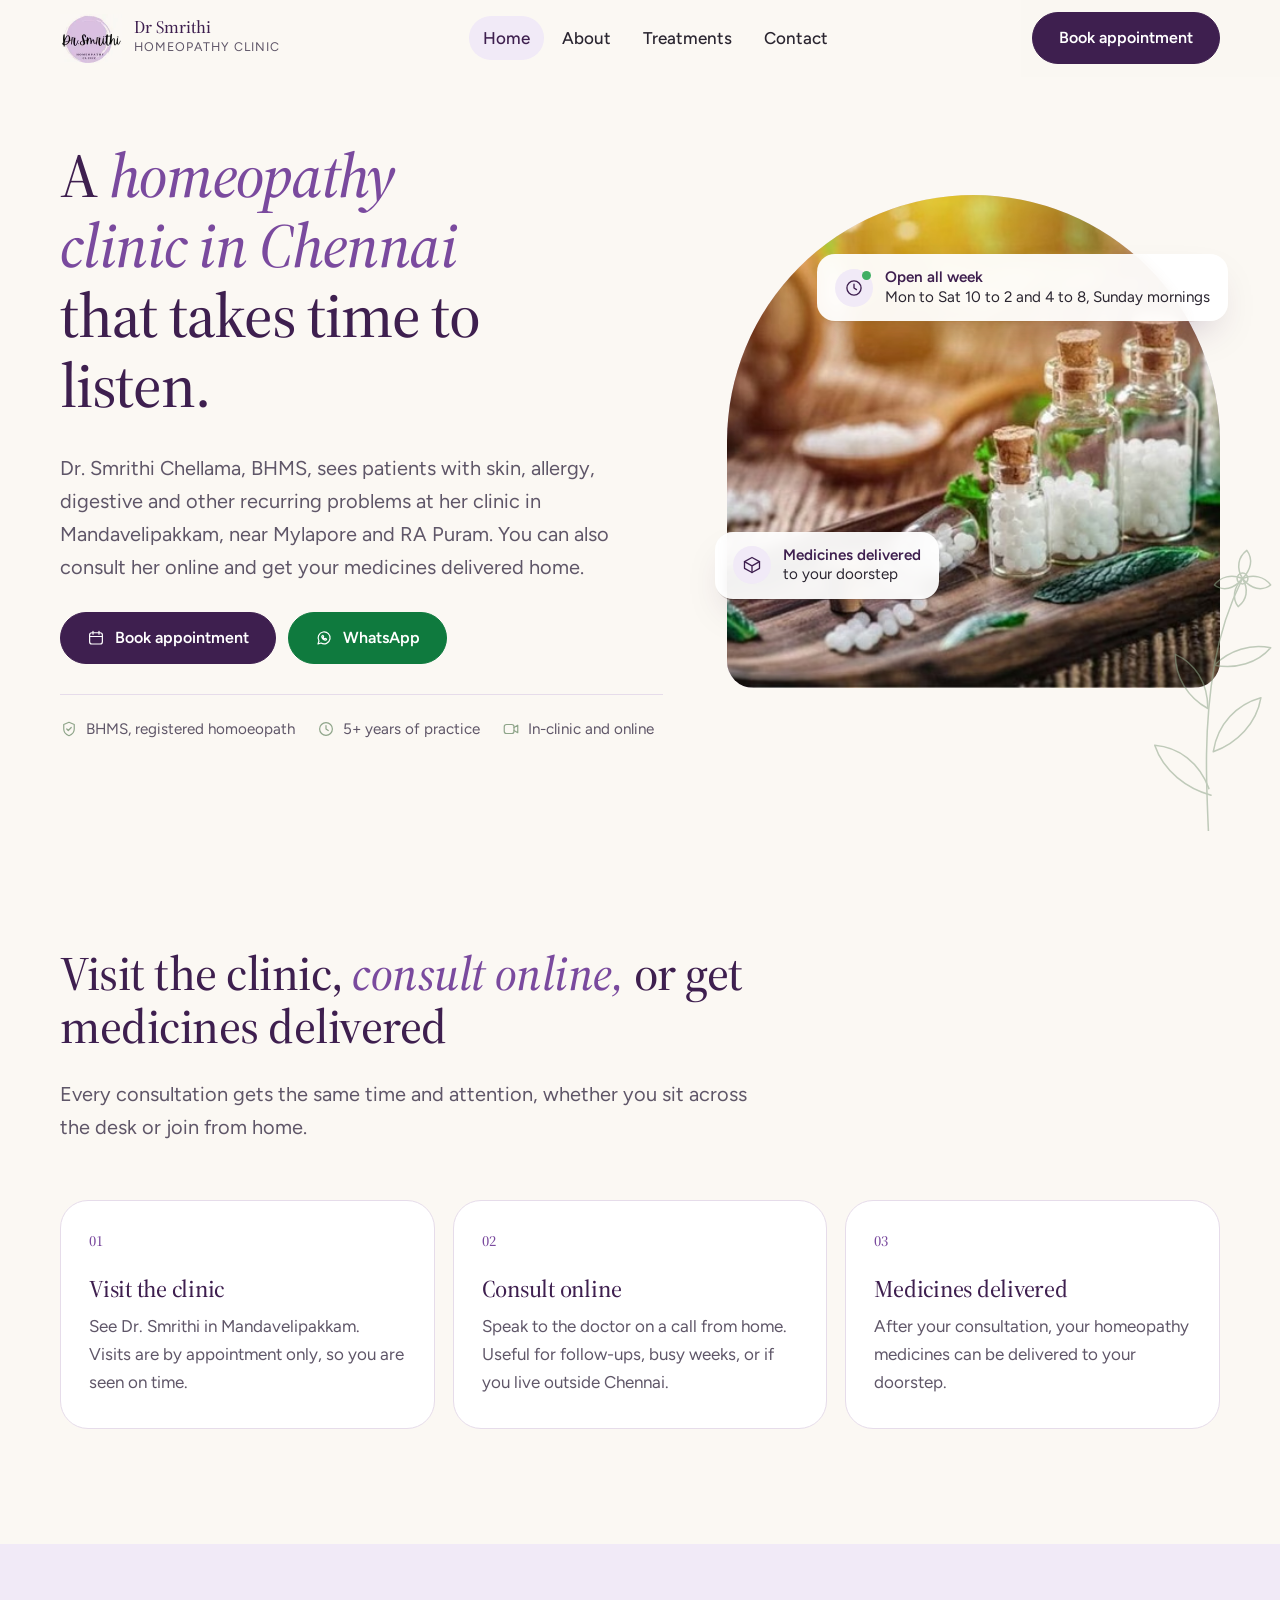
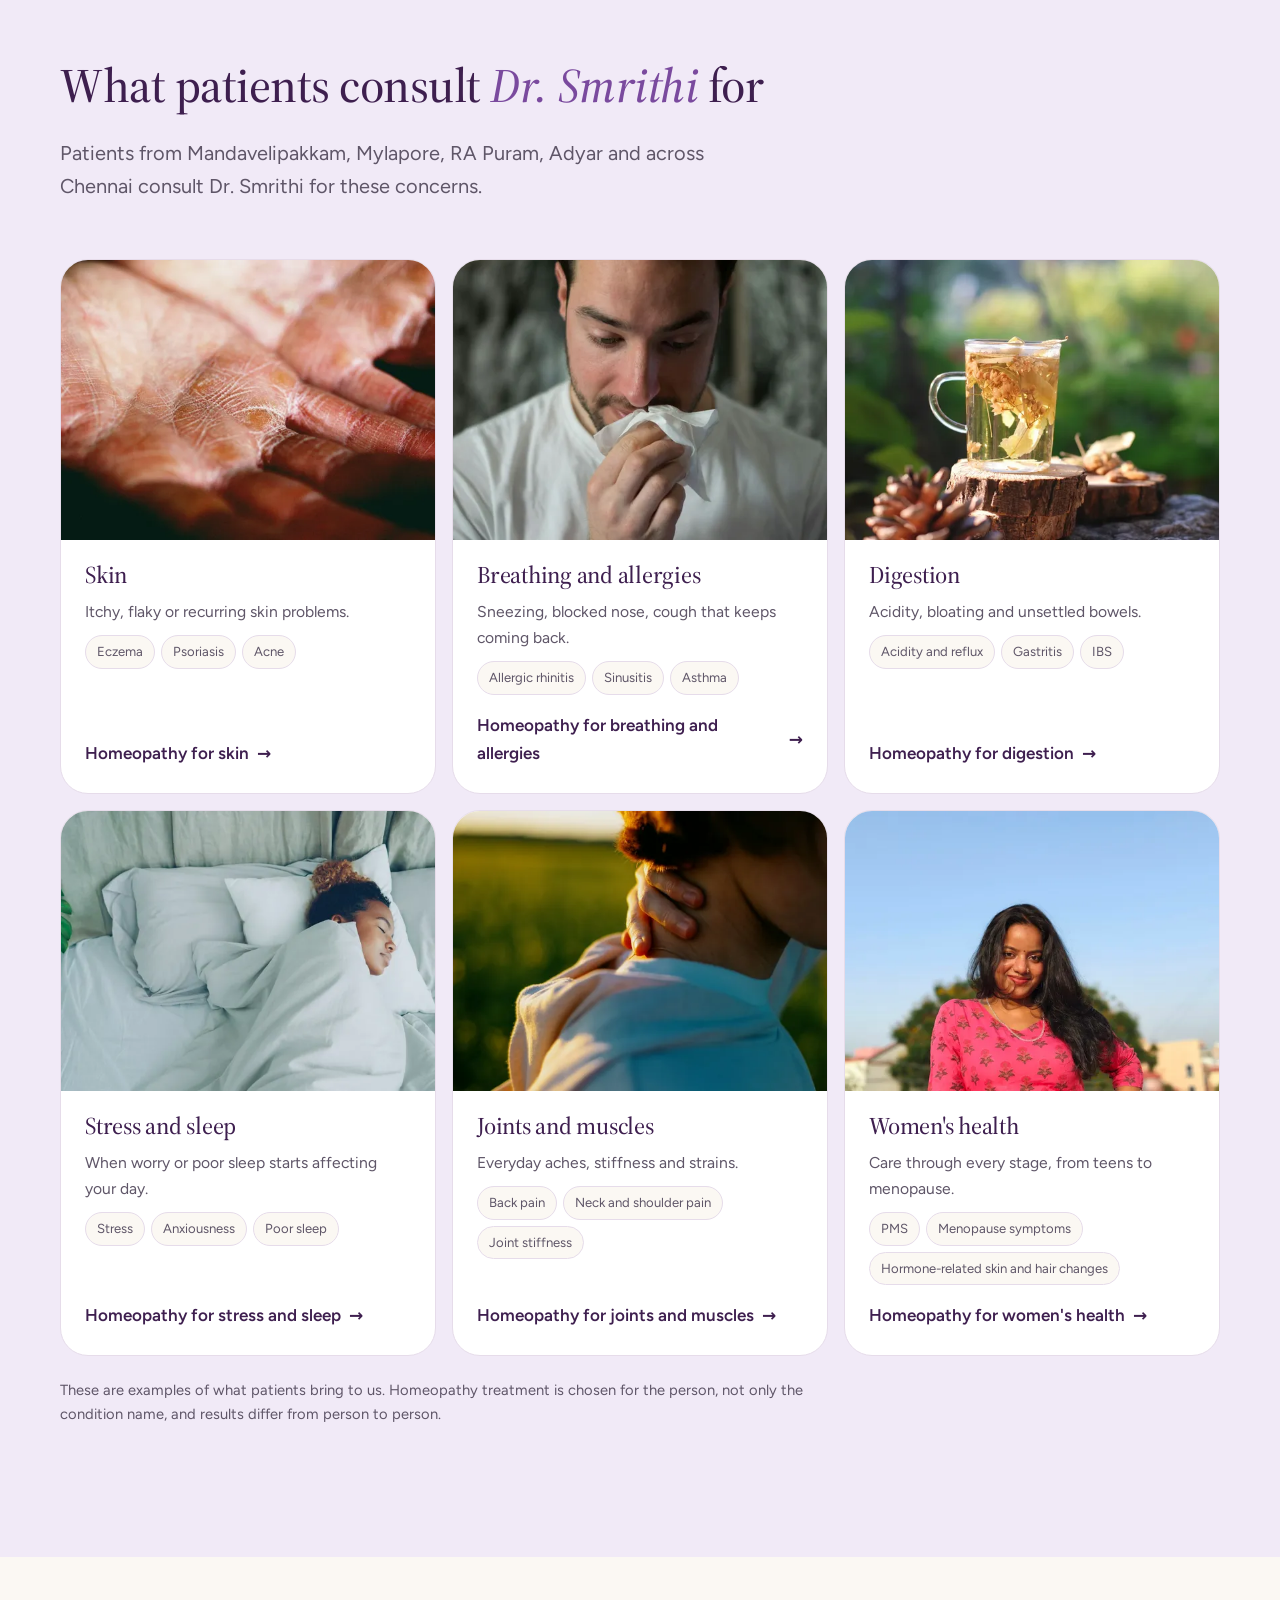
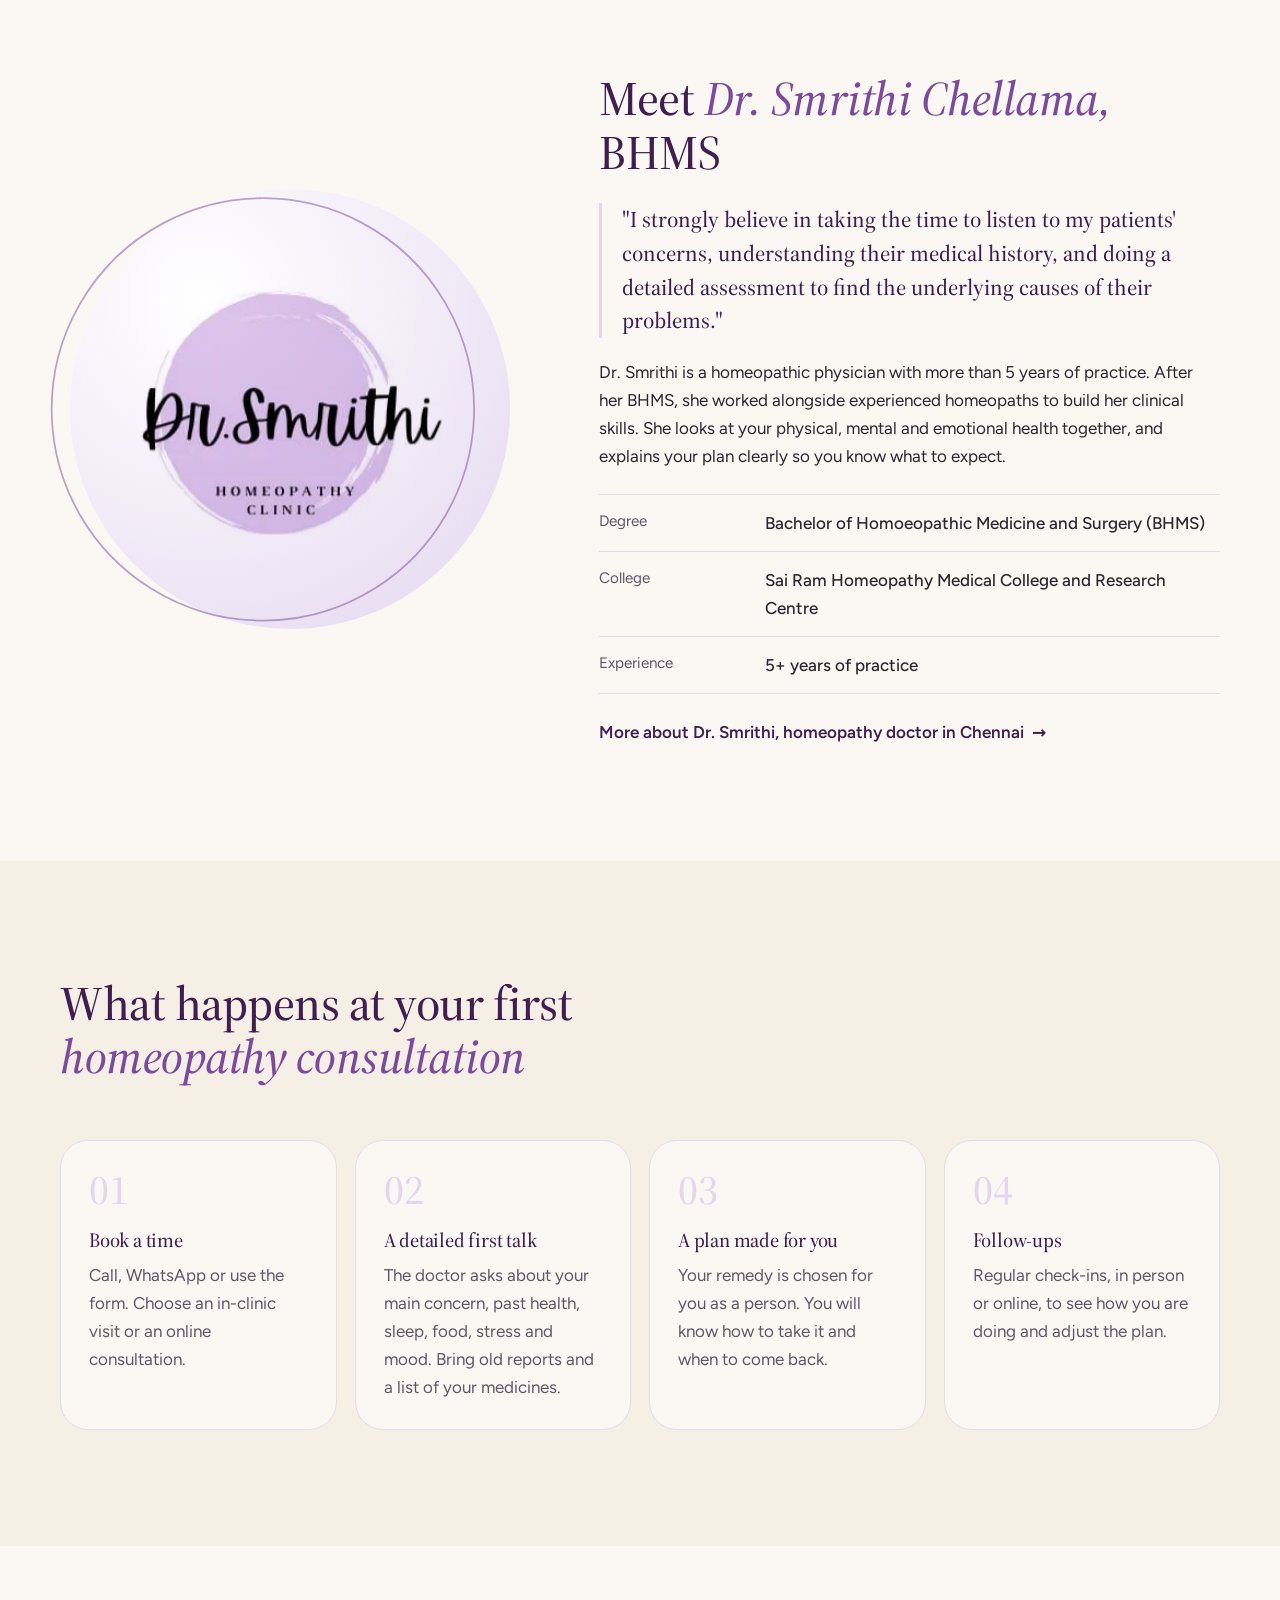
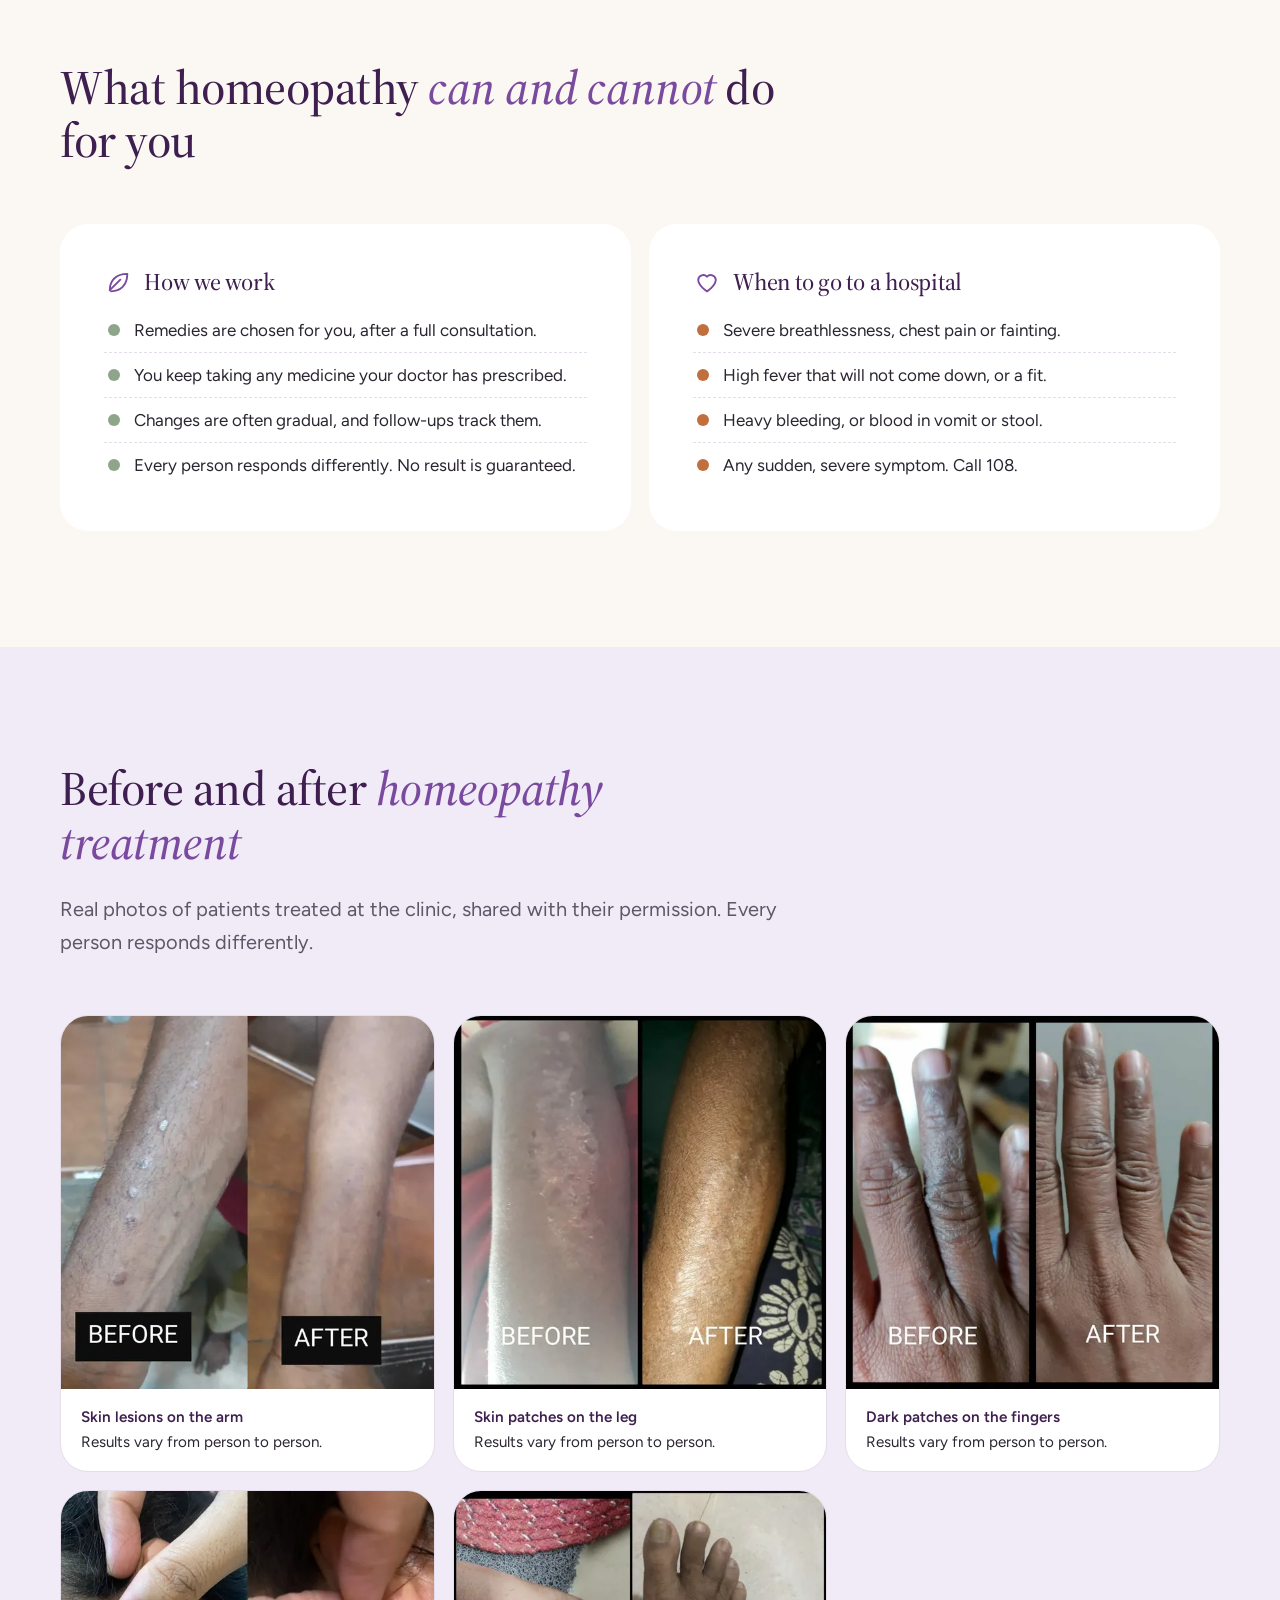
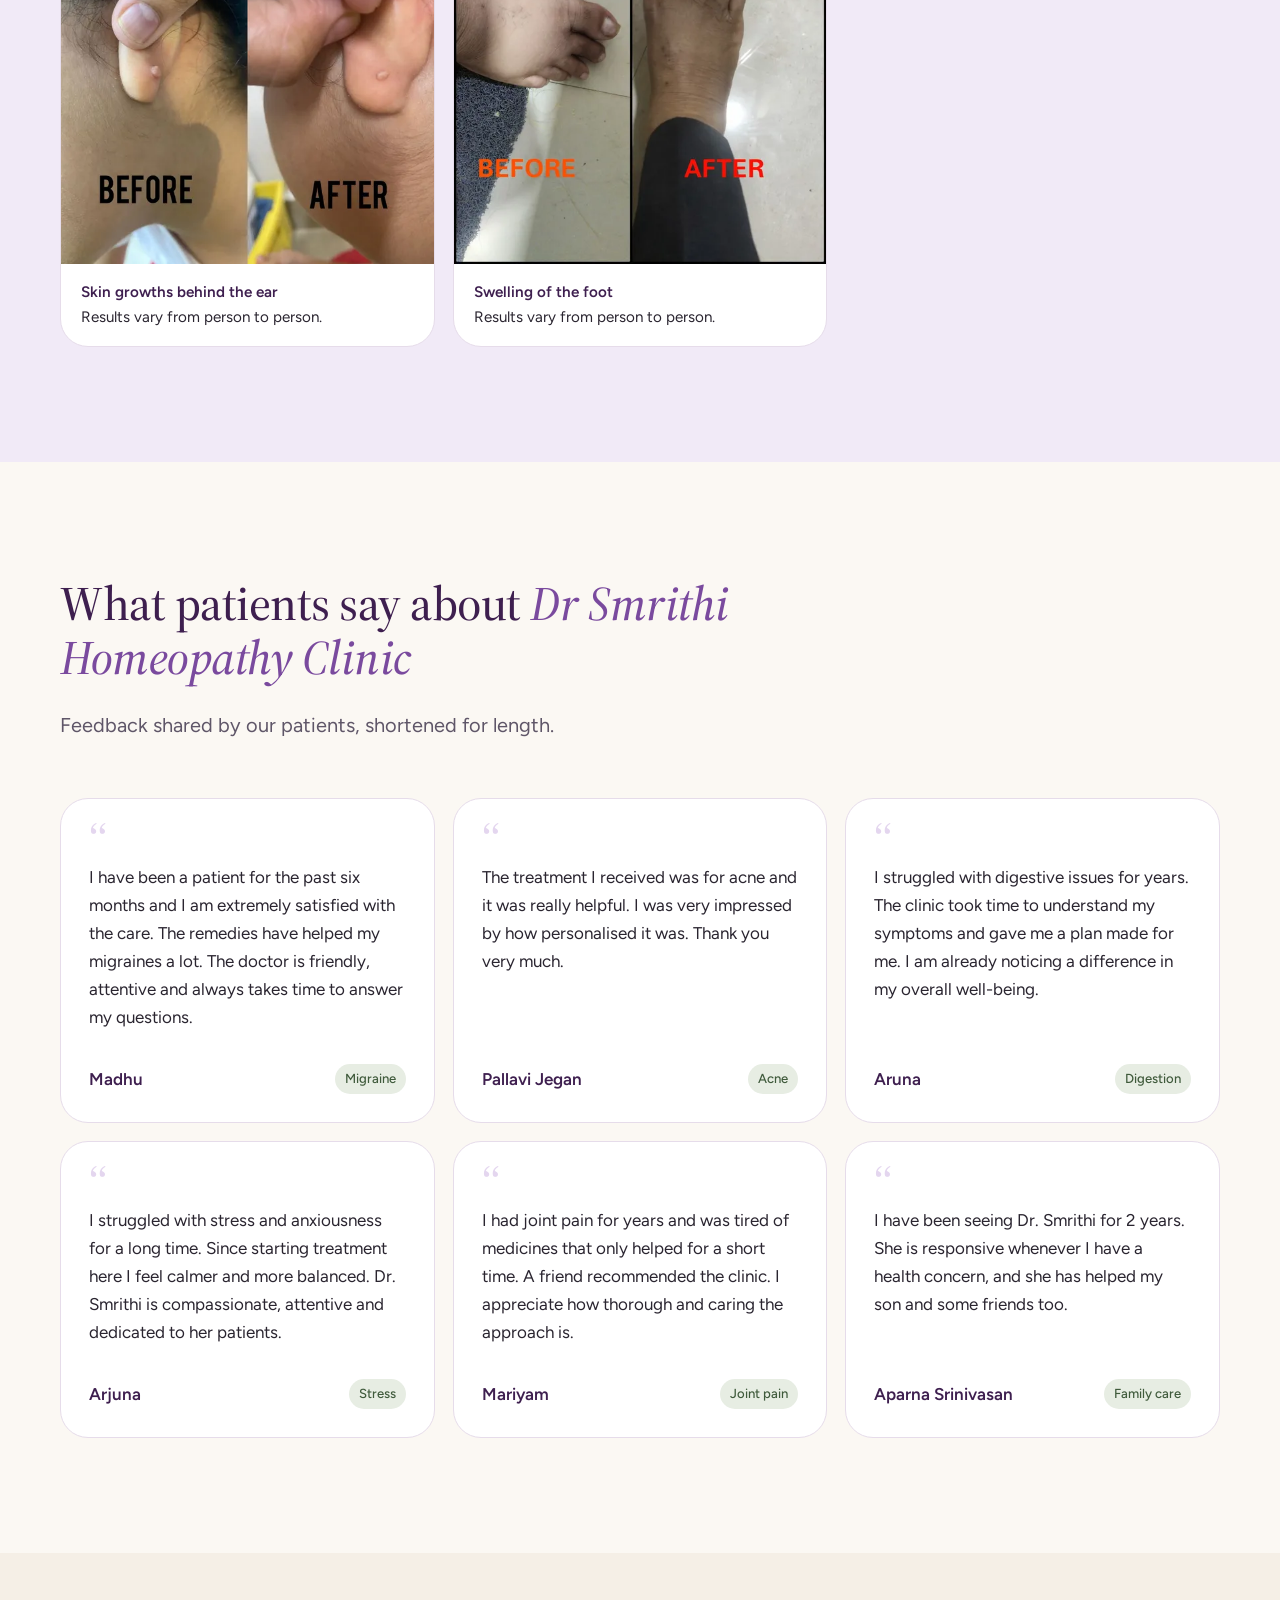
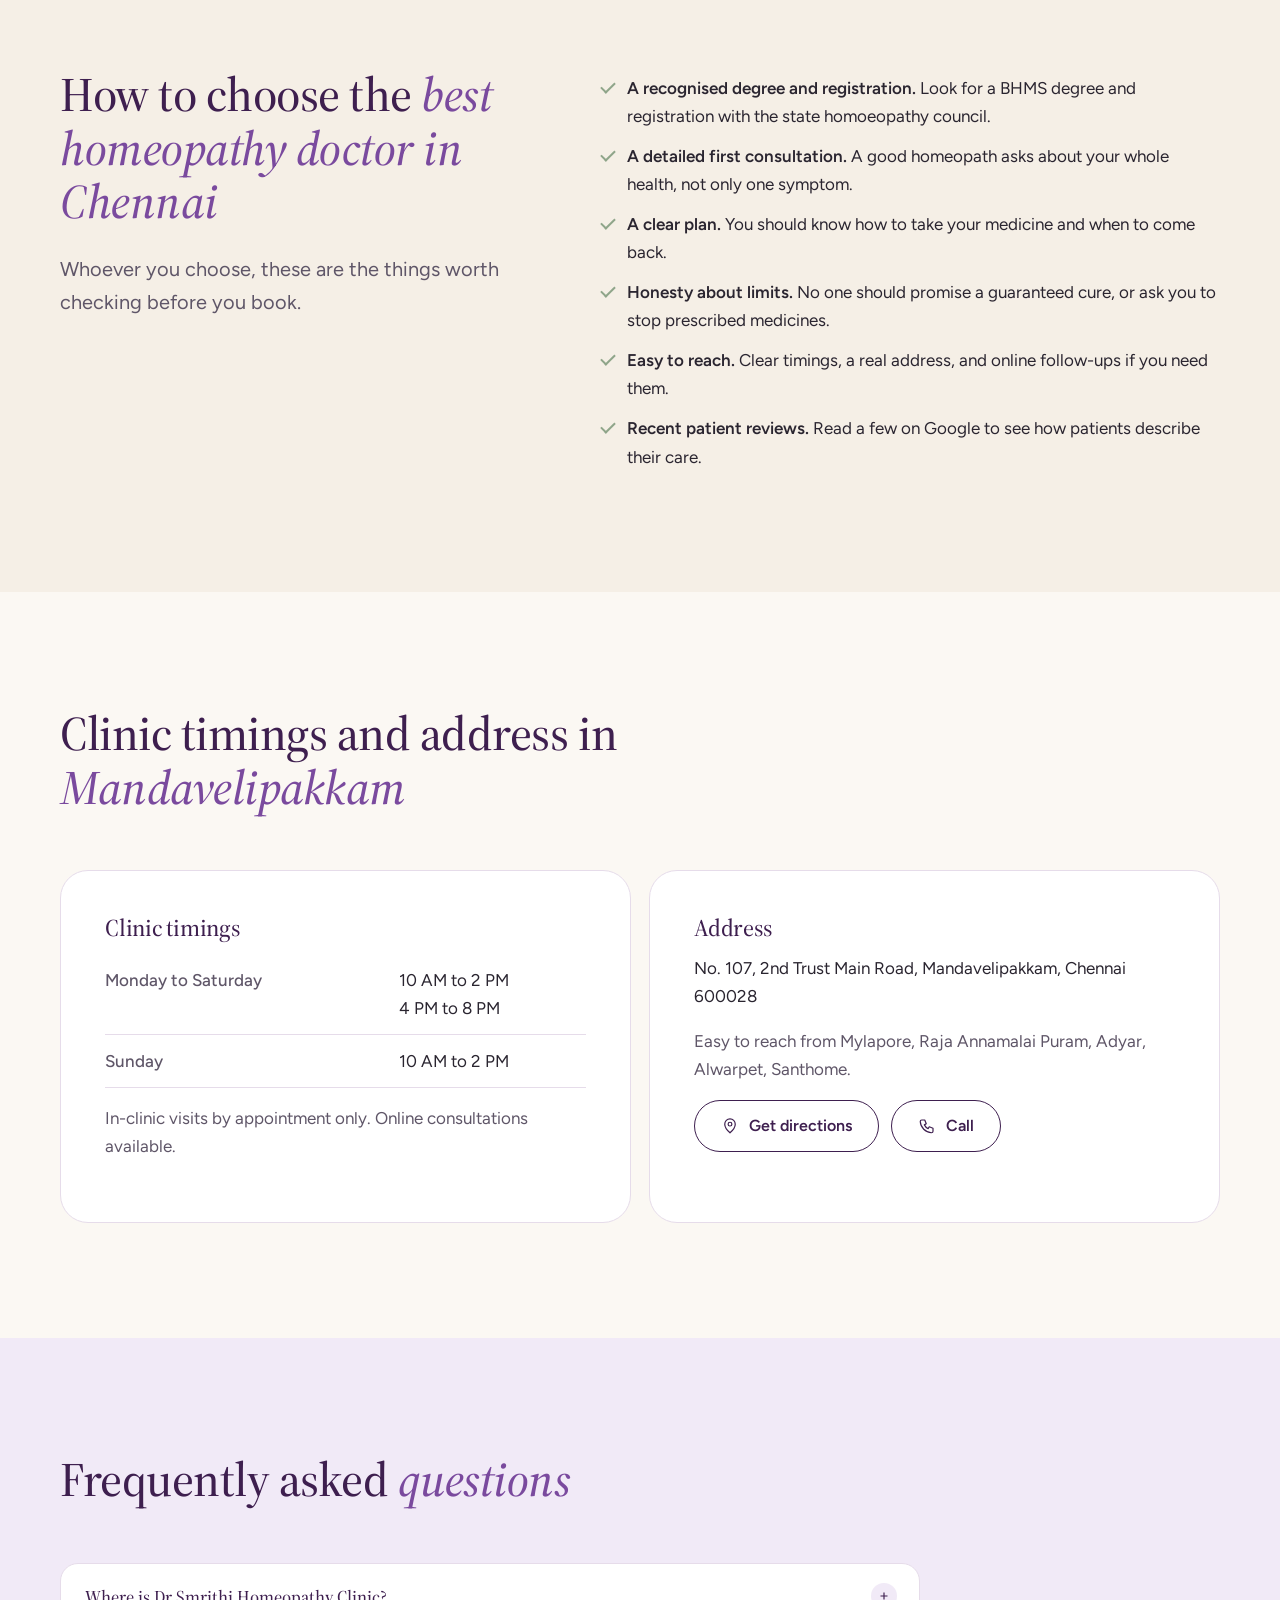
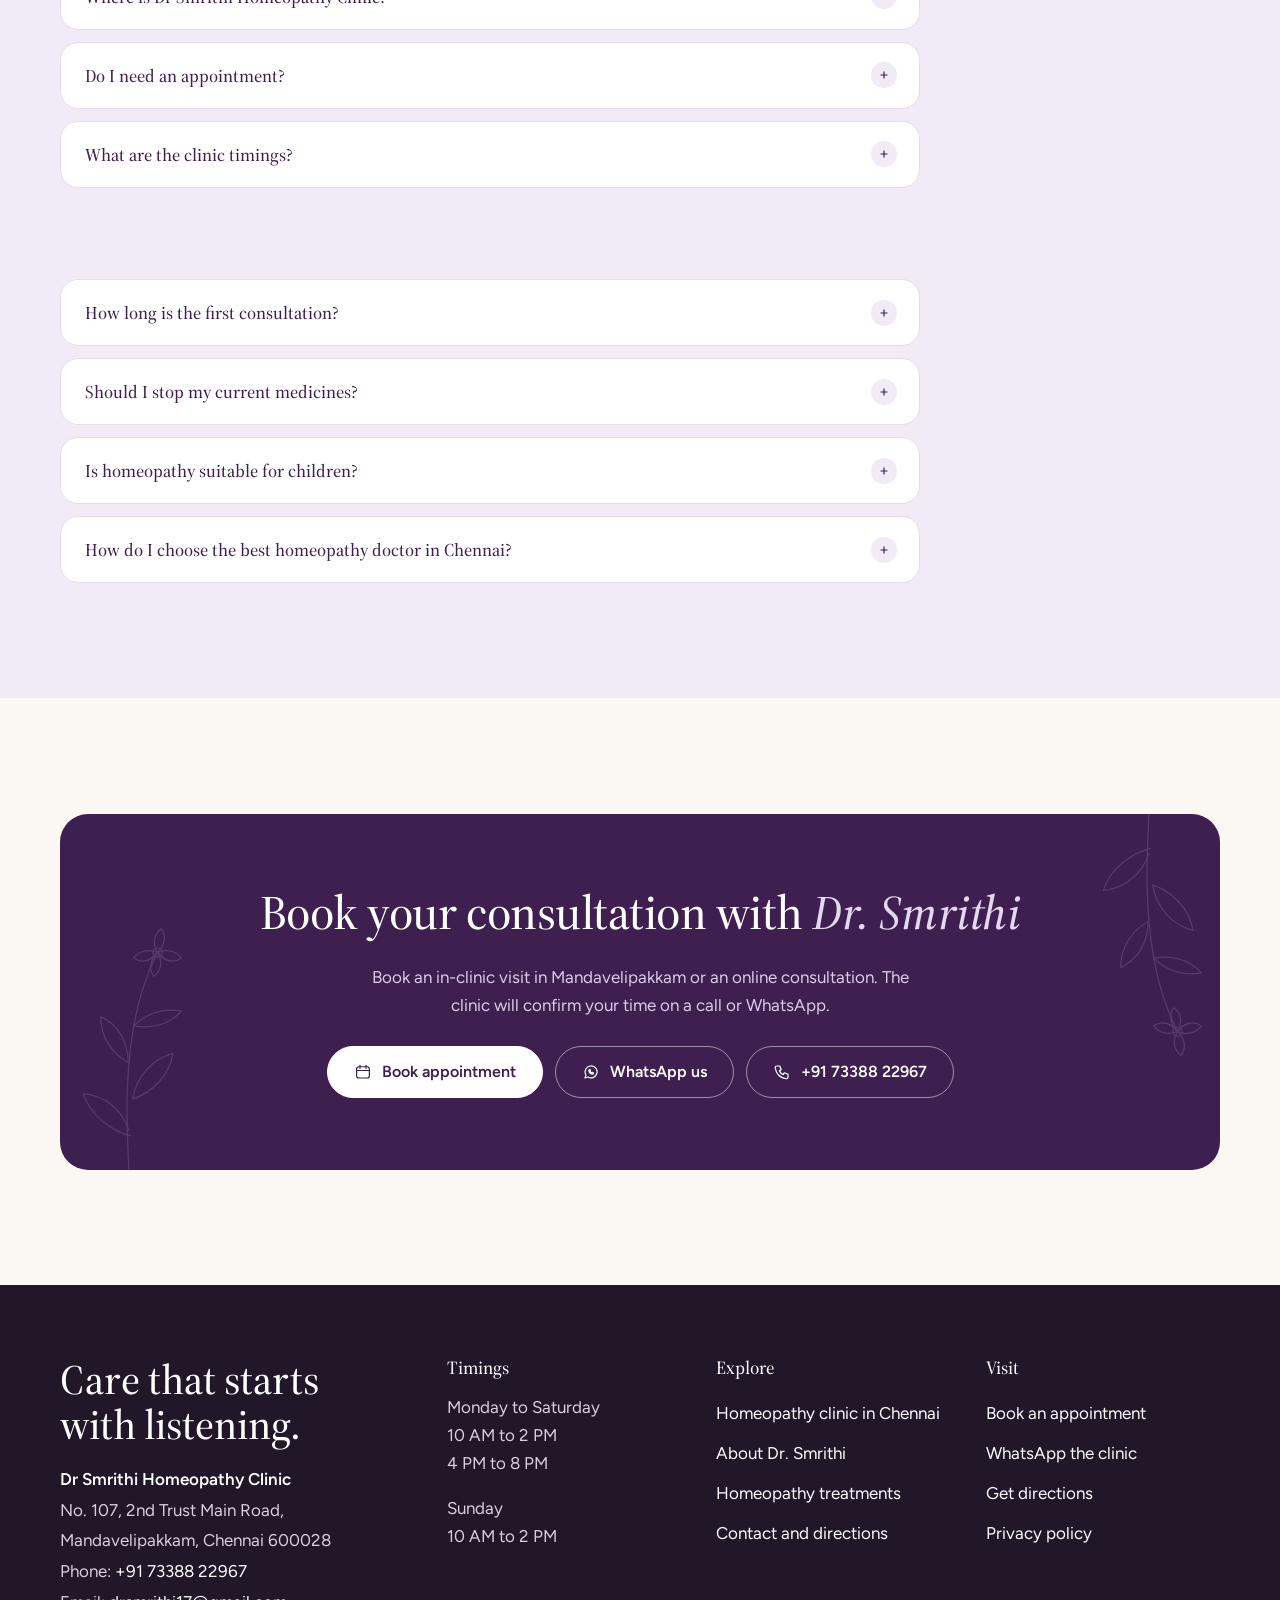
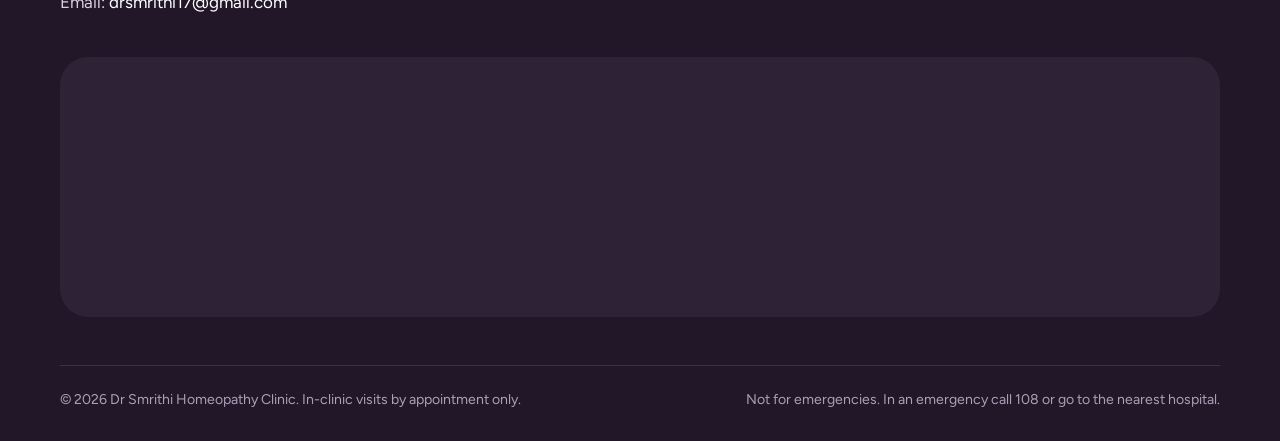
==== commit 29a0e3f0: "Update index.html" ====
--- a/index.html
+++ b/index.html
@@ -1,2 +1,2 @@
 <!DOCTYPE html><html lang="en-IN" class="no-js" data-ga="G-P0BYKNVYDF"><head><meta charset="utf-8"><meta name="viewport" content="width=device-width, initial-scale=1"><title>Homeopathy Clinic in Chennai | Dr Smrithi, Mandavelipakkam</title><meta name="description" content="Homeopathy clinic in Chennai by Dr. Smrithi Chellama, BHMS. In-clinic visits in Mandavelipakkam, online consultations and medicines delivered home."><meta name="robots" content="index, follow, max-image-preview:large"><link rel="canonical" href="https://drsmrithi.online/"><script>document.documentElement.className='js';setTimeout(function(){if(!window.__ds)document.documentElement.classList.remove('js')},2500)</script><link rel="preload" href="/fonts/source-serif-500.woff2" as="font" type="font/woff2" crossorigin><link rel="preload" href="/fonts/figtree.woff2" as="font" type="font/woff2" crossorigin><link rel="icon" href="/favicon.ico" sizes="48x48"><link rel="icon" type="image/png" sizes="96x96" href="/favicon-96.png"><link rel="icon" type="image/png" sizes="192x192" href="/favicon-192.png"><link rel="apple-touch-icon" href="/apple-touch-icon.png"><meta name="theme-color" content="#fbf8f3"><meta property="og:type" content="website"><meta property="og:site_name" content="Dr Smrithi Homeopathy Clinic"><meta property="og:locale" content="en_IN"><meta property="og:title" content="Homeopathy Clinic in Chennai | Dr Smrithi, Mandavelipakkam"><meta property="og:description" content="Homeopathy clinic in Chennai by Dr. Smrithi Chellama, BHMS. In-clinic visits in Mandavelipakkam, online consultations and medicines delivered home."><meta property="og:url" content="https://drsmrithi.online/"><meta property="og:image" content="https://drsmrithi.online/og-share.jpg"><meta property="og:image:width" content="1200"><meta property="og:image:height" content="630"><meta name="twitter:card" content="summary_large_image"><meta name="twitter:title" content="Homeopathy Clinic in Chennai | Dr Smrithi, Mandavelipakkam"><meta name="twitter:description" content="Homeopathy clinic in Chennai by Dr. Smrithi Chellama, BHMS. In-clinic visits in Mandavelipakkam, online consultations and medicines delivered home."><meta name="twitter:image" content="https://drsmrithi.online/og-share.jpg"><script type="application/ld+json">{"@context":"https://schema.org","@graph":[{"@type":"MedicalClinic","@id":"https://drsmrithi.online/#clinic","name":"Dr Smrithi Homeopathy Clinic","url":"https://drsmrithi.online/","logo":{"@type":"ImageObject","url":"https://drsmrithi.online/favicon-192.png","width":192,"height":192},"image":"https://drsmrithi.online/og-share.jpg","telephone":"+917338822967","email":"drsmrithi17@gmail.com","medicineSystem":"https://schema.org/Homeopathic","address":{"@type":"PostalAddress","streetAddress":"No. 107, 2nd Trust Main Road, Mandavelipakkam","addressLocality":"Chennai","addressRegion":"Tamil Nadu","postalCode":"600028","addressCountry":"IN"},"hasMap":"https://www.google.com/maps/search/?api=1&query=Dr%20Smrithi%20Homeopathy%20Clinic%2C%20No.%20107%2C%202nd%20Trust%20Main%20Road%2C%20Mandavelipakkam%2C%20Chennai%20600028","geo":{"@type":"GeoCoordinates","latitude":13.0268,"longitude":80.2699},"openingHoursSpecification":[{"@type":"OpeningHoursSpecification","dayOfWeek":["Monday","Tuesday","Wednesday","Thursday","Friday","Saturday"],"opens":"10:00","closes":"14:00"},{"@type":"OpeningHoursSpecification","dayOfWeek":["Monday","Tuesday","Wednesday","Thursday","Friday","Saturday"],"opens":"16:00","closes":"20:00"},{"@type":"OpeningHoursSpecification","dayOfWeek":"Sunday","opens":"10:00","closes":"14:00"}],"areaServed":[{"@type":"Place","name":"Mandavelipakkam"},{"@type":"Place","name":"Mylapore"},{"@type":"Place","name":"Raja Annamalai Puram"},{"@type":"Place","name":"Adyar"},{"@type":"Place","name":"Alwarpet"},{"@type":"Place","name":"Santhome"},{"@type":"City","name":"Chennai"}],"employee":{"@id":"https://drsmrithi.online/about/#doctor"},"isAcceptingNewPatients":true,"availableService":[{"@type":"MedicalTherapy","name":"Homeopathy consultation (in-clinic)"},{"@type":"MedicalTherapy","name":"Online homeopathy consultation"}],"knowsAbout":["Homeopathy","Eczema","Psoriasis","Acne","Urticaria","Allergic rhinitis","Sinusitis","Asthma","Acidity","IBS","Stress","Sleep problems","Migraine","Back pain","PMS","Menopause symptoms"]},{"@type":"WebSite","@id":"https://drsmrithi.online/#website","url":"https://drsmrithi.online/","name":"Dr Smrithi Homeopathy Clinic","inLanguage":"en-IN","publisher":{"@id":"https://drsmrithi.online/#clinic"}},{"@type":"WebPage","@id":"https://drsmrithi.online/#webpage","url":"https://drsmrithi.online/","name":"Homeopathy Clinic in Chennai | Dr Smrithi, Mandavelipakkam","inLanguage":"en-IN","isPartOf":{"@id":"https://drsmrithi.online/#website"},"about":{"@id":"https://drsmrithi.online/#clinic"}},{"@type":"FAQPage","@id":"https://drsmrithi.online/#faq","mainEntity":[{"@type":"Question","name":"Where is Dr Smrithi Homeopathy Clinic?","acceptedAnswer":{"@type":"Answer","text":"The clinic is at No. 107, 2nd Trust Main Road, Mandavelipakkam, Chennai 600028. It is a short drive from Mylapore, Raja Annamalai Puram, Adyar and Alwarpet."}},{"@type":"Question","name":"Do I need an appointment?","acceptedAnswer":{"@type":"Answer","text":"Yes. In-clinic visits are by appointment only, so every patient gets unhurried time with the doctor. You can book by phone, WhatsApp or the form on the contact page."}},{"@type":"Question","name":"What are the clinic timings?","acceptedAnswer":{"@type":"Answer","text":"The clinic is open Monday to Saturday, 10 AM to 2 PM and 4 PM to 8 PM, and on Sunday from 10 AM to 2 PM."}},{"@type":"Question","name":"Can I consult the doctor online?","acceptedAnswer":{"@type":"Answer","text":"Yes. Online consultations are available on a call, so you can speak to the doctor from home or from outside Chennai. Your medicines can then be delivered to your doorstep."}},{"@type":"Question","name":"How long is the first consultation?","acceptedAnswer":{"@type":"Answer","text":"The first consultation is longer than a follow-up, because the doctor asks about your health history, routine, sleep, food and stress before choosing a remedy."}},{"@type":"Question","name":"Should I stop my current medicines?","acceptedAnswer":{"@type":"Answer","text":"No. Please do not stop any medicine your doctor has prescribed without talking to them. Tell Dr. Smrithi about everything you take so she can plan your care safely."}},{"@type":"Question","name":"Is homeopathy suitable for children?","acceptedAnswer":{"@type":"Answer","text":"Yes. Dr. Smrithi sees children as well as adults, both in the clinic and online. A parent or guardian should come along or join the online call, and should bring any reports and a list of medicines the child takes."}},{"@type":"Question","name":"How do I choose the best homeopathy doctor in Chennai?","acceptedAnswer":{"@type":"Answer","text":"Check that the doctor holds a BHMS degree and is registered, that the first consultation is detailed and unhurried, and that the clinic explains your plan and follow-ups clearly. Reading recent patient reviews on Google also helps."}}]}]}</script><style>@font-face{font-family:"Source Serif 4";src:url(/fonts/source-serif-500.woff2)format("woff2");font-weight:500;font-style:normal;font-display:swap}@font-face{font-family:"Source Serif 4";src:url(/fonts/source-serif-500-italic.woff2)format("woff2");font-weight:500;font-style:italic;font-display:swap}@font-face{font-family:Figtree;src:url(/fonts/figtree.woff2)format("woff2");font-weight:400 600;font-style:normal;font-display:swap}@font-face{font-family:Serif Fallback;src:local(Georgia);size-adjust:100%;ascent-override:92%;descent-override:26%}@font-face{font-family:Figtree Fallback;src:local(Arial);size-adjust:97%;ascent-override:98%;descent-override:26%}:root{--cream:#fbf8f3;--paper:#f5efe6;--lilac:#f1eaf7;--lilac-2:#e4d6ef;--plum:#3e1f4f;--plum-2:#5a2f72;--violet:#7a4a9e;--sage:#8fa58a;--sage-soft:#e7ede3;--ink:#2a2530;--muted:#5f5668;--line:#e6dcea;--white:#fff;--wa:#0f7a3e;--serif:"Source Serif 4","Serif Fallback",Georgia,serif;--sans:"Figtree","Figtree Fallback",system-ui,-apple-system,"Segoe UI",Arial,sans-serif;--r-lg:28px;--r-md:18px;--r-sm:12px;--wrap:1200px;--ease:cubic-bezier(.22,.8,.24,1)}*,:before,:after{box-sizing:border-box}html{-webkit-text-size-adjust:100%}body{background:var(--cream);color:var(--ink);font-family:var(--sans);-webkit-font-smoothing:antialiased;text-rendering:optimizelegibility;margin:0;font-size:1.0625rem;line-height:1.65}img,svg{max-width:100%;display:block}img{height:auto}a{color:var(--violet);text-underline-offset:3px}a:hover{color:var(--plum)}:focus-visible{outline:3px solid var(--violet);outline-offset:3px;border-radius:6px}h1,h2,h3,h4{font-family:var(--serif);color:var(--plum);letter-spacing:-.01em;margin:0 0 .5em;font-weight:500;line-height:1.12}h1{letter-spacing:-.02em;font-size:clamp(2.3rem,6.2vw,4.4rem)}h2{font-size:clamp(1.8rem,4.2vw,3rem)}h3{font-size:clamp(1.25rem,2.2vw,1.5rem)}h1 em,h2 em{color:var(--violet);font-style:italic}p{margin:0 0 1em}ul{padding-left:1.1em}.wrap{width:100%;max-width:var(--wrap);margin:0 auto;padding:0 20px}.eyebrow{letter-spacing:.14em;text-transform:uppercase;color:var(--violet);align-items:center;gap:10px;margin-bottom:16px;font-size:.8rem;font-weight:600;display:inline-flex}.eyebrow:before{content:"";background:currentColor;width:22px;height:1.5px}.lead{color:var(--muted);max-width:60ch;font-size:clamp(1.08rem,1.6vw,1.25rem)}.muted{color:var(--muted)}.skip{z-index:200;background:var(--plum);color:#fff;border-radius:10px;padding:10px 16px;position:absolute;top:10px;left:-9999px}.skip:focus{left:10px}.sr-only{clip:rect(0 0 0 0);white-space:nowrap;width:1px;height:1px;position:absolute;overflow:hidden}.btn{--bg:var(--plum);--fg:#fff;border:1.5px solid var(--bg);background:var(--bg);min-height:52px;color:var(--fg);font:600 1rem/1 var(--sans);cursor:pointer;transition:background-color .3s var(--ease),color .3s var(--ease),border-color .3s var(--ease),transform .4s var(--ease);border-radius:999px;justify-content:center;align-items:center;gap:10px;padding:0 26px;text-decoration:none;display:inline-flex;position:relative}.btn:hover{--bg:var(--plum-2);color:#fff}.btn svg{flex:none;width:18px;height:18px}.btn-ghost{--bg:transparent;--fg:var(--plum);border-color:var(--plum)}.btn-ghost:hover{--bg:var(--plum);color:#fff}.btn-wa{--bg:var(--wa)}.btn-wa:hover{--bg:#0b5f30}.btn-light{--bg:#fff;--fg:var(--plum);border-color:#fff}.btn-light:hover{--bg:var(--lilac);color:var(--plum)}.btn-row{flex-wrap:wrap;gap:12px;display:flex}.link-arrow{color:var(--plum);align-items:center;gap:8px;font-weight:600;text-decoration:none;display:inline-flex}.link-arrow span{transition:transform .35s var(--ease)}.link-arrow:hover span{transform:translate(4px)}.site-header{z-index:60;-webkit-backdrop-filter:saturate(1.4)blur(12px);background:#fbf8f3e0;border-bottom:1px solid #0000;transition:border-color .3s;position:sticky;top:0}.site-header.scrolled{border-color:var(--line)}.hdr{justify-content:space-between;align-items:center;gap:16px;min-height:76px;display:flex}.brand{color:var(--plum);align-items:center;gap:12px;text-decoration:none;display:flex}.brand img{mix-blend-mode:multiply;width:62px;height:49px}.brand b{font:500 1.1rem/1.1 var(--serif);display:block}.brand small{letter-spacing:.08em;text-transform:uppercase;color:var(--muted);font-size:.78rem;display:block}.nav ul{gap:4px;margin:0;padding:0;list-style:none;display:flex}.nav a{min-height:44px;color:var(--ink);border-radius:999px;align-items:center;padding:0 14px;font-weight:500;text-decoration:none;transition:background-color .25s;display:flex}.nav a:hover{background:var(--lilac)}.nav a[aria-current=page]{background:var(--lilac);color:var(--plum)}.nav-book{display:none}.menu-btn{border:1.5px solid var(--line);cursor:pointer;width:48px;height:48px;color:var(--plum);background:#fff;border-radius:50%;justify-content:center;align-items:center;display:none}.menu-btn span,.menu-btn span:before{width:20px;height:1.5px;transition:transform .3s var(--ease);background:currentColor;display:block;position:relative}.menu-btn span:before{content:"";position:absolute;top:6px}.menu-btn span{top:-3px}@media (width<=959px){.js .menu-btn{display:inline-flex}.js .nav{background:var(--cream);border-bottom:1px solid var(--line);padding:12px 20px 24px;display:none;position:fixed;inset:76px 0 auto}.js .nav.open{display:block}.js .nav ul{flex-direction:column}.js .nav a{min-height:52px;font-size:1.15rem}.nav-book{margin-top:8px;display:block}.nav-book a{background:var(--plum);color:#fff;justify-content:center}.hdr-cta{display:none}.nav{width:100%}.hdr{flex-wrap:wrap}.js .hdr{flex-wrap:nowrap}}.section{padding:clamp(64px,9vw,120px) 0}.section-tint{background:var(--lilac)}.section-paper{background:var(--paper)}.section-head{max-width:720px;margin-bottom:clamp(32px,5vw,56px)}.section-head.center{text-align:center;margin-left:auto;margin-right:auto}.section-head.center .eyebrow:before{display:none}.panel{border-radius:var(--r-lg);background:#fff;padding:clamp(24px,4vw,44px)}.hero{padding:clamp(28px,5vw,64px) 0 clamp(48px,7vw,90px);position:relative;overflow:hidden}.hero-grid{align-items:center;gap:40px;display:grid}.hero h1{max-width:15ch;font-size:clamp(2.3rem,5vw,3.9rem)}.hero .lead{margin:18px 0 28px}.hero-media{position:relative}.hero-img{border-radius:260px 260px var(--r-lg) var(--r-lg);aspect-ratio:1;background:var(--lilac-2);overflow:hidden}.hero-img img{object-fit:cover;width:100%;height:100%}.float-card{backdrop-filter:blur(6px);border-radius:var(--r-md);background:#fffffff0;align-items:center;gap:12px;padding:14px 18px;font-size:.95rem;line-height:1.3;display:flex;position:absolute;box-shadow:0 18px 40px -18px #3e1f4f59}.float-card b{color:var(--plum);font-weight:600;display:block}.float-card .dot{background:var(--lilac);width:38px;height:38px;color:var(--plum);border-radius:50%;flex:none;place-items:center;display:grid}.float-card .dot svg{width:20px;height:20px}.fc-1{animation:5s ease-in-out infinite bob;bottom:18%;left:-12px}.fc-2{animation:6s ease-in-out -2s infinite bob;top:12%;right:-8px}.float-card{transition:transform .4s var(--ease)}.float-card:hover{animation:.6s ease-in-out wiggle}.fc-2 .dot{position:relative}.fc-2 .dot:after{content:"";background:#3fae64;border-radius:50%;width:9px;height:9px;animation:2s ease-out infinite ping;position:absolute;top:2px;right:2px;box-shadow:0 0 #3fae6499}@keyframes bob{0%,to{transform:translateY(0)rotate(0)}50%{transform:translateY(-10px)rotate(-1deg)}}@keyframes wiggle{0%,to{transform:rotate(0)}25%{transform:rotate(-3deg)}75%{transform:rotate(3deg)}}@keyframes ping{to{box-shadow:0 0 0 10px #3fae6400}}.hero-sprig{width:260px;color:var(--sage);opacity:.55;pointer-events:none;position:absolute;bottom:-40px;right:-60px}.trust{border-top:1px solid var(--line);color:var(--muted);flex-wrap:wrap;gap:10px 22px;margin:30px 0 0;padding:22px 0 0;font-size:.95rem;list-style:none;display:flex}.trust li{align-items:center;gap:8px;display:inline-flex}.trust svg{width:18px;height:18px;color:var(--sage)}.marquee{background:var(--plum);color:#f3eaf8;padding:18px 0;overflow:hidden}.marquee-track{gap:48px;width:max-content;animation:38s linear infinite marquee;display:flex}.marquee-track span{font:400 1.15rem/1 var(--serif);white-space:nowrap;align-items:center;gap:48px;display:inline-flex}.marquee-track span:after{content:"✦";color:var(--sage);font-size:.8rem}@keyframes marquee{to{transform:translate(-50%)}}.ways{gap:18px;display:grid}.way{border-radius:var(--r-lg);border:1px solid var(--line);transform-style:preserve-3d;transition:transform .6s var(--ease),box-shadow .5s var(--ease),border-color .4s;background:#fff;padding:32px 28px;position:relative;overflow:hidden}.way:before{content:"";background:radial-gradient(260px circle at var(--mx,50%) var(--my,50%),#7a4a9e24,transparent 70%);opacity:0;pointer-events:none;transition:opacity .4s;position:absolute;inset:0}.way:hover{border-color:var(--lilac-2);box-shadow:0 30px 60px -32px #3e1f4f80}.way:hover:before{opacity:1}.way .num{transition:transform .5s var(--ease),color .3s}.way:hover .num{color:var(--plum);transform:translate(6px)}.way .num{font:400 .95rem/1 var(--serif);color:var(--violet);margin-bottom:28px;display:block}.way h3{margin-bottom:.35em}.way p{color:var(--muted);margin:0}.tiles{gap:16px;display:grid}.tile{border-radius:var(--r-lg);color:var(--ink);border:1px solid var(--line);background:#fff;flex-direction:column;text-decoration:none;display:flex;position:relative;overflow:hidden}.tile:hover{color:var(--ink)}.tile-media{aspect-ratio:4/3;background:linear-gradient(135deg,var(--lilac) 0%,var(--lilac-2) 100%);display:block;overflow:hidden}.tile-media img{object-fit:cover;width:100%;height:100%}.tile-art{width:100%;height:100%;color:var(--plum);place-items:center;display:grid}.tile-art svg{opacity:.75;width:34%;height:auto}.tile-body{flex-direction:column;flex:1;gap:10px;padding:22px 24px 26px;display:flex}.tile h3{margin:0}.tile p{color:var(--muted);margin:0;font-size:.98rem}.chips{flex-wrap:wrap;gap:6px;display:flex}.chips span{background:var(--cream);border:1px solid var(--line);color:var(--muted);border-radius:999px;padding:5px 11px;font-size:.82rem}.tile .link-arrow{margin-top:auto;padding-top:6px}.scope-note{color:var(--muted);max-width:760px;margin-top:22px;font-size:.92rem}.doctor{align-items:center;gap:40px;display:grid}.monogram{aspect-ratio:1;background:radial-gradient(circle at 30% 25%,#fff 0,var(--lilac) 55%,var(--lilac-2) 100%);border-radius:50%;place-items:center;width:100%;max-width:440px;margin:0 auto;display:grid;position:relative}.monogram img{mix-blend-mode:multiply;width:72%}.monogram svg.ring{width:112%;height:112%;color:var(--violet);opacity:.5;position:absolute;inset:-6%}.creds{border-top:1px solid var(--line);gap:0;margin:24px 0;display:grid}.creds div{border-bottom:1px solid var(--line);grid-template-columns:150px 1fr;gap:16px;padding:14px 0;display:grid}.creds dt{color:var(--muted);font-size:.95rem}.creds dd{margin:0;font-weight:500}blockquote.pull{border-left:3px solid var(--lilac-2);font:500 clamp(1.15rem,2vw,1.4rem)/1.5 var(--serif);color:var(--plum);margin:0 0 20px;padding-left:20px}.steps{counter-reset:s;gap:18px;margin:0;padding:0;list-style:none;display:grid}.step{border-radius:var(--r-lg);background:var(--cream);border:1px solid var(--line);padding:28px;position:relative}.step:before{counter-increment:s;content:"0" counter(s);font:400 2.6rem/1 var(--serif);color:var(--lilac-2);margin-bottom:18px;transition:color .4s;display:block}.step:hover:before{color:var(--violet)}.step h3{font-size:1.25rem}.step p{color:var(--muted);margin:0}.scope{gap:18px;display:grid}.scope .panel h3{align-items:center;gap:12px;display:flex}.scope .panel h3 svg{width:28px;height:28px;color:var(--violet);flex:none}.scope ul{margin:0;padding:0;list-style:none}.scope li{border-bottom:1px dashed var(--line);padding:8px 0 8px 30px;position:relative}.scope li:last-child{border:0}.scope li:before{content:"";background:var(--sage);border-radius:50%;width:12px;height:12px;position:absolute;top:16px;left:4px}.scope .warn li:before{background:#c0703f}.reviews{gap:18px;display:grid}.review{border-radius:var(--r-lg);border:1px solid var(--line);background:#fff;flex-direction:column;gap:16px;margin:0;padding:28px;display:flex}.review .q{font:400 3rem/.6 var(--serif);color:var(--lilac-2);height:20px}.review blockquote{color:var(--ink);margin:0}.review figcaption{color:var(--plum);justify-content:space-between;align-items:center;gap:10px;margin-top:auto;font-weight:600;display:flex}.review figcaption span{background:var(--sage-soft);color:#3f5a3b;border-radius:999px;padding:4px 10px;font-size:.82rem;font-weight:500}.cases{gap:18px;display:grid}.case{border-radius:var(--r-lg);border:1px solid var(--line);background:#fff;margin:0;overflow:hidden}.case img{aspect-ratio:1;object-fit:cover;width:100%}.case figcaption{padding:16px 20px;font-size:.95rem}.case figcaption b{color:var(--plum);display:block}.case-note{color:var(--muted);margin-top:18px;font-size:.9rem}.faq{gap:12px;max-width:860px;display:grid}.faq details{border-radius:var(--r-md);border:1px solid var(--line);background:#fff;transition:border-color .3s}.faq details[open]{border-color:var(--lilac-2)}.faq summary{cursor:pointer;font:500 1.12rem/1.4 var(--serif);color:var(--plum);padding:20px 60px 20px 24px;list-style:none;position:relative}.faq summary::-webkit-details-marker{display:none}.faq summary:after{content:"";background:var(--lilac) url("data:image/svg+xml,%3Csvg xmlns='http://www.w3.org/2000/svg' viewBox='0 0 24 24' fill='none' stroke='%233e1f4f' stroke-width='2'%3E%3Cpath d='M12 6v12M6 12h12'/%3E%3C/svg%3E") center/14px no-repeat;width:26px;height:26px;transition:transform .35s var(--ease);border-radius:50%;margin-top:-13px;position:absolute;top:50%;right:22px}.faq details[open] summary:after{transform:rotate(45deg)}.faq .ans{color:var(--muted);padding:0 24px 20px}.faq .ans p:last-child{margin:0}.visit{gap:18px;display:grid}.hours{border-collapse:collapse;width:100%}.hours th,.hours td{text-align:left;border-bottom:1px solid var(--line);vertical-align:top;padding:12px 0}.hours th{color:var(--muted);padding-right:16px;font-weight:500}.map-box{border-radius:var(--r-lg);background:var(--lilac) radial-gradient(circle at 70% 30%,#fff 0,transparent 55%);text-align:center;place-items:center;min-height:380px;padding:24px;display:grid;position:relative;overflow:hidden}.map-box iframe{border:0;width:100%;height:100%;position:absolute;inset:0}.map-pin{width:60px;height:60px;color:var(--plum);margin:0 auto 14px}.cta{background:var(--plum);color:#efe5f6;border-radius:var(--r-lg);text-align:center;padding:clamp(36px,6vw,72px);position:relative;overflow:hidden}.cta h2{color:#fff}.cta h2 em{color:#e6d6f2}.cta p{color:#dccbe9;max-width:560px;margin:0 auto 26px}.cta .btn-row{justify-content:center}.cta .btn-ghost{--fg:#fff;border-color:#ffffff80}.cta .btn-ghost:hover{--bg:#fff;color:var(--plum)}.cta-sprig{color:#8e6aa8;opacity:.35;pointer-events:none;width:220px;position:absolute}.cta-sprig.l{bottom:-30px;left:-40px}.cta-sprig.r{top:-30px;right:-40px;transform:scaleX(-1)rotate(180deg)}.page-hero{padding:clamp(40px,6vw,80px) 0 clamp(32px,5vw,56px)}.crumbs ol{color:var(--muted);flex-wrap:wrap;gap:8px;margin:0 0 18px;padding:0;font-size:.92rem;list-style:none;display:flex}.crumbs li+li:before{content:"/";color:var(--lilac-2);margin-right:8px}.crumbs a{color:var(--muted)}.toc{flex-wrap:wrap;gap:8px;margin:28px 0 0;padding:0;list-style:none;display:flex}.toc a{border:1px solid var(--line);min-height:44px;color:var(--plum);background:#fff;border-radius:999px;align-items:center;gap:8px;padding:0 16px;font-weight:500;text-decoration:none;transition:background-color .25s;display:inline-flex}.toc a:hover{background:var(--lilac)}.area{border-top:1px solid var(--line);gap:28px;padding:clamp(40px,6vw,72px) 0;scroll-margin-top:90px;display:grid}.area-side{align-items:flex-start;gap:16px;display:flex}.area-body h3{margin-top:1.4em;font-size:1.15rem}.area-cols{gap:4px 32px;display:grid}.tick{margin:0;padding:0;list-style:none}.tick li{padding:6px 0 6px 28px;position:relative}.tick li:before{content:"";border-left:2px solid var(--sage);border-bottom:2px solid var(--sage);width:14px;height:8px;position:absolute;top:14px;left:2px;transform:rotate(-45deg)}.urgent{border-radius:var(--r-sm);background:#fbf1ea;border-left:3px solid #c0703f;margin-top:18px;padding:14px 18px;font-size:.96rem}.form,.form-2{gap:18px;display:grid}.field label{color:var(--plum);margin-bottom:8px;font-weight:600;display:block}.field .opt{color:var(--muted);font-weight:400}.field input,.field select,.field textarea{width:100%;min-height:52px;font:inherit;color:var(--ink);background:#fff;border:1.5px solid #cbbfd4;border-radius:14px;padding:12px 16px;transition:border-color .2s,box-shadow .2s}.field input:focus,.field select:focus,.field textarea:focus{border-color:var(--violet);outline:none;box-shadow:0 0 0 4px #7a4a9e26}.field textarea{resize:vertical;min-height:120px}.field [aria-invalid=true]{border-color:#b00020}.err{color:#b00020;margin-top:6px;font-size:.92rem;display:block}.err:empty{display:none}.check{color:var(--muted);align-items:flex-start;gap:12px;font-size:.95rem;display:flex}.check input{width:22px;height:22px;accent-color:var(--plum);flex:none;margin-top:2px}.hp{width:1px;height:1px;left:-10000px;overflow:hidden;position:absolute!important}.status{border-radius:14px;padding:16px 18px;font-weight:500}.status:empty{display:none}.status.ok{color:#0b5a2c;background:#e8f4ec;border:1px solid #a8d6b6}.status.bad{color:#8a0018;background:#fdecee;border:1px solid #f0aab4}.prose{max-width:760px}.prose h2{margin-top:1.6em;font-size:1.6rem}.site-footer{color:#d9cfe0;background:#221629;padding:72px 0 30px}.site-footer a{color:#fff;text-decoration:none}.site-footer a:hover{color:#d9c2ec;text-decoration:underline}.foot-grid{gap:36px;display:grid}.site-footer h2,.foot-label{font:500 1.15rem/1.2 var(--serif);color:#fff;margin:0 0 14px}.site-footer ul{margin:0;padding:0;list-style:none}.site-footer li a{align-items:center;min-height:40px;display:inline-flex}.site-footer address{font-style:normal;line-height:1.8}.foot-brand{font:400 clamp(1.8rem,4vw,2.6rem)/1.1 var(--serif);color:#fff;margin-bottom:16px}.foot-bottom{color:#ad9fb8;border-top:1px solid #3e2f48;flex-wrap:wrap;justify-content:space-between;gap:8px 24px;margin-top:48px;padding-top:22px;font-size:.88rem;display:flex}.mbar{z-index:70;backdrop-filter:blur(10px);border:1px solid var(--line);background:#fffffff5;border-radius:999px;grid-template-columns:1fr 1fr 1fr;gap:6px;padding:6px;display:grid;position:fixed;bottom:12px;left:12px;right:12px;box-shadow:0 14px 40px -12px #3e1f4f73}.mbar a{min-height:48px;color:var(--plum);border-radius:999px;justify-content:center;align-items:center;gap:6px;font-size:.95rem;font-weight:600;text-decoration:none;display:flex}.mbar a svg{width:18px;height:18px}.mbar .wa{background:var(--wa);color:#fff}.mbar .book{background:var(--plum);color:#fff}body{padding-bottom:84px}.cursor{z-index:300;pointer-events:none;display:none;position:fixed;top:0;left:0}.has-cursor .cursor{display:block}.cursor-dot{background:var(--plum);border-radius:50%;width:8px;height:8px;margin:-4px 0 0 -4px;position:absolute}.cursor-ring{width:40px;height:40px;transition:width .35s var(--ease),height .35s var(--ease),margin .35s var(--ease),background-color .35s,border-color .35s;border:1.5px solid #3e1f4f59;border-radius:50%;place-items:center;margin:-20px 0 0 -20px;display:grid;position:absolute}.cursor-ring span{font:600 .72rem/1 var(--sans);letter-spacing:.08em;text-transform:uppercase;color:#fff;opacity:0;transition:opacity .2s}.cursor.is-link .cursor-ring{background:#7a4a9e1f;border-color:#0000;width:58px;height:58px;margin:-29px 0 0 -29px}.cursor.is-label .cursor-ring{background:var(--plum);border-color:#0000;width:84px;height:84px;margin:-42px 0 0 -42px}.cursor.is-label .cursor-ring span{opacity:1}.cursor.is-label .cursor-dot,.cursor.is-link .cursor-dot,.cursor.hidden{opacity:0}.js [data-reveal]{opacity:0;transition:opacity .9s var(--ease),transform .9s var(--ease);transition-delay:var(--d,0s);transform:translateY(28px)}.js [data-reveal].in{opacity:1;transform:none}.draw path{stroke-dasharray:var(--len,600);stroke-dashoffset:var(--len,600);transition:stroke-dashoffset 2.4s var(--ease)}.no-js .draw path,.draw.in path{stroke-dashoffset:0}@media (width>=640px){.ways,.reviews,.cases,.tiles,.steps{grid-template-columns:repeat(2,1fr)}.form-2,.area-cols{grid-template-columns:1fr 1fr}}@media (width>=960px){.hero-grid{grid-template-columns:1.1fr .9fr;gap:64px}.ways,.tiles,.reviews,.cases{grid-template-columns:repeat(3,1fr)}.steps{grid-template-columns:repeat(4,1fr)}.doctor{grid-template-columns:.85fr 1.15fr;gap:80px}.scope,.visit{grid-template-columns:1fr 1fr}.area{grid-template-columns:.8fr 2fr;gap:56px}.foot-grid{grid-template-columns:1.5fr 1fr 1fr 1fr}.mbar{display:none}body{padding-bottom:0}}@media (prefers-reduced-motion:reduce){*,:before,:after{scroll-behavior:auto!important;transition:none!important;animation:none!important}.js [data-reveal]{opacity:1;transform:none}.draw path{stroke-dashoffset:0}.marquee-track{animation:none}}.visit>*,.doctor>*,.form-2>*,.area>*,.hero-grid>*{min-width:0}@media (width<=639px){.creds div{grid-template-columns:96px 1fr;gap:12px}.panel{padding:22px}}.tile-icon{background:var(--lilac);width:58px;height:58px;color:var(--plum);border-radius:18px;flex:none;place-items:center;display:grid}.tile-icon svg{width:30px;height:30px}.toc a svg{width:18px;height:18px}.tr-hero{align-items:center;gap:36px;display:grid}.tr-mosaic{grid-template-rows:auto auto;grid-template-columns:1fr 1fr;gap:14px;display:grid}.tr-mosaic img{object-fit:cover;border-radius:var(--r-lg);width:100%;height:100%}.tr-mosaic .m1{aspect-ratio:3/4;border-radius:200px 200px var(--r-lg) var(--r-lg);grid-row:span 2}.tr-mosaic .m2,.tr-mosaic .m3{aspect-ratio:4/3}.tr{padding:clamp(56px,8vw,104px) 0;scroll-margin-top:80px}.tr-alt{background:var(--lilac)}.tr-grid{align-items:start;gap:32px;display:grid}.tr-photo{border-radius:var(--r-lg);aspect-ratio:4/3;background:var(--lilac-2);position:relative;overflow:hidden}.tr-photo img{object-fit:cover;width:100%;height:100%}.tr-badge{color:var(--plum);background:#fffffff0;border-radius:999px;align-items:center;gap:8px;padding:8px 14px;font-size:.92rem;font-weight:600;display:inline-flex;position:absolute;bottom:16px;left:16px}.tr-badge svg{width:18px;height:18px}.tr-body h2{font-size:clamp(1.8rem,3.4vw,2.6rem)}.tr-body .lead{max-width:none;margin-bottom:22px}.tr-label{font:600 .82rem/1 var(--sans);letter-spacing:.1em;text-transform:uppercase;color:var(--muted);margin:0 0 12px}.tr-chips{flex-wrap:wrap;gap:8px;margin:0 0 26px;padding:0;list-style:none;display:flex}.tr-chips li{border:1px solid var(--line);color:var(--plum);background:#fff;border-radius:999px;padding:8px 14px;font-size:.95rem;font-weight:500}.tr-alt .tr-chips li{border-color:var(--lilac-2)}.tr-cards{gap:12px;margin-bottom:18px;display:grid}.tr-card{border:1px solid var(--line);border-radius:var(--r-md);background:#fff;padding:18px 20px}.tr-card h3{font:600 1rem/1.3 var(--sans);color:var(--plum);margin:10px 0 6px}.tr-card p{color:var(--muted);margin:0;font-size:.96rem}.tr-ic{background:var(--lilac);width:36px;height:36px;color:var(--plum);border-radius:12px;place-items:center;display:grid}.tr-alt .tr-ic{background:var(--cream)}.tr-ic svg{width:20px;height:20px}.tr-body .link-arrow{margin-top:18px}@media (width>=640px){.tr-cards{grid-template-columns:repeat(3,1fr)}}@media (width>=960px){.tr-hero{grid-template-columns:1.1fr .9fr;gap:64px}.tr-grid{grid-template-columns:.9fr 1.1fr;gap:64px}.tr-alt .tr-grid{grid-template-columns:1.1fr .9fr}.tr-alt .tr-photo{order:2}.tr-photo{aspect-ratio:4/5;position:sticky;top:100px}}.tr-hero>*,.tr-grid>*{min-width:0}.hero-img.tr-rect{border-radius:var(--r-lg);aspect-ratio:4/3}.tr-answer{color:var(--ink);border-left:3px solid var(--violet);border-radius:0 var(--r-sm) var(--r-sm) 0;background:#fff;margin:0 0 18px;padding:14px 18px;font-size:1.05rem}.tr-alt .tr-answer{background:var(--cream)}@keyframes rise{0%{opacity:0;transform:translateY(18px)}to{opacity:1;transform:none}}.js .hero [data-reveal],.js .page-hero [data-reveal]{opacity:1;animation:rise .8s var(--ease) both;animation-delay:var(--d,0s);transition:none;transform:none}@media (prefers-reduced-motion:reduce){.js .hero [data-reveal],.js .page-hero [data-reveal]{animation:none}}.foot-map{border-radius:var(--r-lg);background:#2e2236;height:260px;margin-top:40px;overflow:hidden}.foot-map iframe{border:0;width:100%;height:100%;display:block}@layer astro.images{:where([data-astro-image]){height:auto}:where([data-astro-image=full-width]){width:100%}:where([data-astro-image=constrained]){max-width:100%}[data-astro-image-fit=fill]{object-fit:fill}[data-astro-image-fit=contain]{object-fit:contain}[data-astro-image-fit=cover]{object-fit:cover}[data-astro-image-fit=scale-down]{object-fit:scale-down}[data-astro-image-pos=top]{object-position:top}[data-astro-image-pos=bottom]{object-position:bottom}[data-astro-image-pos=left]{object-position:left}[data-astro-image-pos=right]{object-position:right}[data-astro-image-pos=center]{object-position:center}[data-astro-image-pos=top-left]{object-position:top left}[data-astro-image-pos=top-right]{object-position:top right}[data-astro-image-pos=top-center]{object-position:top center}[data-astro-image-pos=bottom-left]{object-position:bottom left}[data-astro-image-pos=bottom-right]{object-position:bottom right}[data-astro-image-pos=bottom-center]{object-position:bottom center}[data-astro-image-pos=left-top]{object-position:left top}[data-astro-image-pos=left-bottom]{object-position:left bottom}[data-astro-image-pos=left-center]{object-position:left center}[data-astro-image-pos=right-top]{object-position:right top}[data-astro-image-pos=right-bottom]{object-position:right bottom}[data-astro-image-pos=right-center]{object-position:right center}[data-astro-image-pos=center-top]{object-position:center top}[data-astro-image-pos=center-bottom]{object-position:center bottom}[data-astro-image-pos=center-left]{object-position:center left}[data-astro-image-pos=center-right]{object-position:center right}}
-</style></head><body><a class="skip" href="#main">Skip to content</a><header class="site-header"><div class="wrap hdr"><a class="brand" href="/" aria-label="Dr Smrithi Homeopathy Clinic, home"><img src="/_astro/logo.Yr3WPw_T_BqCrj.webp" width="62" height="49" alt=""><span><b>Dr Smrithi</b><small>Homeopathy Clinic</small></span></a><button class="menu-btn" type="button" aria-expanded="false" aria-controls="site-nav" aria-label="Open menu"><span></span></button><nav id="site-nav" class="nav" aria-label="Main"><ul><li><a href="/" aria-current="page">Home</a></li><li><a href="/about/">About</a></li><li><a href="/treatments/">Treatments</a></li><li><a href="/contact/">Contact</a></li><li class="nav-book"><a href="/contact/#book">Book appointment</a></li></ul></nav><a class="btn hdr-cta" href="/contact/#book" data-magnetic data-cursor="Book">Book appointment</a></div></header><main id="main"><section class="hero"><div class="wrap hero-grid"><div><h1 data-reveal style="--d:.08s">A <em>homeopathy clinic in Chennai</em> that takes time to listen.</h1><p class="lead" data-reveal style="--d:.16s">Dr. Smrithi Chellama, BHMS, sees patients with skin, allergy, digestive and other recurring problems at her clinic in Mandavelipakkam, near Mylapore and RA Puram. You can also consult her online and get your medicines delivered home.</p><div class="btn-row" data-reveal style="--d:.24s"><a class="btn" href="/contact/#book" data-magnetic data-cursor="Book"><svg viewBox="0 0 24 24" fill="none" stroke="currentColor" stroke-width="1.6" stroke-linecap="round" stroke-linejoin="round" aria-hidden="true"><rect x="3.5" y="5" width="17" height="15" rx="3"/><path d="M8 3v4M16 3v4M3.5 10h17"/></svg>Book appointment</a><a class="btn btn-wa" href="https://wa.me/917338822967?text=Hi%2C%20I%20would%20like%20to%20book%20an%20appointment%20at%20Dr%20Smrithi%20Homeopathy%20Clinic." rel="noopener" target="_blank" data-magnetic><svg viewBox="0 0 24 24" fill="none" stroke="currentColor" stroke-width="1.6" stroke-linecap="round" stroke-linejoin="round" aria-hidden="true"><path d="M4 20l1.3-4A8 8 0 1 1 8 18.7Z"/><path d="M9 9.5c0 3 2.5 5.5 5.5 5.5l1-1.5-2-1-1 .8a4 4 0 0 1-1.8-1.8l.8-1-1-2Z"/></svg>WhatsApp</a></div><ul class="trust" data-reveal style="--d:.32s" aria-label="Clinic highlights"><li><svg viewBox="0 0 24 24" fill="none" stroke="currentColor" stroke-width="1.6" stroke-linecap="round" stroke-linejoin="round" aria-hidden="true"><path d="M12 3 5 6v6c0 4.5 3 7.5 7 9 4-1.5 7-4.5 7-9V6Z"/><path d="m9 12 2 2 4-4"/></svg>BHMS, registered homoeopath</li><li><svg viewBox="0 0 24 24" fill="none" stroke="currentColor" stroke-width="1.6" stroke-linecap="round" stroke-linejoin="round" aria-hidden="true"><circle cx="12" cy="12" r="8.5"/><path d="M12 7.5V12l3 2"/></svg>5+ years of practice</li><li><svg viewBox="0 0 24 24" fill="none" stroke="currentColor" stroke-width="1.6" stroke-linecap="round" stroke-linejoin="round" aria-hidden="true"><rect x="3" y="6" width="13" height="12" rx="3"/><path d="m16 10 5-3v10l-5-3"/></svg>In-clinic and online</li></ul></div><div class="hero-media" data-reveal style="--d:.12s"><div class="hero-img"><picture><source srcset="/_astro/remedies.B2SyFVsx_ZDwehE.avif 420w, /_astro/remedies.B2SyFVsx_2jl94Y.avif 640w, /_astro/remedies.B2SyFVsx_ZeFuYf.avif 735w" type="image/avif" sizes="(min-width: 960px) 500px, 92vw"><source srcset="/_astro/remedies.B2SyFVsx_Z1OxAme.webp 420w, /_astro/remedies.B2SyFVsx_18jM0p.webp 640w, /_astro/remedies.B2SyFVsx_Z1pGR3O.webp 735w" type="image/webp" sizes="(min-width: 960px) 500px, 92vw"><img src="/_astro/remedies.B2SyFVsx_Z1PUbAw.jpg" srcset="/_astro/remedies.B2SyFVsx_Z2fKTSV.jpg 420w, /_astro/remedies.B2SyFVsx_H6ssH.jpg 640w, /_astro/remedies.B2SyFVsx_Z1PUbAw.jpg 735w" sizes="(min-width: 960px) 500px, 92vw" alt="Small glass bottles of homeopathy globules on a wooden tray with fresh leaves" loading="eager" fetchpriority="high" decoding="async" width="735" height="491"></picture></div><div class="float-card fc-1"><span class="dot"><svg viewBox="0 0 24 24" fill="none" stroke="currentColor" stroke-width="1.6" stroke-linecap="round" stroke-linejoin="round" aria-hidden="true"><path d="M3 8 12 3l9 5v8l-9 5-9-5Z"/><path d="m3 8 9 5 9-5M12 13v8"/></svg></span><span><b>Medicines delivered</b>to your doorstep</span></div><div class="float-card fc-2"><span class="dot"><svg viewBox="0 0 24 24" fill="none" stroke="currentColor" stroke-width="1.6" stroke-linecap="round" stroke-linejoin="round" aria-hidden="true"><circle cx="12" cy="12" r="8.5"/><path d="M12 7.5V12l3 2"/></svg></span><span><b>Open all week</b>Mon to Sat 10 to 2 and 4 to 8, Sunday mornings</span></div></div></div><svg class="draw hero-sprig" viewBox="0 0 240 300" fill="none" stroke="currentColor" stroke-width="1.4" stroke-linecap="round" stroke-linejoin="round" aria-hidden="true" data-draw><path d="M120 296C118 240 112 180 124 110 130 76 140 50 150 30" style="--len:300"></path><path d="M121 230c-22-6-44-22-52-46 24 2 44 18 52 46Z" style="--len:140"></path><path d="M123 190c22-8 40-26 44-50-22 6-40 24-44 50Z" style="--len:140"></path><path d="M118 150c-18-10-30-28-30-50 18 8 30 26 30 50Z" style="--len:130"></path><path d="M150 30c-6-10-4-20 4-26 6 8 4 18-4 26Z" style="--len:70"></path><path d="M150 30c10-4 20-2 26 6-8 6-18 4-26-6Z" style="--len:70"></path><path d="M150 30c-10-4-20-2-26 6 8 6 18 4 26-6Z" style="--len:70"></path><path d="M150 30c6 10 4 20-4 26-6-8-4-18 4-26Z" style="--len:70"></path><circle cx="150" cy="30" r="5" style="--len:40"></circle><path d="M124 110c14-14 34-20 52-16-12 14-32 20-52 16Z" style="--len:120"></path></svg></section><section class="section"><div class="wrap"><div class="section-head" data-reveal><h2>Visit the clinic, <em>consult online,</em> or get medicines delivered</h2><p class="lead">Every consultation gets the same time and attention, whether you sit across the desk or join from home.</p></div><div class="ways"><article class="way" data-tilt data-reveal><span class="num">01</span><h3>Visit the clinic</h3><p>See Dr. Smrithi in Mandavelipakkam. Visits are by appointment only, so you are seen on time.</p></article><article class="way" data-tilt data-reveal style="--d:.08s"><span class="num">02</span><h3>Consult online</h3><p>Speak to the doctor on a call from home. Useful for follow-ups, busy weeks, or if you live outside Chennai.</p></article><article class="way" data-tilt data-reveal style="--d:.16s"><span class="num">03</span><h3>Medicines delivered</h3><p>After your consultation, your homeopathy medicines can be delivered to your doorstep.</p></article></div></div></section><section class="section section-tint"><div class="wrap"><div class="section-head" data-reveal><h2>What patients consult <em>Dr. Smrithi</em> for</h2><p class="lead">Patients from Mandavelipakkam, Mylapore, RA Puram, Adyar and across Chennai consult Dr. Smrithi for these concerns.</p></div><div class="tiles"><a class="tile" href="/treatments/#skin" data-reveal style="--d:0s" data-cursor="Read"><span class="tile-media"><img src="/_astro/skin-v3.B1R0EHkv_Z5evwP.webp" srcset="/_astro/skin-v3.B1R0EHkv_Z27xVYW.webp 360w, /_astro/skin-v3.B1R0EHkv_ZDGL8Y.webp 560w" sizes="(min-width: 960px) 380px, (min-width: 640px) 46vw, 92vw" alt="Close-up of a palm with dry, cracked and peeling skin" loading="lazy" decoding="async" width="1200" height="900"></span><span class="tile-body"><h3>Skin</h3><p>Itchy, flaky or recurring skin problems.</p><span class="chips"><span>Eczema</span><span>Psoriasis</span><span>Acne</span></span><span class="link-arrow">Homeopathy for skin <span>&rarr;</span></span></span></a><a class="tile" href="/treatments/#breathing" data-reveal style="--d:0.08s" data-cursor="Read"><span class="tile-media"><img src="/_astro/breathing-v2.DCWxdeN1_Z1lOIs0.webp" srcset="/_astro/breathing-v2.DCWxdeN1_262QAc.webp 360w, /_astro/breathing-v2.DCWxdeN1_1Qh5ki.webp 560w" sizes="(min-width: 960px) 380px, (min-width: 640px) 46vw, 92vw" alt="A man blowing his nose into a tissue" loading="lazy" decoding="async" width="1200" height="900"></span><span class="tile-body"><h3>Breathing and allergies</h3><p>Sneezing, blocked nose, cough that keeps coming back.</p><span class="chips"><span>Allergic rhinitis</span><span>Sinusitis</span><span>Asthma</span></span><span class="link-arrow">Homeopathy for breathing and allergies <span>&rarr;</span></span></span></a><a class="tile" href="/treatments/#digestion" data-reveal style="--d:0.16s" data-cursor="Read"><span class="tile-media"><img src="/_astro/digestion-v2.zr6_sO4f_Z12lzas.webp" srcset="/_astro/digestion-v2.zr6_sO4f_Z2junEb.webp 360w, /_astro/digestion-v2.zr6_sO4f_2vUXSQ.webp 560w" sizes="(min-width: 960px) 380px, (min-width: 640px) 46vw, 92vw" alt="A glass of herbal tea on a wooden stump outdoors" loading="lazy" decoding="async" width="1200" height="900"></span><span class="tile-body"><h3>Digestion</h3><p>Acidity, bloating and unsettled bowels.</p><span class="chips"><span>Acidity and reflux</span><span>Gastritis</span><span>IBS</span></span><span class="link-arrow">Homeopathy for digestion <span>&rarr;</span></span></span></a><a class="tile" href="/treatments/#stress-sleep" data-reveal style="--d:0s" data-cursor="Read"><span class="tile-media"><img src="/_astro/stress-sleep-v2.CaeOO4PQ_Qb9HH.webp" srcset="/_astro/stress-sleep-v2.CaeOO4PQ_1HY3j2.webp 360w, /_astro/stress-sleep-v2.CaeOO4PQ_Z1H2vpx.webp 560w" sizes="(min-width: 960px) 380px, (min-width: 640px) 46vw, 92vw" alt="A woman sleeping peacefully in a white bed" loading="lazy" decoding="async" width="1200" height="900"></span><span class="tile-body"><h3>Stress and sleep</h3><p>When worry or poor sleep starts affecting your day.</p><span class="chips"><span>Stress</span><span>Anxiousness</span><span>Poor sleep</span></span><span class="link-arrow">Homeopathy for stress and sleep <span>&rarr;</span></span></span></a><a class="tile" href="/treatments/#joints" data-reveal style="--d:0.08s" data-cursor="Read"><span class="tile-media"><img src="/_astro/joints-v2.BXVEsKPi_27avf6.webp" srcset="/_astro/joints-v2.BXVEsKPi_kL9ap.webp 360w, /_astro/joints-v2.BXVEsKPi_Z1xFfuk.webp 560w" sizes="(min-width: 960px) 380px, (min-width: 640px) 46vw, 92vw" alt="A woman holding her neck and shoulder in warm evening light" loading="lazy" decoding="async" width="1200" height="900"></span><span class="tile-body"><h3>Joints and muscles</h3><p>Everyday aches, stiffness and strains.</p><span class="chips"><span>Back pain</span><span>Neck and shoulder pain</span><span>Joint stiffness</span></span><span class="link-arrow">Homeopathy for joints and muscles <span>&rarr;</span></span></span></a><a class="tile" href="/treatments/#womens-health" data-reveal style="--d:0.16s" data-cursor="Read"><span class="tile-media"><img src="/_astro/womens-health-v2.Drahun9N_1mfKqd.webp" srcset="/_astro/womens-health-v2.Drahun9N_Z1L5OrX.webp 360w, /_astro/womens-health-v2.Drahun9N_1PVkbG.webp 560w" sizes="(min-width: 960px) 380px, (min-width: 640px) 46vw, 92vw" alt="A young woman in a pink kurti smiling outdoors" loading="lazy" decoding="async" width="1200" height="900"></span><span class="tile-body"><h3>Women&#39;s health</h3><p>Care through every stage, from teens to menopause.</p><span class="chips"><span>PMS</span><span>Menopause symptoms</span><span>Hormone-related skin and hair changes</span></span><span class="link-arrow">Homeopathy for women&#39;s health <span>&rarr;</span></span></span></a></div><p class="scope-note">These are examples of what patients bring to us. Homeopathy treatment is chosen for the person, not only the condition name, and results differ from person to person.</p></div></section><section class="section"><div class="wrap doctor"><div data-reveal><div class="monogram"><svg class="ring draw" data-draw viewBox="0 0 200 200" fill="none" stroke="currentColor" stroke-width=".8" aria-hidden="true"><path d="M100 4a96 96 0 1 1-.1 0" style="--len:610"></path></svg><img src="/_astro/logo.Yr3WPw_T_Z2uCmxU.webp" alt="Dr Smrithi Homeopathy Clinic logo" loading="lazy" decoding="async" width="320" height="254"></div></div><div><h2 data-reveal>Meet <em>Dr. Smrithi Chellama,</em> BHMS</h2><blockquote class="pull" data-reveal>"I strongly believe in taking the time to listen to my patients' concerns, understanding their medical history, and doing a detailed assessment to find the underlying causes of their problems."</blockquote><p data-reveal>Dr. Smrithi is a homeopathic physician with more than 5 years of practice. After her BHMS, she worked alongside experienced homeopaths to build her clinical skills. She looks at your physical, mental and emotional health together, and explains your plan clearly so you know what to expect.</p><dl class="creds" data-reveal><div><dt>Degree</dt><dd>Bachelor of Homoeopathic Medicine and Surgery (BHMS)</dd></div><div><dt>College</dt><dd>Sai Ram Homeopathy Medical College and Research Centre</dd></div><div><dt>Experience</dt><dd>5+ years of practice</dd></div></dl><a class="link-arrow" href="/about/" data-reveal>More about Dr. Smrithi, homeopathy doctor in Chennai <span>&rarr;</span></a></div></div></section><section class="section section-paper"><div class="wrap"><div class="section-head" data-reveal><h2>What happens at your first <em>homeopathy consultation</em></h2></div><ol class="steps"><li class="step" data-reveal><h3>Book a time</h3><p>Call, WhatsApp or use the form. Choose an in-clinic visit or an online consultation.</p></li><li class="step" data-reveal style="--d:.08s"><h3>A detailed first talk</h3><p>The doctor asks about your main concern, past health, sleep, food, stress and mood. Bring old reports and a list of your medicines.</p></li><li class="step" data-reveal style="--d:.16s"><h3>A plan made for you</h3><p>Your remedy is chosen for you as a person. You will know how to take it and when to come back.</p></li><li class="step" data-reveal style="--d:.24s"><h3>Follow-ups</h3><p>Regular check-ins, in person or online, to see how you are doing and adjust the plan.</p></li></ol></div></section><section class="section"><div class="wrap"><div class="section-head" data-reveal><h2>What homeopathy <em>can and cannot</em> do for you</h2></div><div class="scope"><div class="panel" data-reveal><h3><svg class="sr-hide" viewBox="0 0 24 24" fill="none" stroke="currentColor" stroke-width="1.6" stroke-linecap="round" stroke-linejoin="round" aria-hidden="true"><path d="M5 19c0-8 5-14 15-14 0 10-6 15-14 15"/><path d="M5 19 14 10"/></svg>How we work</h3><ul><li>Remedies are chosen for you, after a full consultation.</li><li>You keep taking any medicine your doctor has prescribed.</li><li>Changes are often gradual, and follow-ups track them.</li><li>Every person responds differently. No result is guaranteed.</li></ul></div><div class="panel warn" data-reveal style="--d:.08s"><h3><svg viewBox="0 0 24 24" fill="none" stroke="currentColor" stroke-width="1.6" stroke-linecap="round" stroke-linejoin="round" aria-hidden="true"><path d="M12 20s-7.5-4.5-7.5-10A4.3 4.3 0 0 1 12 7.5a4.3 4.3 0 0 1 7.5 2.5C19.5 15.5 12 20 12 20Z"/></svg>When to go to a hospital</h3><ul><li>Severe breathlessness, chest pain or fainting.</li><li>High fever that will not come down, or a fit.</li><li>Heavy bleeding, or blood in vomit or stool.</li><li>Any sudden, severe symptom. Call 108.</li></ul></div></div></div></section><section class="section section-tint"><div class="wrap"><div class="section-head" data-reveal><h2>Before and after <em>homeopathy treatment</em></h2><p class="lead">Real photos of patients treated at the clinic, shared with their permission. Every person responds differently.</p></div><div class="cases"><figure class="case" data-reveal style="--d:0s"><img src="/_astro/case-4.CIurWg7R_Z16A3lz.webp" srcset="/_astro/case-4.CIurWg7R_ZmEEYw.webp 360w, /_astro/case-4.CIurWg7R_ZsG6v7.webp 560w" sizes="(min-width: 960px) 380px, (min-width: 640px) 46vw, 92vw" alt="Before and after photos: skin lesions on the arm" loading="lazy" decoding="async" width="1280" height="1280"><figcaption><b>Skin lesions on the arm</b>Results vary from person to person.</figcaption></figure><figure class="case" data-reveal style="--d:0.08s"><img src="/_astro/case-5.B653zKOm_ZI0SDr.webp" srcset="/_astro/case-5.B653zKOm_Z1kVCrt.webp 360w, /_astro/case-5.B653zKOm_Z1qX3X4.webp 560w" sizes="(min-width: 960px) 380px, (min-width: 640px) 46vw, 92vw" alt="Before and after photos: skin patches on the leg" loading="lazy" decoding="async" width="1280" height="1280"><figcaption><b>Skin patches on the leg</b>Results vary from person to person.</figcaption></figure><figure class="case" data-reveal style="--d:0.16s"><img src="/_astro/case-6.DkjnvTvM_Z2qvOdI.webp" srcset="/_astro/case-6.DkjnvTvM_Z21If7F.webp 360w, /_astro/case-6.DkjnvTvM_Z27JFDg.webp 560w" sizes="(min-width: 960px) 380px, (min-width: 640px) 46vw, 92vw" alt="Before and after photos: dark patches on the fingers" loading="lazy" decoding="async" width="1440" height="1440"><figcaption><b>Dark patches on the fingers</b>Results vary from person to person.</figcaption></figure><figure class="case" data-reveal style="--d:0s"><img src="/_astro/case-7.ChSdSPZs_Z2sOvDf.webp" srcset="/_astro/case-7.ChSdSPZs_2roHrq.webp 360w, /_astro/case-7.ChSdSPZs_2lngUP.webp 560w" sizes="(min-width: 960px) 380px, (min-width: 640px) 46vw, 92vw" alt="Before and after photos: skin growths behind the ear" loading="lazy" decoding="async" width="1599" height="1599"><figcaption><b>Skin growths behind the ear</b>Results vary from person to person.</figcaption></figure><figure class="case" data-reveal style="--d:0.08s"><img src="/_astro/case-3.B8Y6qf8P_Z1sedOb.webp" srcset="/_astro/case-3.B8Y6qf8P_UFRqd.webp 360w, /_astro/case-3.B8Y6qf8P_OEqTC.webp 560w" sizes="(min-width: 960px) 380px, (min-width: 640px) 46vw, 92vw" alt="Before and after photos: swelling of the foot" loading="lazy" decoding="async" width="1280" height="1280"><figcaption><b>Swelling of the foot</b>Results vary from person to person.</figcaption></figure></div></div></section><section class="section"><div class="wrap"><div class="section-head" data-reveal><h2>What patients say about <em>Dr Smrithi Homeopathy Clinic</em></h2><p class="lead">Feedback shared by our patients, shortened for length.</p></div><div class="reviews"><figure class="review" data-reveal style="--d:0s"><span class="q" aria-hidden="true">&ldquo;</span><blockquote><p>I have been a patient for the past six months and I am extremely satisfied with the care. The remedies have helped my migraines a lot. The doctor is friendly, attentive and always takes time to answer my questions.</p></blockquote><figcaption>Madhu<span>Migraine</span></figcaption></figure><figure class="review" data-reveal style="--d:0.08s"><span class="q" aria-hidden="true">&ldquo;</span><blockquote><p>The treatment I received was for acne and it was really helpful. I was very impressed by how personalised it was. Thank you very much.</p></blockquote><figcaption>Pallavi Jegan<span>Acne</span></figcaption></figure><figure class="review" data-reveal style="--d:0.16s"><span class="q" aria-hidden="true">&ldquo;</span><blockquote><p>I struggled with digestive issues for years. The clinic took time to understand my symptoms and gave me a plan made for me. I am already noticing a difference in my overall well-being.</p></blockquote><figcaption>Aruna<span>Digestion</span></figcaption></figure><figure class="review" data-reveal style="--d:0s"><span class="q" aria-hidden="true">&ldquo;</span><blockquote><p>I struggled with stress and anxiousness for a long time. Since starting treatment here I feel calmer and more balanced. Dr. Smrithi is compassionate, attentive and dedicated to her patients.</p></blockquote><figcaption>Arjuna<span>Stress</span></figcaption></figure><figure class="review" data-reveal style="--d:0.08s"><span class="q" aria-hidden="true">&ldquo;</span><blockquote><p>I had joint pain for years and was tired of medicines that only helped for a short time. A friend recommended the clinic. I appreciate how thorough and caring the approach is.</p></blockquote><figcaption>Mariyam<span>Joint pain</span></figcaption></figure><figure class="review" data-reveal style="--d:0.16s"><span class="q" aria-hidden="true">&ldquo;</span><blockquote><p>I have been seeing Dr. Smrithi for 2 years. She is responsive whenever I have a health concern, and she has helped my son and some friends too.</p></blockquote><figcaption>Aparna Srinivasan<span>Family care</span></figcaption></figure></div></div></section><section class="section section-paper"><div class="wrap doctor" style="align-items:start"><div data-reveal><h2>How to choose the <em>best homeopathy doctor in Chennai</em></h2><p class="lead">Whoever you choose, these are the things worth checking before you book.</p></div><ul class="tick" data-reveal><li><strong>A recognised degree and registration.</strong> Look for a BHMS degree and registration with the state homoeopathy council.</li><li><strong>A detailed first consultation.</strong> A good homeopath asks about your whole health, not only one symptom.</li><li><strong>A clear plan.</strong> You should know how to take your medicine and when to come back.</li><li><strong>Honesty about limits.</strong> No one should promise a guaranteed cure, or ask you to stop prescribed medicines.</li><li><strong>Easy to reach.</strong> Clear timings, a real address, and online follow-ups if you need them.</li><li><strong>Recent patient reviews.</strong> Read a few on Google to see how patients describe their care.</li></ul></div></section><section class="section"><div class="wrap"><div class="section-head" data-reveal><h2>Clinic timings and address in <em>Mandavelipakkam</em></h2></div><div class="visit"><div class="panel" data-reveal style="border:1px solid var(--line)"><h3>Clinic timings</h3><table class="hours"><tr><th scope="row">Monday to Saturday</th><td>10 AM to 2 PM<br>4 PM to 8 PM</td></tr><tr><th scope="row">Sunday</th><td>10 AM to 2 PM</td></tr></table><p class="muted" style="margin-top:16px">In-clinic visits by appointment only. Online consultations available.</p></div><div class="panel" data-reveal style="--d:.08s;border:1px solid var(--line)"><h3>Address</h3><p>No. 107, 2nd Trust Main Road, Mandavelipakkam, Chennai 600028</p><p class="muted">Easy to reach from Mylapore, Raja Annamalai Puram, Adyar, Alwarpet, Santhome.</p><div class="btn-row"><a class="btn btn-ghost" href="https://www.google.com/maps/dir/?api=1&amp;destination=Dr%20Smrithi%20Homeopathy%20Clinic%2C%20No.%20107%2C%202nd%20Trust%20Main%20Road%2C%20Mandavelipakkam%2C%20Chennai%20600028" rel="noopener" target="_blank" data-magnetic><svg viewBox="0 0 24 24" fill="none" stroke="currentColor" stroke-width="1.6" stroke-linecap="round" stroke-linejoin="round" aria-hidden="true"><path d="M12 21s-7-6.2-7-11.5A7 7 0 0 1 19 9.5C19 14.8 12 21 12 21Z"/><circle cx="12" cy="9.5" r="2.5"/></svg>Get directions</a><a class="btn btn-ghost" href="tel:+917338822967" data-magnetic><svg viewBox="0 0 24 24" fill="none" stroke="currentColor" stroke-width="1.6" stroke-linecap="round" stroke-linejoin="round" aria-hidden="true"><path d="M5 4h4l2 5-2.5 1.5a11 11 0 0 0 5 5L15 13l5 2v4a2 2 0 0 1-2 2A16 16 0 0 1 3 6a2 2 0 0 1 2-2"/></svg>Call</a></div></div></div></div></section><section class="section section-tint"><div class="wrap"><div class="section-head" data-reveal><h2>Frequently asked <em>questions</em></h2></div><div class="faq"><details data-reveal style="--d:0s"><summary>Where is Dr Smrithi Homeopathy Clinic?</summary><div class="ans"><p>The clinic is at No. 107, 2nd Trust Main Road, Mandavelipakkam, Chennai 600028. It is a short drive from Mylapore, Raja Annamalai Puram, Adyar and Alwarpet.</p></div></details><details data-reveal style="--d:0.06s"><summary>Do I need an appointment?</summary><div class="ans"><p>Yes. In-clinic visits are by appointment only, so every patient gets unhurried time with the doctor. You can book by phone, WhatsApp or the form on the contact page.</p></div></details><details data-reveal style="--d:0.12s"><summary>What are the clinic timings?</summary><div class="ans"><p>The clinic is open Monday to Saturday, 10 AM to 2 PM and 4 PM to 8 PM, and on Sunday from 10 AM to 2 PM.</p></div></details><details data-reveal style="--d:0.18s"><summary>Can I consult the doctor online?</summary><div class="ans"><p>Yes. Online consultations are available on a call, so you can speak to the doctor from home or from outside Chennai. Your medicines can then be delivered to your doorstep.</p></div></details><details data-reveal style="--d:0.24s"><summary>How long is the first consultation?</summary><div class="ans"><p>The first consultation is longer than a follow-up, because the doctor asks about your health history, routine, sleep, food and stress before choosing a remedy.</p></div></details><details data-reveal style="--d:0.3s"><summary>Should I stop my current medicines?</summary><div class="ans"><p>No. Please do not stop any medicine your doctor has prescribed without talking to them. Tell Dr. Smrithi about everything you take so she can plan your care safely.</p></div></details><details data-reveal style="--d:0.3s"><summary>Is homeopathy suitable for children?</summary><div class="ans"><p>Yes. Dr. Smrithi sees children as well as adults, both in the clinic and online. A parent or guardian should come along or join the online call, and should bring any reports and a list of medicines the child takes.</p></div></details><details data-reveal style="--d:0.3s"><summary>How do I choose the best homeopathy doctor in Chennai?</summary><div class="ans"><p>Check that the doctor holds a BHMS degree and is registered, that the first consultation is detailed and unhurried, and that the clinic explains your plan and follow-ups clearly. Reading recent patient reviews on Google also helps.</p></div></details></div></div></section><div style="height:clamp(64px,9vw,120px)"></div><section class="section" style="padding-top:0"><div class="wrap"><div class="cta" data-reveal><svg class="draw cta-sprig l" viewBox="0 0 240 300" fill="none" stroke="currentColor" stroke-width="1.4" stroke-linecap="round" stroke-linejoin="round" aria-hidden="true" data-draw><path d="M120 296C118 240 112 180 124 110 130 76 140 50 150 30" style="--len:300"></path><path d="M121 230c-22-6-44-22-52-46 24 2 44 18 52 46Z" style="--len:140"></path><path d="M123 190c22-8 40-26 44-50-22 6-40 24-44 50Z" style="--len:140"></path><path d="M118 150c-18-10-30-28-30-50 18 8 30 26 30 50Z" style="--len:130"></path><path d="M150 30c-6-10-4-20 4-26 6 8 4 18-4 26Z" style="--len:70"></path><path d="M150 30c10-4 20-2 26 6-8 6-18 4-26-6Z" style="--len:70"></path><path d="M150 30c-10-4-20-2-26 6 8 6 18 4 26-6Z" style="--len:70"></path><path d="M150 30c6 10 4 20-4 26-6-8-4-18 4-26Z" style="--len:70"></path><circle cx="150" cy="30" r="5" style="--len:40"></circle><path d="M124 110c14-14 34-20 52-16-12 14-32 20-52 16Z" style="--len:120"></path></svg><svg class="draw cta-sprig r" viewBox="0 0 240 300" fill="none" stroke="currentColor" stroke-width="1.4" stroke-linecap="round" stroke-linejoin="round" aria-hidden="true" data-draw><path d="M120 296C118 240 112 180 124 110 130 76 140 50 150 30" style="--len:300"></path><path d="M121 230c-22-6-44-22-52-46 24 2 44 18 52 46Z" style="--len:140"></path><path d="M123 190c22-8 40-26 44-50-22 6-40 24-44 50Z" style="--len:140"></path><path d="M118 150c-18-10-30-28-30-50 18 8 30 26 30 50Z" style="--len:130"></path><path d="M150 30c-6-10-4-20 4-26 6 8 4 18-4 26Z" style="--len:70"></path><path d="M150 30c10-4 20-2 26 6-8 6-18 4-26-6Z" style="--len:70"></path><path d="M150 30c-10-4-20-2-26 6 8 6 18 4 26-6Z" style="--len:70"></path><path d="M150 30c6 10 4 20-4 26-6-8-4-18 4-26Z" style="--len:70"></path><circle cx="150" cy="30" r="5" style="--len:40"></circle><path d="M124 110c14-14 34-20 52-16-12 14-32 20-52 16Z" style="--len:120"></path></svg><h2>Book your consultation with <em>Dr. Smrithi</em></h2><p>Book an in-clinic visit in Mandavelipakkam or an online consultation. The clinic will confirm your time on a call or WhatsApp.</p><div class="btn-row"><a class="btn btn-light" href="/contact/#book" data-magnetic data-cursor="Book"><svg viewBox="0 0 24 24" fill="none" stroke="currentColor" stroke-width="1.6" stroke-linecap="round" stroke-linejoin="round" aria-hidden="true"><rect x="3.5" y="5" width="17" height="15" rx="3"/><path d="M8 3v4M16 3v4M3.5 10h17"/></svg>Book appointment</a><a class="btn btn-ghost" href="https://wa.me/917338822967?text=Hi%2C%20I%20would%20like%20to%20book%20an%20appointment%20at%20Dr%20Smrithi%20Homeopathy%20Clinic." rel="noopener" target="_blank" data-magnetic><svg viewBox="0 0 24 24" fill="none" stroke="currentColor" stroke-width="1.6" stroke-linecap="round" stroke-linejoin="round" aria-hidden="true"><path d="M4 20l1.3-4A8 8 0 1 1 8 18.7Z"/><path d="M9 9.5c0 3 2.5 5.5 5.5 5.5l1-1.5-2-1-1 .8a4 4 0 0 1-1.8-1.8l.8-1-1-2Z"/></svg>WhatsApp us</a><a class="btn btn-ghost" href="tel:+917338822967" data-magnetic><svg viewBox="0 0 24 24" fill="none" stroke="currentColor" stroke-width="1.6" stroke-linecap="round" stroke-linejoin="round" aria-hidden="true"><path d="M5 4h4l2 5-2.5 1.5a11 11 0 0 0 5 5L15 13l5 2v4a2 2 0 0 1-2 2A16 16 0 0 1 3 6a2 2 0 0 1 2-2"/></svg>+91 73388 22967</a></div></div></div></section></main><footer class="site-footer"><div class="wrap"><div class="foot-grid"><div><p class="foot-brand">Care that starts<br>with listening.</p><address><strong style="color:#fff">Dr Smrithi Homeopathy Clinic</strong><br>No. 107, 2nd Trust Main Road, Mandavelipakkam, Chennai 600028<br>Phone: <a href="tel:+917338822967">+91 73388 22967</a><br>Email: <a href="mailto:drsmrithi17@gmail.com">drsmrithi17@gmail.com</a></address></div><div><p class="foot-label">Timings</p><p>Monday to Saturday<br>10 AM to 2 PM<br>4 PM to 8 PM</p><p>Sunday<br>10 AM to 2 PM</p></div><div><p class="foot-label">Explore</p><ul><li><a href="/">Homeopathy clinic in Chennai</a></li><li><a href="/about/">About Dr. Smrithi</a></li><li><a href="/treatments/">Homeopathy treatments</a></li><li><a href="/contact/">Contact and directions</a></li></ul></div><div><p class="foot-label">Visit</p><ul><li><a href="/contact/#book">Book an appointment</a></li><li><a href="https://wa.me/917338822967?text=Hi%2C%20I%20would%20like%20to%20book%20an%20appointment%20at%20Dr%20Smrithi%20Homeopathy%20Clinic." rel="noopener" target="_blank">WhatsApp the clinic</a></li><li><a href="https://www.google.com/maps/dir/?api=1&amp;destination=Dr%20Smrithi%20Homeopathy%20Clinic%2C%20No.%20107%2C%202nd%20Trust%20Main%20Road%2C%20Mandavelipakkam%2C%20Chennai%20600028" rel="noopener" target="_blank">Get directions</a></li><li><a href="/privacy-policy/">Privacy policy</a></li></ul></div></div><div class="foot-map js-map" data-src="https://www.google.com/maps?q=Dr%20Smrithi%20Homeopathy%20Clinic%2C%20No.%20107%2C%202nd%20Trust%20Main%20Road%2C%20Mandavelipakkam%2C%20Chennai%20600028&amp;z=16&amp;output=embed"><noscript><iframe src="https://www.google.com/maps?q=Dr%20Smrithi%20Homeopathy%20Clinic%2C%20No.%20107%2C%202nd%20Trust%20Main%20Road%2C%20Mandavelipakkam%2C%20Chennai%20600028&amp;z=16&amp;output=embed" title="Map showing Dr Smrithi Homeopathy Clinic in Mandavelipakkam, Chennai" loading="lazy"></iframe></noscript></div><div class="foot-bottom"><span>&copy; 2026 Dr Smrithi Homeopathy Clinic. In-clinic visits by appointment only.</span><span>Not for emergencies. In an emergency call 108 or go to the nearest hospital.</span><span class="credit">Website by <a href="https://tanishkabhatera.com" rel="noopener" target="_blank">Tanishka Bhatera</a></span></div></div></footer><nav class="mbar" aria-label="Quick contact"><a href="tel:+917338822967"><svg viewBox="0 0 24 24" fill="none" stroke="currentColor" stroke-width="1.6" stroke-linecap="round" stroke-linejoin="round" aria-hidden="true"><path d="M5 4h4l2 5-2.5 1.5a11 11 0 0 0 5 5L15 13l5 2v4a2 2 0 0 1-2 2A16 16 0 0 1 3 6a2 2 0 0 1 2-2"/></svg>Call</a><a class="wa" href="https://wa.me/917338822967?text=Hi%2C%20I%20would%20like%20to%20book%20an%20appointment%20at%20Dr%20Smrithi%20Homeopathy%20Clinic." rel="noopener" target="_blank"><svg viewBox="0 0 24 24" fill="none" stroke="currentColor" stroke-width="1.6" stroke-linecap="round" stroke-linejoin="round" aria-hidden="true"><path d="M4 20l1.3-4A8 8 0 1 1 8 18.7Z"/><path d="M9 9.5c0 3 2.5 5.5 5.5 5.5l1-1.5-2-1-1 .8a4 4 0 0 1-1.8-1.8l.8-1-1-2Z"/></svg>WhatsApp</a><a class="book" href="/contact/#book"><svg viewBox="0 0 24 24" fill="none" stroke="currentColor" stroke-width="1.6" stroke-linecap="round" stroke-linejoin="round" aria-hidden="true"><rect x="3.5" y="5" width="17" height="15" rx="3"/><path d="M8 3v4M16 3v4M3.5 10h17"/></svg>Book</a></nav><script type="module" src="/_astro/Base.astro_astro_type_script_index_0_lang.2s2TjJ1R.js"></script></body></html>+</style></head><body><a class="skip" href="#main">Skip to content</a><header class="site-header"><div class="wrap hdr"><a class="brand" href="/" aria-label="Dr Smrithi Homeopathy Clinic, home"><img src="/_astro/logo.Yr3WPw_T_BqCrj.webp" width="62" height="49" alt=""><span><b>Dr Smrithi</b><small>Homeopathy Clinic</small></span></a><button class="menu-btn" type="button" aria-expanded="false" aria-controls="site-nav" aria-label="Open menu"><span></span></button><nav id="site-nav" class="nav" aria-label="Main"><ul><li><a href="/" aria-current="page">Home</a></li><li><a href="/about/">About</a></li><li><a href="/treatments/">Treatments</a></li><li><a href="/contact/">Contact</a></li><li class="nav-book"><a href="/contact/#book">Book appointment</a></li></ul></nav><a class="btn hdr-cta" href="/contact/#book" data-magnetic data-cursor="Book">Book appointment</a></div></header><main id="main"><section class="hero"><div class="wrap hero-grid"><div><h1 data-reveal style="--d:.08s">A <em>homeopathy clinic in Chennai</em> that takes time to listen.</h1><p class="lead" data-reveal style="--d:.16s">Dr. Smrithi Chellama, BHMS, sees patients with skin, allergy, digestive and other recurring problems at her clinic in Mandavelipakkam, near Mylapore and RA Puram. You can also consult her online and get your medicines delivered home.</p><div class="btn-row" data-reveal style="--d:.24s"><a class="btn" href="/contact/#book" data-magnetic data-cursor="Book"><svg viewBox="0 0 24 24" fill="none" stroke="currentColor" stroke-width="1.6" stroke-linecap="round" stroke-linejoin="round" aria-hidden="true"><rect x="3.5" y="5" width="17" height="15" rx="3"/><path d="M8 3v4M16 3v4M3.5 10h17"/></svg>Book appointment</a><a class="btn btn-wa" href="https://wa.me/917338822967?text=Hi%2C%20I%20would%20like%20to%20book%20an%20appointment%20at%20Dr%20Smrithi%20Homeopathy%20Clinic." rel="noopener" target="_blank" data-magnetic><svg viewBox="0 0 24 24" fill="none" stroke="currentColor" stroke-width="1.6" stroke-linecap="round" stroke-linejoin="round" aria-hidden="true"><path d="M4 20l1.3-4A8 8 0 1 1 8 18.7Z"/><path d="M9 9.5c0 3 2.5 5.5 5.5 5.5l1-1.5-2-1-1 .8a4 4 0 0 1-1.8-1.8l.8-1-1-2Z"/></svg>WhatsApp</a></div><ul class="trust" data-reveal style="--d:.32s" aria-label="Clinic highlights"><li><svg viewBox="0 0 24 24" fill="none" stroke="currentColor" stroke-width="1.6" stroke-linecap="round" stroke-linejoin="round" aria-hidden="true"><path d="M12 3 5 6v6c0 4.5 3 7.5 7 9 4-1.5 7-4.5 7-9V6Z"/><path d="m9 12 2 2 4-4"/></svg>BHMS, registered homoeopath</li><li><svg viewBox="0 0 24 24" fill="none" stroke="currentColor" stroke-width="1.6" stroke-linecap="round" stroke-linejoin="round" aria-hidden="true"><circle cx="12" cy="12" r="8.5"/><path d="M12 7.5V12l3 2"/></svg>5+ years of practice</li><li><svg viewBox="0 0 24 24" fill="none" stroke="currentColor" stroke-width="1.6" stroke-linecap="round" stroke-linejoin="round" aria-hidden="true"><rect x="3" y="6" width="13" height="12" rx="3"/><path d="m16 10 5-3v10l-5-3"/></svg>In-clinic and online</li></ul></div><div class="hero-media" data-reveal style="--d:.12s"><div class="hero-img"><picture><source srcset="/_astro/remedies.B2SyFVsx_ZDwehE.avif 420w, /_astro/remedies.B2SyFVsx_2jl94Y.avif 640w, /_astro/remedies.B2SyFVsx_ZeFuYf.avif 735w" type="image/avif" sizes="(min-width: 960px) 500px, 92vw"><source srcset="/_astro/remedies.B2SyFVsx_Z1OxAme.webp 420w, /_astro/remedies.B2SyFVsx_18jM0p.webp 640w, /_astro/remedies.B2SyFVsx_Z1pGR3O.webp 735w" type="image/webp" sizes="(min-width: 960px) 500px, 92vw"><img src="/_astro/remedies.B2SyFVsx_Z1PUbAw.jpg" srcset="/_astro/remedies.B2SyFVsx_Z2fKTSV.jpg 420w, /_astro/remedies.B2SyFVsx_H6ssH.jpg 640w, /_astro/remedies.B2SyFVsx_Z1PUbAw.jpg 735w" sizes="(min-width: 960px) 500px, 92vw" alt="Small glass bottles of homeopathy globules on a wooden tray with fresh leaves" loading="eager" fetchpriority="high" decoding="async" width="735" height="491"></picture></div><div class="float-card fc-1"><span class="dot"><svg viewBox="0 0 24 24" fill="none" stroke="currentColor" stroke-width="1.6" stroke-linecap="round" stroke-linejoin="round" aria-hidden="true"><path d="M3 8 12 3l9 5v8l-9 5-9-5Z"/><path d="m3 8 9 5 9-5M12 13v8"/></svg></span><span><b>Medicines delivered</b>to your doorstep</span></div><div class="float-card fc-2"><span class="dot"><svg viewBox="0 0 24 24" fill="none" stroke="currentColor" stroke-width="1.6" stroke-linecap="round" stroke-linejoin="round" aria-hidden="true"><circle cx="12" cy="12" r="8.5"/><path d="M12 7.5V12l3 2"/></svg></span><span><b>Open all week</b>Mon to Sat 10 to 2 and 4 to 8, Sunday mornings</span></div></div></div><svg class="draw hero-sprig" viewBox="0 0 240 300" fill="none" stroke="currentColor" stroke-width="1.4" stroke-linecap="round" stroke-linejoin="round" aria-hidden="true" data-draw><path d="M120 296C118 240 112 180 124 110 130 76 140 50 150 30" style="--len:300"></path><path d="M121 230c-22-6-44-22-52-46 24 2 44 18 52 46Z" style="--len:140"></path><path d="M123 190c22-8 40-26 44-50-22 6-40 24-44 50Z" style="--len:140"></path><path d="M118 150c-18-10-30-28-30-50 18 8 30 26 30 50Z" style="--len:130"></path><path d="M150 30c-6-10-4-20 4-26 6 8 4 18-4 26Z" style="--len:70"></path><path d="M150 30c10-4 20-2 26 6-8 6-18 4-26-6Z" style="--len:70"></path><path d="M150 30c-10-4-20-2-26 6 8 6 18 4 26-6Z" style="--len:70"></path><path d="M150 30c6 10 4 20-4 26-6-8-4-18 4-26Z" style="--len:70"></path><circle cx="150" cy="30" r="5" style="--len:40"></circle><path d="M124 110c14-14 34-20 52-16-12 14-32 20-52 16Z" style="--len:120"></path></svg></section><section class="section"><div class="wrap"><div class="section-head" data-reveal><h2>Visit the clinic, <em>consult online,</em> or get medicines delivered</h2><p class="lead">Every consultation gets the same time and attention, whether you sit across the desk or join from home.</p></div><div class="ways"><article class="way" data-tilt data-reveal><span class="num">01</span><h3>Visit the clinic</h3><p>See Dr. Smrithi in Mandavelipakkam. Visits are by appointment only, so you are seen on time.</p></article><article class="way" data-tilt data-reveal style="--d:.08s"><span class="num">02</span><h3>Consult online</h3><p>Speak to the doctor on a call from home. Useful for follow-ups, busy weeks, or if you live outside Chennai.</p></article><article class="way" data-tilt data-reveal style="--d:.16s"><span class="num">03</span><h3>Medicines delivered</h3><p>After your consultation, your homeopathy medicines can be delivered to your doorstep.</p></article></div></div></section><section class="section section-tint"><div class="wrap"><div class="section-head" data-reveal><h2>What patients consult <em>Dr. Smrithi</em> for</h2><p class="lead">Patients from Mandavelipakkam, Mylapore, RA Puram, Adyar and across Chennai consult Dr. Smrithi for these concerns.</p></div><div class="tiles"><a class="tile" href="/treatments/#skin" data-reveal style="--d:0s" data-cursor="Read"><span class="tile-media"><img src="/_astro/skin-v3.B1R0EHkv_Z5evwP.webp" srcset="/_astro/skin-v3.B1R0EHkv_Z27xVYW.webp 360w, /_astro/skin-v3.B1R0EHkv_ZDGL8Y.webp 560w" sizes="(min-width: 960px) 380px, (min-width: 640px) 46vw, 92vw" alt="Close-up of a palm with dry, cracked and peeling skin" loading="lazy" decoding="async" width="1200" height="900"></span><span class="tile-body"><h3>Skin</h3><p>Itchy, flaky or recurring skin problems.</p><span class="chips"><span>Eczema</span><span>Psoriasis</span><span>Acne</span></span><span class="link-arrow">Homeopathy for skin <span>&rarr;</span></span></span></a><a class="tile" href="/treatments/#breathing" data-reveal style="--d:0.08s" data-cursor="Read"><span class="tile-media"><img src="/_astro/breathing-v2.DCWxdeN1_Z1lOIs0.webp" srcset="/_astro/breathing-v2.DCWxdeN1_262QAc.webp 360w, /_astro/breathing-v2.DCWxdeN1_1Qh5ki.webp 560w" sizes="(min-width: 960px) 380px, (min-width: 640px) 46vw, 92vw" alt="A man blowing his nose into a tissue" loading="lazy" decoding="async" width="1200" height="900"></span><span class="tile-body"><h3>Breathing and allergies</h3><p>Sneezing, blocked nose, cough that keeps coming back.</p><span class="chips"><span>Allergic rhinitis</span><span>Sinusitis</span><span>Asthma</span></span><span class="link-arrow">Homeopathy for breathing and allergies <span>&rarr;</span></span></span></a><a class="tile" href="/treatments/#digestion" data-reveal style="--d:0.16s" data-cursor="Read"><span class="tile-media"><img src="/_astro/digestion-v2.zr6_sO4f_Z12lzas.webp" srcset="/_astro/digestion-v2.zr6_sO4f_Z2junEb.webp 360w, /_astro/digestion-v2.zr6_sO4f_2vUXSQ.webp 560w" sizes="(min-width: 960px) 380px, (min-width: 640px) 46vw, 92vw" alt="A glass of herbal tea on a wooden stump outdoors" loading="lazy" decoding="async" width="1200" height="900"></span><span class="tile-body"><h3>Digestion</h3><p>Acidity, bloating and unsettled bowels.</p><span class="chips"><span>Acidity and reflux</span><span>Gastritis</span><span>IBS</span></span><span class="link-arrow">Homeopathy for digestion <span>&rarr;</span></span></span></a><a class="tile" href="/treatments/#stress-sleep" data-reveal style="--d:0s" data-cursor="Read"><span class="tile-media"><img src="/_astro/stress-sleep-v2.CaeOO4PQ_Qb9HH.webp" srcset="/_astro/stress-sleep-v2.CaeOO4PQ_1HY3j2.webp 360w, /_astro/stress-sleep-v2.CaeOO4PQ_Z1H2vpx.webp 560w" sizes="(min-width: 960px) 380px, (min-width: 640px) 46vw, 92vw" alt="A woman sleeping peacefully in a white bed" loading="lazy" decoding="async" width="1200" height="900"></span><span class="tile-body"><h3>Stress and sleep</h3><p>When worry or poor sleep starts affecting your day.</p><span class="chips"><span>Stress</span><span>Anxiousness</span><span>Poor sleep</span></span><span class="link-arrow">Homeopathy for stress and sleep <span>&rarr;</span></span></span></a><a class="tile" href="/treatments/#joints" data-reveal style="--d:0.08s" data-cursor="Read"><span class="tile-media"><img src="/_astro/joints-v2.BXVEsKPi_27avf6.webp" srcset="/_astro/joints-v2.BXVEsKPi_kL9ap.webp 360w, /_astro/joints-v2.BXVEsKPi_Z1xFfuk.webp 560w" sizes="(min-width: 960px) 380px, (min-width: 640px) 46vw, 92vw" alt="A woman holding her neck and shoulder in warm evening light" loading="lazy" decoding="async" width="1200" height="900"></span><span class="tile-body"><h3>Joints and muscles</h3><p>Everyday aches, stiffness and strains.</p><span class="chips"><span>Back pain</span><span>Neck and shoulder pain</span><span>Joint stiffness</span></span><span class="link-arrow">Homeopathy for joints and muscles <span>&rarr;</span></span></span></a><a class="tile" href="/treatments/#womens-health" data-reveal style="--d:0.16s" data-cursor="Read"><span class="tile-media"><img src="/_astro/womens-health-v2.Drahun9N_1mfKqd.webp" srcset="/_astro/womens-health-v2.Drahun9N_Z1L5OrX.webp 360w, /_astro/womens-health-v2.Drahun9N_1PVkbG.webp 560w" sizes="(min-width: 960px) 380px, (min-width: 640px) 46vw, 92vw" alt="A young woman in a pink kurti smiling outdoors" loading="lazy" decoding="async" width="1200" height="900"></span><span class="tile-body"><h3>Women&#39;s health</h3><p>Care through every stage, from teens to menopause.</p><span class="chips"><span>PMS</span><span>Menopause symptoms</span><span>Hormone-related skin and hair changes</span></span><span class="link-arrow">Homeopathy for women&#39;s health <span>&rarr;</span></span></span></a></div><p class="scope-note">These are examples of what patients bring to us. Homeopathy treatment is chosen for the person, not only the condition name, and results differ from person to person.</p></div></section><section class="section"><div class="wrap doctor"><div data-reveal><div class="monogram"><svg class="ring draw" data-draw viewBox="0 0 200 200" fill="none" stroke="currentColor" stroke-width=".8" aria-hidden="true"><path d="M100 4a96 96 0 1 1-.1 0" style="--len:610"></path></svg><img src="/_astro/logo.Yr3WPw_T_Z2uCmxU.webp" alt="Dr Smrithi Homeopathy Clinic logo" loading="lazy" decoding="async" width="320" height="254"></div></div><div><h2 data-reveal>Meet <em>Dr. Smrithi Chellama,</em> BHMS</h2><blockquote class="pull" data-reveal>"I strongly believe in taking the time to listen to my patients' concerns, understanding their medical history, and doing a detailed assessment to find the underlying causes of their problems."</blockquote><p data-reveal>Dr. Smrithi is a homeopathic physician with more than 5 years of practice. After her BHMS, she worked alongside experienced homeopaths to build her clinical skills. She looks at your physical, mental and emotional health together, and explains your plan clearly so you know what to expect.</p><dl class="creds" data-reveal><div><dt>Degree</dt><dd>Bachelor of Homoeopathic Medicine and Surgery (BHMS)</dd></div><div><dt>College</dt><dd>Sai Ram Homeopathy Medical College and Research Centre</dd></div><div><dt>Experience</dt><dd>5+ years of practice</dd></div></dl><a class="link-arrow" href="/about/" data-reveal>More about Dr. Smrithi, homeopathy doctor in Chennai <span>&rarr;</span></a></div></div></section><section class="section section-paper"><div class="wrap"><div class="section-head" data-reveal><h2>What happens at your first <em>homeopathy consultation</em></h2></div><ol class="steps"><li class="step" data-reveal><h3>Book a time</h3><p>Call, WhatsApp or use the form. Choose an in-clinic visit or an online consultation.</p></li><li class="step" data-reveal style="--d:.08s"><h3>A detailed first talk</h3><p>The doctor asks about your main concern, past health, sleep, food, stress and mood. Bring old reports and a list of your medicines.</p></li><li class="step" data-reveal style="--d:.16s"><h3>A plan made for you</h3><p>Your remedy is chosen for you as a person. You will know how to take it and when to come back.</p></li><li class="step" data-reveal style="--d:.24s"><h3>Follow-ups</h3><p>Regular check-ins, in person or online, to see how you are doing and adjust the plan.</p></li></ol></div></section><section class="section"><div class="wrap"><div class="section-head" data-reveal><h2>What homeopathy <em>can and cannot</em> do for you</h2></div><div class="scope"><div class="panel" data-reveal><h3><svg class="sr-hide" viewBox="0 0 24 24" fill="none" stroke="currentColor" stroke-width="1.6" stroke-linecap="round" stroke-linejoin="round" aria-hidden="true"><path d="M5 19c0-8 5-14 15-14 0 10-6 15-14 15"/><path d="M5 19 14 10"/></svg>How we work</h3><ul><li>Remedies are chosen for you, after a full consultation.</li><li>You keep taking any medicine your doctor has prescribed.</li><li>Changes are often gradual, and follow-ups track them.</li><li>Every person responds differently. No result is guaranteed.</li></ul></div><div class="panel warn" data-reveal style="--d:.08s"><h3><svg viewBox="0 0 24 24" fill="none" stroke="currentColor" stroke-width="1.6" stroke-linecap="round" stroke-linejoin="round" aria-hidden="true"><path d="M12 20s-7.5-4.5-7.5-10A4.3 4.3 0 0 1 12 7.5a4.3 4.3 0 0 1 7.5 2.5C19.5 15.5 12 20 12 20Z"/></svg>When to go to a hospital</h3><ul><li>Severe breathlessness, chest pain or fainting.</li><li>High fever that will not come down, or a fit.</li><li>Heavy bleeding, or blood in vomit or stool.</li><li>Any sudden, severe symptom. Call 108.</li></ul></div></div></div></section><section class="section section-tint"><div class="wrap"><div class="section-head" data-reveal><h2>Before and after <em>homeopathy treatment</em></h2><p class="lead">Real photos of patients treated at the clinic, shared with their permission. Every person responds differently.</p></div><div class="cases"><figure class="case" data-reveal style="--d:0s"><img src="/_astro/case-4.CIurWg7R_Z16A3lz.webp" srcset="/_astro/case-4.CIurWg7R_ZmEEYw.webp 360w, /_astro/case-4.CIurWg7R_ZsG6v7.webp 560w" sizes="(min-width: 960px) 380px, (min-width: 640px) 46vw, 92vw" alt="Before and after photos: skin lesions on the arm" loading="lazy" decoding="async" width="1280" height="1280"><figcaption><b>Skin lesions on the arm</b>Results vary from person to person.</figcaption></figure><figure class="case" data-reveal style="--d:0.08s"><img src="/_astro/case-5.B653zKOm_ZI0SDr.webp" srcset="/_astro/case-5.B653zKOm_Z1kVCrt.webp 360w, /_astro/case-5.B653zKOm_Z1qX3X4.webp 560w" sizes="(min-width: 960px) 380px, (min-width: 640px) 46vw, 92vw" alt="Before and after photos: skin patches on the leg" loading="lazy" decoding="async" width="1280" height="1280"><figcaption><b>Skin patches on the leg</b>Results vary from person to person.</figcaption></figure><figure class="case" data-reveal style="--d:0.16s"><img src="/_astro/case-6.DkjnvTvM_Z2qvOdI.webp" srcset="/_astro/case-6.DkjnvTvM_Z21If7F.webp 360w, /_astro/case-6.DkjnvTvM_Z27JFDg.webp 560w" sizes="(min-width: 960px) 380px, (min-width: 640px) 46vw, 92vw" alt="Before and after photos: dark patches on the fingers" loading="lazy" decoding="async" width="1440" height="1440"><figcaption><b>Dark patches on the fingers</b>Results vary from person to person.</figcaption></figure><figure class="case" data-reveal style="--d:0s"><img src="/_astro/case-7.ChSdSPZs_Z2sOvDf.webp" srcset="/_astro/case-7.ChSdSPZs_2roHrq.webp 360w, /_astro/case-7.ChSdSPZs_2lngUP.webp 560w" sizes="(min-width: 960px) 380px, (min-width: 640px) 46vw, 92vw" alt="Before and after photos: skin growths behind the ear" loading="lazy" decoding="async" width="1599" height="1599"><figcaption><b>Skin growths behind the ear</b>Results vary from person to person.</figcaption></figure><figure class="case" data-reveal style="--d:0.08s"><img src="/_astro/case-3.B8Y6qf8P_Z1sedOb.webp" srcset="/_astro/case-3.B8Y6qf8P_UFRqd.webp 360w, /_astro/case-3.B8Y6qf8P_OEqTC.webp 560w" sizes="(min-width: 960px) 380px, (min-width: 640px) 46vw, 92vw" alt="Before and after photos: swelling of the foot" loading="lazy" decoding="async" width="1280" height="1280"><figcaption><b>Swelling of the foot</b>Results vary from person to person.</figcaption></figure></div></div></section><section class="section"><div class="wrap"><div class="section-head" data-reveal><h2>What patients say about <em>Dr Smrithi Homeopathy Clinic</em></h2><p class="lead">Feedback shared by our patients, shortened for length.</p></div><div class="reviews"><figure class="review" data-reveal style="--d:0s"><span class="q" aria-hidden="true">&ldquo;</span><blockquote><p>I have been a patient for the past six months and I am extremely satisfied with the care. The remedies have helped my migraines a lot. The doctor is friendly, attentive and always takes time to answer my questions.</p></blockquote><figcaption>Madhu<span>Migraine</span></figcaption></figure><figure class="review" data-reveal style="--d:0.08s"><span class="q" aria-hidden="true">&ldquo;</span><blockquote><p>The treatment I received was for acne and it was really helpful. I was very impressed by how personalised it was. Thank you very much.</p></blockquote><figcaption>Pallavi Jegan<span>Acne</span></figcaption></figure><figure class="review" data-reveal style="--d:0.16s"><span class="q" aria-hidden="true">&ldquo;</span><blockquote><p>I struggled with digestive issues for years. The clinic took time to understand my symptoms and gave me a plan made for me. I am already noticing a difference in my overall well-being.</p></blockquote><figcaption>Aruna<span>Digestion</span></figcaption></figure><figure class="review" data-reveal style="--d:0s"><span class="q" aria-hidden="true">&ldquo;</span><blockquote><p>I struggled with stress and anxiousness for a long time. Since starting treatment here I feel calmer and more balanced. Dr. Smrithi is compassionate, attentive and dedicated to her patients.</p></blockquote><figcaption>Arjuna<span>Stress</span></figcaption></figure><figure class="review" data-reveal style="--d:0.08s"><span class="q" aria-hidden="true">&ldquo;</span><blockquote><p>I had joint pain for years and was tired of medicines that only helped for a short time. A friend recommended the clinic. I appreciate how thorough and caring the approach is.</p></blockquote><figcaption>Mariyam<span>Joint pain</span></figcaption></figure><figure class="review" data-reveal style="--d:0.16s"><span class="q" aria-hidden="true">&ldquo;</span><blockquote><p>I have been seeing Dr. Smrithi for 2 years. She is responsive whenever I have a health concern, and she has helped my son and some friends too.</p></blockquote><figcaption>Aparna Srinivasan<span>Family care</span></figcaption></figure></div></div></section><section class="section section-paper"><div class="wrap doctor" style="align-items:start"><div data-reveal><h2>How to choose the <em>best homeopathy doctor in Chennai</em></h2><p class="lead">Whoever you choose, these are the things worth checking before you book.</p></div><ul class="tick" data-reveal><li><strong>A recognised degree and registration.</strong> Look for a BHMS degree and registration with the state homoeopathy council.</li><li><strong>A detailed first consultation.</strong> A good homeopath asks about your whole health, not only one symptom.</li><li><strong>A clear plan.</strong> You should know how to take your medicine and when to come back.</li><li><strong>Honesty about limits.</strong> No one should promise a guaranteed cure, or ask you to stop prescribed medicines.</li><li><strong>Easy to reach.</strong> Clear timings, a real address, and online follow-ups if you need them.</li><li><strong>Recent patient reviews.</strong> Read a few on Google to see how patients describe their care.</li></ul></div></section><section class="section"><div class="wrap"><div class="section-head" data-reveal><h2>Clinic timings and address in <em>Mandavelipakkam</em></h2></div><div class="visit"><div class="panel" data-reveal style="border:1px solid var(--line)"><h3>Clinic timings</h3><table class="hours"><tr><th scope="row">Monday to Saturday</th><td>10 AM to 2 PM<br>4 PM to 8 PM</td></tr><tr><th scope="row">Sunday</th><td>10 AM to 2 PM</td></tr></table><p class="muted" style="margin-top:16px">In-clinic visits by appointment only. Online consultations available.</p></div><div class="panel" data-reveal style="--d:.08s;border:1px solid var(--line)"><h3>Address</h3><p>No. 107, 2nd Trust Main Road, Mandavelipakkam, Chennai 600028</p><p class="muted">Easy to reach from Mylapore, Raja Annamalai Puram, Adyar, Alwarpet, Santhome.</p><div class="btn-row"><a class="btn btn-ghost" href="https://www.google.com/maps/dir/?api=1&amp;destination=Dr%20Smrithi%20Homeopathy%20Clinic%2C%20No.%20107%2C%202nd%20Trust%20Main%20Road%2C%20Mandavelipakkam%2C%20Chennai%20600028" rel="noopener" target="_blank" data-magnetic><svg viewBox="0 0 24 24" fill="none" stroke="currentColor" stroke-width="1.6" stroke-linecap="round" stroke-linejoin="round" aria-hidden="true"><path d="M12 21s-7-6.2-7-11.5A7 7 0 0 1 19 9.5C19 14.8 12 21 12 21Z"/><circle cx="12" cy="9.5" r="2.5"/></svg>Get directions</a><a class="btn btn-ghost" href="tel:+917338822967" data-magnetic><svg viewBox="0 0 24 24" fill="none" stroke="currentColor" stroke-width="1.6" stroke-linecap="round" stroke-linejoin="round" aria-hidden="true"><path d="M5 4h4l2 5-2.5 1.5a11 11 0 0 0 5 5L15 13l5 2v4a2 2 0 0 1-2 2A16 16 0 0 1 3 6a2 2 0 0 1 2-2"/></svg>Call</a></div></div></div></div></section><section class="section section-tint"><div class="wrap"><div class="section-head" data-reveal><h2>Frequently asked <em>questions</em></h2></div><div class="faq"><details data-reveal style="--d:0s"><summary>Where is Dr Smrithi Homeopathy Clinic?</summary><div class="ans"><p>The clinic is at No. 107, 2nd Trust Main Road, Mandavelipakkam, Chennai 600028. It is a short drive from Mylapore, Raja Annamalai Puram, Adyar and Alwarpet.</p></div></details><details data-reveal style="--d:0.06s"><summary>Do I need an appointment?</summary><div class="ans"><p>Yes. In-clinic visits are by appointment only, so every patient gets unhurried time with the doctor. You can book by phone, WhatsApp or the form on the contact page.</p></div></details><details data-reveal style="--d:0.12s"><summary>What are the clinic timings?</summary><div class="ans"><p>The clinic is open Monday to Saturday, 10 AM to 2 PM and 4 PM to 8 PM, and on Sunday from 10 AM to 2 PM.</p></div></details><details data-reveal style="--d:0.18s"><summary>Can I consult the doctor online?</summary><div class="ans"><p>Yes. Online consultations are available on a call, so you can speak to the doctor from home or from outside Chennai. Your medicines can then be delivered to your doorstep.</p></div></details><details data-reveal style="--d:0.24s"><summary>How long is the first consultation?</summary><div class="ans"><p>The first consultation is longer than a follow-up, because the doctor asks about your health history, routine, sleep, food and stress before choosing a remedy.</p></div></details><details data-reveal style="--d:0.3s"><summary>Should I stop my current medicines?</summary><div class="ans"><p>No. Please do not stop any medicine your doctor has prescribed without talking to them. Tell Dr. Smrithi about everything you take so she can plan your care safely.</p></div></details><details data-reveal style="--d:0.3s"><summary>Is homeopathy suitable for children?</summary><div class="ans"><p>Yes. Dr. Smrithi sees children as well as adults, both in the clinic and online. A parent or guardian should come along or join the online call, and should bring any reports and a list of medicines the child takes.</p></div></details><details data-reveal style="--d:0.3s"><summary>How do I choose the best homeopathy doctor in Chennai?</summary><div class="ans"><p>Check that the doctor holds a BHMS degree and is registered, that the first consultation is detailed and unhurried, and that the clinic explains your plan and follow-ups clearly. Reading recent patient reviews on Google also helps.</p></div></details></div></div></section><div style="height:clamp(64px,9vw,120px)"></div><section class="section" style="padding-top:0"><div class="wrap"><div class="cta" data-reveal><svg class="draw cta-sprig l" viewBox="0 0 240 300" fill="none" stroke="currentColor" stroke-width="1.4" stroke-linecap="round" stroke-linejoin="round" aria-hidden="true" data-draw><path d="M120 296C118 240 112 180 124 110 130 76 140 50 150 30" style="--len:300"></path><path d="M121 230c-22-6-44-22-52-46 24 2 44 18 52 46Z" style="--len:140"></path><path d="M123 190c22-8 40-26 44-50-22 6-40 24-44 50Z" style="--len:140"></path><path d="M118 150c-18-10-30-28-30-50 18 8 30 26 30 50Z" style="--len:130"></path><path d="M150 30c-6-10-4-20 4-26 6 8 4 18-4 26Z" style="--len:70"></path><path d="M150 30c10-4 20-2 26 6-8 6-18 4-26-6Z" style="--len:70"></path><path d="M150 30c-10-4-20-2-26 6 8 6 18 4 26-6Z" style="--len:70"></path><path d="M150 30c6 10 4 20-4 26-6-8-4-18 4-26Z" style="--len:70"></path><circle cx="150" cy="30" r="5" style="--len:40"></circle><path d="M124 110c14-14 34-20 52-16-12 14-32 20-52 16Z" style="--len:120"></path></svg><svg class="draw cta-sprig r" viewBox="0 0 240 300" fill="none" stroke="currentColor" stroke-width="1.4" stroke-linecap="round" stroke-linejoin="round" aria-hidden="true" data-draw><path d="M120 296C118 240 112 180 124 110 130 76 140 50 150 30" style="--len:300"></path><path d="M121 230c-22-6-44-22-52-46 24 2 44 18 52 46Z" style="--len:140"></path><path d="M123 190c22-8 40-26 44-50-22 6-40 24-44 50Z" style="--len:140"></path><path d="M118 150c-18-10-30-28-30-50 18 8 30 26 30 50Z" style="--len:130"></path><path d="M150 30c-6-10-4-20 4-26 6 8 4 18-4 26Z" style="--len:70"></path><path d="M150 30c10-4 20-2 26 6-8 6-18 4-26-6Z" style="--len:70"></path><path d="M150 30c-10-4-20-2-26 6 8 6 18 4 26-6Z" style="--len:70"></path><path d="M150 30c6 10 4 20-4 26-6-8-4-18 4-26Z" style="--len:70"></path><circle cx="150" cy="30" r="5" style="--len:40"></circle><path d="M124 110c14-14 34-20 52-16-12 14-32 20-52 16Z" style="--len:120"></path></svg><h2>Book your consultation with <em>Dr. Smrithi</em></h2><p>Book an in-clinic visit in Mandavelipakkam or an online consultation. The clinic will confirm your time on a call or WhatsApp.</p><div class="btn-row"><a class="btn btn-light" href="/contact/#book" data-magnetic data-cursor="Book"><svg viewBox="0 0 24 24" fill="none" stroke="currentColor" stroke-width="1.6" stroke-linecap="round" stroke-linejoin="round" aria-hidden="true"><rect x="3.5" y="5" width="17" height="15" rx="3"/><path d="M8 3v4M16 3v4M3.5 10h17"/></svg>Book appointment</a><a class="btn btn-ghost" href="https://wa.me/917338822967?text=Hi%2C%20I%20would%20like%20to%20book%20an%20appointment%20at%20Dr%20Smrithi%20Homeopathy%20Clinic." rel="noopener" target="_blank" data-magnetic><svg viewBox="0 0 24 24" fill="none" stroke="currentColor" stroke-width="1.6" stroke-linecap="round" stroke-linejoin="round" aria-hidden="true"><path d="M4 20l1.3-4A8 8 0 1 1 8 18.7Z"/><path d="M9 9.5c0 3 2.5 5.5 5.5 5.5l1-1.5-2-1-1 .8a4 4 0 0 1-1.8-1.8l.8-1-1-2Z"/></svg>WhatsApp us</a><a class="btn btn-ghost" href="tel:+917338822967" data-magnetic><svg viewBox="0 0 24 24" fill="none" stroke="currentColor" stroke-width="1.6" stroke-linecap="round" stroke-linejoin="round" aria-hidden="true"><path d="M5 4h4l2 5-2.5 1.5a11 11 0 0 0 5 5L15 13l5 2v4a2 2 0 0 1-2 2A16 16 0 0 1 3 6a2 2 0 0 1 2-2"/></svg>+91 73388 22967</a></div></div></div></section></main><footer class="site-footer"><div class="wrap"><div class="foot-grid"><div><p class="foot-brand">Care that starts<br>with listening.</p><address><strong style="color:#fff">Dr Smrithi Homeopathy Clinic</strong><br>No. 107, 2nd Trust Main Road, Mandavelipakkam, Chennai 600028<br>Phone: <a href="tel:+917338822967">+91 73388 22967</a><br>Email: <a href="mailto:drsmrithi17@gmail.com">drsmrithi17@gmail.com</a></address></div><div><p class="foot-label">Timings</p><p>Monday to Saturday<br>10 AM to 2 PM<br>4 PM to 8 PM</p><p>Sunday<br>10 AM to 2 PM</p></div><div><p class="foot-label">Explore</p><ul><li><a href="/">Homeopathy clinic in Chennai</a></li><li><a href="/about/">About Dr. Smrithi</a></li><li><a href="/treatments/">Homeopathy treatments</a></li><li><a href="/contact/">Contact and directions</a></li></ul></div><div><p class="foot-label">Visit</p><ul><li><a href="/contact/#book">Book an appointment</a></li><li><a href="https://wa.me/917338822967?text=Hi%2C%20I%20would%20like%20to%20book%20an%20appointment%20at%20Dr%20Smrithi%20Homeopathy%20Clinic." rel="noopener" target="_blank">WhatsApp the clinic</a></li><li><a href="https://www.google.com/maps/dir/?api=1&amp;destination=Dr%20Smrithi%20Homeopathy%20Clinic%2C%20No.%20107%2C%202nd%20Trust%20Main%20Road%2C%20Mandavelipakkam%2C%20Chennai%20600028" rel="noopener" target="_blank">Get directions</a></li><li><a href="/privacy-policy/">Privacy policy</a></li></ul></div></div><div class="foot-map js-map" data-src="https://www.google.com/maps?q=Dr%20Smrithi%20Homeopathy%20Clinic%2C%20No.%20107%2C%202nd%20Trust%20Main%20Road%2C%20Mandavelipakkam%2C%20Chennai%20600028&amp;z=16&amp;output=embed"><noscript><iframe src="https://www.google.com/maps?q=Dr%20Smrithi%20Homeopathy%20Clinic%2C%20No.%20107%2C%202nd%20Trust%20Main%20Road%2C%20Mandavelipakkam%2C%20Chennai%20600028&amp;z=16&amp;output=embed" title="Map showing Dr Smrithi Homeopathy Clinic in Mandavelipakkam, Chennai" loading="lazy"></iframe></noscript></div><div class="foot-bottom"><span>&copy; 2026 Dr Smrithi Homeopathy Clinic. In-clinic visits by appointment only.</span><span>Not for emergencies. In an emergency call 108 or go to the nearest hospital.</span><nav class="mbar" aria-label="Quick contact"><a href="tel:+917338822967"><svg viewBox="0 0 24 24" fill="none" stroke="currentColor" stroke-width="1.6" stroke-linecap="round" stroke-linejoin="round" aria-hidden="true"><path d="M5 4h4l2 5-2.5 1.5a11 11 0 0 0 5 5L15 13l5 2v4a2 2 0 0 1-2 2A16 16 0 0 1 3 6a2 2 0 0 1 2-2"/></svg>Call</a><a class="wa" href="https://wa.me/917338822967?text=Hi%2C%20I%20would%20like%20to%20book%20an%20appointment%20at%20Dr%20Smrithi%20Homeopathy%20Clinic." rel="noopener" target="_blank"><svg viewBox="0 0 24 24" fill="none" stroke="currentColor" stroke-width="1.6" stroke-linecap="round" stroke-linejoin="round" aria-hidden="true"><path d="M4 20l1.3-4A8 8 0 1 1 8 18.7Z"/><path d="M9 9.5c0 3 2.5 5.5 5.5 5.5l1-1.5-2-1-1 .8a4 4 0 0 1-1.8-1.8l.8-1-1-2Z"/></svg>WhatsApp</a><a class="book" href="/contact/#book"><svg viewBox="0 0 24 24" fill="none" stroke="currentColor" stroke-width="1.6" stroke-linecap="round" stroke-linejoin="round" aria-hidden="true"><rect x="3.5" y="5" width="17" height="15" rx="3"/><path d="M8 3v4M16 3v4M3.5 10h17"/></svg>Book</a></nav><script type="module" src="/_astro/Base.astro_astro_type_script_index_0_lang.2s2TjJ1R.js"></script></body></html>
